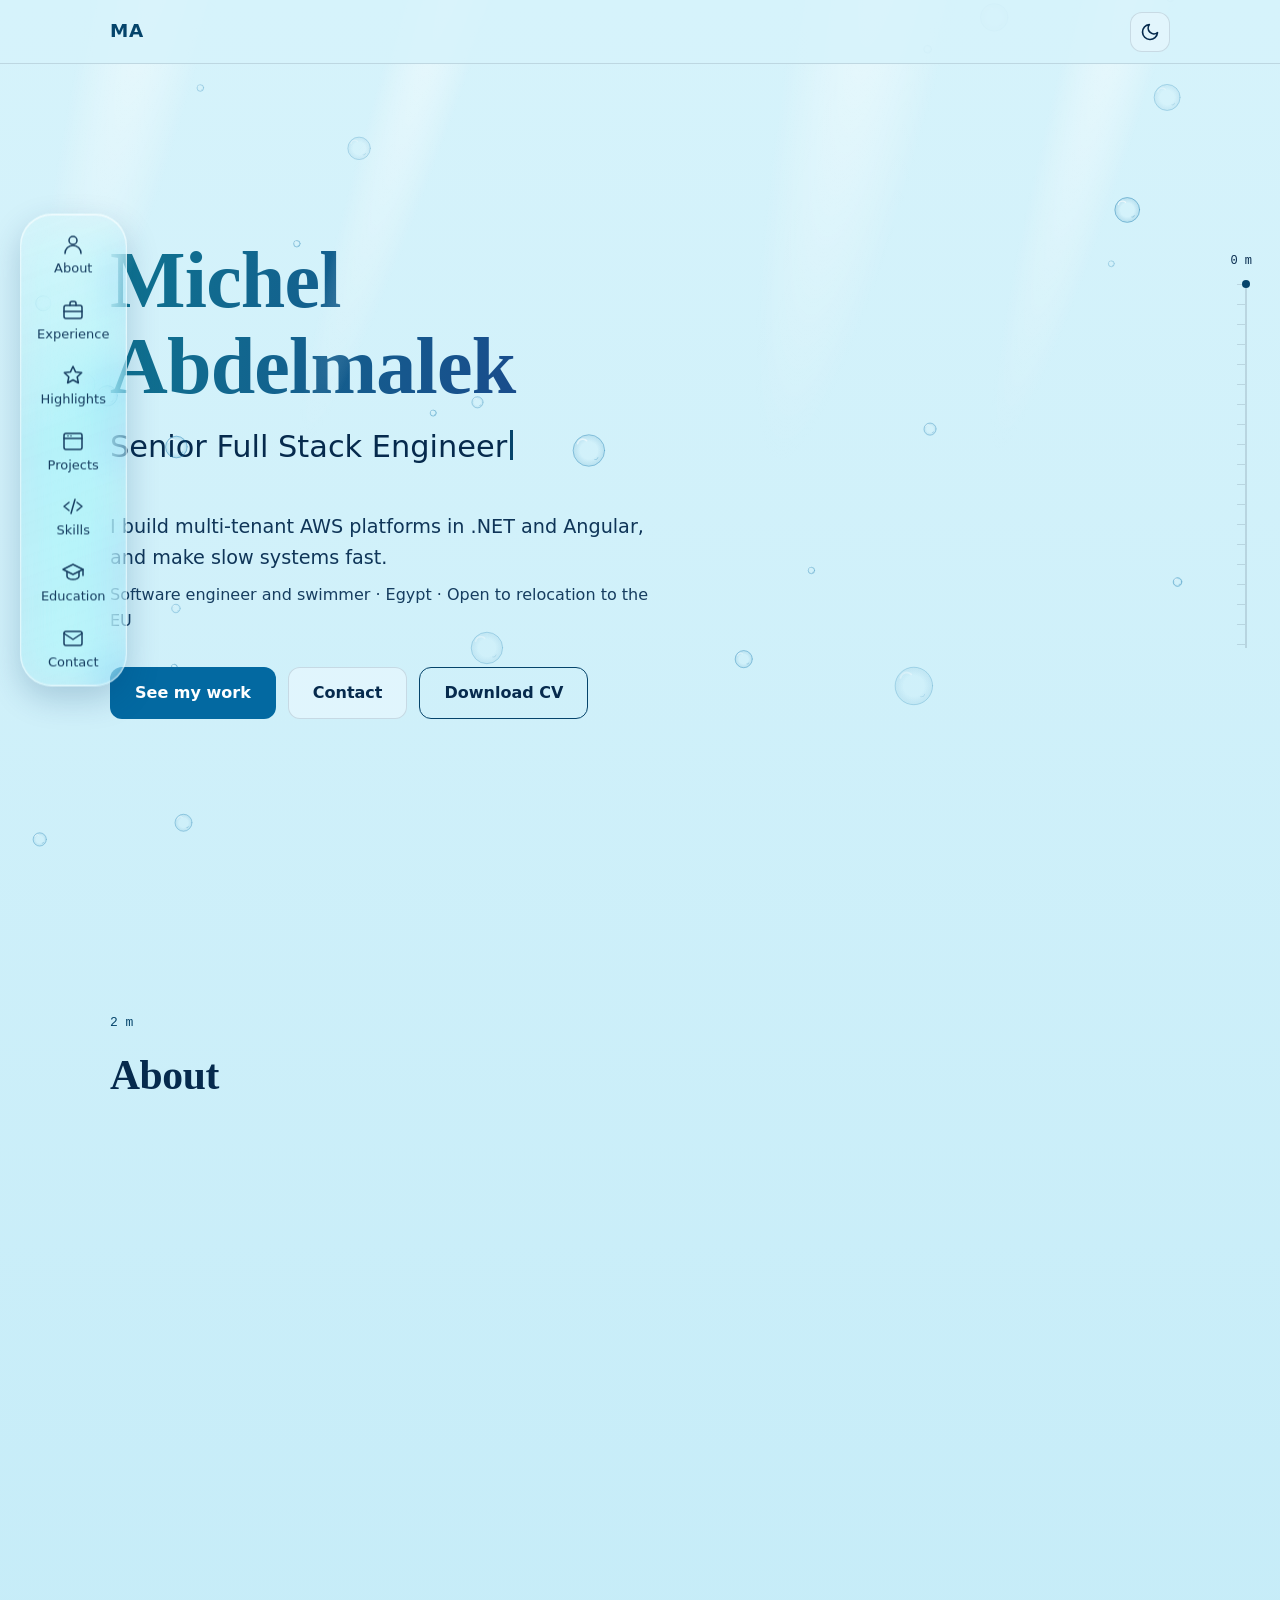
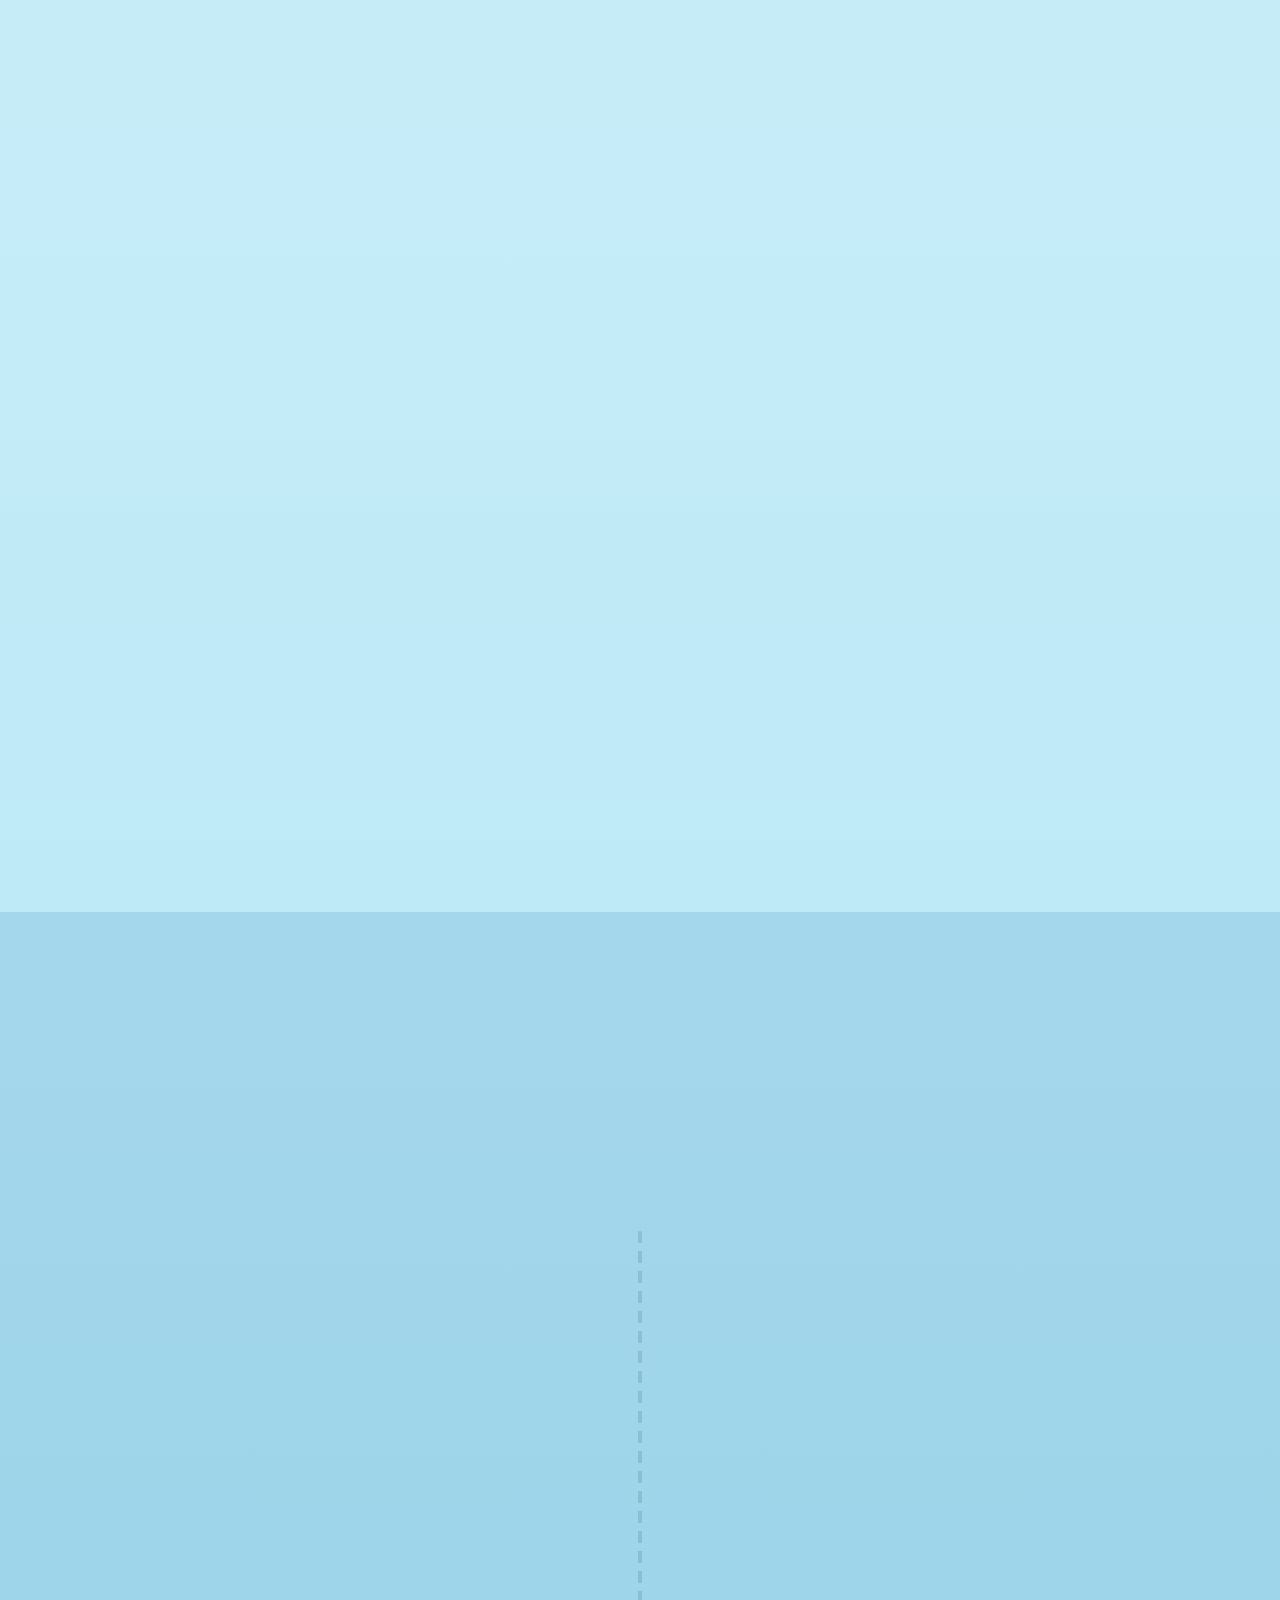
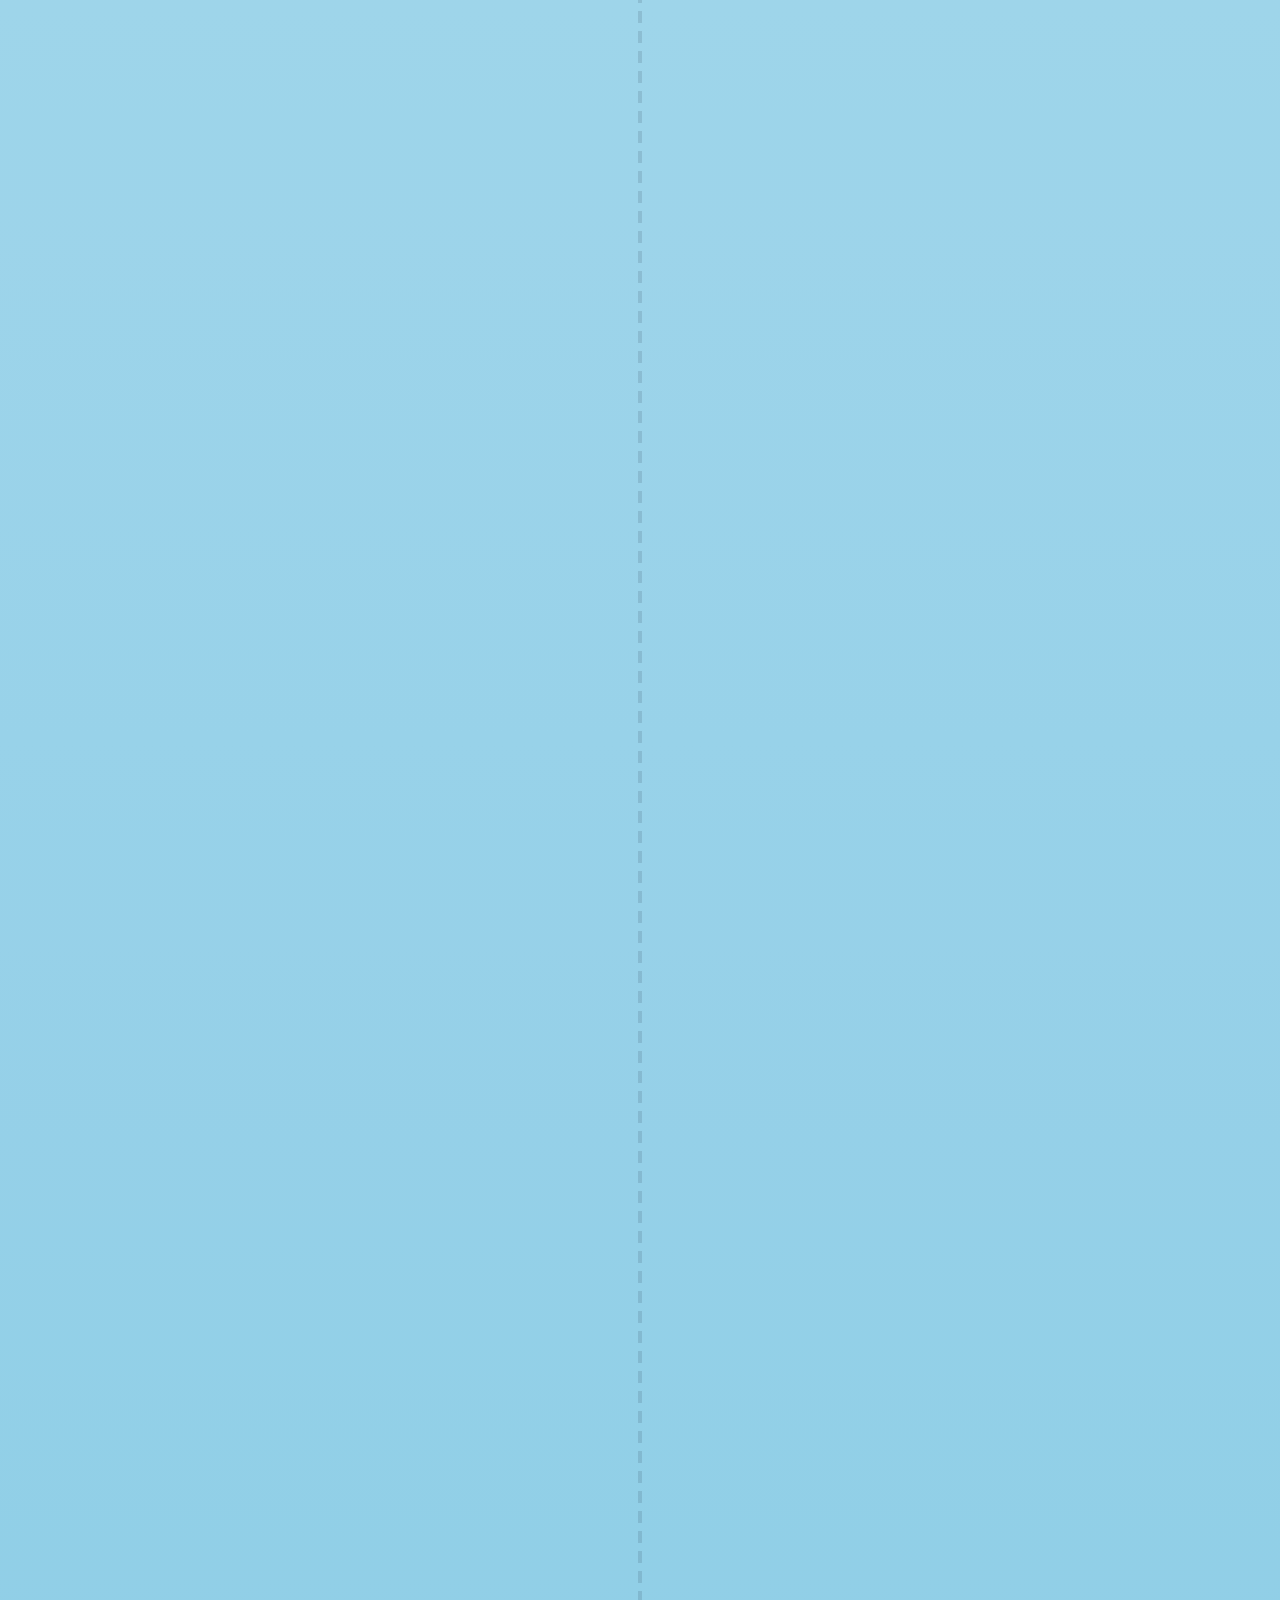
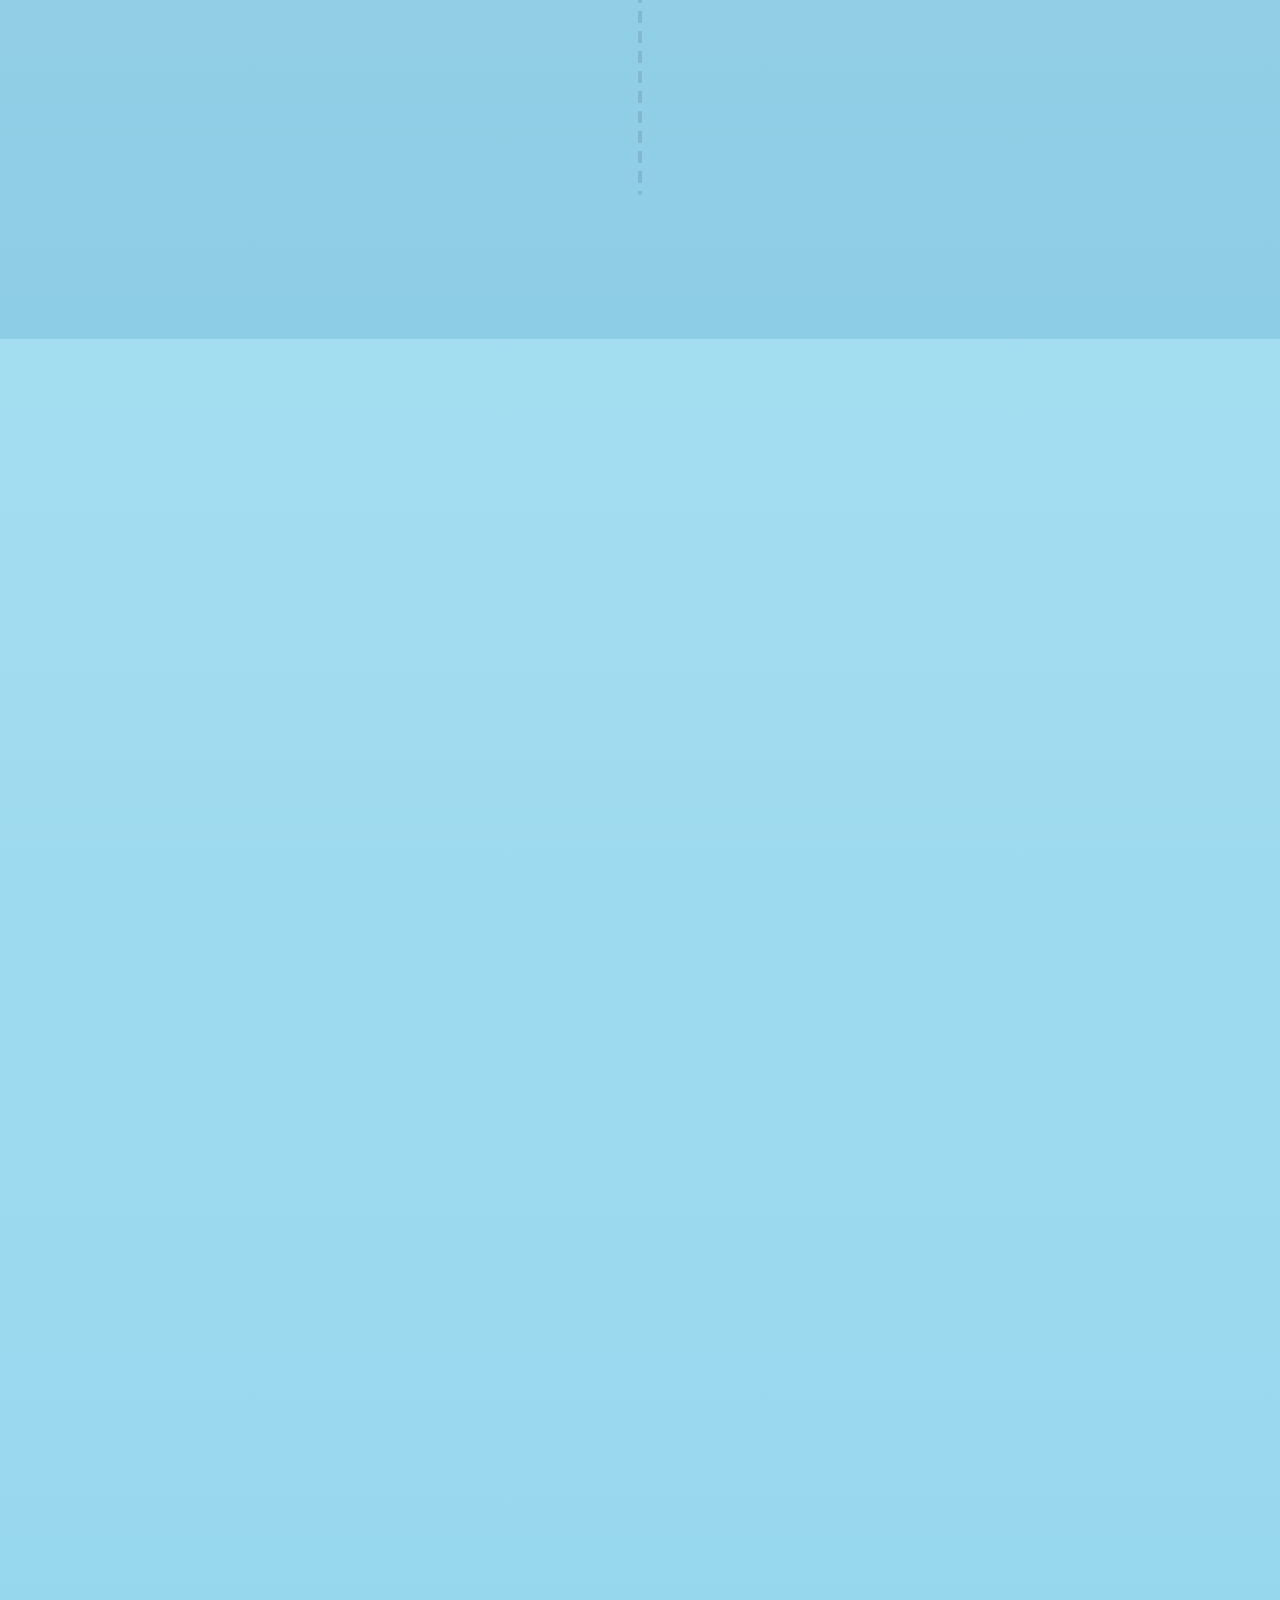
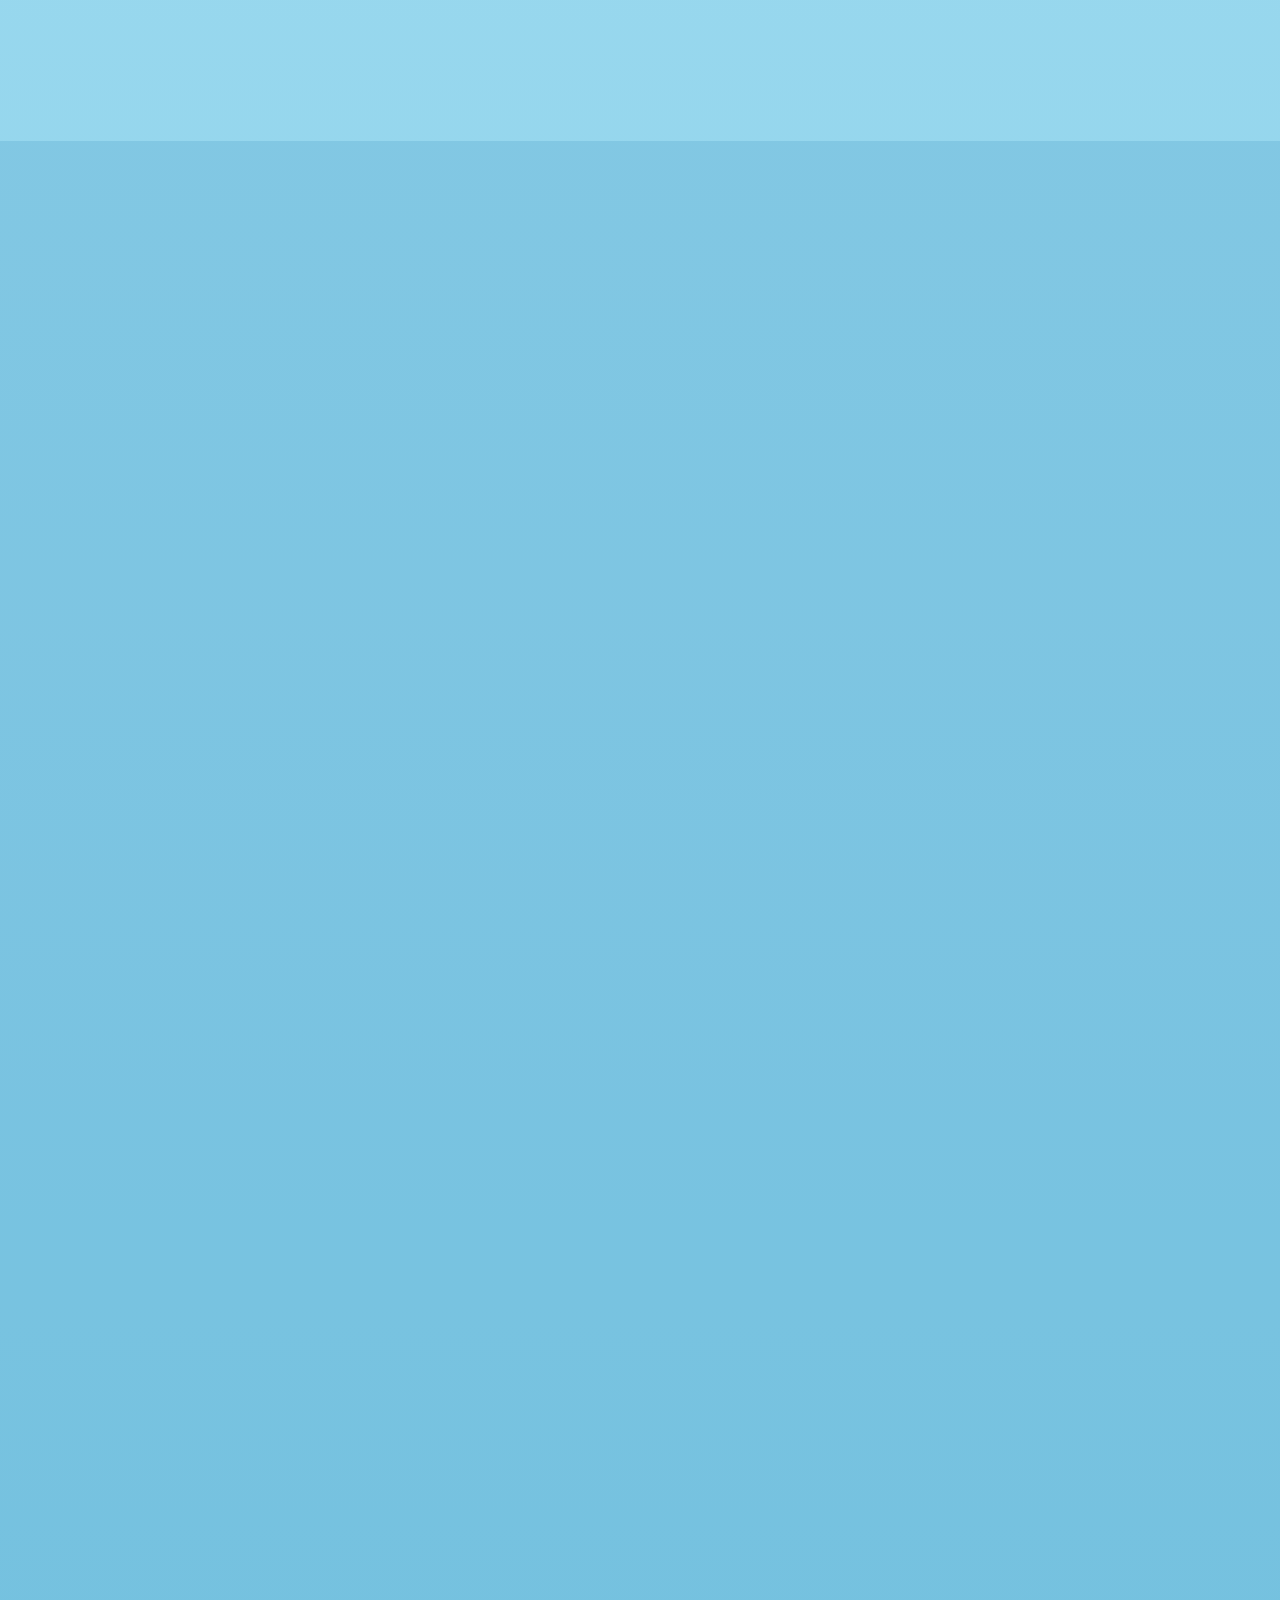
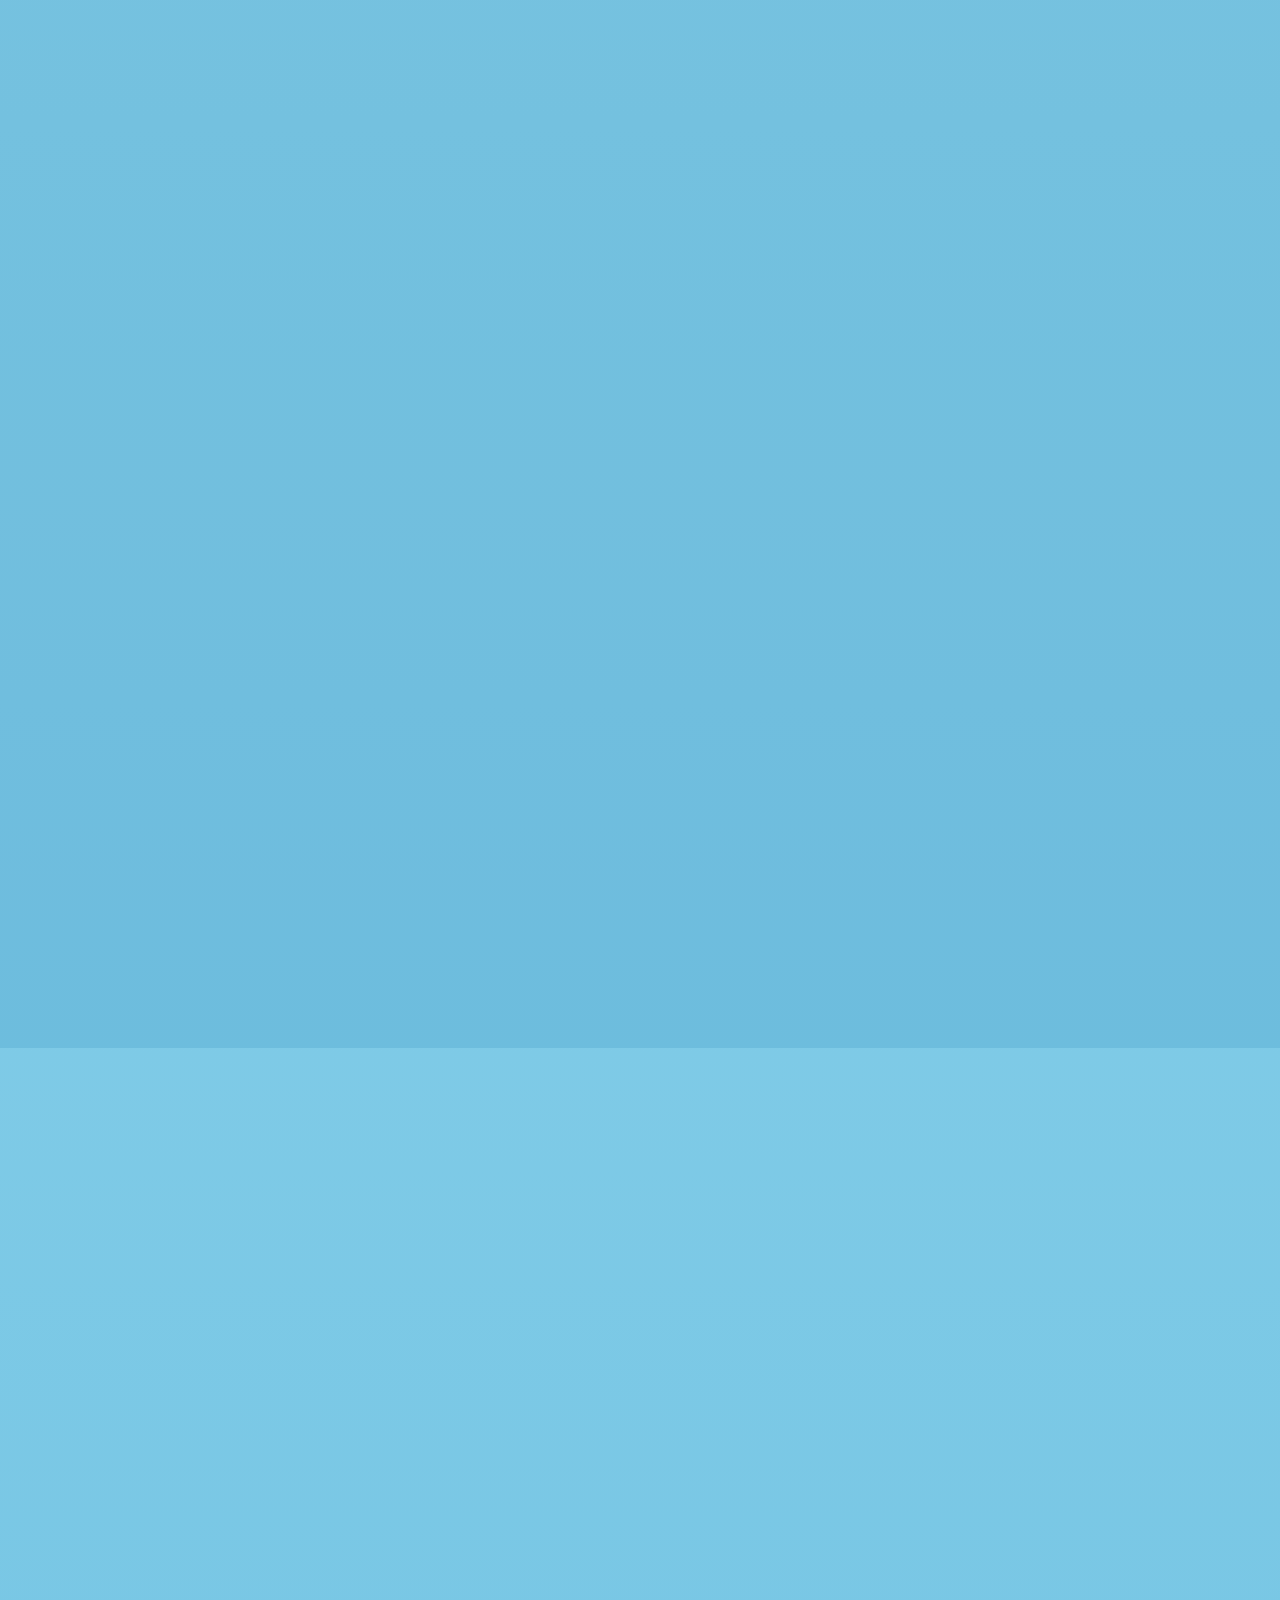
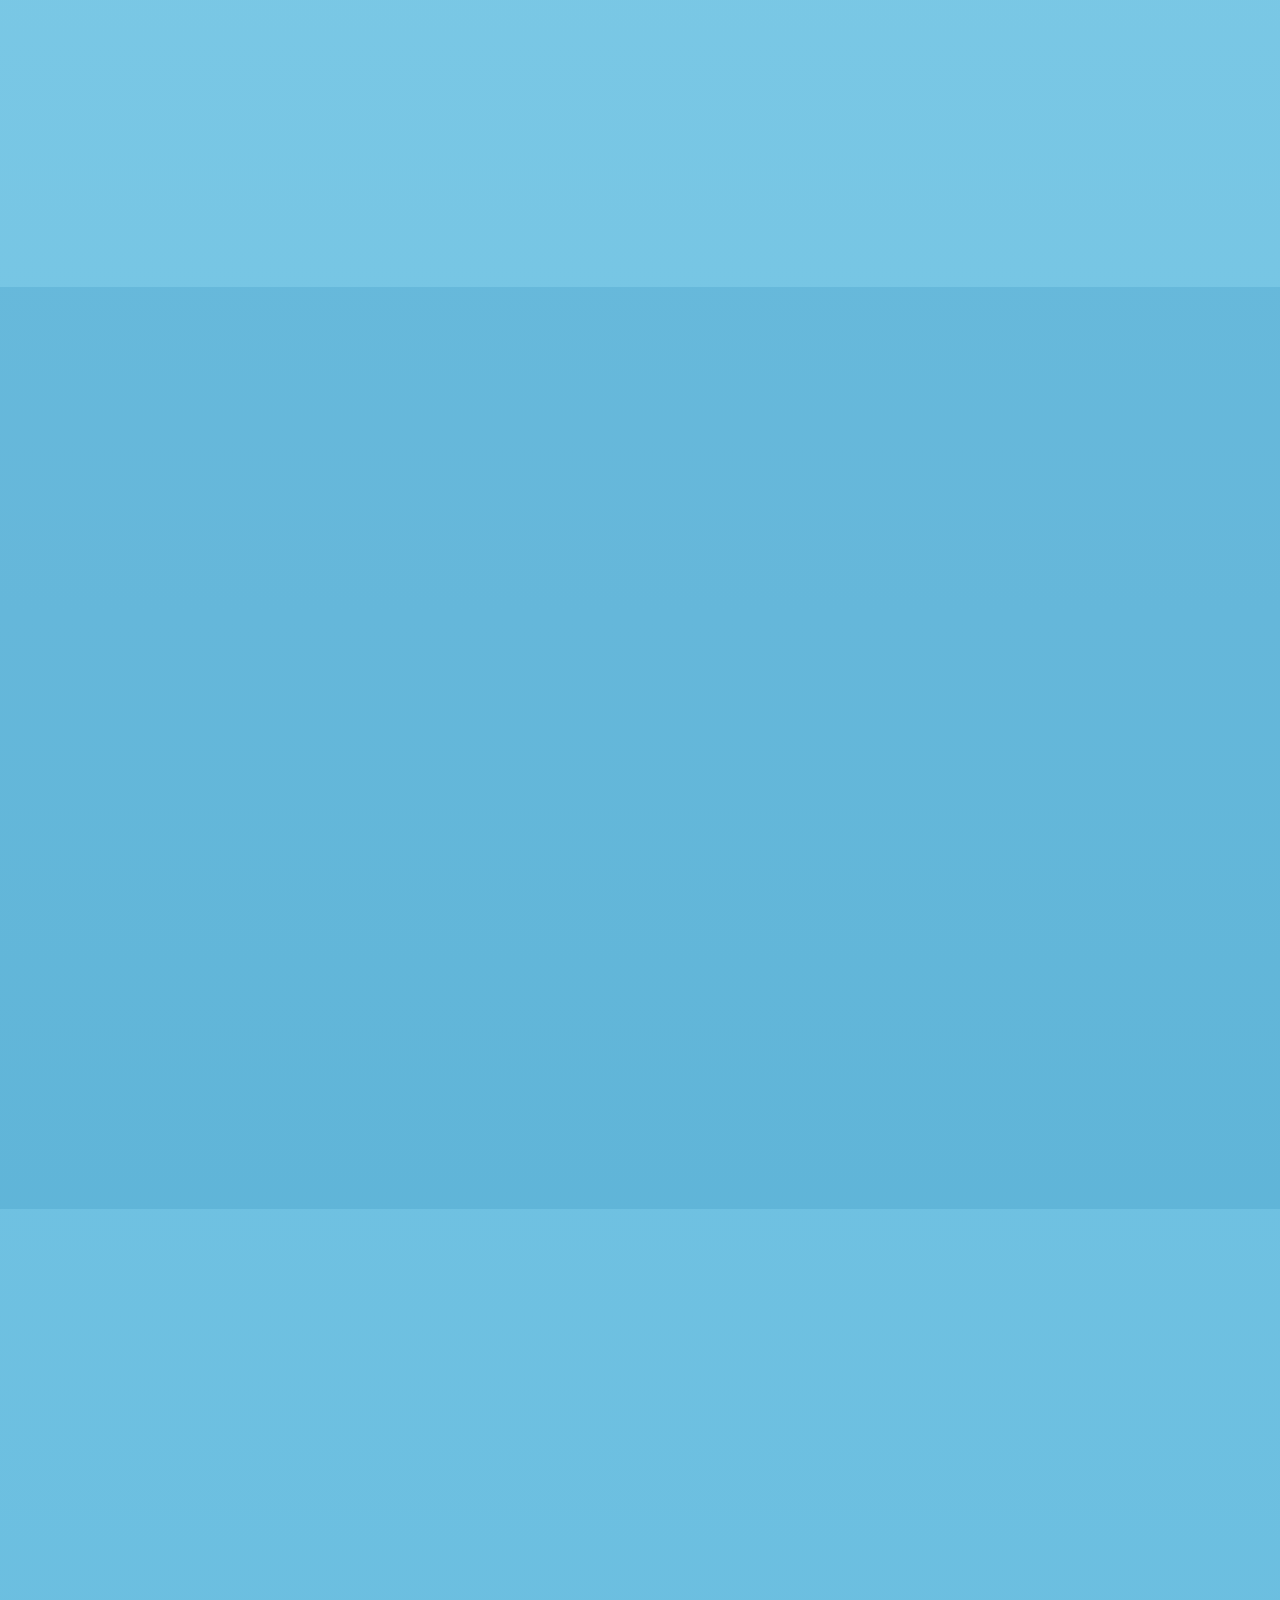
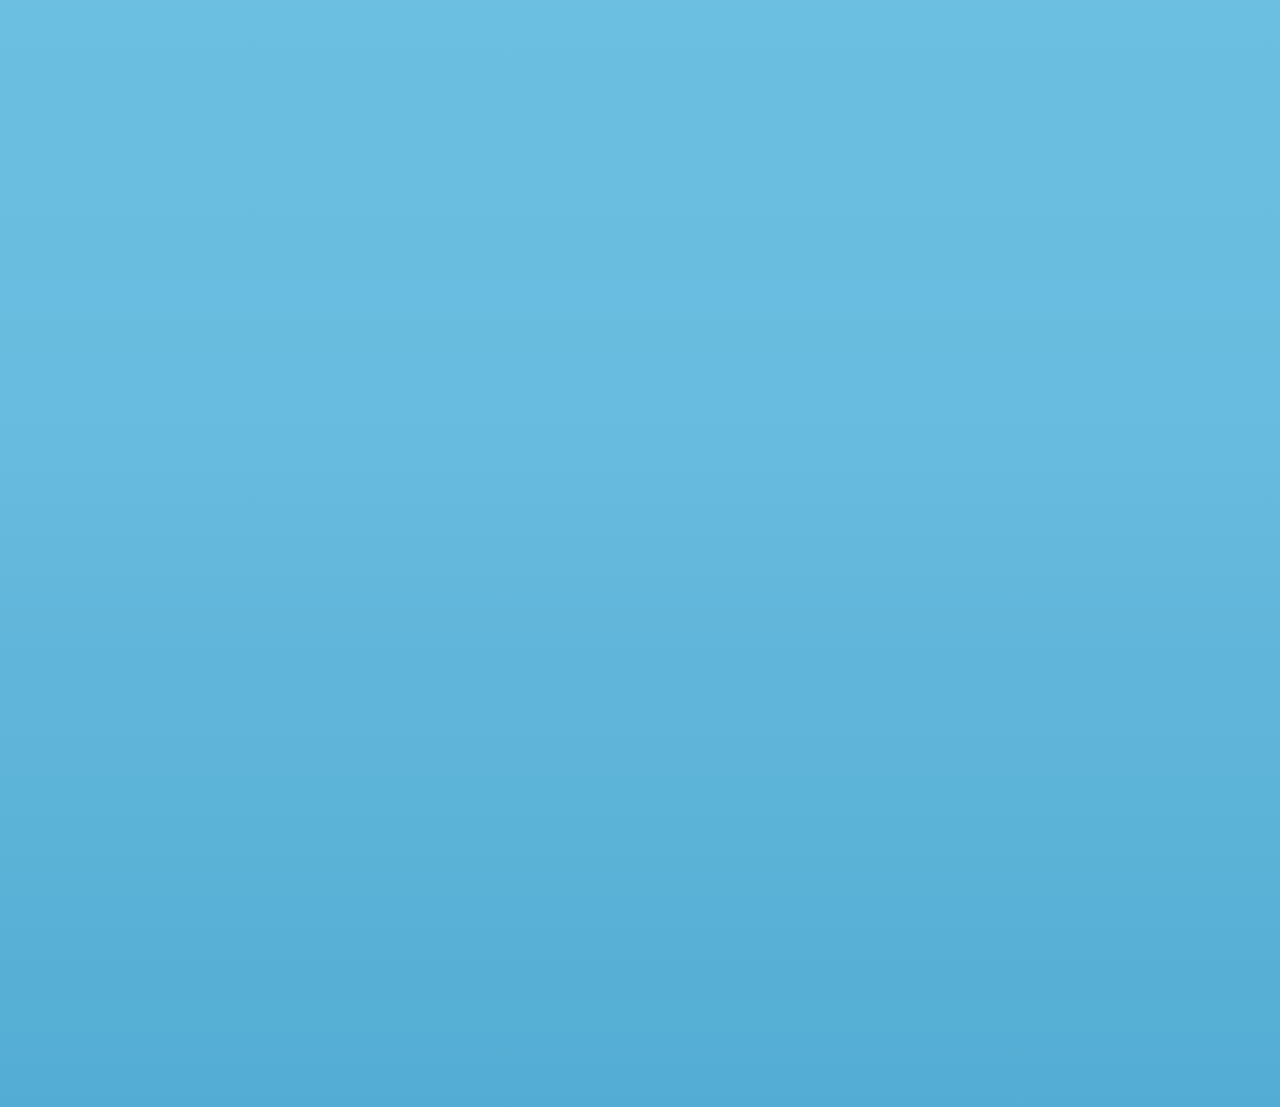
==== index.html @ 6186e7ab "Make experience points one-line headlines that expand for detail - Each bullet is now a bold label a" ====
<!DOCTYPE html>
<html lang="en">
<head>
  <meta charset="utf-8">
  <meta name="viewport" content="width=device-width, initial-scale=1">
  <meta http-equiv="Content-Security-Policy" content="default-src 'self'; script-src 'self'; style-src 'self'; img-src 'self' data:; font-src 'self'; object-src 'none'; base-uri 'self'; form-action 'none'">
  <title>Michel Abdelmalek | Senior Full Stack Engineer</title>
  <meta name="description" content="Senior Full Stack Engineer with 5+ years in .NET C# and Angular. Owns real-time record locking and tenant caching on a multi-tenant AWS platform serving 100 live tenants.">
  <meta name="author" content="Michel Abdelmalek">
  <meta name="theme-color" content="#061620">
  <link rel="canonical" href="https://michelabdelmalek.github.io/">

  <meta property="og:type" content="website">
  <meta property="og:site_name" content="Michel Abdelmalek">
  <meta property="og:title" content="Michel Abdelmalek | Senior Full Stack Engineer">
  <meta property="og:description" content="Full Stack .NET &amp; Angular. Multi-tenant, event-driven platforms on AWS. 100 live tenants, real-time record locking, 10x faster APIs.">
  <meta property="og:url" content="https://michelabdelmalek.github.io/">
  <meta property="og:image" content="https://michelabdelmalek.github.io/assets/img/og-image.png">
  <meta property="og:image:width" content="1200">
  <meta property="og:image:height" content="630">
  <meta property="og:image:alt" content="Michel Abdelmalek, Senior Full Stack Engineer">
  <meta name="twitter:card" content="summary_large_image">
  <meta name="twitter:title" content="Michel Abdelmalek | Senior Full Stack Engineer">
  <meta name="twitter:description" content="Full Stack .NET &amp; Angular. Distributed systems on AWS.">
  <meta name="twitter:image" content="https://michelabdelmalek.github.io/assets/img/og-image.png">

  <link rel="icon" type="image/svg+xml" href="assets/img/favicon.svg">
  <link rel="stylesheet" href="assets/css/styles.css">
  <script src="assets/js/main.js"></script>
</head>
<body>
  <a class="skip-link" href="#main">Skip to main content</a>

  <header class="navbar">
    <nav class="nav-inner" aria-label="Primary">
      <a class="nav-logo gradient-text" href="#hero" aria-label="Michel Abdelmalek, back to top">MA</a>
      <ul class="nav-menu" id="nav-menu">
        <li><a class="nav-link" href="#about"><svg aria-hidden="true" viewBox="0 0 24 24" fill="none" stroke="currentColor" stroke-width="1.5" stroke-linecap="round" stroke-linejoin="round"><circle cx="12" cy="8" r="4"/><path d="M4 21a8 8 0 0 1 16 0"/></svg><span>About</span></a></li>
        <li><a class="nav-link" href="#experience"><svg aria-hidden="true" viewBox="0 0 24 24" fill="none" stroke="currentColor" stroke-width="1.5" stroke-linecap="round" stroke-linejoin="round"><rect x="3" y="7" width="18" height="13" rx="2"/><path d="M9 7V5a2 2 0 0 1 2-2h2a2 2 0 0 1 2 2v2M3 13h18"/></svg><span>Experience</span></a></li>
        <li><a class="nav-link" href="#highlights"><svg aria-hidden="true" viewBox="0 0 24 24" fill="none" stroke="currentColor" stroke-width="1.5" stroke-linecap="round" stroke-linejoin="round"><path d="m12 3 2.6 5.6 6.1.7-4.5 4.2 1.2 6L12 16.5 6.6 19.5l1.2-6L3.3 9.3l6.1-.7z"/></svg><span>Highlights</span></a></li>
        <li><a class="nav-link" href="#projects"><svg aria-hidden="true" viewBox="0 0 24 24" fill="none" stroke="currentColor" stroke-width="1.5" stroke-linecap="round" stroke-linejoin="round"><rect x="3" y="4" width="18" height="16" rx="2"/><path d="M3 9h18M7 6.5h.01M10 6.5h.01"/></svg><span>Projects</span></a></li>
        <li><a class="nav-link" href="#skills"><svg aria-hidden="true" viewBox="0 0 24 24" fill="none" stroke="currentColor" stroke-width="1.5" stroke-linecap="round" stroke-linejoin="round"><path d="m8 8-5 4 5 4M16 8l5 4-5 4M14 5l-4 14"/></svg><span>Skills</span></a></li>
        <li><a class="nav-link" href="#education"><svg aria-hidden="true" viewBox="0 0 24 24" fill="none" stroke="currentColor" stroke-width="1.5" stroke-linecap="round" stroke-linejoin="round"><path d="m2 9 10-5 10 5-10 5z"/><path d="M6 11.5V16c0 1.5 2.7 3 6 3s6-1.5 6-3v-4.5M22 9v6"/></svg><span>Education</span></a></li>
        <li><a class="nav-link" href="#contact"><svg aria-hidden="true" viewBox="0 0 24 24" fill="none" stroke="currentColor" stroke-width="1.5" stroke-linecap="round" stroke-linejoin="round"><rect x="3" y="5" width="18" height="14" rx="2"/><path d="m3 7 9 6 9-6"/></svg><span>Contact</span></a></li>
      </ul>
      <button class="icon-btn theme-toggle" id="theme-toggle" type="button" aria-label="Toggle light or dark theme">
        <svg class="icon-sun" aria-hidden="true" viewBox="0 0 24 24" fill="none" stroke="currentColor" stroke-width="2" stroke-linecap="round"><circle cx="12" cy="12" r="4"/><path d="M12 2v2M12 20v2M4.9 4.9l1.4 1.4M17.7 17.7l1.4 1.4M2 12h2M20 12h2M4.9 19.1l1.4-1.4M17.7 6.3l1.4-1.4"/></svg>
        <svg class="icon-moon" aria-hidden="true" viewBox="0 0 24 24" fill="none" stroke="currentColor" stroke-width="2" stroke-linecap="round" stroke-linejoin="round"><path d="M21 12.8A9 9 0 1 1 11.2 3a7 7 0 0 0 9.8 9.8z"/></svg>
      </button>
    </nav>
  </header>

  <main id="main">
    <section id="hero" class="hero" aria-label="Introduction">
      <canvas id="hero-3d" aria-hidden="true"></canvas>
      <div class="container hero-content">
        <div class="hero-text">
        <h1 class="hero-name gradient-text">Michel Abdelmalek</h1>
          <p class="hero-tagline"><span id="typing-text">Senior Full Stack Engineer</span><span class="typing-cursor" aria-hidden="true"></span></p>
          <p class="hero-lead">I build multi-tenant AWS platforms in .NET and Angular, and make slow systems fast.</p>
          <p class="hero-meta">Software engineer and swimmer · Egypt · Open to relocation to the EU</p>
          <div class="hero-ctas">
            <a class="btn btn-primary" href="#highlights">See my work</a>
            <a class="btn btn-secondary" href="#contact">Contact</a>
            <a class="btn btn-outline cv-download" id="cv-download" href="assets/Michel_Abdelmalek_CV_public.pdf" download="Michel_Abdelmalek_CV.pdf" hidden>Download CV</a>
          </div>
        </div>
        
      </div>
    </section>

    <section id="about" class="section" aria-labelledby="about-h">
      <div class="container">
        <span class="section-kicker reveal" aria-hidden="true">2 m</span>
        <h2 id="about-h" class="section-title reveal">About</h2>
        <div class="about-layout">
        <div class="about-text reveal">
          <p>I'm a full stack engineer with <strong>5+ years</strong> of experience, mostly on microservices and event-driven backends in AWS, with Angular on the front.</p>
          <p>For <strong>3+ years</strong> I've worked remotely for a US company. I helped build its multi-tenant AWS platform from the first commit, I own its <strong>real-time record locking</strong> and <strong>tenant caching</strong> end to end, our load testing caught a slow path before customers felt it (<strong>10x faster</strong>, 5 s to 500 ms), and I mentor other developers.</p>
          <p>I work in <strong>C# / .NET</strong> and <strong>Java / Spring Boot</strong>. I speak French at B2 (DELF).</p>
        </div>
          <dl class="about-facts glass reveal" aria-label="At a glance">
            <div><dt>Based in</dt><dd>Alexandria, Egypt</dd></div>
            <div><dt>Open to</dt><dd>Relocation to the EU</dd></div>
            <div><dt>Now</dt><dd>Transflo (Tampa, USA), fully remote from Egypt</dd></div>
            <div><dt>Main stack</dt><dd>.NET, Angular, AWS</dd></div>
            <div><dt>Also</dt><dd>Java, Spring Boot, Node.js</dd></div>
            <div><dt>Outside work</dt><dd>Swimming</dd></div>
          </dl>
        </div>
        <div class="arch-card glass reveal">
          <div class="arch-copy">
            <h3>How the Transflo platform fits together</h3>
            <p>A multi-tenant application with 3 microservices and 4 AWS Lambda functions, serving 100 live customer tenants. I was one of two senior engineers on a team of 6 and owned the real-time record locking and tenant caching end to end.</p>
            <ul class="arch-points">
              <li>The GraphQL gateway handles authorization</li>
              <li>SQS and SNS with dead-letter queues carry events between services</li>
              <li>Redis caching is scoped per tenant</li>
              <li>DataDog follows one TraceID end to end</li>
            </ul>
          </div>
          <figure class="arch">
          <svg class="arch-svg" viewBox="0 0 520 410" role="img" aria-labelledby="arch-title arch-desc">
            <title id="arch-title">Architecture of the multi-tenant platform</title>
            <desc id="arch-desc">A request goes from the Angular client to a GraphQL gateway, then to three .NET microservices on AWS ECS. The services use a tenant-scoped Redis cache and publish events to SQS and SNS, which trigger four Lambda functions. DataDog traces every hop.</desc>

            <path class="arch-line" d="M170 47H350"/>
            <path class="arch-line" d="M425 74V132"/>
            <path class="arch-line" d="M200 176H160"/>
            <path class="arch-line" d="M275 222V272"/>
            <path class="arch-line" d="M350 299H372"/>
            <path class="arch-line arch-line-back" d="M222 132C222 100 95 108 95 76"/>

            <g class="arch-node"><rect x="20" y="20" width="150" height="54" rx="12"/><text class="arch-t" x="95" y="43" text-anchor="middle">Angular client</text><text class="arch-s" x="95" y="60" text-anchor="middle">PrimeNG, Tailwind</text></g>
            <g class="arch-node"><rect x="350" y="20" width="150" height="54" rx="12"/><text class="arch-t" x="425" y="43" text-anchor="middle">GraphQL gateway</text><text class="arch-s" x="425" y="60" text-anchor="middle">authorization</text></g>

            <g class="arch-node arch-group"><rect x="200" y="132" width="300" height="90" rx="14"/><text class="arch-s" x="216" y="152">3 .NET microservices on AWS ECS</text></g>
            <g class="arch-node arch-mini"><rect x="212" y="164" width="86" height="42" rx="8"/><text class="arch-s" x="255" y="189" text-anchor="middle">REST</text></g>
            <g class="arch-node arch-mini"><rect x="307" y="164" width="86" height="42" rx="8"/><text class="arch-s" x="350" y="189" text-anchor="middle">DDD</text></g>
            <g class="arch-node arch-mini"><rect x="402" y="164" width="86" height="42" rx="8"/><text class="arch-s" x="445" y="189" text-anchor="middle">EF Core</text></g>

            <g class="arch-node"><rect x="20" y="132" width="140" height="90" rx="12"/><text class="arch-t" x="90" y="170" text-anchor="middle">Redis</text><text class="arch-s" x="90" y="188" text-anchor="middle">tenant-scoped cache</text></g>
            <g class="arch-node"><rect x="200" y="272" width="150" height="54" rx="12"/><text class="arch-t" x="275" y="295" text-anchor="middle">SQS / SNS</text><text class="arch-s" x="275" y="312" text-anchor="middle">events, DLQs</text></g>
            <g class="arch-node"><rect x="372" y="272" width="128" height="54" rx="12"/><text class="arch-t" x="436" y="295" text-anchor="middle">Lambda</text><text class="arch-s" x="436" y="312" text-anchor="middle">4 functions</text></g>

            <rect class="arch-trace" x="20" y="352" width="480" height="40" rx="12"/>
            <text class="arch-s" x="260" y="377" text-anchor="middle">DataDog: one TraceID across every hop</text>
            <text class="arch-s arch-sse" x="108" y="106">SSE record locks</text>
          </svg>
          <figcaption class="arch-cap">Request flow through the platform</figcaption>
        </figure>
        </div>
        <div class="impact-grid" aria-label="Impact highlights">
          <div class="impact-card glass reveal">
            <span class="impact-number gradient-text" data-target="100" data-suffix="">100</span>
            <span class="impact-label">Live tenants</span>
            <span class="impact-note">3 microservices, 4 Lambda functions</span>
          </div>
          <div class="impact-card glass reveal">
            <span class="impact-number gradient-text" data-target="10" data-suffix="x">10x</span>
            <span class="impact-label">Faster APIs</span>
            <span class="impact-note">Next-item navigation, 5 s to 500 ms</span>
          </div>
          <div class="impact-card glass reveal">
            <span class="impact-number gradient-text" data-target="5" data-suffix="+">5+</span>
            <span class="impact-label">Years of experience</span>
            <span class="impact-note">3+ remote for a US company</span>
          </div>
          <div class="impact-card glass reveal">
            <span class="impact-number gradient-text" data-target="17" data-suffix="x">17x</span>
            <span class="impact-label">Faster queries</span>
            <span class="impact-note">PostScanMail, 7 s to 0.4 s</span>
          </div>
        </div>
      </div>
    </section>

    <section id="experience" class="section section-alt" aria-labelledby="exp-h">
      <canvas class="wave-edge wave-top" aria-hidden="true"></canvas>
      <div class="container">
        <span class="section-kicker reveal" aria-hidden="true">4 m</span>
        <h2 id="exp-h" class="section-title reveal">Experience</h2>
        <p class="exp-note reveal">The Transflo code is private. I can walk you through the architecture and the measurements behind each number in an interview.</p>
        <div class="timeline">
          <div class="timeline-progress" aria-hidden="true"></div>

          <article class="timeline-item current" tabindex="0" aria-describedby="exp-transflo">
            <span class="timeline-marker" aria-hidden="true"></span>
            <div class="timeline-content glass">
              <div class="timeline-header">
                <div>
                  <h3 class="timeline-role">Senior Software Engineer (Full Stack)</h3>
                  <span class="timeline-company gradient-text">Transflo</span><span class="timeline-badge"><span class="live-dot" aria-hidden="true"></span>Current</span>
                </div>
                <div class="timeline-meta"><span>May 2023 – Present</span><span>Tampa, Florida, USA · Remote</span></div>
              </div>
              <p class="timeline-summary">Core engineer on a multi-tenant AWS platform built from scratch for 100 live tenants; sole owner of its real-time record locking and tenant caching.</p>
              <ul class="timeline-stats" aria-label="Key results"><li>100 live tenants</li><li>10x faster APIs: 5 s to 500 ms</li></ul>
              <ul class="timeline-bullets timeline-key"><li class="point"><details><summary><strong>Real-time locking (sole owner):</strong> Lock takeover over SSE, no stale locks</summary><p>Designed per-tab record locking with lock takeover over SSE. Every save is validated against the current lock holder, so users take over a stale lock instead of waiting, and the displaced tab is warned in real time and its saves are rejected.</p></details></li><li class="point"><details><summary><strong>Load testing:</strong> Caught a 5 s path before customers did</summary><p>A custom load-testing tool that seeds production-scale data surfaced a slow &quot;next unlocked item&quot; path in DataDog before customers felt it. Replacing page-by-page in-memory scanning with one keyset query that filters and checks lock status in the database took it from ~5 s to ~500 ms.</p></details></li><li class="point"><details><summary><strong>Tenant caching (sole owner):</strong> Per-tenant Redis for the hottest reads</summary><p>Designed tenant-scoped Redis cache-aside for tenant settings, which are read on nearly every request. Keys are namespaced by tenant ID so data can never leak across tenants, and are invalidated on every write to keep settings fresh.</p></details></li><li class="point"><details><summary><strong>Reliability &amp; delivery:</strong> DLQs, tracing and gated CI/CD</summary><p>SQS/SNS and Lambda with dead-letter queues, retries and circuit breakers on third-party calls, and one TraceID across every hop in DataDog. Services run on ECS with auto-scaling and Secrets Manager, shipped through Azure DevOps YAML pipelines gated on xUnit and Jasmine tests.</p></details></li><li class="point"><details><summary><strong>Mentoring:</strong> Onboarding, standards and workshops</summary><p>Onboarded new developers with architecture walkthroughs and reviews of their first PRs, defined the team's coding and inter-service standards, and ran workshops on design patterns and database strategies.</p></details></li></ul>
              <ul class="skill-chips timeline-stack" aria-label="Technologies"><li class="chip">.NET C#</li><li class="chip">DDD</li><li class="chip">EF Core</li><li class="chip">Angular</li><li class="chip">GraphQL</li><li class="chip">AWS ECS</li><li class="chip">Lambda</li><li class="chip">SQS/SNS</li><li class="chip">Redis</li><li class="chip">MongoDB</li><li class="chip">DataDog</li><li class="chip">Azure DevOps</li></ul>
            </div>
          </article>

          <article class="timeline-item" tabindex="0" aria-describedby="exp-softxpert">
            <span class="timeline-marker" aria-hidden="true"></span>
            <div class="timeline-content glass">
              <div class="timeline-header">
                <div>
                  <h3 class="timeline-role">Software Engineer (Full Stack)</h3>
                  <span class="timeline-company gradient-text">Softxpert</span>
                </div>
                <div class="timeline-meta"><span>June 2021 – April 2023</span><span>Alexandria, Egypt</span></div>
              </div>
              <p class="timeline-summary">Full stack on Laravel, Express.js, Angular and React: payment-gateway design and MySQL performance.</p>
              <ul class="timeline-stats" aria-label="Key results"><li>17x faster queries: 7 s to 0.4 s</li></ul>
              <ul class="timeline-bullets timeline-key"><li class="point"><details><summary><strong>Payments:</strong> Two gateways behind one interface</summary><p>Put the Recurly and USAePay payment gateways behind a common interface (Factory pattern), so providers can be added or switched without touching billing logic, and built the related Angular screens.</p></details></li><li class="point"><details><summary><strong>PostScanMail performance:</strong> MySQL queries from 7 s to 0.4 s</summary><p>Cut slow MySQL queries from ~7 s to ~0.4 s by adding indexes and rewriting queries to remove unnecessary joins, as part of a scalability refactor.</p></details></li><li class="point"><details><summary><strong>Full stack:</strong> Laravel and Express.js, Angular and React</summary><p>Built features across Laravel and Express.js backends and Angular and React frontends, and maintained live applications, fixing production bugs quickly to keep downtime low.</p></details></li></ul>
              <ul class="skill-chips timeline-stack" aria-label="Technologies"><li class="chip">Laravel</li><li class="chip">Express.js</li><li class="chip">Angular</li><li class="chip">React</li><li class="chip">MySQL</li><li class="chip">Recurly</li><li class="chip">USAePay</li><li class="chip">Ubuntu</li></ul>
            </div>
          </article>

          <article class="timeline-item" tabindex="0" aria-describedby="exp-swiftx">
            <span class="timeline-marker" aria-hidden="true"></span>
            <div class="timeline-content glass">
              <div class="timeline-header">
                <div>
                  <h3 class="timeline-role">Full Stack Software Engineer (Freelance, evenings/weekends)</h3>
                  <span class="timeline-company gradient-text">SwiftX</span>
                </div>
                <div class="timeline-meta"><span>December 2021 – April 2025</span><span>Remote</span></div>
              </div>
              <p class="timeline-summary">Delivered web apps for 3 clients with Node.js, Rails, .NET, React and Next.js.</p>
              <ul class="timeline-stats" aria-label="Key results"><li>3 clients</li></ul>
              <ul class="timeline-bullets timeline-key"><li class="point"><details><summary><strong>Delivery:</strong> Web apps for 3 clients</summary><p>Delivered web apps for 3 clients, with backends in Node.js, Ruby on Rails and .NET C# and frontends in React and Next.js.</p></details></li><li class="point"><details><summary><strong>Avance Digital:</strong> Next.js agency site on Vercel</summary><p>A Next.js site with Mailgun and AWS S3, deployed on Vercel (see <a class="text-link" href="#projects">Projects</a>).</p></details></li><li class="point"><details><summary><strong>Process &amp; deployment:</strong> Agile delivery on Vercel and Heroku</summary><p>Ran projects with Agile, Scrum and Jira, and deployed on Vercel and Heroku, with Docker and CircleCI where clients needed them.</p></details></li></ul>
              <ul class="skill-chips timeline-stack" aria-label="Technologies"><li class="chip">Node.js</li><li class="chip">Ruby on Rails</li><li class="chip">.NET C#</li><li class="chip">React</li><li class="chip">Next.js</li><li class="chip">Vercel</li><li class="chip">Heroku</li></ul>
            </div>
          </article>

          <article class="timeline-item">
            <span class="timeline-marker" aria-hidden="true"></span>
            <div class="timeline-content glass">
              <div class="timeline-header">
                <div>
                  <h3 class="timeline-role">Software Engineer</h3>
                  <span class="timeline-company gradient-text">Ship &amp; Crew</span>
                </div>
                <div class="timeline-meta"><span>January – May 2021</span><span>Alexandria, Egypt</span></div>
              </div>
              <ul class="timeline-bullets">
                <li>Salesforce customization and Python automation.</li>
              </ul>
              <ul class="skill-chips timeline-stack" aria-label="Technologies"><li class="chip">Salesforce</li><li class="chip">Python</li></ul>
            </div>
          </article>

        </div>
      </div>
      <canvas class="wave-edge wave-bottom" aria-hidden="true"></canvas>
    </section>

    <section id="highlights" class="section" aria-labelledby="hl-h">
      <div class="container">
        <span class="section-kicker reveal" aria-hidden="true">6 m</span>
        <h2 id="hl-h" class="section-title reveal">Selected work</h2>
        <div class="highlights-grid">

          <article class="flip-card reveal" aria-label="SSE record locking with lock takeover">
            <div class="flip-inner">
              <div class="flip-face flip-front glass">
                <div class="highlight-icon" aria-hidden="true"><svg viewBox="0 0 24 24" fill="none" stroke="currentColor" stroke-width="2" stroke-linecap="round" stroke-linejoin="round"><rect x="4" y="11" width="16" height="10" rx="2"/><path d="M8 11V7a4 4 0 0 1 8 0v4"/></svg></div>
                <h3>SSE record locking with lock takeover</h3>
                <dl><dt>Problem</dt><dd>Records locked by idle or abandoned sessions left other users waiting, and locks that never expire cause stuck work.</dd><dt>Solution</dt><dd>Per-tab record locking where every save is validated against the current lock holder's SSE connection. Users can take over a stale lock; the displaced tab gets a real-time warning.</dd></dl>
                <p class="flip-result"><span class="flip-result-k">Result</span>Conflicting edits prevented, no records left stuck</p>
              </div>
            </div>
          </article>

          <article class="flip-card reveal" aria-label="10x keyset-query speedup">
            <div class="flip-inner">
              <div class="flip-face flip-front glass">
                <div class="highlight-icon" aria-hidden="true"><svg viewBox="0 0 24 24" fill="none" stroke="currentColor" stroke-width="2" stroke-linecap="round" stroke-linejoin="round"><path d="M13 2 3 14h9l-1 8 10-12h-9z"/></svg></div>
                <h3>10x keyset-query speedup</h3>
                <dl><dt>Problem</dt><dd>"Next unlocked item" navigation took about 5 s because it scanned pages in memory.</dd><dt>Solution</dt><dd>Replaced page-by-page in-memory scanning with a single keyset query that applies filters and lock status in the database, found using a custom load-testing tool and DataDog.</dd></dl>
                <p class="flip-result"><span class="flip-result-k">Result</span>~5 s to ~500 ms: 10x faster</p>
              </div>
            </div>
          </article>

          <article class="flip-card reveal" aria-label="Tenant-isolated Redis caching">
            <div class="flip-inner">
              <div class="flip-face flip-front glass">
                <div class="highlight-icon" aria-hidden="true"><svg viewBox="0 0 24 24" fill="none" stroke="currentColor" stroke-width="2" stroke-linecap="round" stroke-linejoin="round"><path d="M12 22s8-4 8-10V5l-8-3-8 3v7c0 6 8 10 8 10z"/></svg></div>
                <h3>Tenant-isolated Redis caching</h3>
                <dl><dt>Problem</dt><dd>Tenant settings were read on nearly every request, and a shared cache risks leaking data across tenants.</dd><dt>Solution</dt><dd>Cache-aside Redis caching with keys namespaced by tenant ID, invalidated on every save.</dd></dl>
                <p class="flip-result"><span class="flip-result-k">Result</span>Hot settings from cache, no cross-tenant leaks</p>
              </div>
            </div>
          </article>

          <article class="flip-card reveal" aria-label="17x MySQL speedup">
            <div class="flip-inner">
              <div class="flip-face flip-front glass">
                <div class="highlight-icon" aria-hidden="true"><svg viewBox="0 0 24 24" fill="none" stroke="currentColor" stroke-width="2" stroke-linecap="round" stroke-linejoin="round"><ellipse cx="12" cy="5" rx="9" ry="3"/><path d="M3 5v14c0 1.7 4 3 9 3s9-1.3 9-3V5"/><path d="M3 12c0 1.7 4 3 9 3s9-1.3 9-3"/></svg></div>
                <h3>17x MySQL speedup</h3>
                <dl><dt>Problem</dt><dd>Slow MySQL queries in PostScanMail took about 7 s.</dd><dt>Solution</dt><dd>Added indexes and rewrote queries to remove unnecessary joins, alongside a scalability refactor of the codebase.</dd></dl>
                <p class="flip-result"><span class="flip-result-k">Result</span>~7 s to ~0.4 s: about 17x faster</p>
              </div>
            </div>
          </article>

        </div>
      </div>
    </section>

    <section id="projects" class="section section-alt" aria-labelledby="proj-h">
      <canvas class="wave-edge wave-top" aria-hidden="true"></canvas>
      <div class="container">
        <span class="section-kicker reveal" aria-hidden="true">8 m</span>
        <h2 id="proj-h" class="section-title reveal">Projects</h2>
        <div class="projects-list">
          <article class="project-row glass reveal">
            <div class="project-preview p1" aria-hidden="true">
              <div class="pv-bar"><i></i><i></i><i></i><span><img class="pv-fav dark" src="assets/img/projects/avance-digital.svg" alt="" width="195" height="42">avancedigitalsolutions.com</span></div>
              <img class="pv-shot" src="assets/img/projects/avance-preview.webp" alt="" width="2000" height="1162" loading="lazy">
              <span class="pv-shine"></span>
            </div>
            <div class="project-info">
              <span class="project-num" aria-hidden="true">01</span>
              <span class="project-kicker">Freelance · SwiftX</span>
              <h3 class="project-title"><a class="project-link-stretch" href="https://www.avancedigitalsolutions.com/" target="_blank" rel="noopener noreferrer">Avance Digital<span class="sr-only"> (opens in a new tab)</span></a></h3>
              <p class="project-desc">Website for a content and video-production agency serving tennis clubs, tournaments and brands. Built as a freelance engineer at SwiftX with Next.js, Mailgun and AWS S3, deployed on Vercel.</p>
              <ul class="skill-chips project-stack"><li class="chip">Next.js</li><li class="chip">React</li><li class="chip">Mailgun</li><li class="chip">AWS S3</li><li class="chip">Vercel</li></ul>
              <span class="project-cta" aria-hidden="true">View project <span class="arrow">&#8599;</span></span>
            </div>
          </article>
          <article class="project-row glass reveal">
            <div class="project-preview p2" aria-hidden="true">
              <div class="pv-bar"><i></i><i></i><i></i><span><img class="pv-fav " src="assets/img/projects/psm.jpg" alt="" width="380" height="75">postscanmail.com</span></div>
              <img class="pv-shot" src="assets/img/projects/psm-preview.webp" alt="" width="2000" height="1162" loading="lazy">
              <span class="pv-shine"></span>
            </div>
            <div class="project-info">
              <span class="project-num" aria-hidden="true">02</span>
              <span class="project-kicker">Softxpert</span>
              <h3 class="project-title"><a class="project-link-stretch" href="https://www.postscanmail.com/" target="_blank" rel="noopener noreferrer">PostScanMail (PSM)<span class="sr-only"> (opens in a new tab)</span></a></h3>
              <p class="project-desc">Digital mailroom service to receive, scan, forward and manage mail online with real U.S. street addresses. At Softxpert I cut slow MySQL query times from ~7 s to ~0.4 s (~17x faster) and integrated the Recurly and USAePay payment gateways.</p>
              <ul class="skill-chips project-stack"><li class="chip">MySQL</li><li class="chip">Angular</li><li class="chip">Payments</li><li class="chip">Performance</li></ul>
              <span class="project-cta" aria-hidden="true">View project <span class="arrow">&#8599;</span></span>
            </div>
          </article>
          <article class="project-row glass reveal">
            <div class="project-preview p3" aria-hidden="true">
              <div class="pv-bar"><i></i><i></i><i></i><span><img class="pv-fav " src="assets/img/projects/certifix.svg" alt="" width="1027" height="305">certifixlivescan.com</span></div>
              <img class="pv-shot" src="assets/img/projects/certifix-preview.webp" alt="" width="2000" height="1164" loading="lazy">
              <span class="pv-shine"></span>
            </div>
            <div class="project-info">
              <span class="project-num" aria-hidden="true">03</span>
              <span class="project-kicker">Softxpert</span>
              <h3 class="project-title"><a class="project-link-stretch" href="https://www.certifixlivescan.com/" target="_blank" rel="noopener noreferrer">Certifix Live Scan<span class="sr-only"> (opens in a new tab)</span></a></h3>
              <p class="project-desc">Nationwide fingerprinting service site for Live Scan submissions, FBI background checks and FD-258 fingerprint cards, with a find-a-location search. Built during my time at Softxpert.</p>
              <ul class="skill-chips project-stack"><li class="chip">Full Stack</li></ul>
              <span class="project-cta" aria-hidden="true">View project <span class="arrow">&#8599;</span></span>
            </div>
          </article>
        </div>
        <p class="projects-note reveal">My current work at Transflo is private, so it is not on GitHub. The repos below are early personal projects. I am happy to walk through the Transflo architecture and the measurements in an interview.</p>
        <h3 class="subsection-title reveal">Early personal projects</h3>
        <div class="repo-grid">
          <article class="repo-card glass reveal">
            <span class="project-kicker">Full stack</span>
            <h4 class="repo-title">Notes app</h4>
            <p class="repo-desc">An ASP.NET Core REST API with MySQL, EF migrations and Swagger docs, where notes can be grouped by created or updated date within a range. The Angular 16 frontend uses Tailwind and chart.js, with Karma and Jasmine tests.</p>
            <ul class="skill-chips project-stack"><li class="chip">ASP.NET Core</li><li class="chip">MySQL</li><li class="chip">EF Core</li><li class="chip">Angular</li><li class="chip">Tailwind</li><li class="chip">chart.js</li></ul>
            <p class="repo-links"><a class="text-link" href="https://github.com/MichelAbdelmalek/notes-api" target="_blank" rel="noopener noreferrer">API code<span class="sr-only"> (opens in a new tab)</span></a> · <a class="text-link" href="https://github.com/MichelAbdelmalek/notes-frontend" target="_blank" rel="noopener noreferrer">Frontend code<span class="sr-only"> (opens in a new tab)</span></a> · <a class="text-link" href="https://notes-frontend-green.vercel.app/" target="_blank" rel="noopener noreferrer">Live demo<span class="sr-only"> (opens in a new tab)</span></a></p>
          </article>
          <article class="repo-card glass reveal">
            <span class="project-kicker">Full stack</span>
            <h4 class="repo-title">Driver management system</h4>
            <p class="repo-desc">A .NET 7 API with CRUD for drivers, documented with Swagger, plus an Angular and Tailwind frontend that talks to it through a dev proxy.</p>
            <ul class="skill-chips project-stack"><li class="chip">.NET 7</li><li class="chip">Swagger</li><li class="chip">Angular</li><li class="chip">Tailwind</li></ul>
            <p class="repo-links"><a class="text-link" href="https://github.com/MichelAbdelmalek/DriverManagementSystemAPI" target="_blank" rel="noopener noreferrer">API code<span class="sr-only"> (opens in a new tab)</span></a> · <a class="text-link" href="https://github.com/MichelAbdelmalek/driver-management-system-frontend" target="_blank" rel="noopener noreferrer">Frontend code<span class="sr-only"> (opens in a new tab)</span></a></p>
          </article>
          <article class="repo-card glass reveal">
            <span class="project-kicker">Machine learning</span>
            <h4 class="repo-title">MNIST digit recognizer</h4>
            <p class="repo-desc">Draw a digit and a convolutional network predicts it. A Django app serves a JSON prediction endpoint in Docker, and a separate notebook trains the model to 98.6% test accuracy.</p>
            <ul class="skill-chips project-stack"><li class="chip">Python</li><li class="chip">Django</li><li class="chip">TensorFlow</li><li class="chip">Keras</li><li class="chip">Docker</li></ul>
            <p class="repo-links"><a class="text-link" href="https://github.com/MichelAbdelmalek/mnist-api" target="_blank" rel="noopener noreferrer">App code<span class="sr-only"> (opens in a new tab)</span></a> · <a class="text-link" href="https://github.com/MichelAbdelmalek/mnist-model" target="_blank" rel="noopener noreferrer">Model notebook<span class="sr-only"> (opens in a new tab)</span></a></p>
          </article>
        </div>
        <p class="repo-more reveal">Also in Java: <a class="text-link" href="https://github.com/MichelAbdelmalek/sales-invoice-generator" target="_blank" rel="noopener noreferrer">sales invoice generator<span class="sr-only"> (opens in a new tab)</span></a> and <a class="text-link" href="https://github.com/MichelAbdelmalek/leetcode-solutions" target="_blank" rel="noopener noreferrer">LeetCode solutions<span class="sr-only"> (opens in a new tab)</span></a>. <a class="text-link" href="https://github.com/MichelAbdelmalek?tab=repositories" target="_blank" rel="noopener noreferrer">See all repositories<span class="sr-only"> (opens in a new tab)</span></a></p>
      </div>
      <canvas class="wave-edge wave-bottom" aria-hidden="true"></canvas>
    </section>

    <section id="skills" class="section" aria-labelledby="skills-h">
      <div class="container">
        <span class="section-kicker reveal" aria-hidden="true">10 m</span>
        <h2 id="skills-h" class="section-title reveal">Skills</h2>
        <div class="skills-groups skills-tiers">
          <div class="skill-group skill-tier reveal">
            <h3 class="skill-group-title">Daily at Transflo</h3>
            <ul class="skill-chips"><li class="chip chip-core">C#</li><li class="chip chip-core">.NET / ASP.NET Core</li><li class="chip chip-core">EF Core</li><li class="chip chip-core">DDD</li><li class="chip chip-core">REST</li><li class="chip chip-core">GraphQL</li><li class="chip chip-core">SSE</li><li class="chip chip-core">Event-driven messaging</li><li class="chip chip-core">Angular</li><li class="chip chip-core">TypeScript</li><li class="chip chip-core">PrimeNG</li><li class="chip chip-core">Tailwind CSS</li><li class="chip chip-core">AWS ECS</li><li class="chip chip-core">AWS Lambda</li><li class="chip chip-core">SQS/SNS</li><li class="chip chip-core">Secrets Manager</li><li class="chip chip-core">Redis</li><li class="chip chip-core">MongoDB</li><li class="chip chip-core">Docker</li><li class="chip chip-core">DataDog</li><li class="chip chip-core">Azure DevOps CI/CD</li><li class="chip chip-core">xUnit</li><li class="chip chip-core">Jasmine + Karma</li></ul>
          </div>
          <div class="skill-group skill-tier reveal">
            <h3 class="skill-group-title">Used at SwiftX and Softxpert</h3>
            <ul class="skill-chips"><li class="chip chip-earlier">Ruby on Rails (SwiftX)</li><li class="chip chip-earlier">Node.js</li><li class="chip chip-earlier">Express.js</li><li class="chip chip-earlier">React</li><li class="chip chip-earlier">Next.js</li><li class="chip chip-earlier">Laravel (PHP)</li><li class="chip chip-earlier">MySQL</li><li class="chip chip-earlier">Vercel</li><li class="chip chip-earlier">Heroku</li><li class="chip chip-earlier">Linux (Ubuntu)</li></ul>
          </div>
          <div class="skill-group skill-tier reveal">
            <h3 class="skill-group-title">Also worked with</h3>
            <ul class="skill-chips"><li class="chip chip-muted">Java</li><li class="chip chip-muted">Spring Boot</li><li class="chip chip-muted">JUnit</li><li class="chip chip-muted">SQL Server</li><li class="chip chip-muted">PostgreSQL</li><li class="chip chip-muted">CircleCI</li></ul>
          </div>
        </div>
      </div>
    </section>

    <section id="education" class="section section-alt" aria-labelledby="edu-h">
      <canvas class="wave-edge wave-top" aria-hidden="true"></canvas>
      <div class="container">
        <span class="section-kicker reveal" aria-hidden="true">12 m</span>
        <h2 id="edu-h" class="section-title reveal">Education</h2>
        <article class="education-card glass reveal">
          <div class="education-header">
            <div>
              <h3 class="education-degree">B.Sc. Electronics and Communications Engineering</h3>
              <span class="education-university">Alexandria University · Faculty of Engineering</span>
            </div>
            <div class="education-meta"><span>September 2015 – August 2020</span><span>Alexandria, Egypt</span></div>
          </div>
          <p>Graduation project (mentored by Valeo): real-time object detection with TensorFlow, OpenCV and Jetson Nano.<span class="edu-links">Learn more: <a class="text-link" href="https://eng.alexu.edu.eg/index.php/en/9-english" target="_blank" rel="noopener noreferrer">Faculty of Engineering website<span class="sr-only"> (opens in a new tab)</span></a></span></p>
        </article>

        <article class="education-card glass reveal">
          <div class="education-header">
            <div>
              <h3 class="education-degree">Collège Saint Marc</h3>
              <span class="education-university">School · Graduated 2015</span>
            </div>
            <div class="education-meta"><span>2001 – 2015</span><span>Alexandria, Egypt</span></div>
          </div>
          <p>Joined in 2001 and graduated in 2015.<span class="edu-links">Learn more: <a class="text-link" href="https://www.saint-marc.ws/index.php" target="_blank" rel="noopener noreferrer">school website<span class="sr-only"> (opens in a new tab)</span></a> · <a class="text-link" href="https://en.wikipedia.org/wiki/Coll%C3%A8ge_Saint_Marc,_Alexandria" target="_blank" rel="noopener noreferrer">Wikipedia<span class="sr-only"> (opens in a new tab)</span></a></span></p>
        </article>

        <h3 class="subsection-title reveal">Languages</h3>
        <div class="languages-grid">
          <div class="language-badge glass reveal">
            <div class="language-top"><span class="language-name">Arabic</span><span class="language-level">Native</span></div>
          </div>
          <div class="language-badge glass reveal">
            <div class="language-top"><span class="language-name">English</span><span class="language-level">Fluent</span></div>
          </div>
          <div class="language-badge glass reveal">
            <div class="language-top"><span class="language-name">French</span><span class="language-level">DELF B2</span></div>
          </div>
        </div>
      </div>
      <canvas class="wave-edge wave-bottom" aria-hidden="true"></canvas>
    </section>

    <section id="swimming" class="section" aria-labelledby="swim-h">
      <div class="container">
        <span class="section-kicker reveal" aria-hidden="true">14 m</span>
        <h2 id="swim-h" class="section-title reveal">Swimming</h2>
        <div class="swim-layout">
          <div class="swim-copy reveal">
            <p>Outside of engineering, I'm a swimmer. I took a medal for <strong>third place</strong> in the <strong>200 m freestyle with fins</strong> in Alexandria.</p>
            <p>The lane lines, ripples and depth gauge on this page are a nod to the pool.</p>
            <ul class="swim-facts" aria-label="Medal details">
              <li class="glass"><span class="swim-big">3rd</span><span class="swim-label">place, medal</span></li>
              <li class="glass"><span class="swim-big">200 m</span><span class="swim-label">freestyle with fins</span></li>
              <li class="glass"><span class="swim-big">Alexandria</span><span class="swim-label">Egypt</span></li>
            </ul>
          </div>
          <div class="medal reveal">
            <div class="medal-stage" role="img" aria-label="Bronze medal for third place, slowly turning">
              <svg class="medal-rings" viewBox="0 0 320 380" aria-hidden="true"><defs><linearGradient id="bronze" x1="0" y1="0" x2="1" y2="1"><stop offset="0" stop-color="#f0b27a"/><stop offset="0.5" stop-color="#cd7f32"/><stop offset="1" stop-color="#8a4f1c"/></linearGradient><linearGradient id="bronze-in" x1="1" y1="0" x2="0" y2="1"><stop offset="0" stop-color="#e3a066"/><stop offset="1" stop-color="#a8651f"/></linearGradient></defs></svg>
              <div class="medal-swing">
                <svg class="medal-ribbon" viewBox="0 0 320 140" aria-hidden="true"><g class="ribbon-flag"><polygon points="104.0,10 121.3,10 151.3,130 134.0,130" fill="#ce1126"/><polygon points="121.3,10 138.7,10 168.7,130 151.3,130" fill="#ffffff"/><polygon points="138.7,10 156.0,10 186.0,130 168.7,130" fill="#111111"/><polygon points="164.0,10 181.3,10 151.3,130 134.0,130" fill="#111111"/><polygon points="181.3,10 198.7,10 168.7,130 151.3,130" fill="#ffffff"/><polygon points="198.7,10 216.0,10 186.0,130 168.7,130" fill="#ce1126"/></g><path d="M104 10h52l30 120h-52zM216 10h-52l-30 120h52z" fill="none" stroke="rgba(255,255,255,0.35)" stroke-width="1"/></svg>
                <div class="coin-tilt"><div class="coin">
                  <span class="coin-edge"><i></i><i></i><i></i><i></i><i></i><i></i><i></i><i></i><i></i><i></i><i></i><i></i><i></i><i></i><i></i></span>
                  <div class="coin-face coin-front"><svg viewBox="0 0 188 188" aria-hidden="true"><circle cx="94" cy="94" r="94" fill="url(#bronze)"/><circle cx="94" cy="94" r="78" fill="url(#bronze-in)" stroke="#fbd7b0" stroke-opacity="0.6" stroke-width="2"/><path d="M20 126c14-10 28-10 42 0s28 10 42 0 28-10 44 0" fill="none" stroke="#7a431a" stroke-opacity="0.55" stroke-width="3" stroke-linecap="round"/><text x="94" y="124" text-anchor="middle" class="medal-num">3</text><text x="94" y="54" text-anchor="middle" class="medal-sub">200 m</text></svg><span class="coin-sheen"></span></div>
                  <div class="coin-face coin-back"><svg viewBox="0 0 188 188" aria-hidden="true"><circle cx="94" cy="94" r="94" fill="url(#bronze)"/><circle cx="94" cy="94" r="78" fill="url(#bronze-in)" stroke="#fbd7b0" stroke-opacity="0.6" stroke-width="2"/><path d="M22 112c14-10 28-10 42 0s28 10 42 0 28-10 44 0M22 132c14-10 28-10 42 0s28 10 42 0 28-10 44 0" fill="none" stroke="#7a431a" stroke-opacity="0.55" stroke-width="3" stroke-linecap="round"/><text x="94" y="82" text-anchor="middle" class="medal-sub">Freestyle</text><text x="94" y="156" text-anchor="middle" class="medal-sub">with fins</text></svg><span class="coin-sheen"></span></div>
                </div></div>
              </div>
            </div>
          </div>
        </div>
      </div>
    </section>

    <section id="contact" class="section section-surface" aria-labelledby="contact-h">
      <div class="container">
        <span class="section-kicker reveal" aria-hidden="true">16 m</span>
        <h2 id="contact-h" class="section-title reveal">Come up for air</h2>
        <p class="contact-intro reveal">I'm open to new roles and to relocating to the EU. Email or LinkedIn is the quickest way to reach me.</p>
        <a class="btn btn-primary contact-cta reveal" href="mailto:michel.emad.wakim@gmail.com">Email me</a>
        <div class="contact-links">
          <a class="contact-link glass reveal" href="https://github.com/MichelAbdelmalek" target="_blank" rel="noopener noreferrer">
            <svg aria-hidden="true" viewBox="0 0 24 24" fill="currentColor"><path d="M12 .5a11.5 11.5 0 0 0-3.64 22.41c.58.1.79-.25.79-.56v-2c-3.2.7-3.88-1.37-3.88-1.37-.52-1.33-1.28-1.68-1.28-1.68-1.05-.71.08-.7.08-.7 1.15.08 1.76 1.19 1.76 1.19 1.03 1.76 2.7 1.25 3.36.96.1-.75.4-1.25.73-1.54-2.55-.29-5.24-1.28-5.24-5.69 0-1.26.45-2.28 1.19-3.09-.12-.29-.52-1.46.11-3.05 0 0 .97-.31 3.17 1.18a11 11 0 0 1 5.77 0c2.2-1.49 3.17-1.18 3.17-1.18.63 1.59.23 2.76.11 3.05.74.81 1.19 1.83 1.19 3.09 0 4.42-2.69 5.39-5.25 5.68.41.36.78 1.06.78 2.14v3.17c0 .31.21.67.8.56A11.5 11.5 0 0 0 12 .5z"/></svg>
            <span>GitHub<span class="sr-only"> (opens in a new tab)</span></span>
          </a>
          <a class="contact-link glass reveal" href="https://www.linkedin.com/in/michel-abdelmalek/" target="_blank" rel="noopener noreferrer">
            <svg aria-hidden="true" viewBox="0 0 24 24" fill="currentColor"><path d="M20.45 20.45h-3.56v-5.57c0-1.33-.03-3.04-1.85-3.04-1.86 0-2.14 1.45-2.14 2.94v5.67H9.34V9h3.41v1.56h.05c.48-.9 1.64-1.85 3.37-1.85 3.6 0 4.27 2.37 4.27 5.46v6.28zM5.34 7.43a2.06 2.06 0 1 1 0-4.13 2.06 2.06 0 0 1 0 4.13zM7.12 20.45H3.56V9h3.56v11.45z"/></svg>
            <span>LinkedIn<span class="sr-only"> (opens in a new tab)</span></span>
          </a>
        </div>
        <p class="surface-note reveal"><a class="surface-btn" href="#hero"><span class="surface-icon" aria-hidden="true"><svg viewBox="0 0 24 24" fill="none" stroke="currentColor" stroke-width="1.5" stroke-linecap="round" stroke-linejoin="round"><path d="M12 19V5M5 12l7-7 7 7"/></svg></span><span>Back to the surface</span></a></p>
      </div>
    </section>
  </main>

  <div class="depth" aria-hidden="true"><span class="depth-val" id="depth-val">0 m</span><span class="depth-track"><span class="depth-fill"></span></span></div>

  <div class="shafts" aria-hidden="true"><i></i><i></i><i></i><i></i></div>
  <canvas id="bubbles" aria-hidden="true"></canvas>
</body>
</html>
---- assets/css/styles.css ----
/* ===== Theme tokens ===== */
:root {
  --bg: #061620;
  --bg-alt: #082030;
  --water-deep: #04101a;
  --page-gradient: linear-gradient(to bottom, #07263a 0%, #061f31 24%, #051a2b 55%, #04121f 80%, #030f1c 100%);
  --alt-tint: rgba(150, 210, 240, 0.05);
  --ray: rgba(125, 211, 252, 0.15);
  --bg-nav: rgba(6, 22, 32, 0.78);
  --surface: rgba(255, 255, 255, 0.05);
  --surface-hover: rgba(255, 255, 255, 0.09);
  --border: rgba(255, 255, 255, 0.1);
  --text: #d5dcea;
  --text-muted: #9aa7bd;
  --text-strong: #f4f7fb;
  --accent-1: #38bdf8;
  --accent-2: #38bdf8;
  --accent-gradient: #38bdf8;
  --btn-text: #ffffff;
  --on-accent: #04202e;
  --glow: 0 6px 18px rgba(0, 0, 0, 0.35);
  --shadow-card: 0 8px 32px rgba(0, 0, 0, 0.35);
  --canvas-dot: 125, 211, 252;

  --container: 1100px;
  --nav-h: 64px;
  --font: system-ui, -apple-system, "Segoe UI", Roboto, "Helvetica Neue", Arial, "Noto Sans", sans-serif;
  --display: ui-serif, "New York", "Iowan Old Style", "Palatino Linotype", Palatino, Georgia, serif;
  --mono: ui-monospace, SFMono-Regular, Menlo, Consolas, "Liberation Mono", monospace;
  --t: 0.25s ease;
}

@media (prefers-color-scheme: light) {
  :root:not([data-theme="dark"]) {
    --bg: #f1fafc;
    --bg-alt: #e0f2f7;
    --water-deep: #d9ecf4;
    --page-gradient: linear-gradient(to bottom, #d6f3fb 0%, #b0e3f4 32%, #86cfe9 66%, #62b9dd 100%);
    --alt-tint: rgba(12, 105, 160, 0.14);
    --ray: rgba(255, 255, 255, 0.5);
    --bg-nav: rgba(214, 243, 251, 0.85);
    --surface: rgba(228, 246, 253, 0.86);
    --surface-hover: rgba(240, 250, 254, 0.97);
    --border: rgba(15, 23, 42, 0.12);
    --text: #0f3558;
    --text-muted: #163d60;
    --text-strong: #062a4d;
    --accent-1: #05446b;
    --accent-2: #05446b;
    --on-accent: #ffffff;
    --glow: 0 6px 18px rgba(30, 41, 80, 0.14);
    --shadow-card: 0 8px 28px rgba(30, 41, 80, 0.1);
    --canvas-dot: 8, 112, 168;
  }
}

:root[data-theme="light"] {
  --bg: #f1fafc;
  --bg-alt: #e0f2f7;
  --water-deep: #d9ecf4;
  --page-gradient: linear-gradient(to bottom, #d6f3fb 0%, #b0e3f4 32%, #86cfe9 66%, #62b9dd 100%);
  --alt-tint: rgba(12, 105, 160, 0.14);
  --ray: rgba(255, 255, 255, 0.5);
  --bg-nav: rgba(214, 243, 251, 0.85);
  --surface: rgba(228, 246, 253, 0.86);
  --surface-hover: rgba(240, 250, 254, 0.97);
  --border: rgba(15, 23, 42, 0.12);
  --text: #0f3558;
  --text-muted: #163d60;
  --text-strong: #062a4d;
  --accent-1: #05446b;
  --accent-2: #05446b;
  --on-accent: #ffffff;
  --glow: 0 6px 18px rgba(30, 41, 80, 0.14);
  --shadow-card: 0 8px 28px rgba(30, 41, 80, 0.1);
  --canvas-dot: 8, 112, 168;
}

/* ===== Base ===== */
*, *::before, *::after { box-sizing: border-box; margin: 0; padding: 0; }

html { -webkit-text-size-adjust: 100%; scroll-padding-top: var(--nav-h); }

@media (prefers-reduced-motion: no-preference) {
  html { scroll-behavior: smooth; }
}

body {
  font-family: var(--font);
  background-color: var(--bg);
  background-image: var(--page-gradient);
  color: var(--text);
  line-height: 1.65;
  overflow-x: hidden;
  transition: background var(--t), color var(--t);
}

img, svg, canvas { display: block; max-width: 100%; }
ul { list-style: none; }
a { color: inherit; text-decoration: none; }
strong { color: var(--text-strong); font-weight: 600; }

:focus-visible {
  outline: 3px solid var(--accent-1);
  outline-offset: 3px;
  border-radius: 4px;
}

::selection { background: rgba(56, 189, 248, 0.3); }

.skip-link {
  position: absolute;
  left: 1rem;
  top: -4rem;
  z-index: 200;
  padding: 0.75rem 1rem;
  background: var(--text-strong);
  color: var(--bg);
  border-radius: 8px;
  font-weight: 600;
  transition: top var(--t);
}
.skip-link:focus { top: 0.75rem; }

.sr-only {
  position: absolute;
  width: 1px;
  height: 1px;
  overflow: hidden;
  clip: rect(0 0 0 0);
  white-space: nowrap;
}

.container { width: 100%; max-width: var(--container); margin: 0 auto; padding: 0 1.25rem; }

.glass {
  background: var(--surface);
  border: 1px solid var(--border);
  border-radius: 18px;
  box-shadow: var(--shadow-card);
}

.gradient-text { color: var(--accent-1); }
.hero-name.gradient-text {
  --name-from: #a5f3fc;
  --name-to: #3b9cf5;
  background: linear-gradient(100deg, var(--name-from) 0%, var(--name-to) 100%);
  -webkit-background-clip: text;
  background-clip: text;
  -webkit-text-fill-color: transparent;
  color: transparent;
}
@media (prefers-color-scheme: light) {
  :root:not([data-theme="dark"]) .hero-name.gradient-text { --name-from: #0e7490; --name-to: #1e3a8a; }
}
:root[data-theme="light"] .hero-name.gradient-text { --name-from: #0e7490; --name-to: #1e3a8a; }

/* ===== Navbar ===== */
.navbar {
  position: sticky;
  top: 0;
  z-index: 100;
  height: var(--nav-h);
  background: var(--bg-nav);
  -webkit-backdrop-filter: blur(16px) saturate(170%);
  backdrop-filter: blur(16px) saturate(170%);
  border-bottom: 1px solid var(--border);
}
.nav-inner {
  height: 100%;
  max-width: var(--container);
  margin: 0 auto;
  padding: 0 1.25rem;
  display: flex;
  align-items: center;
  gap: 0.75rem;
}
.nav-logo {
  font-weight: 600;
  font-size: 1.15rem;
  letter-spacing: 0.04em;
  margin-right: auto;
}
.nav-menu {
  position: fixed;
  top: var(--nav-h);
  left: 0;
  right: 0;
  display: flex;
  flex-direction: column;
  padding: 0.75rem 1.25rem 1.25rem;
  background: var(--bg);
  border-bottom: 1px solid var(--border);
  transform: translateY(-120%);
  visibility: hidden;
  transition: transform var(--t), visibility var(--t);
}
.nav-menu.is-open { transform: translateY(0); visibility: visible; }
.nav-link {
  display: block;
  padding: 0.75rem 0.5rem;
  color: var(--text-muted);
  font-weight: 500;
  border-radius: 8px;
  transition: color var(--t);
}
.nav-link:hover, .nav-link.active { color: var(--text-strong); }
.nav-link.active { box-shadow: inset 0 -2px 0 var(--accent-2); }

.icon-btn {
  width: 40px;
  height: 40px;
  display: grid;
  place-items: center;
  background: var(--surface);
  color: var(--text-strong);
  border: 1px solid var(--border);
  border-radius: 12px;
  cursor: pointer;
  transition: box-shadow var(--t), background var(--t);
}
.icon-btn:hover { box-shadow: var(--glow); background: var(--surface-hover); }
.icon-btn svg { width: 20px; height: 20px; }

.theme-toggle .icon-sun { display: none; }
:root[data-theme="dark"] .theme-toggle .icon-sun,
:root:not([data-theme]) .theme-toggle .icon-sun { display: block; }
:root[data-theme="dark"] .theme-toggle .icon-moon,
:root:not([data-theme]) .theme-toggle .icon-moon { display: none; }
@media (prefers-color-scheme: light) {
  :root:not([data-theme]) .theme-toggle .icon-sun { display: none; }
  :root:not([data-theme]) .theme-toggle .icon-moon { display: block; }
}

.hamburger span {
  display: block;
  width: 18px;
  height: 2px;
  background: currentColor;
  border-radius: 2px;
  transition: transform var(--t), opacity var(--t);
}
.hamburger { display: flex; flex-direction: column; justify-content: center; align-items: center; gap: 4px; }
.hamburger.is-active span:nth-child(1) { transform: translateY(6px) rotate(45deg); }
.hamburger.is-active span:nth-child(2) { opacity: 0; }
.hamburger.is-active span:nth-child(3) { transform: translateY(-6px) rotate(-45deg); }

/* Mobile: bottom tab bar */
.nav-link svg { display: none; }
.hamburger { display: none; }
.navbar { -webkit-backdrop-filter: none; backdrop-filter: none; background: var(--bg-nav); }
body { padding-bottom: calc(88px + env(safe-area-inset-bottom)); }
.nav-menu {
  --dock-bg: rgba(40, 46, 62, 0.42);
  --dock-edge: rgba(255, 255, 255, 0.16);
  --dock-hi: rgba(255, 255, 255, 0.14);
  top: auto;
  left: 12px;
  right: 12px;
  bottom: calc(8px + env(safe-area-inset-bottom));
  z-index: 100;
  flex-direction: row;
  justify-content: space-between;
  padding: 6px;
  border: 1px solid var(--dock-edge);
  border-radius: 28px;
  background: var(--dock-bg);
  -webkit-backdrop-filter: blur(24px) saturate(180%);
  backdrop-filter: blur(24px) saturate(180%);
  box-shadow: 0 10px 30px rgba(0, 0, 0, 0.35), inset 0 1px 0 rgba(255, 255, 255, 0.12);
  transform: none;
  visibility: visible;
}

.nav-link {
  display: flex;
  flex-direction: column;
  align-items: center;
  gap: 4px;
  padding: 8px 0;
  font-size: 0.6875rem;
  font-weight: 500;
  line-height: 1.2;
}
.nav-link svg { display: block; width: 24px; height: 24px; }
.nav-link span { max-width: 100%; overflow: hidden; text-overflow: ellipsis; white-space: nowrap; }

.nav-link { border-radius: 22px; }
.nav-link.active { color: var(--text-strong); background: var(--dock-hi); box-shadow: none; }
.nav-link.active svg { color: var(--accent-1); }
@media (prefers-color-scheme: light) {
  :root:not([data-theme="dark"]) .nav-menu { --dock-bg: rgba(70, 160, 210, 0.14); --dock-edge: rgba(255, 255, 255, 0.5); --dock-hi: rgba(255, 255, 255, 0.34); background-image: linear-gradient(160deg, rgba(255, 255, 255, 0.38) 0%, rgba(255, 255, 255, 0.06) 45%, rgba(255, 255, 255, 0.16) 100%); -webkit-backdrop-filter: blur(22px) saturate(190%) brightness(1.04); backdrop-filter: blur(22px) saturate(190%) brightness(1.04); box-shadow: 0 12px 32px rgba(8, 60, 110, 0.22), inset 0 1px 0 rgba(255, 255, 255, 0.7), inset 0 -1px 0 rgba(255, 255, 255, 0.18), inset 0 0 0 1px rgba(255, 255, 255, 0.12); }
}
:root[data-theme="light"] .nav-menu { --dock-bg: rgba(70, 160, 210, 0.14); --dock-edge: rgba(255, 255, 255, 0.5); --dock-hi: rgba(255, 255, 255, 0.34); background-image: linear-gradient(160deg, rgba(255, 255, 255, 0.38) 0%, rgba(255, 255, 255, 0.06) 45%, rgba(255, 255, 255, 0.16) 100%); -webkit-backdrop-filter: blur(22px) saturate(190%) brightness(1.04); backdrop-filter: blur(22px) saturate(190%) brightness(1.04); box-shadow: 0 12px 32px rgba(8, 60, 110, 0.22), inset 0 1px 0 rgba(255, 255, 255, 0.7), inset 0 -1px 0 rgba(255, 255, 255, 0.18), inset 0 0 0 1px rgba(255, 255, 255, 0.12); }
@media (max-width: 899.98px) {
  .nav-menu li { flex: 1 1 0; min-width: 0; transition: flex-grow var(--t); }
  .nav-menu li:has(> .active) { flex-grow: 2; }
  .nav-link:not(.active) span { position: absolute; width: 1px; height: 1px; overflow: hidden; clip: rect(0 0 0 0); }
  .nav-link:not(.active) { padding: 12px 0 16px; }
}

/* ===== Hero ===== */
.hero {
  position: relative;
  min-height: calc(100vh - var(--nav-h));
  min-height: calc(100svh - var(--nav-h));
  display: flex;
  align-items: center;
  overflow: hidden;
  background: transparent;
}
.hero-content { position: relative; z-index: 1; padding-top: 3rem; padding-bottom: 4rem; }
.hero-name {
  font-size: clamp(2.4rem, 9vw, 5rem);
  line-height: 1.08;
  font-weight: 600;
  letter-spacing: -0.02em;
  margin: 0.5rem 0 0.75rem;
}
.hero-tagline {
  font-size: clamp(1.15rem, 3.6vw, 1.9rem);
  color: var(--text-strong);
  min-height: 2.4em;
  font-weight: 500;
}
.typing-cursor {
  display: inline-block;
  width: 3px;
  height: 1em;
  margin-left: 3px;
  vertical-align: -0.12em;
  background: var(--accent-2);
  animation: blink 1s steps(1) infinite;
}
@keyframes blink { 50% { opacity: 0; } }
.hero-lead { margin-top: 1rem; max-width: 34rem; color: var(--text); font-size: clamp(1rem, 2.4vw, 1.2rem); }
.hero-meta { margin-top: 0.5rem; color: var(--text-muted); max-width: 34rem; }
.hero-ctas { display: flex; flex-wrap: wrap; gap: 0.75rem; margin-top: 2rem; }

.btn {
  display: inline-flex;
  align-items: center;
  justify-content: center;
  padding: 0.75rem 1.5rem;
  border-radius: 12px;
  font-weight: 600;
  border: 1px solid transparent;
  cursor: pointer;
  transition: background var(--t);
}
.btn:hover { background-color: var(--surface-hover); }
.btn-primary:hover { background: #075985; }
.btn-primary { background: #0369a1; color: var(--btn-text); }
.btn-secondary { background: var(--surface); color: var(--text-strong); border-color: var(--border); }
.btn-outline { color: var(--text-strong); border-color: var(--accent-2); }
.cv-download[hidden] { display: none; }

/* ===== Sections ===== */
.section { padding: clamp(4rem, 9vw, 7rem) 0; }
.section-alt { position: relative; background: var(--alt-tint); }

.section-title {
  font-size: clamp(1.8rem, 5vw, 2.6rem);
  color: var(--text-strong);
  font-weight: 600;
  letter-spacing: -0.01em;
  margin-bottom: 2.5rem;
}
.subsection-title { color: var(--text-strong); font-size: 1.3rem; margin: 3rem 0 1.25rem; }

/* About */
.about-text p + p { margin-top: 1rem; }
.about-text { max-width: 46rem; font-size: 1.06rem; }
.about-layout { display: grid; gap: 2rem; }
.about-facts { padding: 1.5rem; display: grid; gap: 1rem; align-content: start; }
.about-facts dt { color: var(--text-muted); font-size: 0.85rem; }
.about-facts dd { color: var(--text-strong); font-weight: 500; }
@media (min-width: 900px) {
  .about-layout { grid-template-columns: minmax(0, 1fr) 320px; gap: 3rem; align-items: start; }
}

/* Impact */
.impact-grid {
  display: grid;
  grid-template-columns: repeat(2, 1fr);
  gap: 1rem;
  margin-top: 2.5rem;
}
.impact-card { padding: 1.5rem 1rem; text-align: center; transition: background var(--t), border-color var(--t); }
.impact-number { display: block; font-size: clamp(2rem, 7vw, 3rem); font-weight: 600; line-height: 1.1; }
.impact-label { display: block; margin-top: 0.5rem; color: var(--text-muted); font-size: 1rem; }

/* Timeline */
.timeline { position: relative; padding-left: 2.4rem; }
.timeline::before {
  content: "";
  position: absolute;
  left: 6px;
  top: 0;
  bottom: 0;
  width: 4px;
  background: repeating-linear-gradient(to bottom, var(--border) 0 12px, transparent 12px 20px);
  border-radius: 2px;
}
.timeline-progress {
  position: absolute;
  left: 6px;
  top: 0;
  width: 4px;
  height: var(--progress, 0px);
  background: repeating-linear-gradient(to bottom, var(--accent-1) 0 12px, transparent 12px 20px);
  border-radius: 2px;
  transition: height 0.12s linear;
}
.timeline-item { position: relative; margin-bottom: 2rem; }
.timeline-item::before {
  content: "";
  position: absolute;
  top: calc(1.6rem + 7px);
  left: -1.5rem;
  width: 1.5rem;
  height: 2px;
  background: linear-gradient(to right, var(--accent-1), transparent);
  transform-origin: left;
}
.timeline-marker {
  position: absolute;
  left: -2.4rem;
  top: 1.6rem;
  width: 16px;
  height: 16px;
  border-radius: 50%;
  background: var(--accent-gradient);
  box-shadow: 0 0 0 4px var(--bg-alt);
}
.timeline-marker::after {
  content: "";
  position: absolute;
  inset: -4px;
  border-radius: 50%;
  border: 2px solid var(--accent-2);
  opacity: 0;
}
.timeline-item.is-active .timeline-marker { transform: scale(1.35); }

.timeline-content { position: relative; padding: 1.5rem; overflow: visible; transition: box-shadow var(--t), border-color var(--t); }
.timeline-content:hover { box-shadow: var(--glow), var(--shadow-card); border-color: var(--accent-2); }
.timeline-header { display: flex; flex-direction: column; gap: 0.5rem; margin-bottom: 1rem; }
.timeline-role { color: var(--text-strong); font-size: 1.2rem; }
.timeline-company { font-weight: 600; font-size: 1.15rem; }
.timeline-badge {
  display: inline-flex;
  align-items: center;
  gap: 0.5rem;
  margin-left: 0.5rem;
  padding: 0.25rem 0.75rem;
  border-radius: 8px;
  font-size: 0.75rem;
  font-weight: 600;
  color: var(--text-strong);
  background: var(--surface);
  border: 1px solid var(--border);
  vertical-align: 2px;
}
.live-dot { width: 8px; height: 8px; border-radius: 50%; background: #4ade80; animation: blink 2s ease-in-out infinite; }
.timeline-meta { display: flex; flex-direction: column; color: var(--text-muted); font-size: 0.92rem; }
.timeline-meta span:first-child { color: var(--text-strong); font-weight: 600; }
.timeline-stats { display: flex; flex-wrap: wrap; gap: 0.5rem; margin-bottom: 1rem; }
.timeline-stats li {
  padding: 0.25rem 0.75rem;
  border-radius: 8px;
  font-weight: 600;
  font-size: 0.88rem;
  color: var(--text-strong);
  background: var(--surface);
  border: 1px solid var(--border);
}
.timeline-bullets { display: grid; gap: 0.75rem; }
.timeline-bullets li { position: relative; padding-left: 1rem; }
.timeline-bullets li::before {
  content: "";
  position: absolute;
  left: 0;
  top: 0.7em;
  width: 8px;
  height: 8px;
  border-radius: 50%;
  background: var(--accent-2);
}
.timeline-stack { margin-top: 1.25rem; padding-top: 1rem; border-top: 1px dashed var(--border); }
.timeline-stack .chip { font-size: 0.75rem; padding: 0.25rem 0.75rem; }

/* Timeline entrance animation */
.js .timeline-item { opacity: 0; translate: 0 36px; transition: opacity 0.7s ease, translate 0.7s cubic-bezier(0.2, 0.7, 0.2, 1); }
.js .timeline-item .timeline-marker { transform: scale(0); }
.js .timeline-item::before { transform: scaleX(0); transition: transform 0.6s ease 0.25s; }
.js .timeline-item .timeline-bullets li,
.js .timeline-item .timeline-stats li,
.js .timeline-item .timeline-stack .chip { opacity: 0; translate: 0 14px; transition: opacity 0.5s ease, translate 0.5s ease; transition-delay: calc(0.35s + var(--i, 0) * 70ms); }
.js .timeline-item.in-view { opacity: 1; translate: none; }
.js .timeline-item.in-view .timeline-marker { transform: scale(1);  }
.js .timeline-item.in-view::before { transform: scaleX(1); }
.js .timeline-item.in-view .timeline-bullets li,
.js .timeline-item.in-view .timeline-stats li,
.js .timeline-item.in-view .timeline-stack .chip { opacity: 1; translate: none; }
.js .timeline-item.is-active .timeline-marker { transform: scale(1.35); transition: transform 0.3s ease; }

@media (min-width: 900px) {
  .timeline { padding-left: 0; }
  .timeline::before, .timeline-progress { left: 50%; margin-left: -2px; }
  .timeline-item { width: calc(50% - 2.75rem); }
  .timeline-item::before { width: 2.75rem; }
  .timeline-item:nth-of-type(odd) { margin-right: auto; }
  .timeline-item:nth-of-type(even) { margin-left: auto; }
  .timeline-item:nth-of-type(odd)::before { left: 100%; background: linear-gradient(to left, var(--accent-1), transparent); transform-origin: right; }
  .timeline-item:nth-of-type(even)::before { left: -2.75rem; }
  .timeline-item:nth-of-type(odd) .timeline-marker { left: calc(100% + 2.75rem - 8px); }
  .timeline-item:nth-of-type(even) .timeline-marker { left: calc(-2.75rem - 8px); }
  .js .timeline-item:nth-of-type(odd) { translate: -60px 0; }
  .js .timeline-item:nth-of-type(even) { translate: 60px 0; }
  .js .timeline-item.in-view { translate: none; }
}

/* Highlights */
.highlights-grid { display: grid; gap: 1.25rem; grid-template-columns: 1fr; }
.highlight-card { padding: 1.5rem; transition: background var(--t), border-color var(--t); }
.highlight-icon {
  width: 48px;
  height: 48px;
  display: grid;
  place-items: center;
  border-radius: 12px;
  background: var(--accent-gradient);
  color: var(--on-accent);
  margin-bottom: 1rem;
}
.highlight-icon svg { width: 24px; height: 24px; }
.highlight-card h3 { color: var(--text-strong); font-size: 1.25rem; margin-bottom: 1rem; }
.highlight-card dt {
  font-family: var(--mono);
  font-size: 0.85rem;
  color: var(--accent-1);
  margin-top: 1rem;
}
:root[data-theme="light"] .highlight-card dt { color: var(--accent-2); }
.highlight-card dd { margin-top: 0.25rem; }

/* Skills */
.skills-groups { display: grid; gap: 1.75rem; }
.skill-group-title { color: var(--text-strong); font-size: 1.05rem; margin-bottom: 0.75rem; }
.skill-chips { display: flex; flex-wrap: wrap; gap: 0.5rem; }
.chip {
  padding: 0.5rem 1rem;
  border-radius: 8px;
  background: var(--surface);
  border: 1px solid var(--border);
  color: var(--text-strong);
  font-size: 0.92rem;
  transition: border-color var(--t);
}
.chip:hover { border-color: var(--accent-2); }

/* Education & languages */
.education-card { padding: 1.5rem; }
.education-header { display: flex; flex-direction: column; gap: 0.5rem; margin-bottom: 1rem; }
.education-degree { color: var(--text-strong); font-size: 1.2rem; }
.education-university { font-weight: 600; }
.education-meta { color: var(--text-muted); font-size: 0.92rem; display: flex; flex-direction: column; }
.languages-grid { display: grid; gap: 1rem; grid-template-columns: 1fr; }
.language-badge { padding: 1.25rem 1.5rem; }
.language-top { display: flex; justify-content: space-between; align-items: baseline; }
.language-name { color: var(--text-strong); font-weight: 600; }
.language-level { color: var(--text-muted); font-size: 0.92rem; }
.language-bar { height: 8px; border-radius: 8px; background: var(--border); overflow: hidden; }
.language-fill {
  height: 100%;
  width: 0;
  border-radius: 8px;
  background: var(--accent-gradient);
  transition: width 1.2s cubic-bezier(0.22, 1, 0.36, 1);
}
.language-fill.w-70 { width: 0; }
.languages-grid.is-visible .language-fill.w-100 { width: 100%; }
.languages-grid.is-visible .language-fill.w-90 { width: 90%; }
.languages-grid.is-visible .language-fill.w-70 { width: 70%; }

/* Contact */
.contact-intro { max-width: 40rem; margin-bottom: 2rem; font-size: 1.06rem; }
.contact-links { display: grid; gap: 1rem; grid-template-columns: 1fr; }
.contact-link {
  display: flex;
  align-items: center;
  gap: 0.75rem;
  padding: 1rem 1rem;
  color: var(--text-strong);
  font-weight: 600;
  transition: background var(--t), border-color var(--t);
}
.contact-link:hover { background: var(--surface-hover); border-color: var(--accent-2); }
.contact-link svg { width: 24px; height: 24px; flex: none; }

.footer { padding: 2rem 1.25rem; text-align: center; color: var(--text-muted); border-top: 1px solid var(--border); font-size: 0.92rem; }
.footer a { text-decoration: underline; text-underline-offset: 3px; }

/* ===== 404 ===== */
.notfound { min-height: 100vh; display: grid; place-items: center; text-align: center; padding: 2rem 1.25rem; }
.notfound h1 { font-size: clamp(4rem, 18vw, 8rem); font-weight: 600; line-height: 1; }
.notfound p { margin: 1rem 0 2rem; color: var(--text-muted); }

/* ===== Scroll reveal ===== */
.js .reveal {
  opacity: 0;
  translate: 0 26px;
  transition: opacity 0.7s ease, translate 0.7s ease;
}
.js .reveal.revealed { opacity: 1; translate: none; }

/* ===== Hero architecture flow ===== */
.arch { margin: 0; }
.arch-svg { width: 100%; height: auto; max-width: 560px; margin: 0 auto; }
.arch-node rect { fill: var(--surface); stroke: var(--border); stroke-width: 1; }
.arch-group rect { fill: none; stroke: var(--accent-1); stroke-opacity: 0.55; }
.arch-mini rect { fill: var(--surface); }
.arch-t { fill: var(--text-strong); font: 600 14px var(--font); }
.arch-s { fill: var(--text-muted); font: 500 12px var(--font); }
.arch-line { fill: none; stroke: var(--accent-1); stroke-width: 1.5; stroke-dasharray: 4 6; animation: arch-flow 1.4s linear infinite; }
.arch-line-back { stroke-opacity: 0.6; animation-direction: reverse; }
.arch-trace { fill: none; stroke: var(--border); stroke-dasharray: 3 5; }
.arch-sse { fill: var(--accent-1); }
.arch-cap { margin-top: 0.75rem; text-align: center; color: var(--text-muted); font-size: 0.875rem; }
@keyframes arch-flow { to { stroke-dashoffset: -20; } }
@media (prefers-reduced-motion: reduce) { .arch-line { animation: none; } }
.impact-grid, .highlights-grid, .languages-grid, .contact-links { perspective: 1100px; }
.tilt {
  transform: perspective(900px) rotateX(var(--rx, 0deg)) rotateY(var(--ry, 0deg));
  transform-style: preserve-3d;
  will-change: transform;
}
.js .tilt.reveal { transition: opacity 0.7s ease, translate 0.7s ease, transform 0.18s ease-out, box-shadow var(--t); }
.tilt.is-tilting { transition: transform 0.05s linear, box-shadow var(--t); }

/* ===== Larger screens ===== */
@media (min-width: 700px) {
  .impact-grid { grid-template-columns: repeat(4, 1fr); }
  .highlights-grid { grid-template-columns: repeat(2, 1fr); }
  .languages-grid { grid-template-columns: repeat(3, 1fr); }
  .contact-links { grid-template-columns: repeat(auto-fit, minmax(190px, 1fr)); }
  .timeline-header, .education-header { flex-direction: row; justify-content: space-between; align-items: flex-start; }
  .timeline-meta, .education-meta { text-align: right; }
}
@media (min-width: 900px) {
  .nav-menu {
    left: 50%;
    right: auto;
    width: max-content;
    max-width: calc(100vw - 24px);
    gap: 4px;
    padding: 8px;
    border-radius: 32px;
    transform: translateX(-50%);
  }
  .nav-menu li, .nav-menu li:has(> .active) { flex: none; }
  .nav-link, .nav-link:not(.active) { padding: 10px 18px 8px; font-size: 0.8125rem; gap: 4px; }
  .nav-link svg { width: 24px; height: 24px; }
  .nav-link:not(.active) span { position: static; width: auto; height: auto; overflow: visible; clip: auto; }
  .nav-link:hover:not(.active) { background: var(--dock-hi); color: var(--text-strong); }
  .skills-groups { grid-template-columns: repeat(2, 1fr); }
}

/* ===== Reduced motion ===== */
@media (prefers-reduced-motion: reduce) {
  *, *::before, *::after {
    animation: none !important;
    transition-duration: 0.01ms !important;
    scroll-behavior: auto !important;
  }
  .js .reveal { opacity: 1; transform: none; translate: none; }
  .js .timeline-item, .js .timeline-item::before, .js .timeline-content *, .js .timeline-popup li { opacity: 1 !important; translate: none !important; transform: none; }
  .timeline-marker::after, .live-dot { animation: none !important; }
  .typing-cursor { display: none; }
}

/* ===== Projects ===== */
.projects-grid { display: grid; gap: 1.25rem; grid-template-columns: 1fr; perspective: 1100px; }
@media (min-width: 700px) { .projects-grid { grid-template-columns: repeat(2, 1fr); } }
@media (min-width: 1000px) { .projects-grid { grid-template-columns: repeat(3, 1fr); } }
.project-card p { margin-bottom: 1rem; }
.project-stack { margin-bottom: 1.5rem; }
.text-link { text-decoration: underline; text-underline-offset: 3px; color: var(--text-strong); }

.contact-sub { display: block; white-space: nowrap; font-weight: 400; font-size: 0.85rem; color: var(--text-muted); }

/* ===== 3D flip cards ===== */
.flip-card { display: grid; perspective: 1400px; outline: none; cursor: pointer; border-radius: 18px; }
.flip-card:focus-visible { outline: 3px solid var(--accent-1); outline-offset: 4px; }
.flip-inner {
  display: grid;
  transform-style: preserve-3d;
  transition: transform 0.85s cubic-bezier(0.4, 0.2, 0.2, 1);
}
.flip-face {
  grid-area: 1 / 1;
  padding: 1.5rem;
  border-radius: 18px;
  -webkit-backface-visibility: hidden;
  backface-visibility: hidden;
  display: flex;
  flex-direction: column;
}
.flip-front { transition: box-shadow var(--t); }
.flip-card:hover .flip-front { box-shadow: var(--glow); }
.flip-back {
  transform: rotateY(180deg);
  background: #0c4a6e;
  color: #f4f7ff;
  border: 1px solid rgba(255, 255, 255, 0.18);
  box-shadow: var(--shadow-card), var(--glow);
  justify-content: center;
}
.flip-face h3 { font-size: 1.25rem; margin-bottom: 1rem; }
.flip-front h3 { color: var(--text-strong); }
.flip-back h3 { color: #fff; }
.flip-face dt {
  font-family: var(--mono);
  font-size: 0.85rem;
  margin-top: 1rem;
}
.flip-front dt { color: var(--accent-1); margin-top: 0; }
:root[data-theme="light"] .flip-front dt { color: var(--accent-2); }
.flip-back dt { color: #e0e7ff; }
.flip-face dd { margin-top: 0.25rem; }
.flip-hint {
  margin-top: auto;
  padding-top: 1.25rem;
  font-size: 0.85rem;
  color: var(--text-muted);
}
.flip-hint::before { content: "\21BB  "; }
.flip-card.is-flipped .flip-inner { transform: rotateY(180deg); }
@media (hover: hover) {
  .flip-card:hover .flip-inner { transform: rotateY(180deg); }
}

.highlights-grid { grid-auto-rows: 1fr; }
.projects-grid, .impact-grid { grid-auto-rows: 1fr; }

/* ===== Projects showcase ===== */
.projects-list { display: grid; grid-auto-rows: 1fr; gap: 1.75rem; }
.project-row {
  position: relative;
  display: grid;
  grid-template-columns: 1fr;
  gap: 1.5rem;
  padding: 1.25rem;
  overflow: hidden;
  transition: box-shadow var(--t), border-color var(--t), translate 0.7s ease, opacity 0.7s ease;
}
.project-row:hover { box-shadow: var(--glow), var(--shadow-card); border-color: var(--accent-2); }
.project-row:focus-within { outline: 3px solid var(--accent-1); outline-offset: 3px; }
.project-info { position: relative; display: flex; flex-direction: column; justify-content: flex-start; padding: 0.5rem 0.5rem 0.75rem; }
.project-num {
  position: absolute;
  top: -0.4rem;
  right: 0.5rem;
  font-size: clamp(3.5rem, 9vw, 6rem);
  font-weight: 600;
  line-height: 1;
  color: transparent;
  -webkit-text-stroke: 1.5px var(--border);
  transition: -webkit-text-stroke-color var(--t), transform 0.5s ease;
}
.project-row:hover .project-num { -webkit-text-stroke-color: var(--accent-2); }
.project-kicker { font-family: var(--mono); font-size: 0.75rem; color: var(--accent-1); margin-bottom: 0.5rem; }
:root[data-theme="light"] .project-kicker { color: var(--accent-2); }
.project-title { color: var(--text-strong); font-size: clamp(1.5rem, 3.4vw, 2rem); margin-bottom: 0.75rem; }
.project-link-stretch::after { content: ""; position: absolute; inset: 0; z-index: 2; }
.project-link-stretch:focus-visible { outline: none; }
.project-desc { max-width: 34rem; margin-bottom: 1rem; }
.project-stack { margin-bottom: 1.25rem; }
.project-cta { margin-top: auto; display: inline-flex; align-items: center; gap: 0.5rem; font-weight: 600; color: var(--text-strong); }
.project-cta .arrow { display: inline-block; transition: transform 0.35s ease; }
.project-row:hover .project-cta .arrow { transform: translate(5px, -5px); }

.project-preview {
  --h1: #3b82f6; --h2: #8b5cf6;
  position: relative;
  aspect-ratio: 16 / 10;
  border-radius: 14px;
  overflow: hidden;
  background: #0b1020;
  border: 1px solid rgba(255, 255, 255, 0.14);
  box-shadow: 0 18px 40px rgba(0, 0, 0, 0.35);
  transition: transform 0.7s cubic-bezier(0.2, 0.7, 0.2, 1);
  transform: perspective(1000px) rotateY(-6deg) rotateX(3deg);
}
.project-row:hover .project-preview { transform: perspective(1000px) rotateY(0) rotateX(0); }
.project-preview.p2 { --h1: #06b6d4; --h2: #3b82f6; }
.project-preview.p3 { --h1: #8b5cf6; --h2: #ec4899; }
.pv-bar { display: flex; align-items: center; gap: 6px; height: 12%; padding: 0 4%; background: rgba(255, 255, 255, 0.07); }
.pv-bar i { width: 8px; height: 8px; border-radius: 50%; background: rgba(255, 255, 255, 0.35); }
.pv-bar span { margin-left: 6%; padding: 2px 12px; border-radius: 99px; font-size: 0.62rem; color: rgba(255, 255, 255, 0.7); background: rgba(255, 255, 255, 0.1); white-space: nowrap; overflow: hidden; }
.pv-shine { position: absolute; inset: 0; background: linear-gradient(105deg, transparent 35%, rgba(255, 255, 255, 0.22) 50%, transparent 65%); transform: translateX(-120%); }
.project-row:hover .pv-shine { transform: translateX(120%); transition: transform 0.9s ease; }

@media (min-width: 900px) {
  .project-row { grid-template-columns: 1.1fr 1fr; align-items: center; gap: 2.5rem; padding: 1.5rem; }
  .project-info { justify-content: center; }
  .project-cta { margin-top: 0; }
  .project-row:nth-child(even) .project-preview { order: 2; transform: perspective(1000px) rotateY(6deg) rotateX(3deg); }
  .project-row:nth-child(even):hover .project-preview { transform: perspective(1000px) rotateY(0) rotateX(0); }
}
@media (prefers-reduced-motion: reduce) {
  .project-preview, .project-row:hover .project-preview { transform: none !important; }
  }


.project-preview { container-type: inline-size; }
.pv-shot { display: block; width: 100%; height: 88%; object-fit: cover; object-position: top; }

.pv-bar span { display: flex; align-items: center; gap: 6px; }
.pv-fav { flex: none; width: 13px; height: 13px; padding: 1px; border-radius: 3px; background: #fff; object-fit: cover; object-position: left center; }
.pv-fav.dark { background: #2b2b2d; }

/* Experience summary + popup */
.timeline-item { outline: none; }
.timeline-item:focus-visible .timeline-content { outline: 3px solid var(--accent-1); outline-offset: 3px; }
.timeline-summary { margin-bottom: 1rem; }
.timeline-hint { display: block; margin-top: 1rem; font-size: 0.82rem; color: var(--text-muted); }
.timeline-hint .t { display: none; }
@media (hover: none) { .timeline-hint .h { display: none; } .timeline-hint .t { display: inline; } }
.timeline-popup {
  position: absolute;
  top: 0;
  left: 0;
  right: 0;
  z-index: 30;
  max-height: min(88vh, 900px);
  overflow-y: auto;
  padding: 1.5rem;
  background: var(--bg);
  border: 1px solid var(--accent-2);
  border-radius: 18px;
  box-shadow: var(--glow), 0 24px 60px rgba(0, 0, 0, 0.45);
  opacity: 0;
  pointer-events: none;
  translate: 0 10px;
  transition: opacity 0.25s ease, translate 0.25s ease;
}
.timeline-popup-title { font-family: var(--mono); font-size: 0.75rem; color: var(--accent-1); margin-bottom: 1rem; }
:root[data-theme="light"] .timeline-popup-title { color: var(--accent-2); }
.timeline-item.is-open .timeline-popup,
.timeline-item:focus-visible .timeline-popup { opacity: 1; pointer-events: auto; translate: none; }
@media (hover: hover) {
  .timeline-item:hover .timeline-popup { opacity: 1; pointer-events: auto; translate: none; }
}
@media (min-width: 900px) {
  .timeline-popup { left: auto; right: auto; width: 100%; }
  .timeline-item:nth-of-type(odd) .timeline-popup { left: calc(100% + 5.5rem); }
  .timeline-item:nth-of-type(even) .timeline-popup { right: calc(100% + 5.5rem); }
  .timeline-item::after { content: ""; position: absolute; top: 0; height: 100%; width: 5.5rem; pointer-events: none; }
  .timeline-item:nth-of-type(odd)::after { left: 100%; }
  .timeline-item:nth-of-type(even)::after { right: 100%; }
  .timeline-item:hover::after { pointer-events: auto; }
  .timeline-item:nth-of-type(odd) .timeline-popup { translate: -14px 8px; }
  .timeline-item:nth-of-type(even) .timeline-popup { translate: 14px 8px; }
}
.education-card + .education-card { margin-top: 1.25rem; }
.edu-links { display: block; margin-top: 0.5rem; }


/* ===== Display type and depth gauge ===== */
.hero-name, .section-title, .impact-number, .project-title, .education-degree { font-family: var(--display); }
.hero-name { font-weight: 600; letter-spacing: -0.01em; }
.section-title { font-weight: 600; margin-bottom: 2.5rem; }
.section-kicker { display: block; margin-bottom: 0.5rem; font-family: var(--mono); font-size: 0.8125rem; color: var(--accent-1); }
.section-kicker + .section-title { margin-top: 0; }

.depth { display: none; }
@media (min-width: 1200px) {
  .depth {
    position: fixed;
    right: 28px;
    top: 50%;
    z-index: 90;
    display: flex;
    flex-direction: column;
    align-items: center;
    gap: 0.75rem;
    height: 44vh;
    transform: translateY(-50%);
    pointer-events: none;
    font-family: var(--mono);
    font-size: 0.75rem;
    color: var(--text-muted);
  }
  .depth-track {
    position: relative;
    flex: 1;
    width: 12px;
    background: repeating-linear-gradient(to bottom, var(--border) 0 1px, transparent 1px 20px) right / 8px 100% no-repeat;
    border-right: 2px solid var(--border);
  }
  .depth-fill { position: absolute; left: 0; right: -2px; top: 0; height: calc(var(--d, 0) * 100%); border-right: 2px solid var(--accent-1); }
  .depth-fill::after { content: ""; position: absolute; right: -5px; bottom: -4px; width: 8px; height: 8px; border-radius: 50%; background: var(--accent-1); }
  .depth-val { color: var(--text-strong); min-width: 3ch; text-align: center; }
}

/* ===== Hero 3D water surface ===== */
#hero-3d {
  position: absolute;
  z-index: 0;
  left: 0;
  right: 0;
  bottom: 8%;
  width: 100%;
  height: 46%;
  opacity: 0.55;
  pointer-events: none;
  -webkit-mask-image: linear-gradient(to right, transparent, #000 30%, #000 80%, transparent), linear-gradient(to bottom, #000 70%, transparent);
  mask-image: linear-gradient(to right, transparent, #000 30%, #000 80%, transparent), linear-gradient(to bottom, #000 70%, transparent);
  -webkit-mask-composite: source-in;
  mask-composite: intersect;
}
@media (min-width: 900px) {
  #hero-3d { inset: 0; width: 100%; height: 100%; opacity: 0.95; -webkit-mask-image: none; mask-image: none; }
  .hero-text { max-width: 38rem; }
}

/* ===== Experience: architecture card ===== */
.arch-card { display: grid; gap: 1.5rem; padding: 1.5rem; margin-top: 2.5rem; align-items: center; }
.arch-copy h3 { color: var(--text-strong); font-family: var(--display); font-size: 1.4rem; margin-bottom: 0.75rem; }
.arch-points { margin-top: 1rem; display: grid; gap: 0.5rem; }
.arch-points li { position: relative; padding-left: 1.25rem; color: var(--text); }
.arch-points li::before { content: ""; position: absolute; left: 0; top: 0.7em; width: 8px; height: 8px; border-radius: 50%; background: var(--accent-1); }
@media (min-width: 900px) {
  .arch-card { grid-template-columns: minmax(0, 0.8fr) minmax(0, 1fr); gap: 2.5rem; padding: 2rem; }
}

/* ===== Artistic touches ===== */

/* ===== Swimming section ===== */
.swim-layout { display: grid; gap: 2.5rem; align-items: center; }
.swim-copy { max-width: 36rem; font-size: 1.06rem; }
.swim-copy p + p { margin-top: 1rem; }
.swim-facts { display: grid; gap: 0.75rem; margin-top: 1.75rem; grid-template-columns: repeat(auto-fit, minmax(150px, 1fr)); }
.swim-facts li { padding: 1rem; }
.swim-big { display: block; color: var(--text-strong); font-family: var(--display); font-size: 1.5rem; font-weight: 600; line-height: 1.2; }
.swim-label { display: block; margin-top: 0.25rem; color: var(--text-muted); font-size: 0.875rem; }
.medal { display: grid; place-items: center; }
.medal-stage { position: relative; width: min(100%, 320px); aspect-ratio: 320 / 380; perspective: 1000px; }
.medal-rings { position: absolute; inset: 0; width: 100%; height: 100%; overflow: visible; }
.medal-rings ellipse { fill: none; stroke: var(--accent-1); stroke-width: 1.5; opacity: 0.35; }
.medal-rings ellipse:nth-of-type(2) { opacity: 0.2; }
.medal-swing { position: absolute; inset: 0; transform-origin: 50% 3%; transform-style: preserve-3d; animation: medal-sway 7s ease-in-out infinite alternate; }
.medal-ribbon { position: absolute; left: 0; top: 0; width: 100%; height: auto; }
.coin-tilt { position: absolute; left: 20.6%; top: 37.4%; width: 58.75%; aspect-ratio: 1; transform-style: preserve-3d; transform: rotateX(var(--rx, 0deg)) rotateY(var(--ry, 0deg)); transition: transform 0.25s ease-out; }
.coin { position: absolute; inset: 0; transform-style: preserve-3d; animation: coin-spin 16s linear infinite; }
.coin-face { position: absolute; inset: 0; border-radius: 50%; overflow: hidden; -webkit-backface-visibility: hidden; backface-visibility: hidden; }
.coin-face svg { display: block; width: 100%; height: 100%; }
.coin-front { transform: translateZ(8px); }
.coin-back { transform: rotateY(180deg) translateZ(8px); }
.coin-edge { position: absolute; inset: 0; transform-style: preserve-3d; }
.coin-edge i { position: absolute; inset: 0; border-radius: 50%; background: conic-gradient(from 0deg, #8a4f1c, #e3a066, #7a431a, #f0b27a, #8a4f1c, #5a3010, #cd7f32, #8a4f1c); box-shadow: inset 0 0 0 2px rgba(90, 48, 16, 0.55); }
.coin-edge i:nth-child(1) { transform: translateZ(-7px); }
.coin-edge i:nth-child(2) { transform: translateZ(-6px); }
.coin-edge i:nth-child(3) { transform: translateZ(-5px); }
.coin-edge i:nth-child(4) { transform: translateZ(-4px); }
.coin-edge i:nth-child(5) { transform: translateZ(-3px); }
.coin-edge i:nth-child(6) { transform: translateZ(-2px); }
.coin-edge i:nth-child(7) { transform: translateZ(-1px); }
.coin-edge i:nth-child(8) { transform: translateZ(0px); }
.coin-edge i:nth-child(9) { transform: translateZ(1px); }
.coin-edge i:nth-child(10) { transform: translateZ(2px); }
.coin-edge i:nth-child(11) { transform: translateZ(3px); }
.coin-edge i:nth-child(12) { transform: translateZ(4px); }
.coin-edge i:nth-child(13) { transform: translateZ(5px); }
.coin-edge i:nth-child(14) { transform: translateZ(6px); }
.coin-edge i:nth-child(15) { transform: translateZ(7px); }
.coin-sheen { position: absolute; inset: 0; border-radius: 50%; pointer-events: none; background: linear-gradient(110deg, transparent 38%, rgba(255, 255, 255, 0.55) 50%, transparent 62%); background-size: 260% 100%; background-position: 160% 0; mix-blend-mode: soft-light; animation: coin-sheen 8s ease-in-out infinite; }
.medal-num { font: 700 72px var(--display); fill: #5a3010; }
.medal-sub { font: 600 15px var(--font); fill: #5a3010; letter-spacing: 0.04em; }
@keyframes coin-spin { from { transform: rotateY(0deg); } to { transform: rotateY(360deg); } }
@keyframes medal-sway { from { transform: rotateZ(-3.5deg) rotateX(4deg); } to { transform: rotateZ(3.5deg) rotateX(-4deg); } }
@keyframes coin-sheen { 0%, 20% { background-position: 160% 0; } 60%, 100% { background-position: -60% 0; } }
@media (prefers-reduced-motion: reduce) { .medal-swing, .coin, .coin-sheen { animation: none; } .coin { transform: rotateY(-24deg); } .coin-sheen { background-position: 40% 0; } }
@media (min-width: 900px) { .swim-layout { grid-template-columns: minmax(0, 1fr) minmax(0, 0.8fr); gap: 4rem; } }

/* ===== Flip-card results on the front ===== */
.flip-result { margin-top: 1rem; padding-top: 0.75rem; border-top: 1px solid var(--border); color: var(--text-strong); font-weight: 500; }
.flip-result-k { display: block; margin-bottom: 0.25rem; color: var(--accent-1); font-family: var(--mono); font-size: 0.85rem; font-weight: 400; }

/* ===== Closing moment: back at the surface ===== */
.section-surface { position: relative; background: linear-gradient(to bottom, transparent, rgba(56, 189, 248, 0.16) 70%, rgba(56, 189, 248, 0.26)); padding-bottom: clamp(6rem, 12vw, 9rem); }
:root[data-theme="light"] .section-surface { background: linear-gradient(to bottom, transparent, rgba(3, 105, 161, 0.1) 70%, rgba(3, 105, 161, 0.16)); }
@media (prefers-color-scheme: light) { :root:not([data-theme="dark"]) .section-surface { background: linear-gradient(to bottom, transparent, rgba(3, 105, 161, 0.1) 70%, rgba(3, 105, 161, 0.16)); } }
.section-surface .contact-intro { max-width: 36rem; font-family: var(--display); font-size: clamp(1.25rem, 2.6vw, 1.6rem); line-height: 1.4; color: var(--text-strong); }
.contact-cta { padding: 1rem 2.25rem; font-size: 1.1rem; margin-bottom: 2rem; }
.section-surface .contact-links { grid-template-columns: repeat(2, 1fr); max-width: 40rem; }
@media (min-width: 700px) { .section-surface .contact-links { grid-template-columns: repeat(4, 1fr); } }
.section-surface .contact-link { padding: 0.75rem 1rem; font-weight: 500; }
.surface-note { margin-top: 3rem; font-family: var(--mono); font-size: 0.8125rem; color: var(--text-muted); }

/* ===== GitHub projects ===== */
.repo-grid { display: grid; grid-auto-rows: 1fr; gap: 1.25rem; grid-template-columns: 1fr; }
@media (min-width: 900px) { .repo-grid { grid-template-columns: repeat(3, 1fr); } }
.repo-card { display: flex; flex-direction: column; padding: 1.5rem; }
.repo-title { color: var(--text-strong); font-family: var(--display); font-size: 1.35rem; font-weight: 600; margin-bottom: 0.75rem; }
.repo-desc { margin-bottom: 1rem; }
.repo-card .project-stack { margin-bottom: 1.25rem; }
.repo-links { margin-top: auto; display: flex; flex-wrap: wrap; gap: 0.25rem 0.75rem; }
.repo-more { margin-top: 1.5rem; color: var(--text-muted); }

/* ===== Skills tiers and notes ===== */
.skills-tiers { grid-template-columns: 1fr; gap: 2.5rem; }
@media (min-width: 900px) { .skills-tiers { grid-template-columns: 1fr; } }
.chip-core { border-color: var(--accent-1); }
.chip-muted { color: var(--text); border-color: var(--border); background: transparent; }
.projects-note { margin-top: 2.5rem; color: var(--text-muted); }

.impact-number, .depth-val, .swim-big { font-variant-numeric: tabular-nums; }

/* ===== Large screens: vertical dock on the left ===== */
@media (min-width: 1200px) and (min-height: 640px) {
  body { padding-bottom: 0; }
  .nav-menu {
    left: 20px;
    right: auto;
    top: 50%;
    bottom: auto;
    width: max-content;
    max-width: none;
    flex-direction: column;
    gap: 4px;
    padding: 8px;
    border-radius: 32px;
    transform: translateY(-50%);
  }
  .nav-link, .nav-link:not(.active) { min-width: 84px; padding: 10px 8px 8px; }
}

/* ===== Back to the surface button ===== */
.surface-note { margin-top: 3rem; }
.surface-btn {
  display: inline-flex;
  align-items: center;
  gap: 0.75rem;
  padding: 0.5rem 1.25rem 0.5rem 0.5rem;
  border: 1px solid var(--border);
  border-radius: 28px;
  background: var(--surface);
  color: var(--text-strong);
  font-family: var(--mono);
  font-size: 0.875rem;
  transition: background var(--t), border-color var(--t);
}
.surface-btn:hover { background: var(--surface-hover); border-color: var(--accent-1); }
.surface-icon {
  display: grid;
  place-items: center;
  width: 32px;
  height: 32px;
  border-radius: 50%;
  background: var(--accent-1);
  color: var(--on-accent);
}
.surface-icon svg { width: 16px; height: 16px; transition: transform var(--t); }
.surface-btn:hover .surface-icon svg { transform: translateY(-2px); }

/* ===== Water-surface edges (drawn in main.js) ===== */
.wave-edge { position: absolute; left: 0; width: 100%; height: 96px; pointer-events: none; display: block; }
.wave-top { top: -96px; }
.wave-bottom { bottom: -96px; transform: scaleY(-1); }

/* ===== Breathing bubbles ===== */
#bubbles { position: fixed; inset: 0; width: 100%; height: 100%; z-index: 2; pointer-events: none; }
@media (prefers-reduced-motion: reduce) { #bubbles { display: none; } }

/* ===== Underwater light rays in the hero ===== */
.rays { position: absolute; z-index: 0; inset: 0 0 35% 0; overflow: hidden; pointer-events: none; }
.rays i {
  position: absolute;
  top: -20%;
  width: 16%;
  height: 130%;
  background: linear-gradient(to bottom, var(--ray), transparent 85%);
  filter: blur(18px);
  transform-origin: top center;
  animation: ray-sway 14s ease-in-out infinite alternate;
  will-change: transform;
}
.rays i:nth-child(1) { left: 48%; transform: rotate(16deg); }
.rays i:nth-child(2) { left: 66%; width: 11%; animation-duration: 18s; animation-delay: -6s; transform: rotate(20deg); }
.rays i:nth-child(3) { left: 82%; width: 20%; animation-duration: 22s; animation-delay: -11s; transform: rotate(13deg); }
@keyframes ray-sway { from { transform: rotate(13deg); opacity: 0.7; } to { transform: rotate(21deg); opacity: 1; } }
@media (prefers-reduced-motion: reduce) { .rays i { animation: none; } }

/* ===== Water-glass surfaces ===== */
.glass { background-image: linear-gradient(to bottom, rgba(255, 255, 255, 0.07), rgba(255, 255, 255, 0.015)); box-shadow: var(--shadow-card), inset 0 1px 0 rgba(255, 255, 255, 0.08); }
:root[data-theme="light"] .glass { background-image: linear-gradient(to bottom, rgba(240, 251, 255, 0.55), rgba(205, 237, 250, 0.1)); box-shadow: var(--shadow-card), inset 0 1px 0 rgba(255, 255, 255, 0.85); }
@media (prefers-color-scheme: light) { :root:not([data-theme="dark"]) .glass { background-image: linear-gradient(to bottom, rgba(240, 251, 255, 0.55), rgba(205, 237, 250, 0.1)); box-shadow: var(--shadow-card), inset 0 1px 0 rgba(255, 255, 255, 0.85); } }

/* Light mode: active dock tab as a lifted glass pill */
:root[data-theme="light"] .nav-link.active { box-shadow: inset 0 1px 0 rgba(255, 255, 255, 0.7), 0 2px 8px rgba(8, 60, 110, 0.12); }
@media (prefers-color-scheme: light) { :root:not([data-theme="dark"]) .nav-link.active { box-shadow: inset 0 1px 0 rgba(255, 255, 255, 0.7), 0 2px 8px rgba(8, 60, 110, 0.12); } }

/* ===== Evidence notes ===== */
.impact-note { display: block; margin-top: 0.5rem; color: var(--text-muted); font-size: 0.8125rem; line-height: 1.4; }
.exp-note { max-width: 40rem; margin: -1.5rem 0 2.5rem; color: var(--text-muted); }

.chip-earlier { border-color: var(--border); }

/* ===== Cards floating on water ===== */
.float { position: relative; }
.float-on { will-change: transform; animation: float-swell var(--fd, 9s) ease-in-out var(--fl, 0s) infinite; }
.float-on:hover, .float-on:focus-within { animation-play-state: paused; }
@keyframes float-swell {
  0%, 100% { transform: perspective(900px) translate3d(0, 0, 0) rotateX(0deg) rotateZ(0deg); }
  28% { transform: perspective(900px) translate3d(0, calc(var(--fy, 5px) * -1), 0) rotateX(calc(var(--fr, 1deg) * 0.8)) rotateZ(calc(var(--fr, 1deg) * -0.6)); }
  53% { transform: perspective(900px) translate3d(0, calc(var(--fy, 5px) * 0.3), 0) rotateX(calc(var(--fr, 1deg) * -0.5)) rotateZ(calc(var(--fr, 1deg) * 0.8)); }
  79% { transform: perspective(900px) translate3d(0, calc(var(--fy, 5px) * -0.55), 0) rotateX(calc(var(--fr, 1deg) * 0.3)) rotateZ(calc(var(--fr, 1deg) * -0.9)); }
}
.float-shadow {
  position: absolute;
  left: 10%;
  right: 10%;
  bottom: -16px;
  height: 20px;
  border-radius: 50%;
  background: radial-gradient(ellipse at center, rgba(var(--canvas-dot), 0.4), rgba(var(--canvas-dot), 0.12) 45%, transparent 72%);
  opacity: 0;
  pointer-events: none;
  z-index: -1;
}
.float-on .float-shadow { opacity: 1; animation: shadow-breathe var(--fd, 9s) ease-in-out var(--fl, 0s) infinite; }
@keyframes shadow-breathe { 0%, 100% { transform: scaleX(1); opacity: 0.9; } 28% { transform: scaleX(0.82); opacity: 0.55; } 53% { transform: scaleX(1.05); opacity: 1; } 79% { transform: scaleX(0.9); opacity: 0.7; } }
.float-shadow::before {
  content: "";
  position: absolute;
  inset: 4px 0 0;
  border: 1px solid rgba(var(--canvas-dot), 0.7);
  border-radius: 50%;
  opacity: 0;
}
.float-shadow.is-rippling::before { animation: ripple-ring 1.3s ease-out 1; }
@keyframes ripple-ring { 0% { transform: scale(0.7); opacity: 0.7; } 100% { transform: scale(1.35, 1.9); opacity: 0; } }
@media (prefers-reduced-motion: reduce) { .float-on, .float-on .float-shadow, .float-shadow.is-rippling::before { animation: none; } }

.no-float .float-shadow { display: none; }

/* ===== Sculpted cards ===== */
.glass, .flip-face { border-radius: 22px; }
.glass {
  background-image:
    radial-gradient(120% 90% at 8% 0%, rgba(255, 255, 255, 0.13), transparent 55%),
    linear-gradient(to bottom, rgba(255, 255, 255, 0.05), rgba(255, 255, 255, 0.01));
  border-color: rgba(160, 220, 245, 0.16);
  box-shadow:
    0 14px 34px rgba(0, 8, 20, 0.45),
    0 2px 6px rgba(0, 8, 20, 0.3),
    inset 0 1px 0 rgba(255, 255, 255, 0.22),
    inset 1px 0 0 rgba(255, 255, 255, 0.07),
    inset 0 -3px 8px rgba(0, 10, 25, 0.28);
}
:root[data-theme="light"] .glass {
  background-image:
    radial-gradient(120% 90% at 8% 0%, rgba(255, 255, 255, 0.75), transparent 55%),
    linear-gradient(to bottom, rgba(240, 251, 255, 0.5), rgba(205, 237, 250, 0.12));
  border-color: rgba(255, 255, 255, 0.7);
  box-shadow:
    0 14px 30px rgba(8, 70, 120, 0.2),
    0 2px 6px rgba(8, 70, 120, 0.12),
    inset 0 1px 0 #fff,
    inset 1px 0 0 rgba(255, 255, 255, 0.6),
    inset 0 -3px 8px rgba(30, 120, 180, 0.12);
}
@media (prefers-color-scheme: light) {
  :root:not([data-theme="dark"]) .glass {
    background-image:
      radial-gradient(120% 90% at 8% 0%, rgba(255, 255, 255, 0.75), transparent 55%),
      linear-gradient(to bottom, rgba(240, 251, 255, 0.5), rgba(205, 237, 250, 0.12));
    border-color: rgba(255, 255, 255, 0.7);
    box-shadow:
      0 14px 30px rgba(8, 70, 120, 0.2),
      0 2px 6px rgba(8, 70, 120, 0.12),
      inset 0 1px 0 #fff,
      inset 1px 0 0 rgba(255, 255, 255, 0.6),
      inset 0 -3px 8px rgba(30, 120, 180, 0.12);
  }
}

/* ===== Staggered layout (cards keep equal sizes) ===== */
@media (min-width: 900px) {
  .highlights-grid { padding-bottom: 32px; }
  .highlights-grid .flip-card:nth-child(even) { position: relative; top: 32px; }
  .impact-grid { padding-bottom: 20px; }
  .impact-grid .impact-card:nth-child(even) { position: relative; top: 20px; }
  .repo-grid { padding-bottom: 28px; }
  .repo-grid .repo-card:nth-child(2) { position: relative; top: 28px; }
}

/* ===== Light shafts that fade with depth ===== */
.shafts { position: fixed; inset: 0 0 30% 0; z-index: 1; overflow: hidden; pointer-events: none; opacity: calc(0.95 - var(--d, 0) * 0.9); }
.shafts i {
  position: absolute;
  top: -25%;
  width: 14%;
  height: 140%;
  background: radial-gradient(ellipse 50% 100% at 50% 0%, rgba(150, 220, 250, 0.2), rgba(150, 220, 250, 0.05) 55%, transparent 72%);
  transform-origin: top center;
}
:root[data-theme="light"] .shafts i { background: radial-gradient(ellipse 50% 100% at 50% 0%, rgba(255, 255, 255, 0.6), rgba(255, 255, 255, 0.15) 55%, transparent 72%); }
@media (prefers-color-scheme: light) { :root:not([data-theme="dark"]) .shafts i { background: radial-gradient(ellipse 50% 100% at 50% 0%, rgba(255, 255, 255, 0.6), rgba(255, 255, 255, 0.15) 55%, transparent 72%); } }
.shafts i:nth-child(1) { left: 8%; transform: rotate(14deg); }
.shafts i:nth-child(2) { left: 34%; width: 10%; transform: rotate(18deg); }
.shafts i:nth-child(3) { left: 62%; width: 18%; transform: rotate(12deg); }
.shafts i:nth-child(4) { left: 86%; width: 11%; transform: rotate(16deg); }
@media (max-width: 899.98px) { .shafts i:nth-child(n+3) { display: none; } }

@media (min-width: 700px) {
  .contact-links { padding-bottom: 12px; }
  .contact-links .contact-link:nth-child(even) { position: relative; top: 12px; }
  .swim-facts { padding-bottom: 16px; }
  .swim-facts li:nth-child(2) { position: relative; top: 16px; }
}

/* ===== Always-visible results and bullets ===== */
.flip-card { cursor: default; }
.flip-card:hover .flip-inner, .flip-card.is-flipped .flip-inner { transform: none; }
.flip-front dd { margin-top: 0.25rem; }
.flip-front dt + dd + dt { margin-top: 0.75rem; }
.timeline-key { margin: 0 0 1rem; }
/* one-line points that expand for detail */
.timeline-key { gap: 0.5rem; }
.point summary { cursor: pointer; list-style: none; border-radius: 6px; padding: 0.1rem 0; }
.point summary::-webkit-details-marker { display: none; }
.point summary::after {
  content: ""; display: inline-block; width: 0.42em; height: 0.42em; margin-left: 0.55em; vertical-align: 0.18em;
  border-right: 2px solid var(--accent-1); border-bottom: 2px solid var(--accent-1);
  transform: rotate(45deg); transition: transform 0.2s ease;
}
.point details[open] summary::after { transform: rotate(-135deg); vertical-align: -0.02em; }
.point summary:hover { color: var(--text-strong); }
.point summary:focus-visible { outline: 2px solid var(--accent-1); outline-offset: 3px; }
.point details p { margin: 0.35rem 0 0.25rem; color: var(--text-muted); font-size: 0.95em; line-height: 1.6; }
@media (prefers-reduced-motion: reduce) { .point summary::after { transition: none; } }
/* reveal earlier and faster so sections are never blank */
.js .reveal { transition: opacity 0.4s ease, translate 0.4s ease; }
.js .timeline-item { transition: opacity 0.45s ease, translate 0.45s cubic-bezier(0.2, 0.7, 0.2, 1); }
.js .timeline-item .timeline-bullets li, .js .timeline-item .timeline-stats li, .js .timeline-item .timeline-stack .chip { opacity: 1; translate: none; transition: none; }
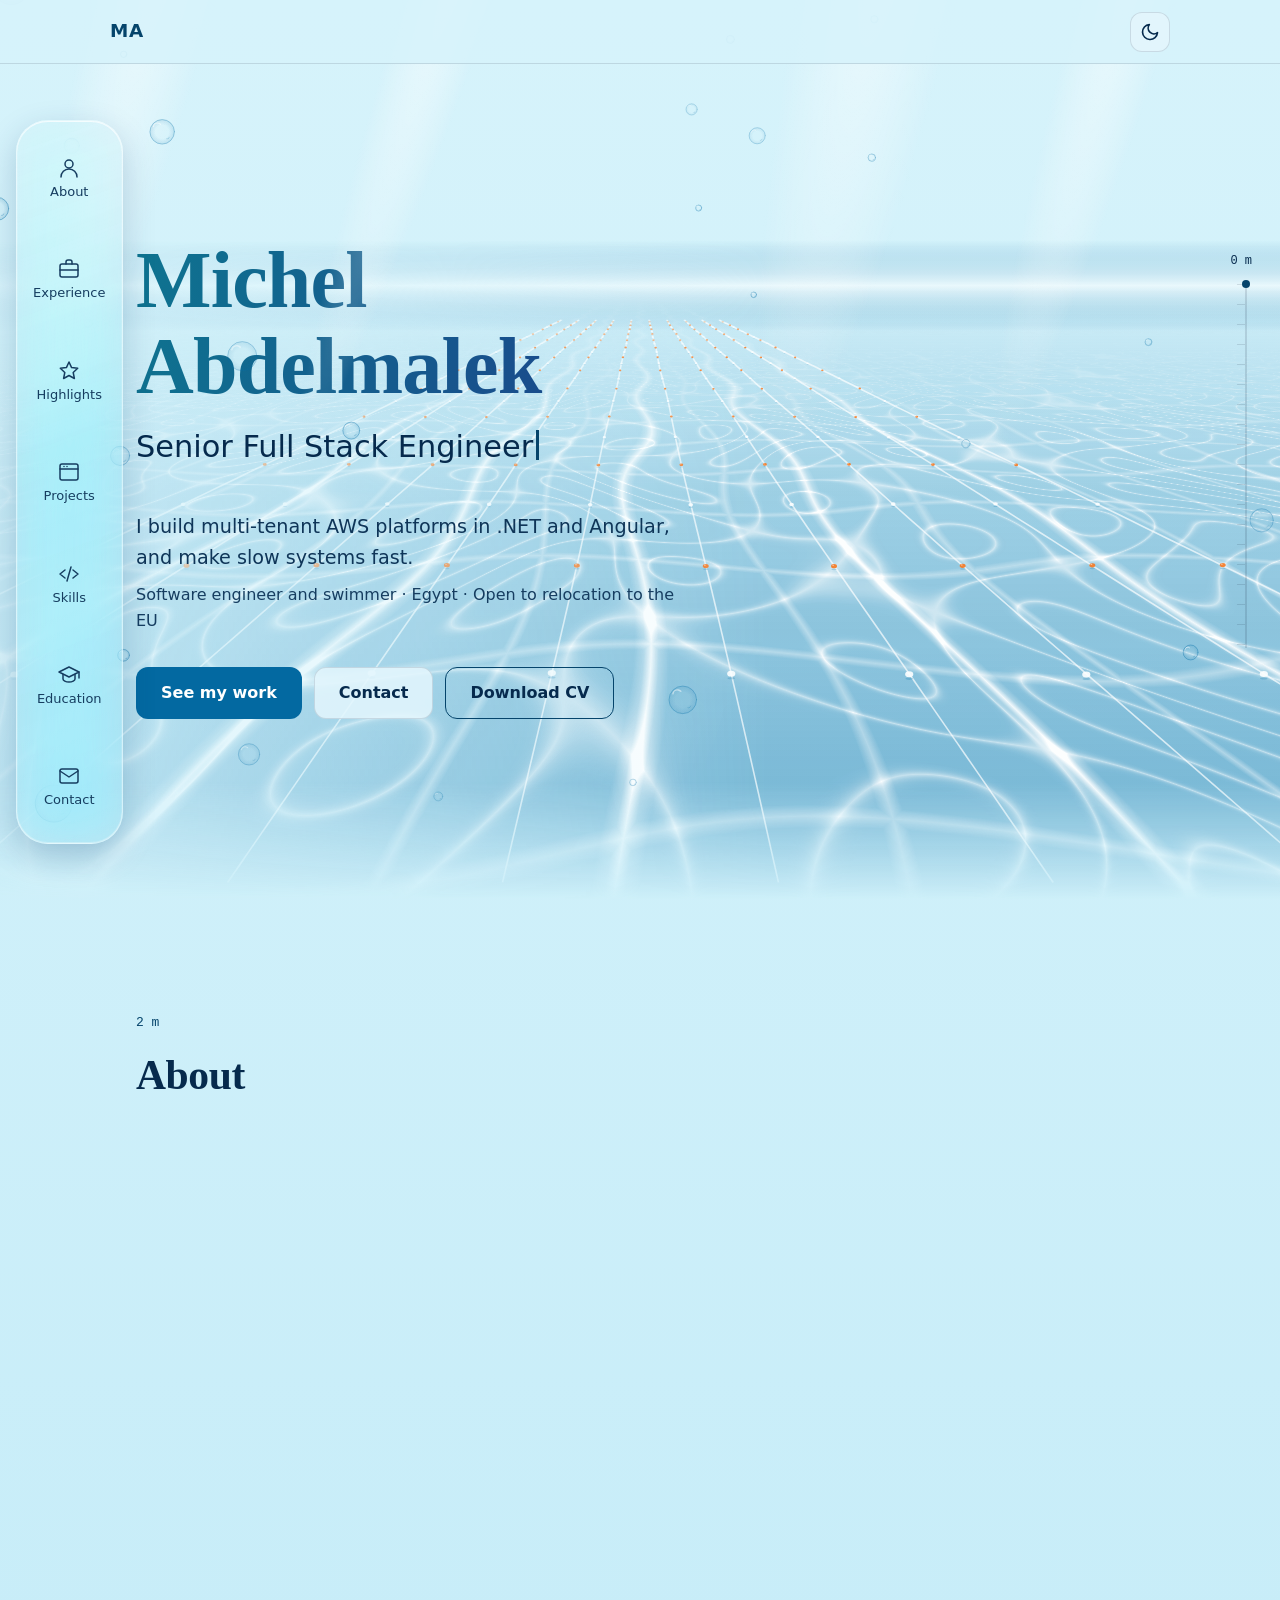
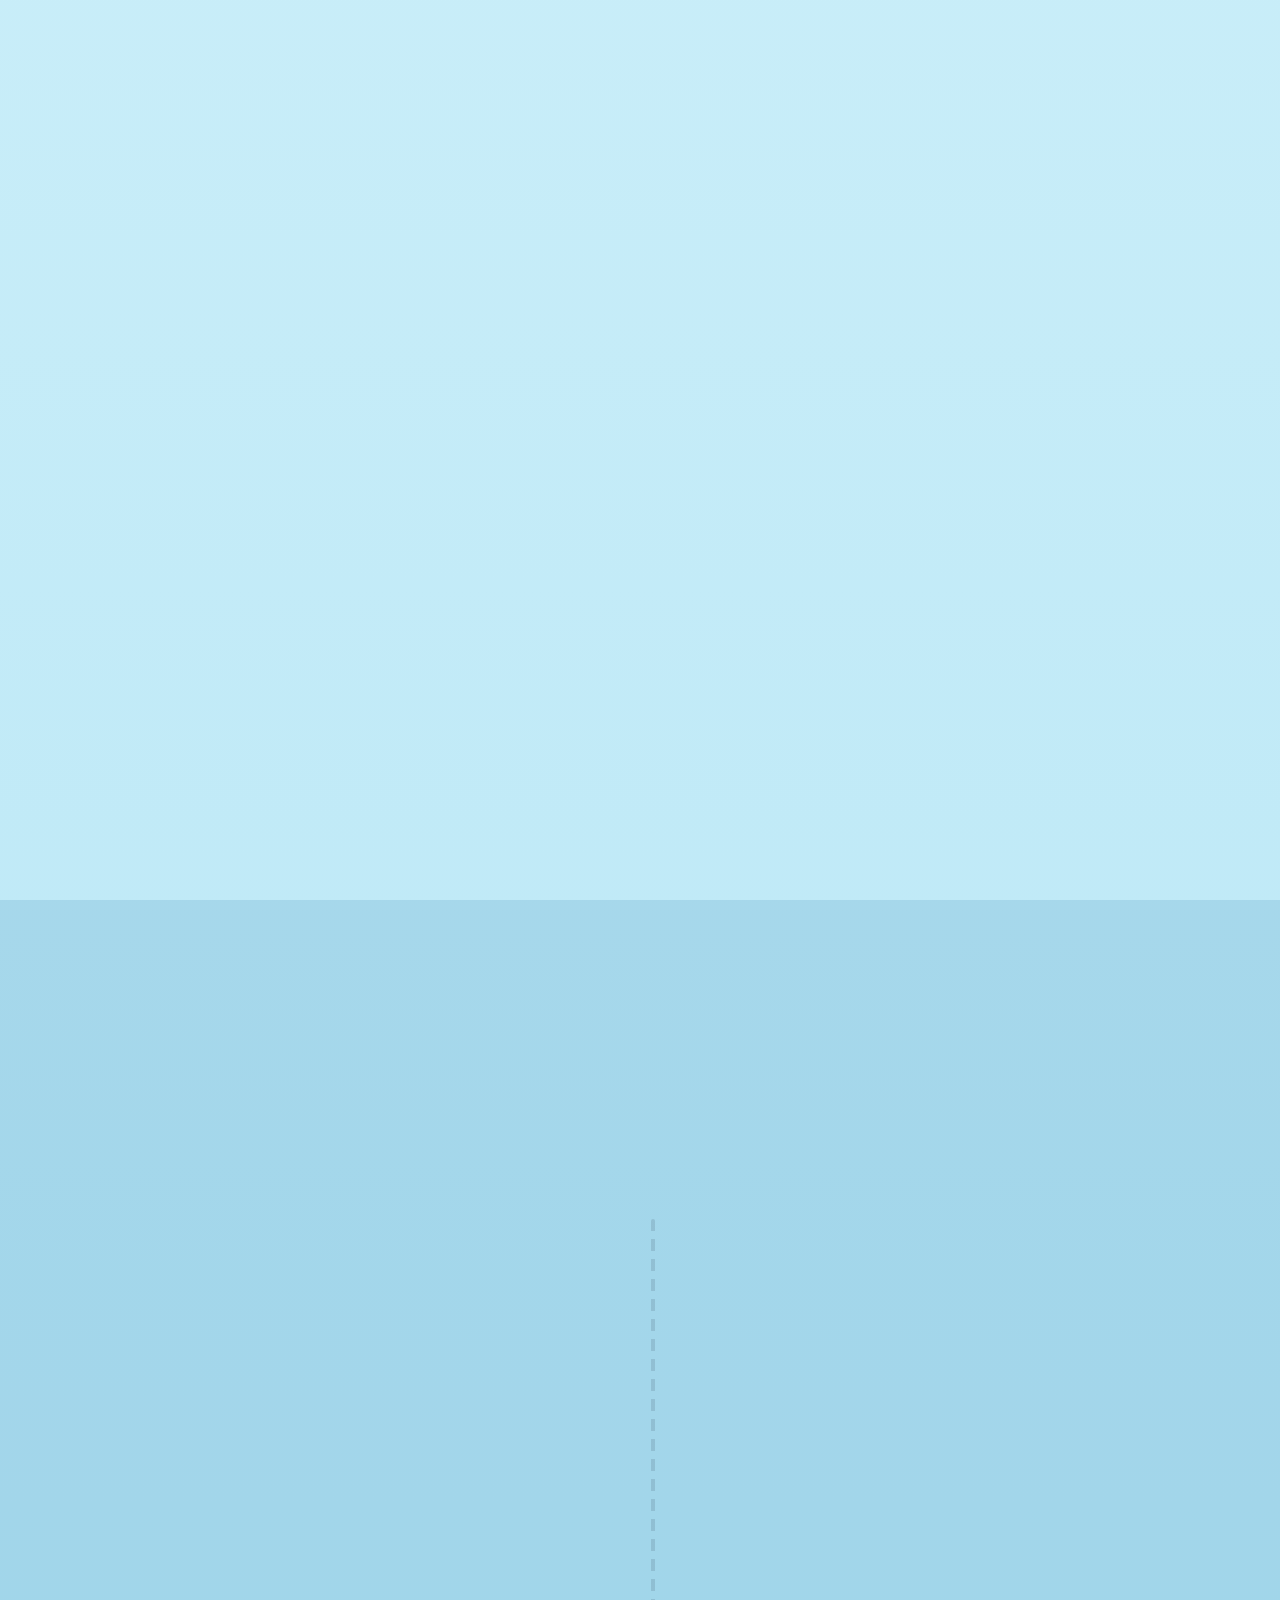
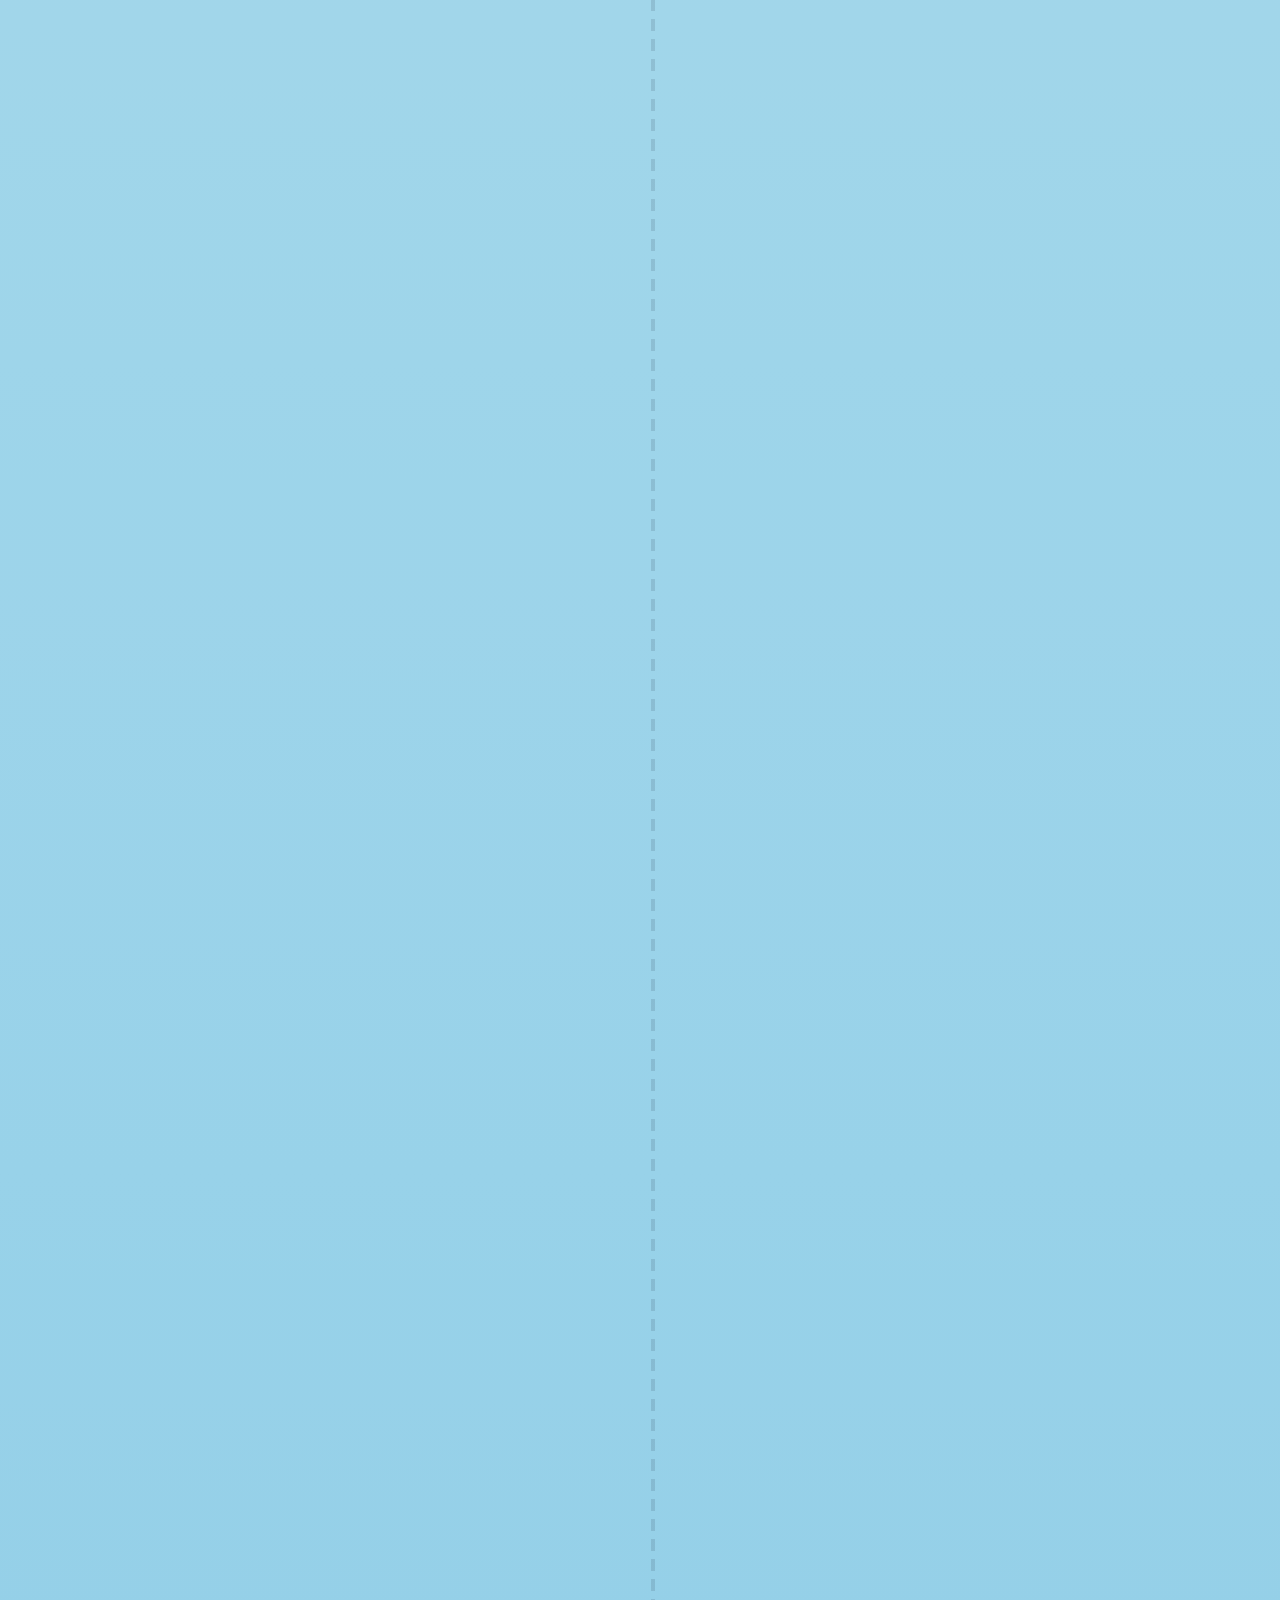
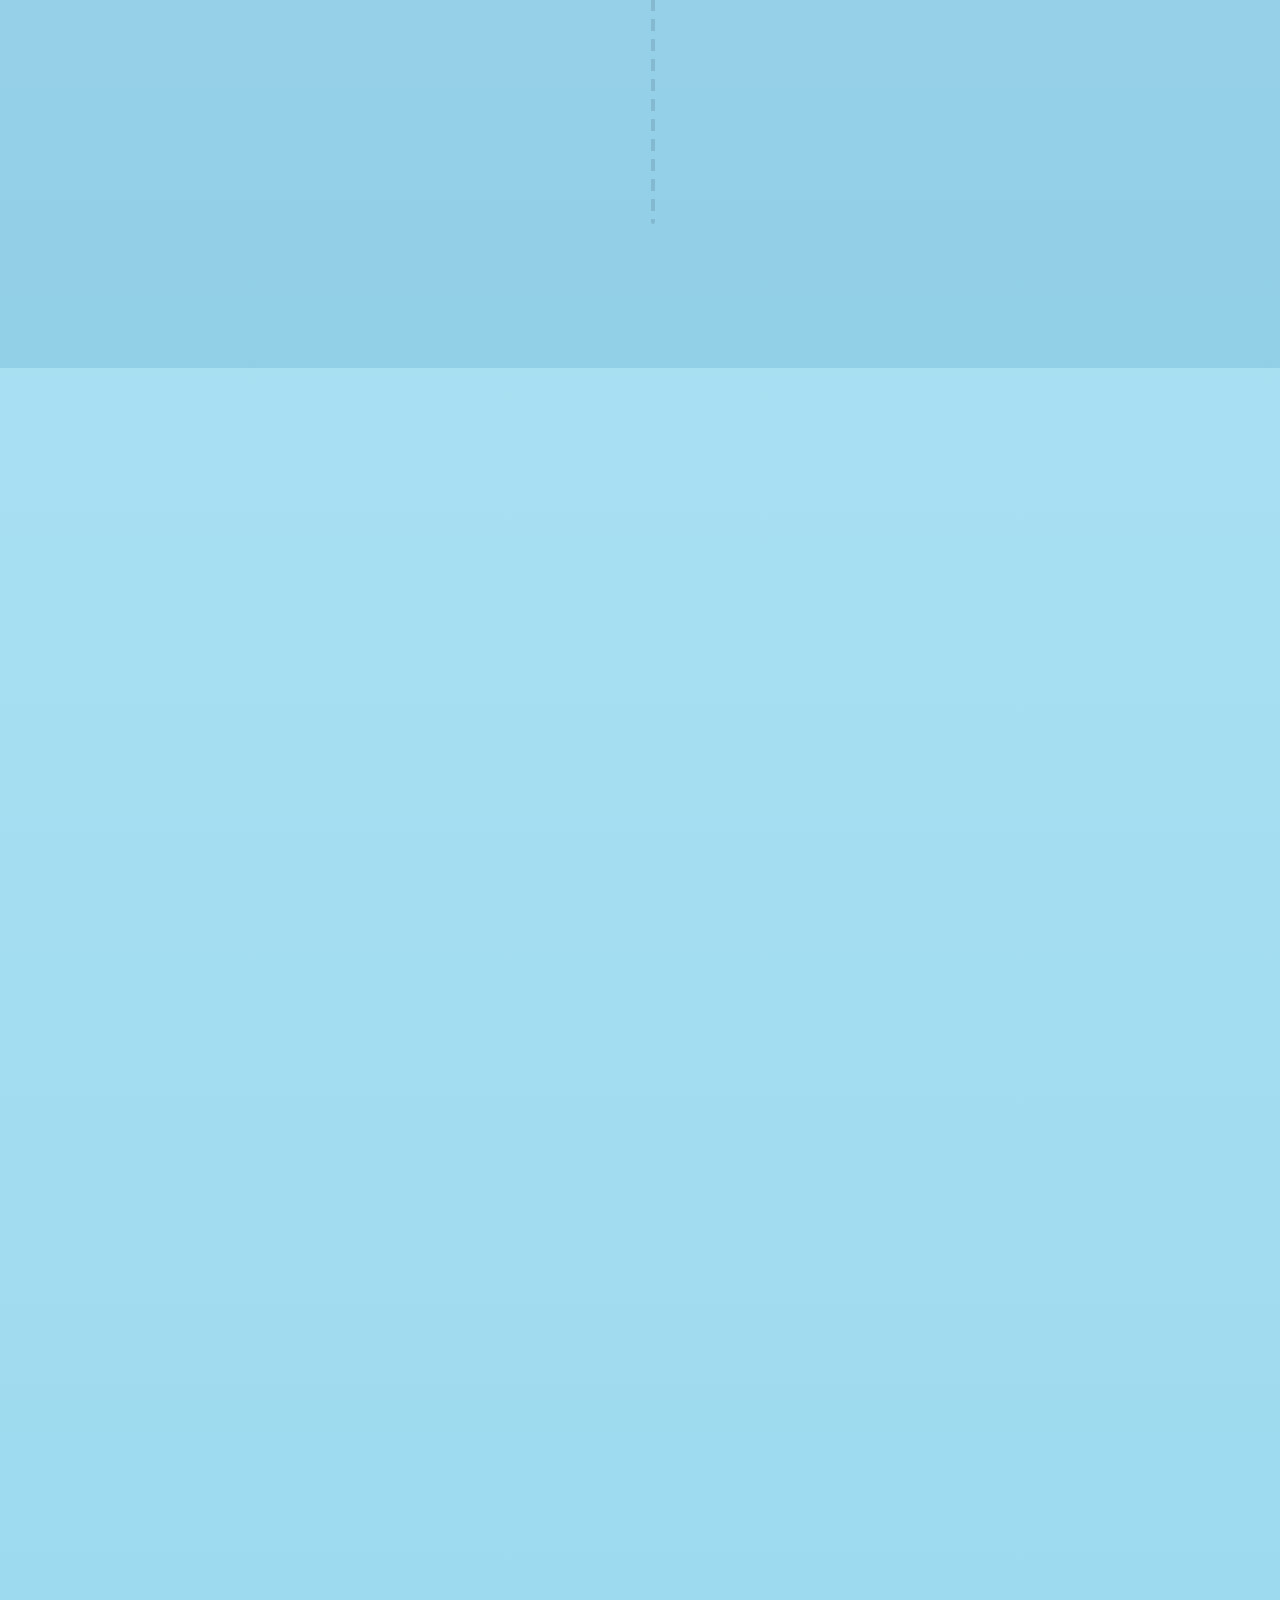
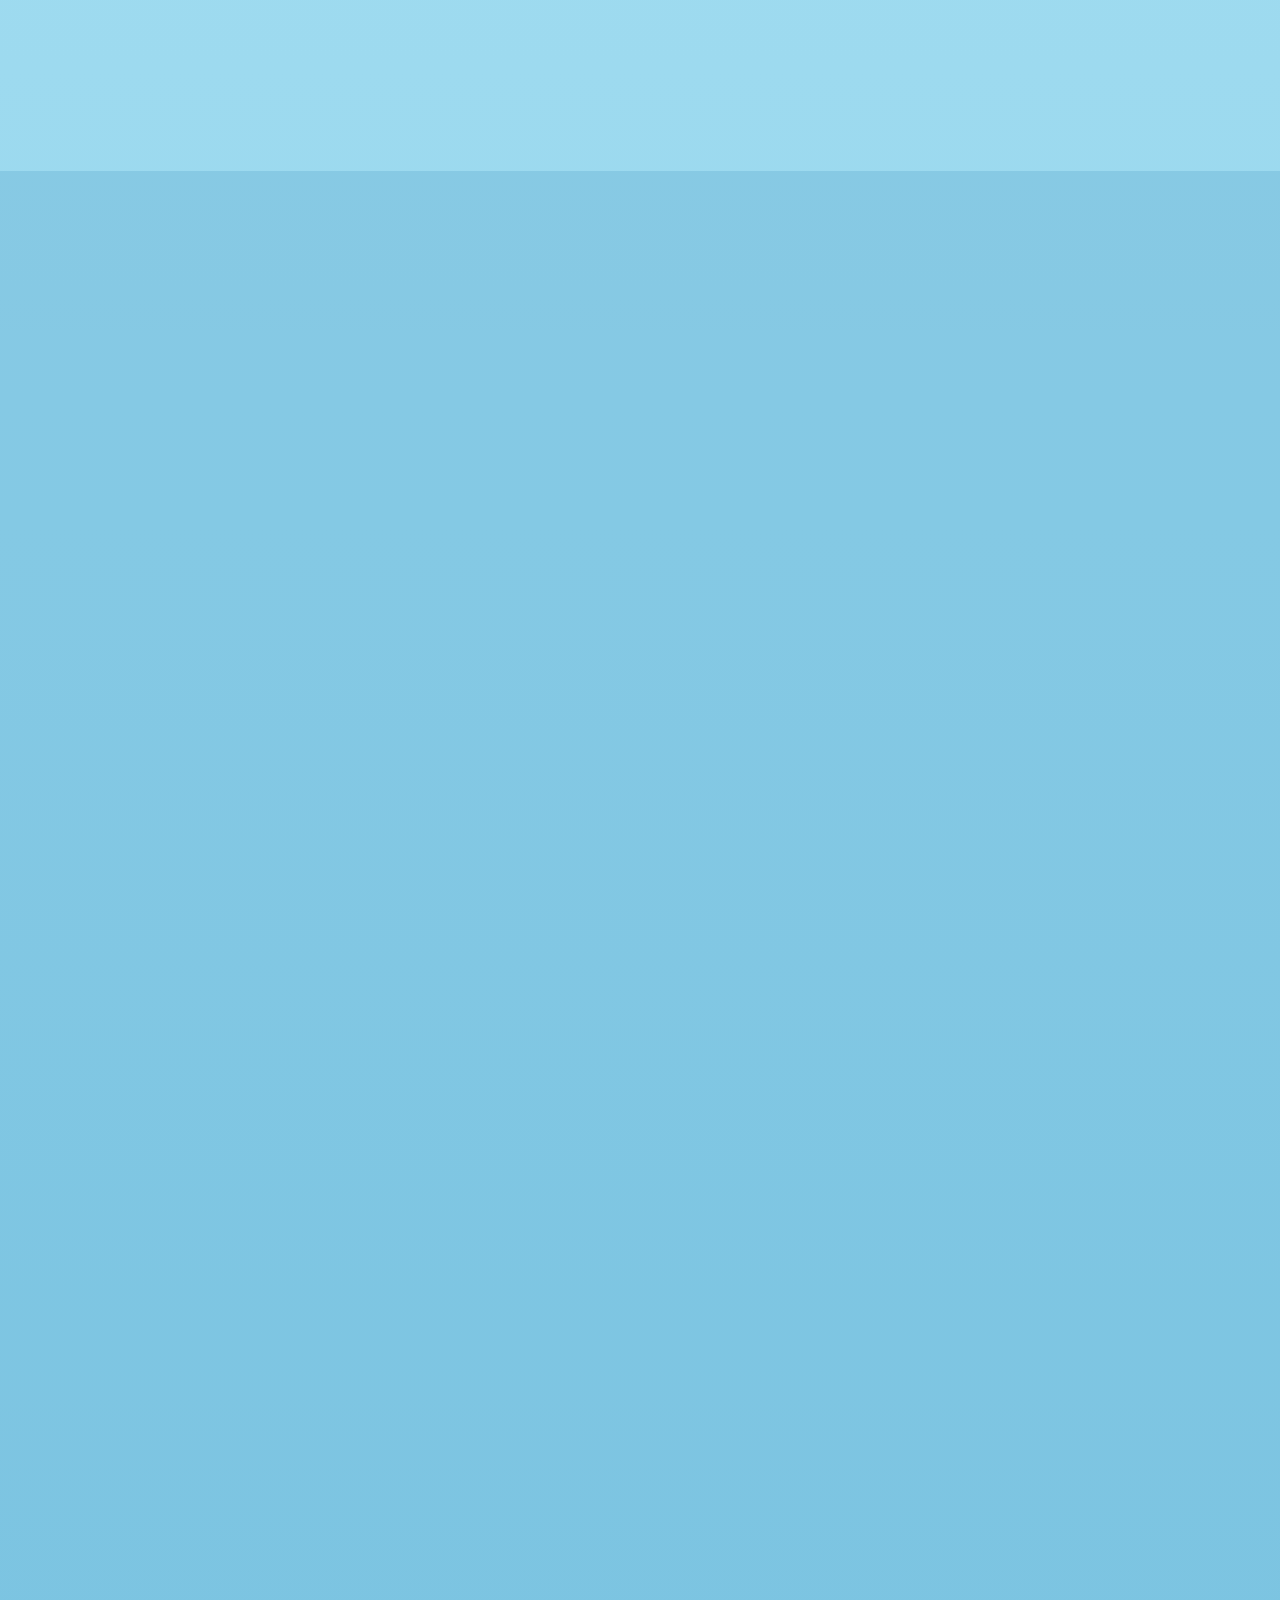
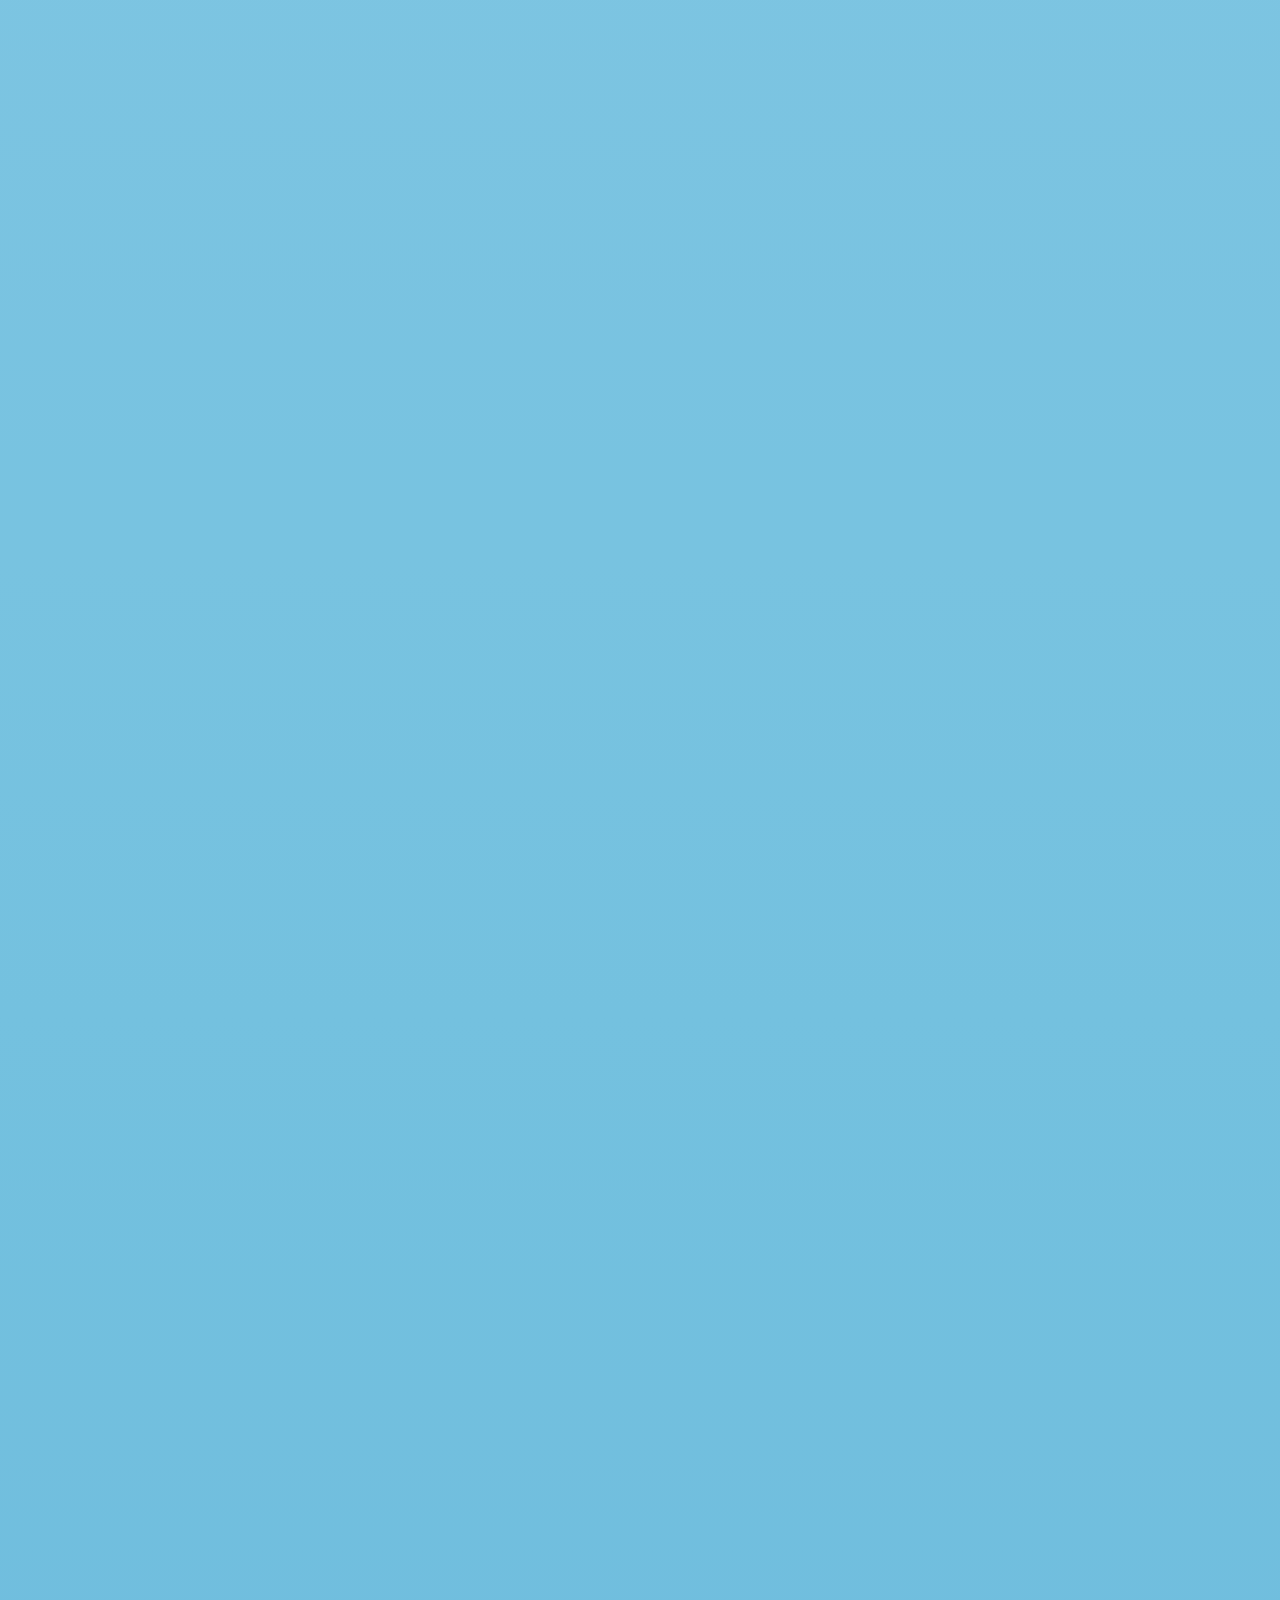
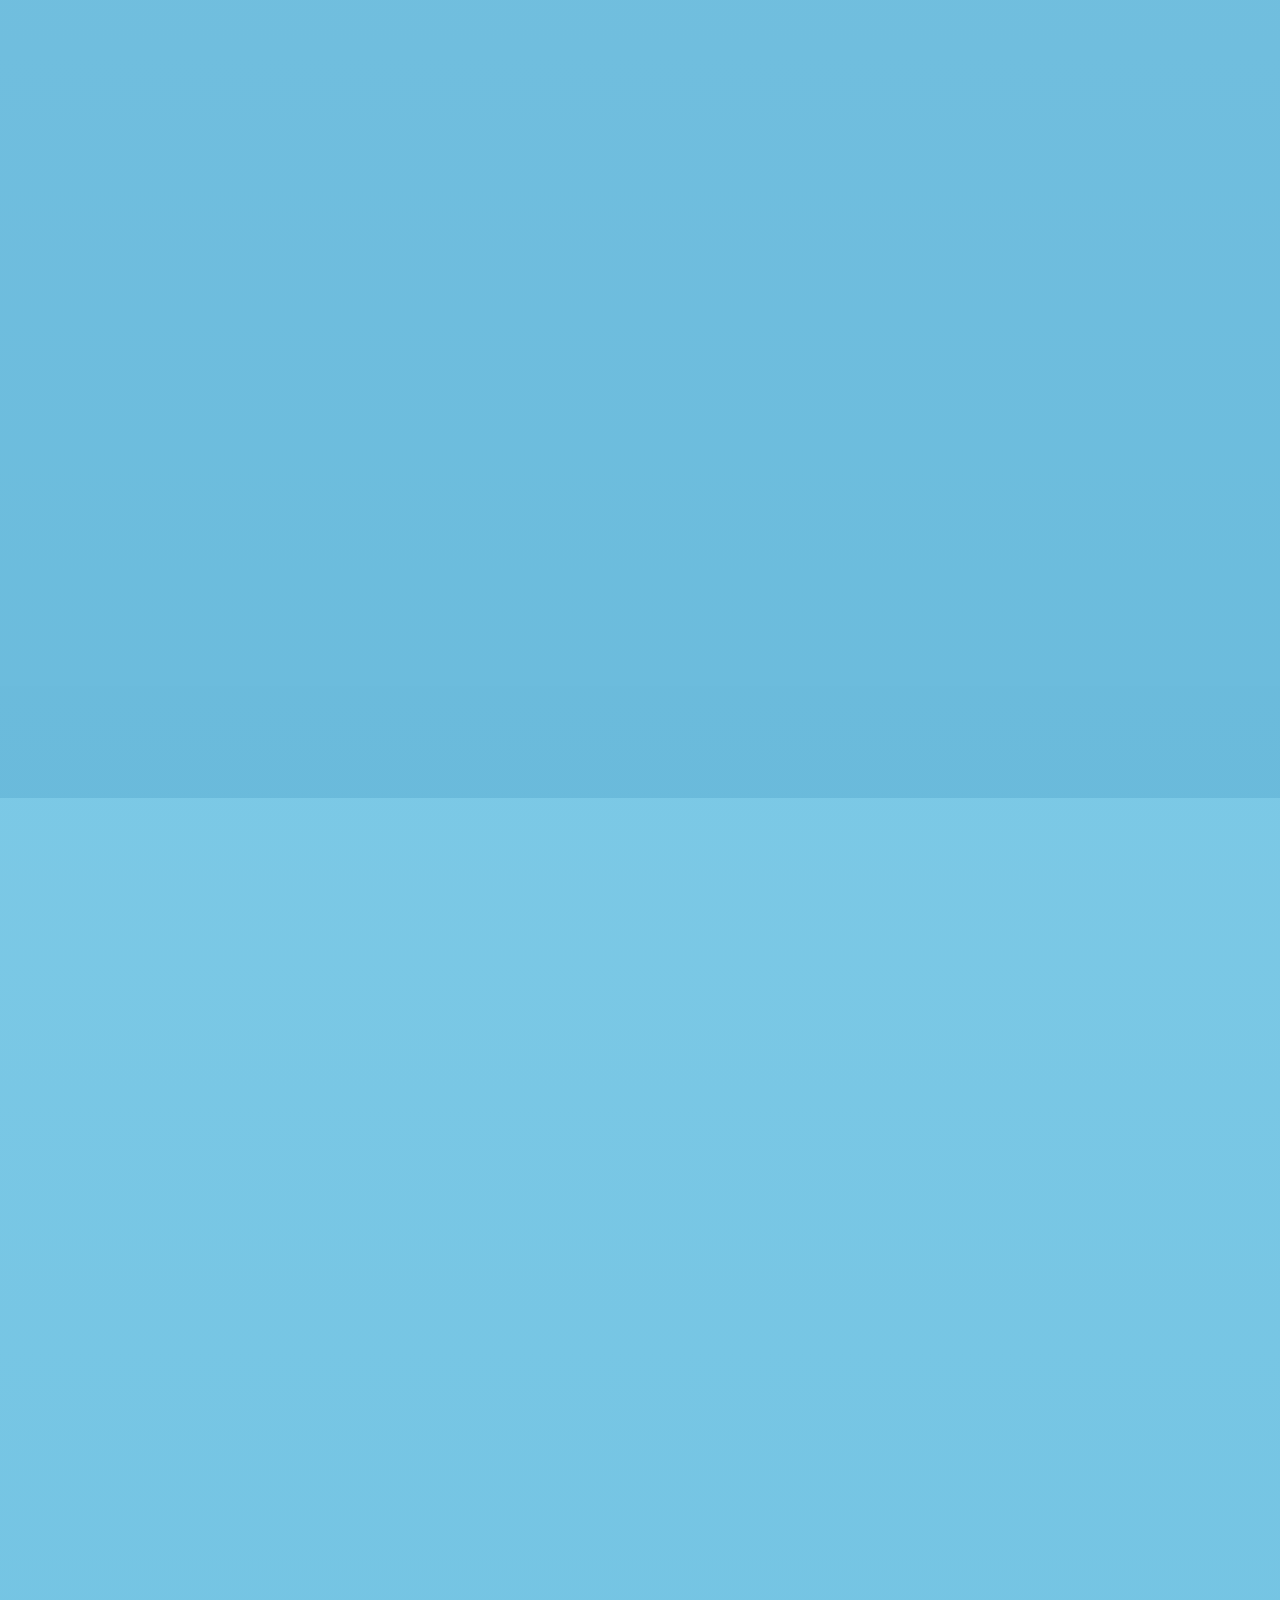
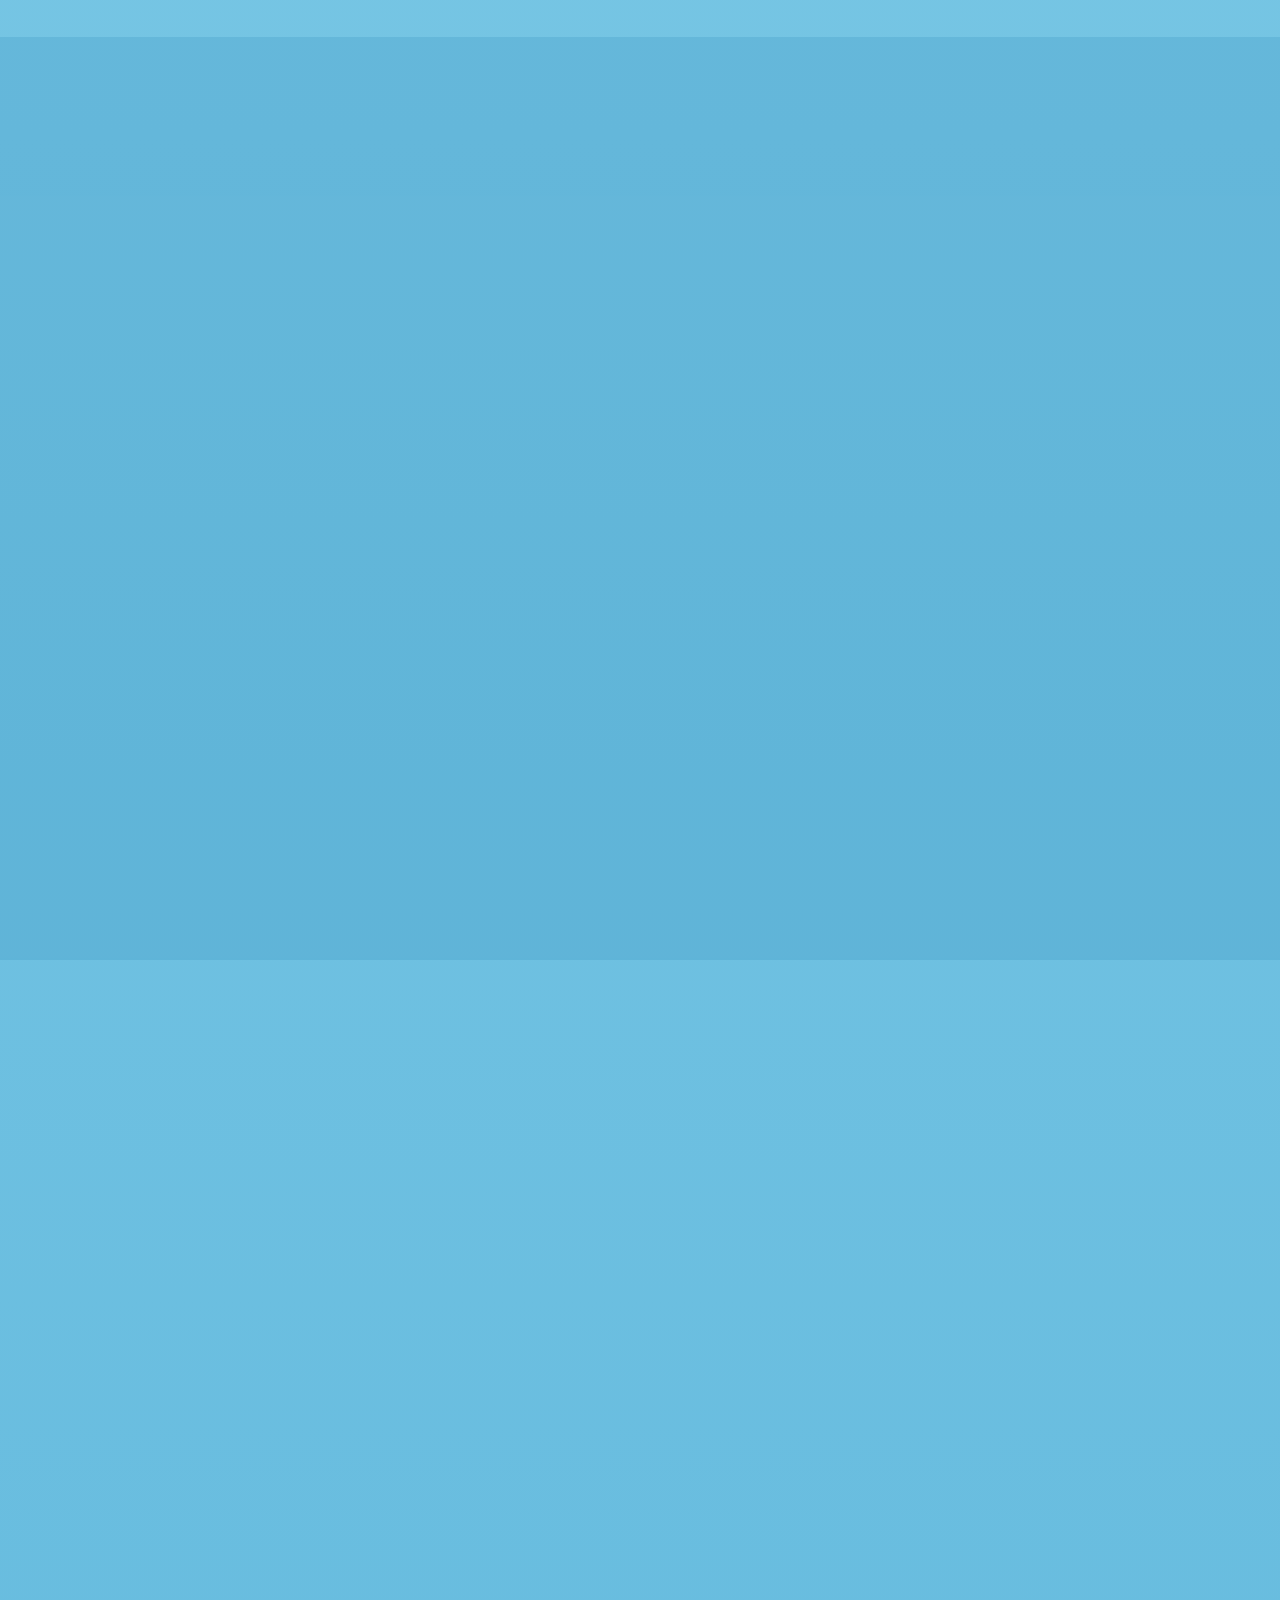
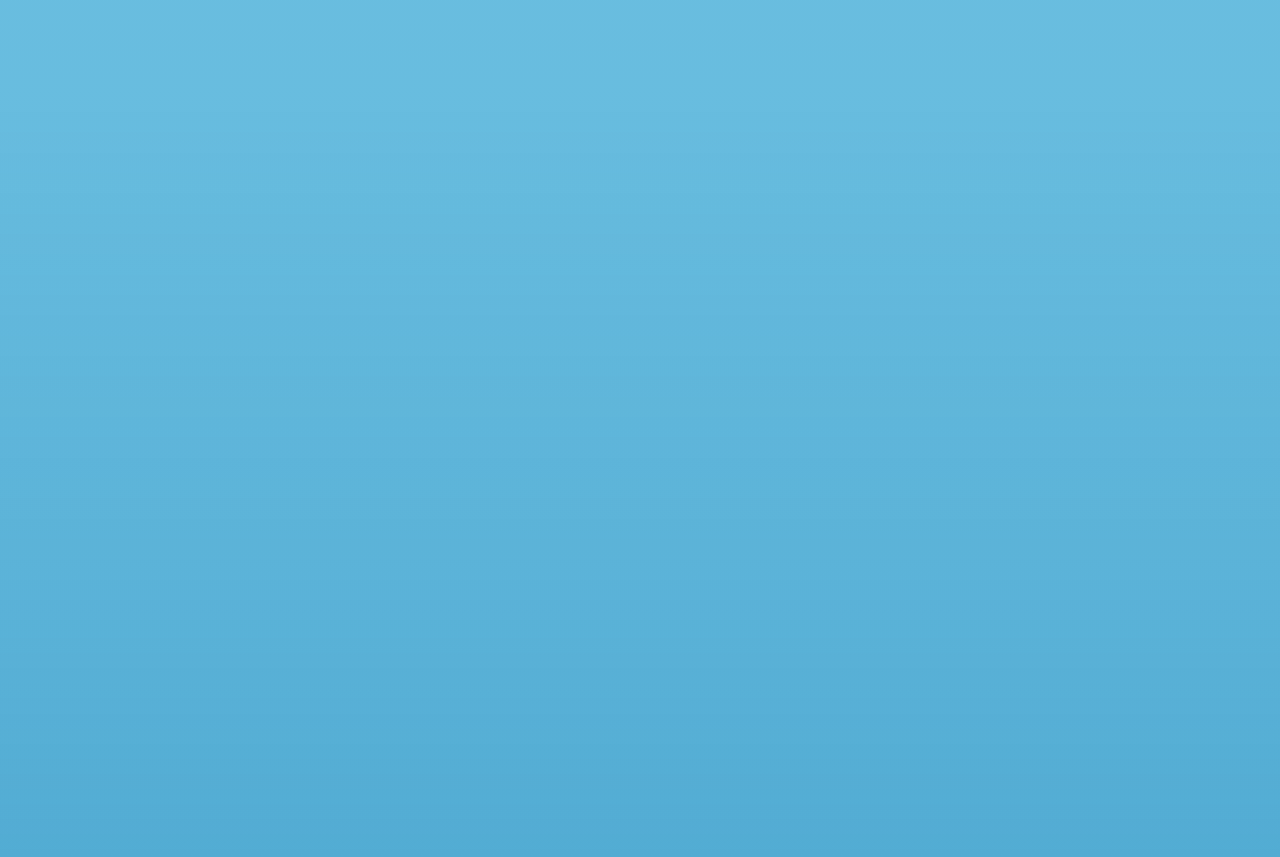
==== commit a8c9d333: "Feature the SSE record-locking demo in Projects and on the CV - New first project card with an anima" ====
--- a/index.html
+++ b/index.html
@@ -298,13 +298,35 @@
         <h2 id="proj-h" class="section-title reveal">Projects</h2>
         <div class="projects-list">
           <article class="project-row glass reveal">
+            <div class="project-preview p0" aria-hidden="true">
+              <div class="pv-bar"><i></i><i></i><i></i><span><img class="pv-fav" src="assets/img/projects/sse-lock.svg" alt="" width="24" height="24">michelabdelmalek.github.io/sse-record-locking-demo</span></div>
+              <picture>
+                <source media="(prefers-reduced-motion: reduce)" srcset="assets/img/projects/sse-lock-demo-still.webp">
+                <img class="pv-shot" src="assets/img/projects/sse-lock-demo.gif" alt="" width="960" height="540" loading="lazy">
+              </picture>
+              <span class="pv-shine"></span>
+            </div>
+            <div class="project-info">
+              <span class="project-num" aria-hidden="true">01</span>
+              <span class="project-kicker">Open source · Live demo</span>
+              <h3 class="project-title"><a class="project-link-stretch" href="https://michelabdelmalek.github.io/sse-record-locking-demo/" target="_blank" rel="noopener noreferrer">SSE record locking<span class="sr-only"> (opens in a new tab)</span></a></h3>
+              <p class="project-desc">A public rebuild, from scratch, of the record-locking pattern I own at Transflo. Each browser tab holds its lock over Server-Sent Events, another editor can take it over, and the displaced tab is warned at once and blocked from saving. Lock rules run in Postgres, so they hold across API instances; integration-tested with Testcontainers and shipped with Docker and GitHub Actions.</p>
+              <ul class="skill-chips project-stack"><li class="chip">.NET 10</li><li class="chip">EF Core</li><li class="chip">PostgreSQL</li><li class="chip">SSE</li><li class="chip">Angular</li><li class="chip">PrimeNG</li><li class="chip">Docker</li><li class="chip">GitHub Actions</li></ul>
+              <div class="project-actions">
+                <span class="project-cta" aria-hidden="true">Live demo <span class="arrow">&#8599;</span></span>
+                <a class="project-code-link" href="https://github.com/MichelAbdelmalek/sse-record-locking-demo" target="_blank" rel="noopener noreferrer">Code on GitHub<span class="sr-only"> (opens in a new tab)</span> <span aria-hidden="true">&#8599;</span></a>
+              </div>
+              <p class="project-note">Free hosting: the first load can take about a minute while the API wakes up.</p>
+            </div>
+          </article>
+          <article class="project-row glass reveal">
             <div class="project-preview p1" aria-hidden="true">
               <div class="pv-bar"><i></i><i></i><i></i><span><img class="pv-fav dark" src="assets/img/projects/avance-digital.svg" alt="" width="195" height="42">avancedigitalsolutions.com</span></div>
               <img class="pv-shot" src="assets/img/projects/avance-preview.webp" alt="" width="2000" height="1162" loading="lazy">
               <span class="pv-shine"></span>
             </div>
             <div class="project-info">
-              <span class="project-num" aria-hidden="true">01</span>
+              <span class="project-num" aria-hidden="true">02</span>
               <span class="project-kicker">Freelance · SwiftX</span>
               <h3 class="project-title"><a class="project-link-stretch" href="https://www.avancedigitalsolutions.com/" target="_blank" rel="noopener noreferrer">Avance Digital<span class="sr-only"> (opens in a new tab)</span></a></h3>
               <p class="project-desc">Website for a content and video-production agency serving tennis clubs, tournaments and brands. Built as a freelance engineer at SwiftX with Next.js, Mailgun and AWS S3, deployed on Vercel.</p>
@@ -319,7 +341,7 @@
               <span class="pv-shine"></span>
             </div>
             <div class="project-info">
-              <span class="project-num" aria-hidden="true">02</span>
+              <span class="project-num" aria-hidden="true">03</span>
               <span class="project-kicker">Softxpert</span>
               <h3 class="project-title"><a class="project-link-stretch" href="https://www.postscanmail.com/" target="_blank" rel="noopener noreferrer">PostScanMail (PSM)<span class="sr-only"> (opens in a new tab)</span></a></h3>
               <p class="project-desc">Digital mailroom service to receive, scan, forward and manage mail online with real U.S. street addresses. At Softxpert I cut slow MySQL query times from ~7 s to ~0.4 s (~17x faster) and integrated the Recurly and USAePay payment gateways.</p>
@@ -334,7 +356,7 @@
               <span class="pv-shine"></span>
             </div>
             <div class="project-info">
-              <span class="project-num" aria-hidden="true">03</span>
+              <span class="project-num" aria-hidden="true">04</span>
               <span class="project-kicker">Softxpert</span>
               <h3 class="project-title"><a class="project-link-stretch" href="https://www.certifixlivescan.com/" target="_blank" rel="noopener noreferrer">Certifix Live Scan<span class="sr-only"> (opens in a new tab)</span></a></h3>
               <p class="project-desc">Nationwide fingerprinting service site for Live Scan submissions, FBI background checks and FD-258 fingerprint cards, with a find-a-location search. Built during my time at Softxpert.</p>
@@ -343,7 +365,7 @@
             </div>
           </article>
         </div>
-        <p class="projects-note reveal">My current work at Transflo is private, so it is not on GitHub. The repos below are early personal projects. I am happy to walk through the Transflo architecture and the measurements in an interview.</p>
+        <p class="projects-note reveal">My Transflo code is private, so the first project above is a public rebuild of its record-locking pattern. The repos below are early personal projects. I am happy to walk through the Transflo architecture and the measurements in an interview.</p>
         <h3 class="subsection-title reveal">Early personal projects</h3>
         <div class="repo-grid">
           <article class="repo-card glass reveal">
--- a/assets/css/styles.css
+++ b/assets/css/styles.css
@@ -294,7 +294,7 @@
 :root[data-theme="light"] .nav-menu { --dock-bg: rgba(70, 160, 210, 0.14); --dock-edge: rgba(255, 255, 255, 0.5); --dock-hi: rgba(255, 255, 255, 0.34); background-image: linear-gradient(160deg, rgba(255, 255, 255, 0.38) 0%, rgba(255, 255, 255, 0.06) 45%, rgba(255, 255, 255, 0.16) 100%); -webkit-backdrop-filter: blur(22px) saturate(190%) brightness(1.04); backdrop-filter: blur(22px) saturate(190%) brightness(1.04); box-shadow: 0 12px 32px rgba(8, 60, 110, 0.22), inset 0 1px 0 rgba(255, 255, 255, 0.7), inset 0 -1px 0 rgba(255, 255, 255, 0.18), inset 0 0 0 1px rgba(255, 255, 255, 0.12); }
 @media (max-width: 899.98px) {
   .nav-menu li { flex: 1 1 0; min-width: 0; transition: flex-grow var(--t); }
-  .nav-menu li:has(> .active) { flex-grow: 2; }
+  .nav-menu li:has(> .active) { flex: 2 1 0; }
   .nav-link:not(.active) span { position: absolute; width: 1px; height: 1px; overflow: hidden; clip: rect(0 0 0 0); }
   .nav-link:not(.active) { padding: 12px 0 16px; }
 }
@@ -1020,22 +1020,42 @@
 .impact-number, .depth-val, .swim-big { font-variant-numeric: tabular-nums; }
 
 /* ===== Large screens: vertical dock on the left ===== */
-@media (min-width: 1200px) and (min-height: 640px) {
+/* Side dock whenever the screen is wider than it is tall.
+   It runs the full height between the top nav and the bottom of the
+   viewport, with the sections spread evenly along it. */
+@media (orientation: landscape) {
   body { padding-bottom: 0; }
   .nav-menu {
-    left: 20px;
+    top: calc(var(--nav-h) + 56px);
+    bottom: 56px;
+    left: 16px;
     right: auto;
-    top: 50%;
-    bottom: auto;
     width: max-content;
     max-width: none;
     flex-direction: column;
+    justify-content: space-evenly;
     gap: 4px;
     padding: 8px;
     border-radius: 32px;
-    transform: translateY(-50%);
+    transform: none;
   }
-  .nav-link, .nav-link:not(.active) { min-width: 84px; padding: 10px 8px 8px; }
+  /* Like the bottom bar on its side: equal slots, the selected one twice as
+     tall, and its highlight fills the slot. */
+  .nav-menu li { flex: 1 1 0; min-height: 0; display: flex; transition: flex-grow var(--t); }
+  .nav-menu li:has(> .active) { flex: 2 1 0; }
+  .nav-link, .nav-link:not(.active) { flex: 1; justify-content: center; min-width: 84px; padding: 8px; }
+  .nav-link:not(.active) span { position: static; width: auto; height: auto; overflow: visible; clip: auto; }
+  /* Keep page content clear of the dock (16px edge + 116px dock + 20px gap);
+     on wide screens the centered margin already covers it. */
+  main .container { padding-left: max(1.25rem, calc(136px - (100vw - var(--container)) / 2)); }
+}
+/* Short landscape screens (phones turned sideways): icons only so all fit */
+@media (orientation: landscape) and (max-height: 560px) {
+  .nav-menu { top: calc(var(--nav-h) + 16px); bottom: 16px; }
+  .nav-link:not(.active) span { position: absolute; width: 1px; height: 1px; overflow: hidden; clip: rect(0 0 0 0); }
+  .nav-link, .nav-link:not(.active) { min-width: 64px; padding: 6px 8px; }
+  .nav-link svg { width: 20px; height: 20px; }
+  main .container { padding-left: max(1.25rem, calc(116px - (100vw - var(--container)) / 2)); }
 }
 
 /* ===== Back to the surface button ===== */
@@ -1247,3 +1267,13 @@
 .js .reveal { transition: opacity 0.4s ease, translate 0.4s ease; }
 .js .timeline-item { transition: opacity 0.45s ease, translate 0.45s cubic-bezier(0.2, 0.7, 0.2, 1); }
 .js .timeline-item .timeline-bullets li, .js .timeline-item .timeline-stats li, .js .timeline-item .timeline-stack .chip { opacity: 1; translate: none; transition: none; }
+
+/* ===== Project with two links (live demo + code) ===== */
+.project-actions { margin-top: auto; display: flex; flex-wrap: wrap; align-items: center; gap: 0.5rem 1.25rem; }
+.project-actions .project-cta { margin-top: 0; }
+/* Sits above the card-wide link so it stays separately clickable. */
+.project-code-link { position: relative; z-index: 3; font-weight: 600; color: var(--accent-1); text-decoration: none; }
+.project-code-link:hover { text-decoration: underline; text-underline-offset: 3px; }
+.project-code-link:focus-visible { outline: 2px solid var(--accent-1); outline-offset: 3px; border-radius: 4px; }
+.project-note { margin-top: 0.75rem; color: var(--text-muted); font-size: 0.8125rem; }
+.project-preview picture { display: contents; }
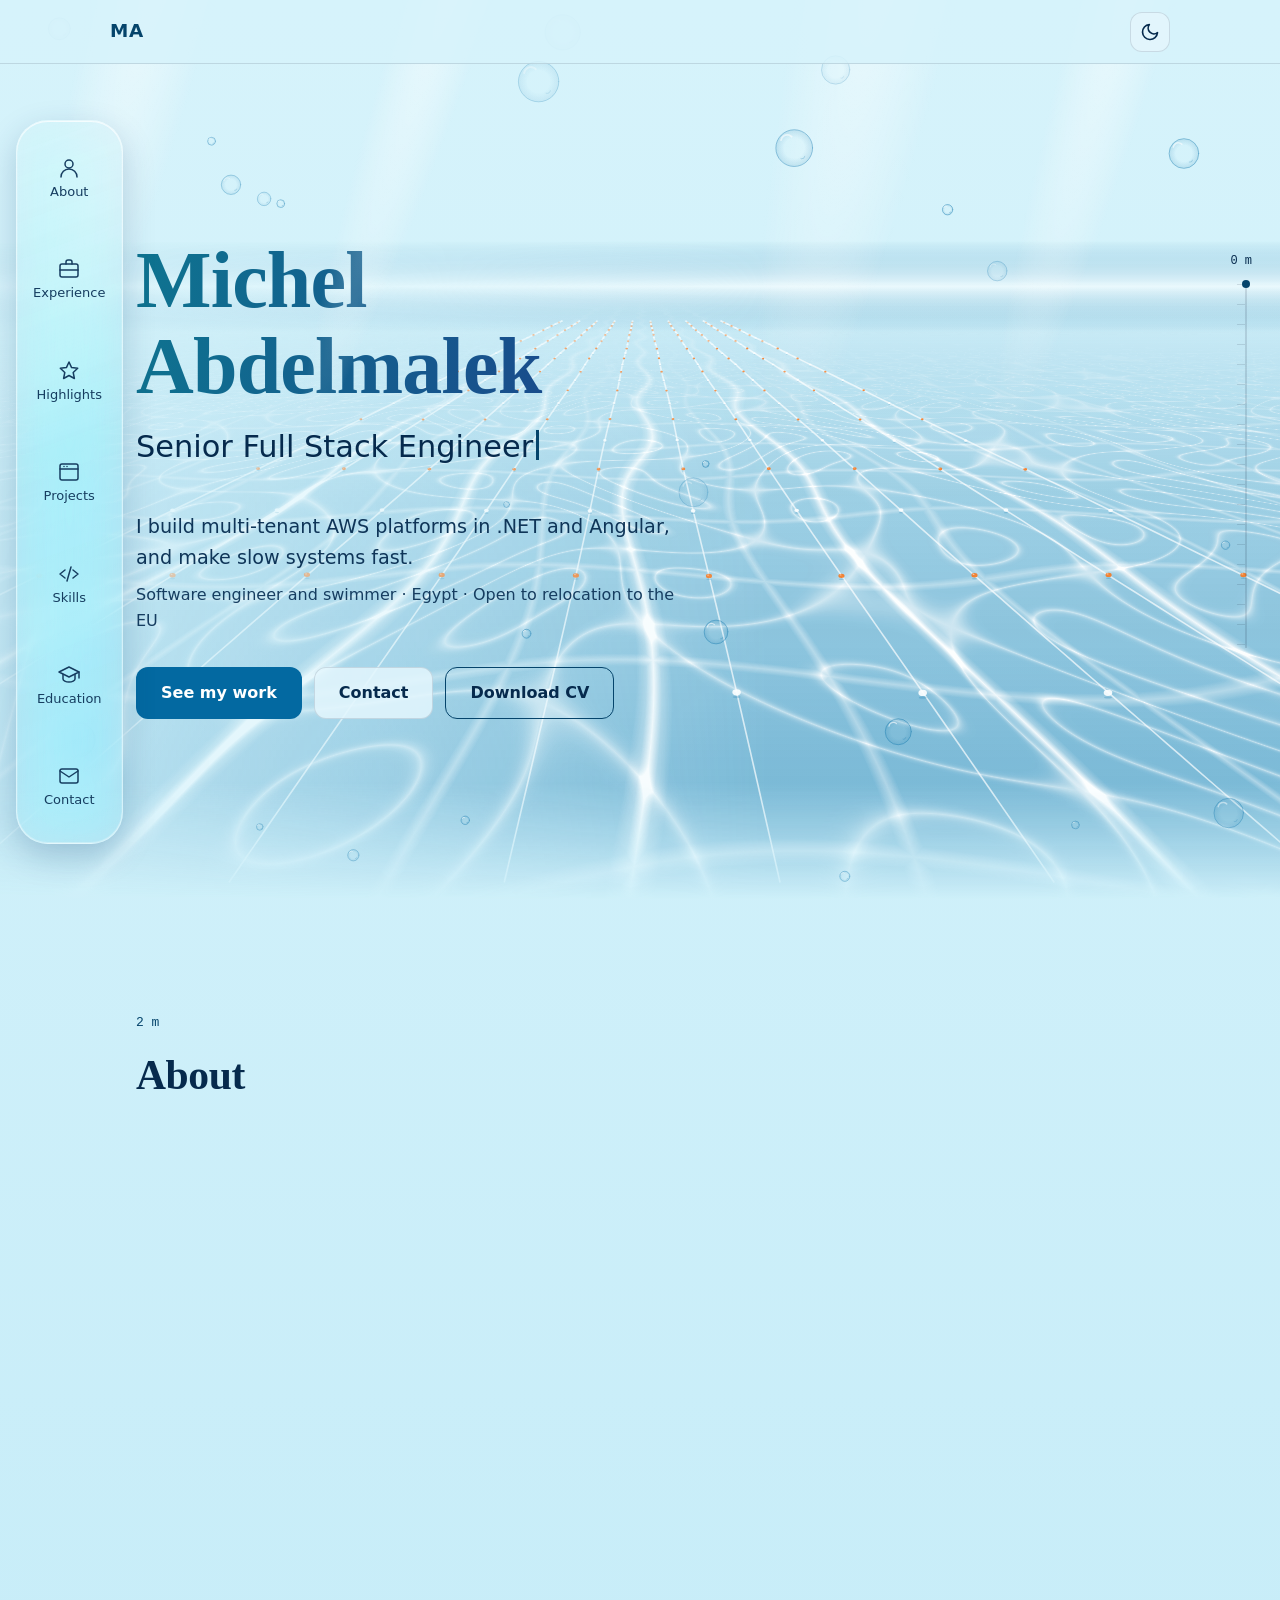
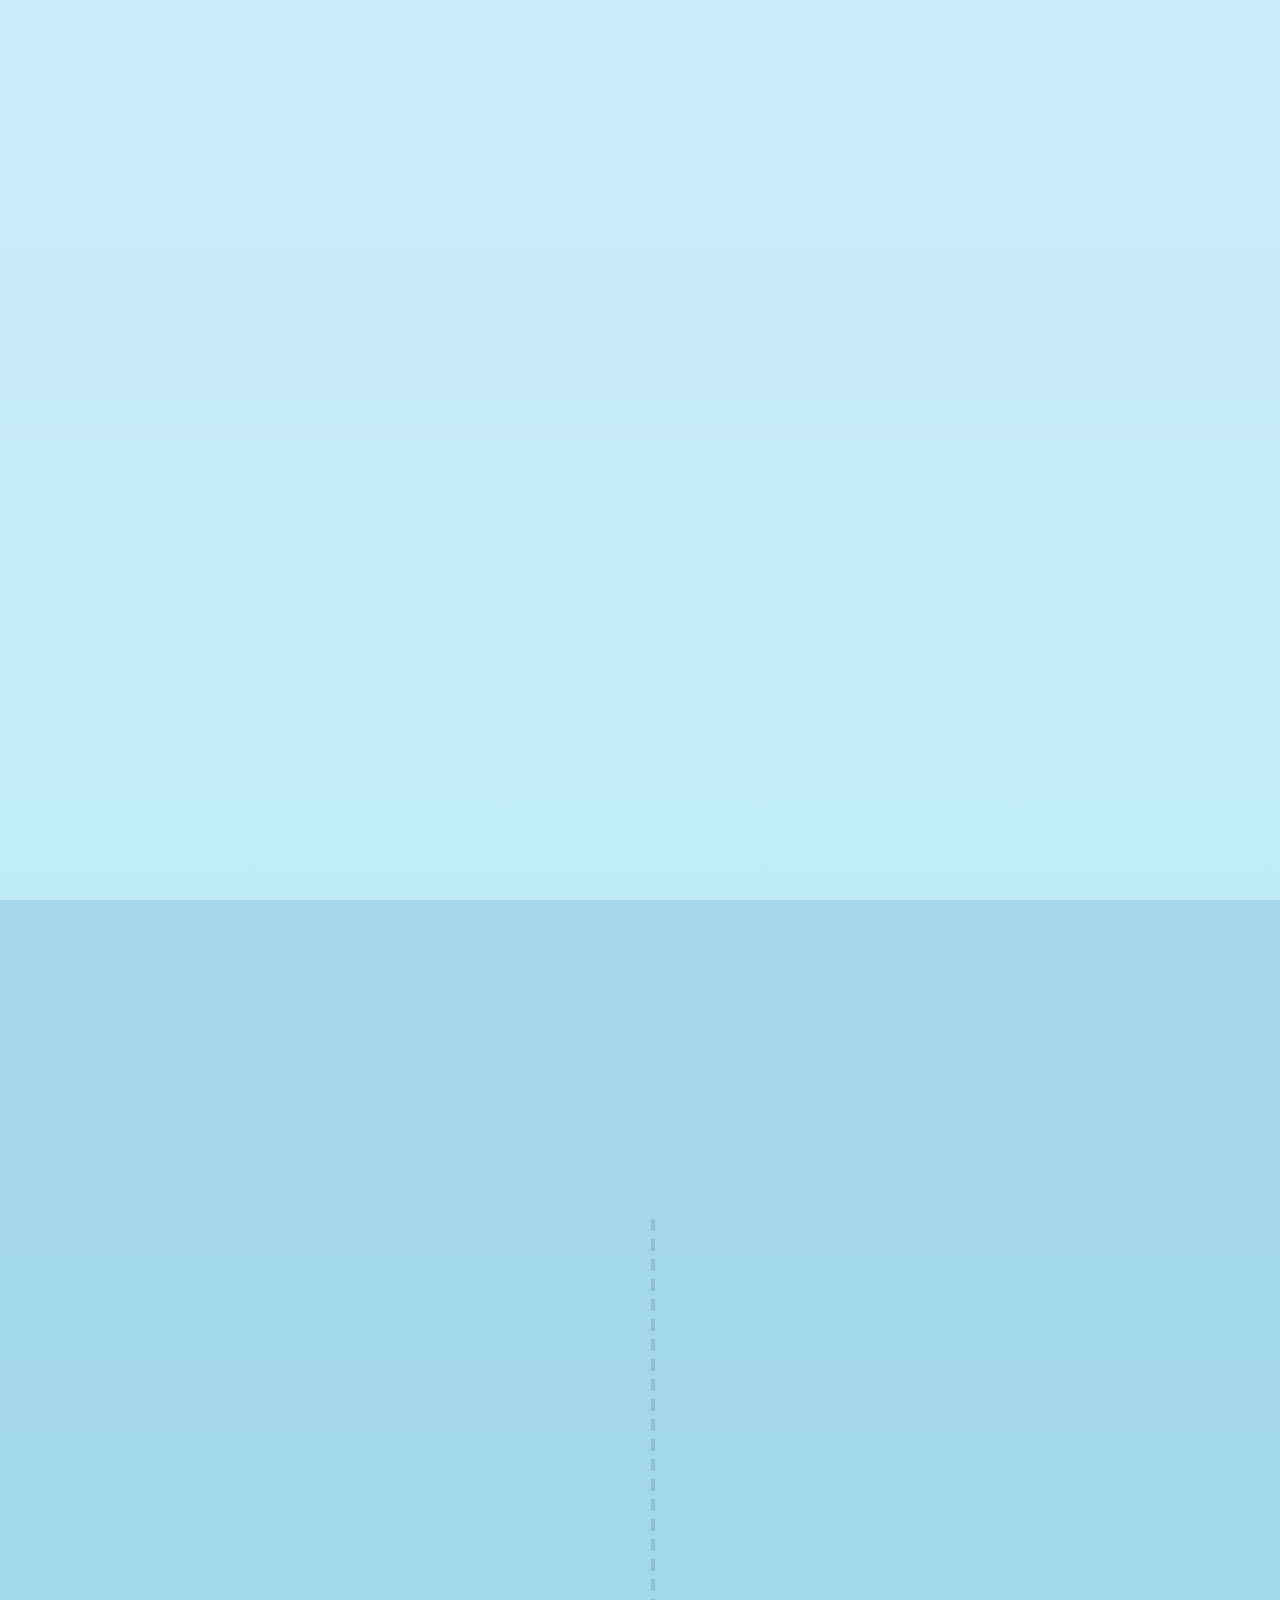
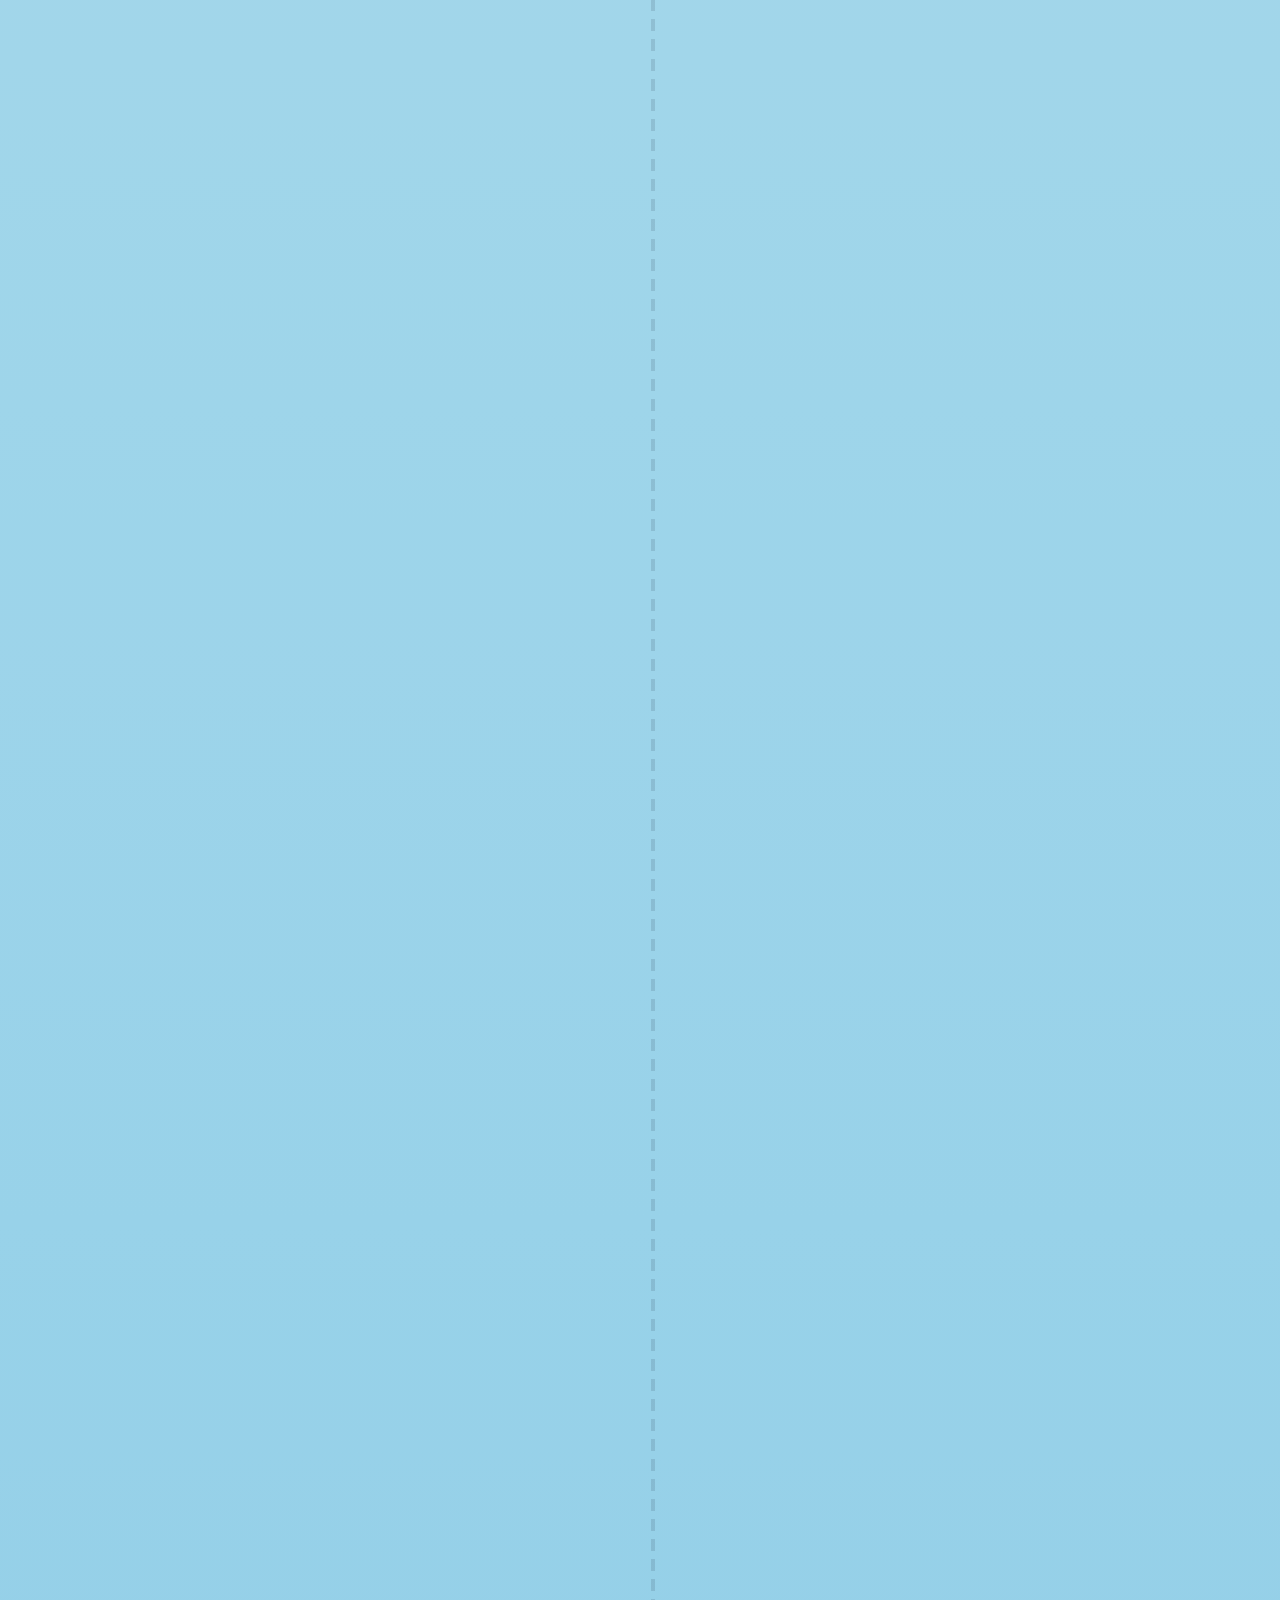
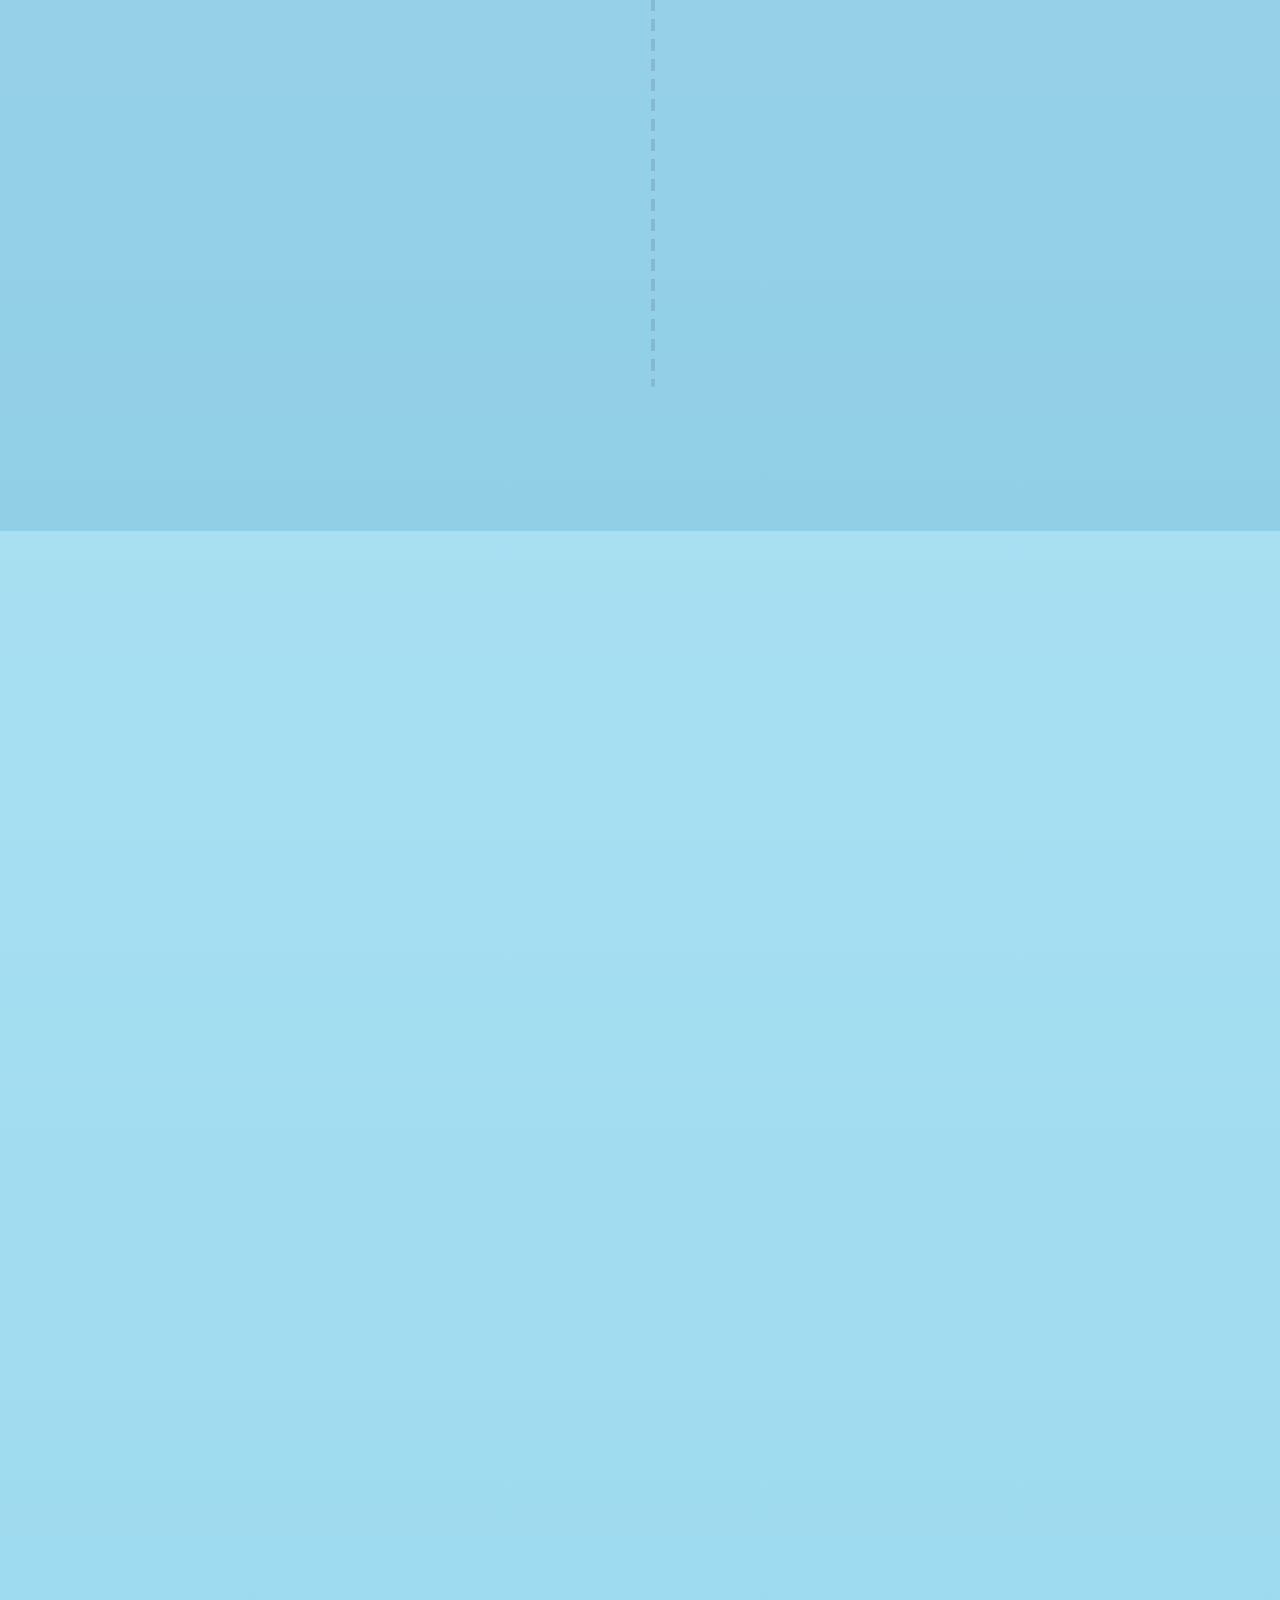
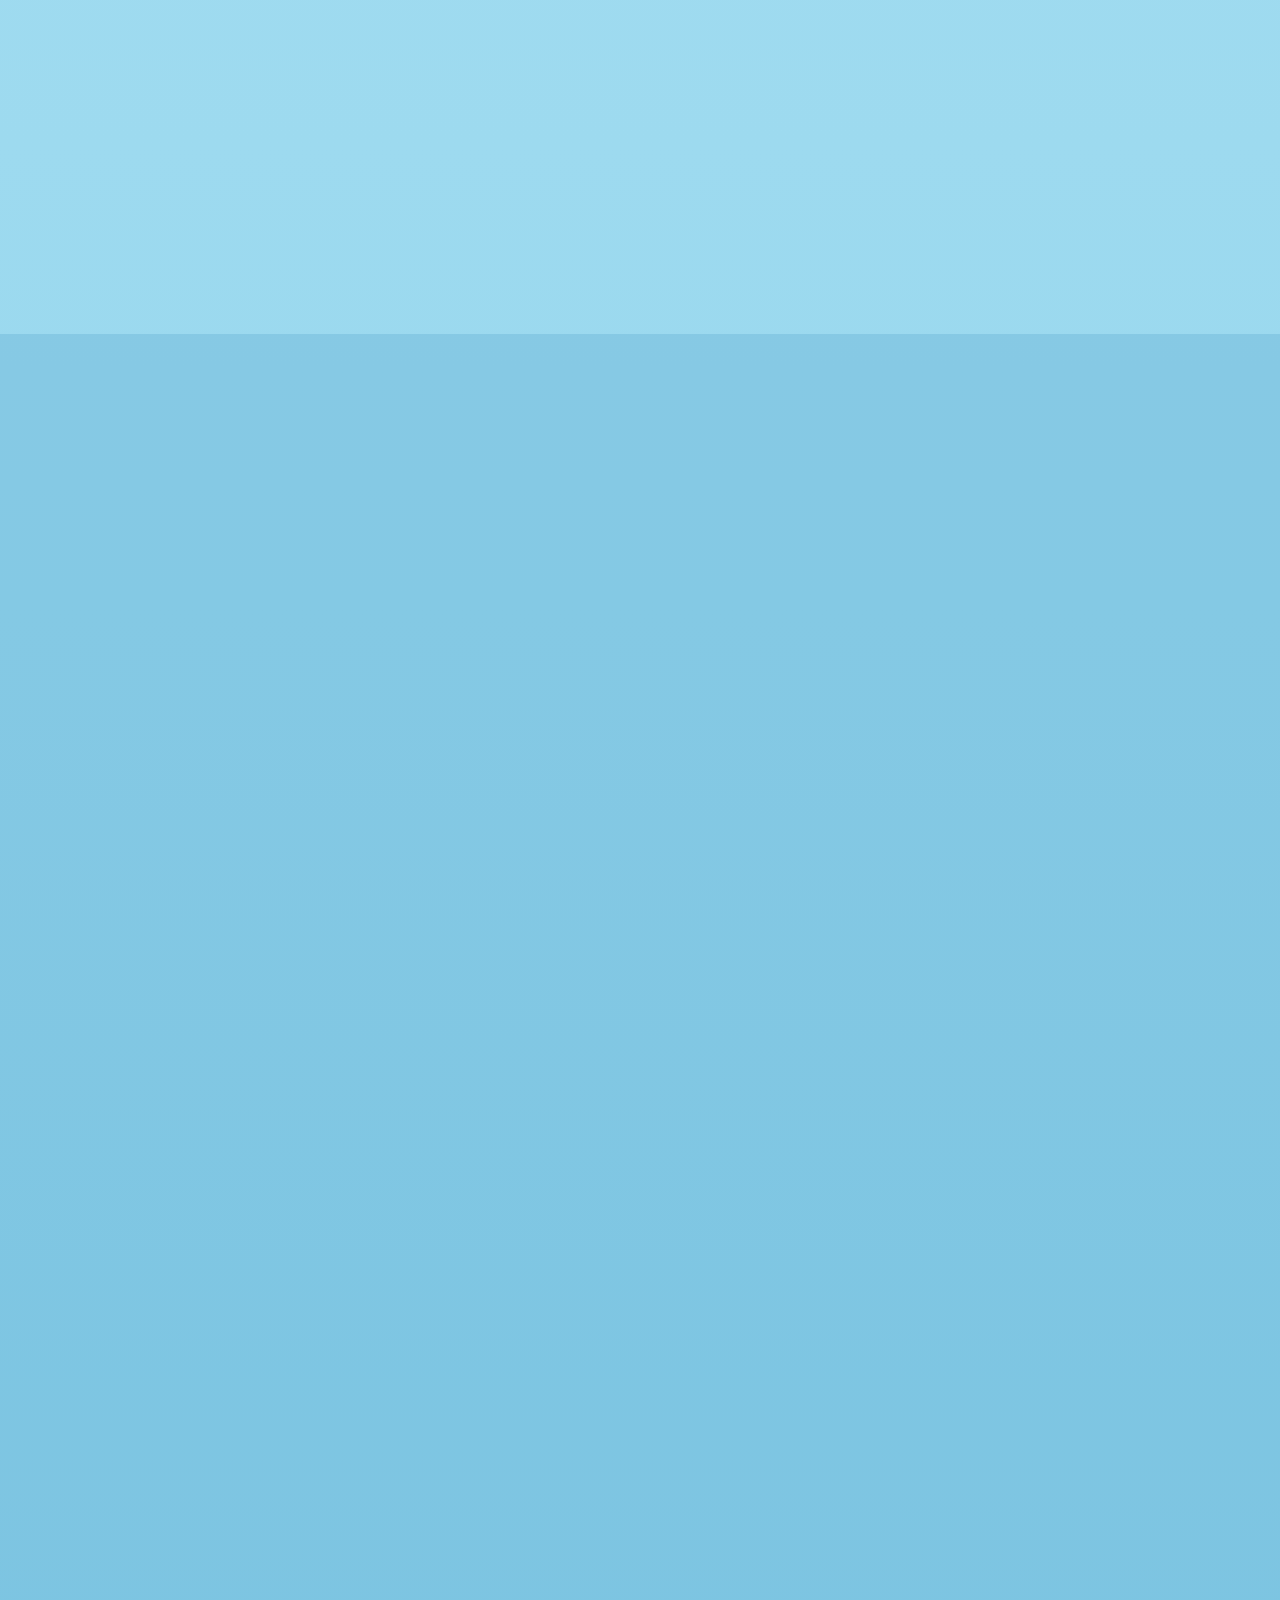
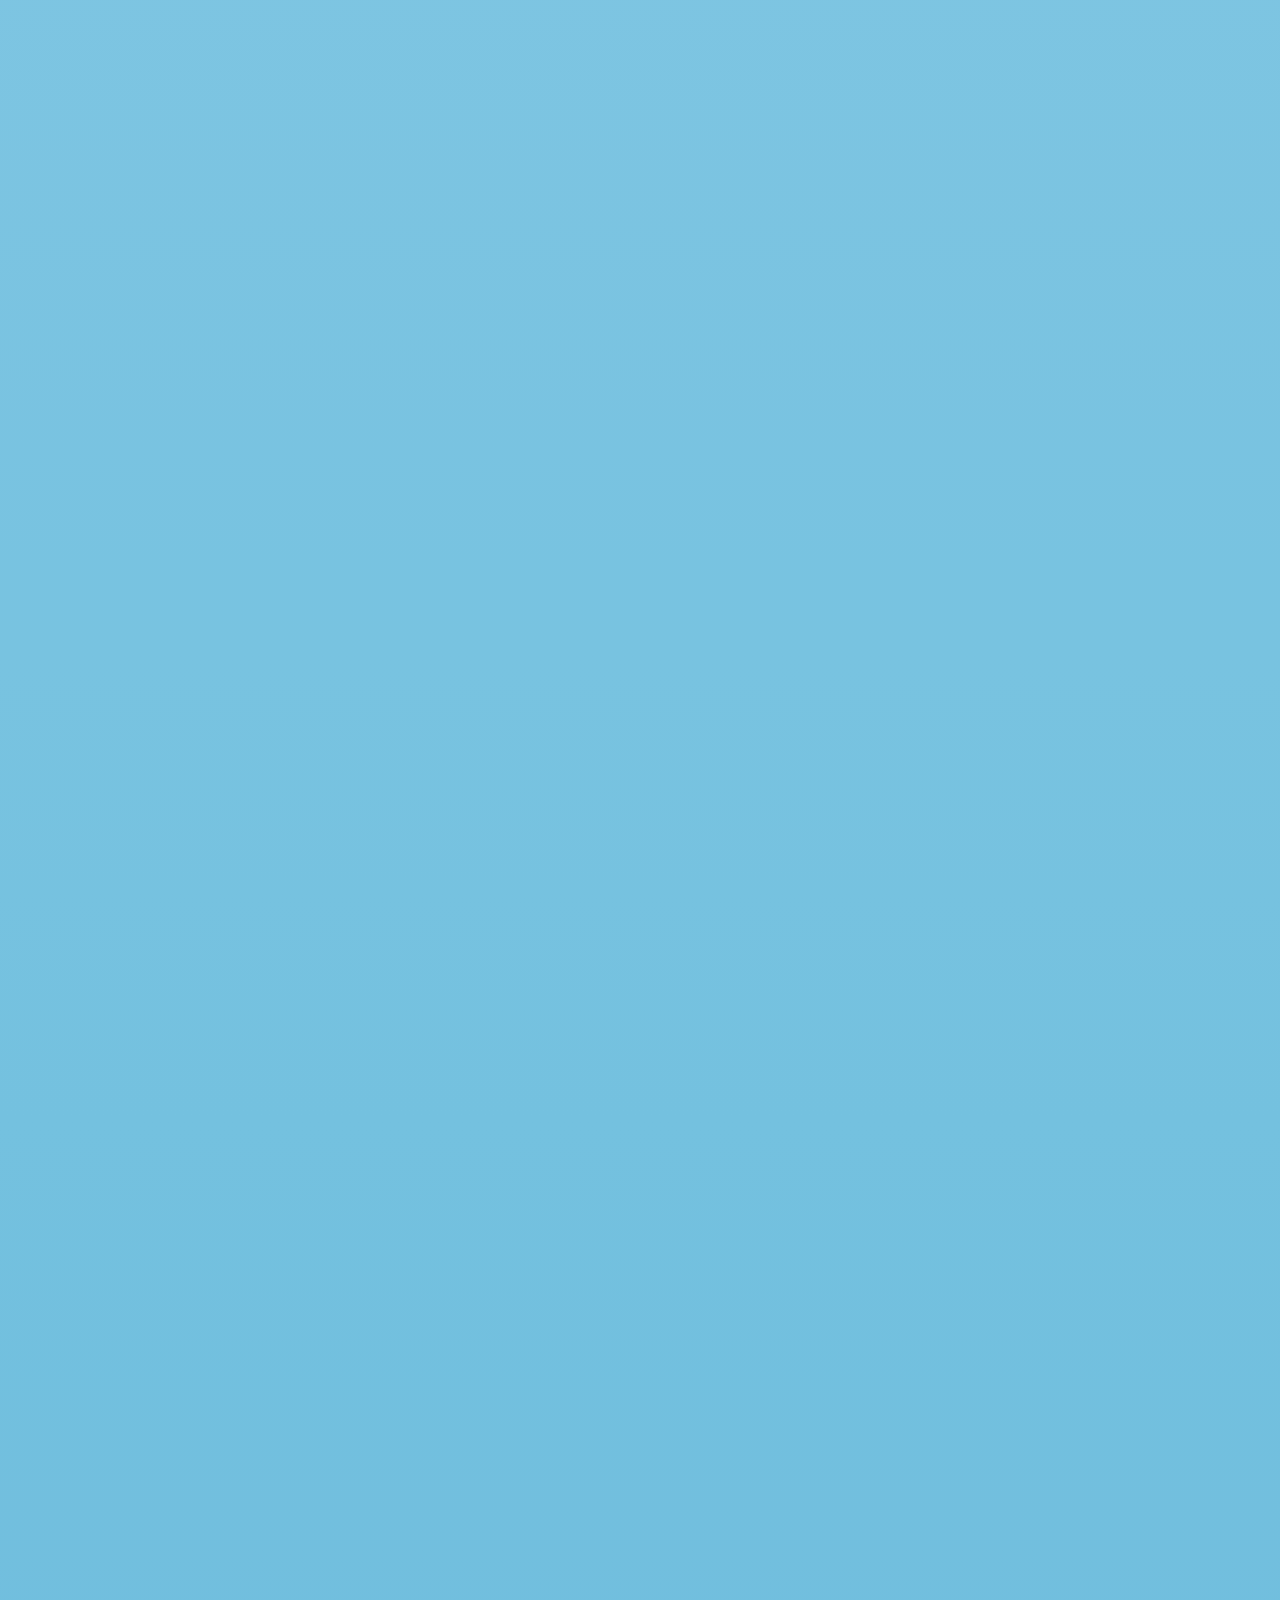
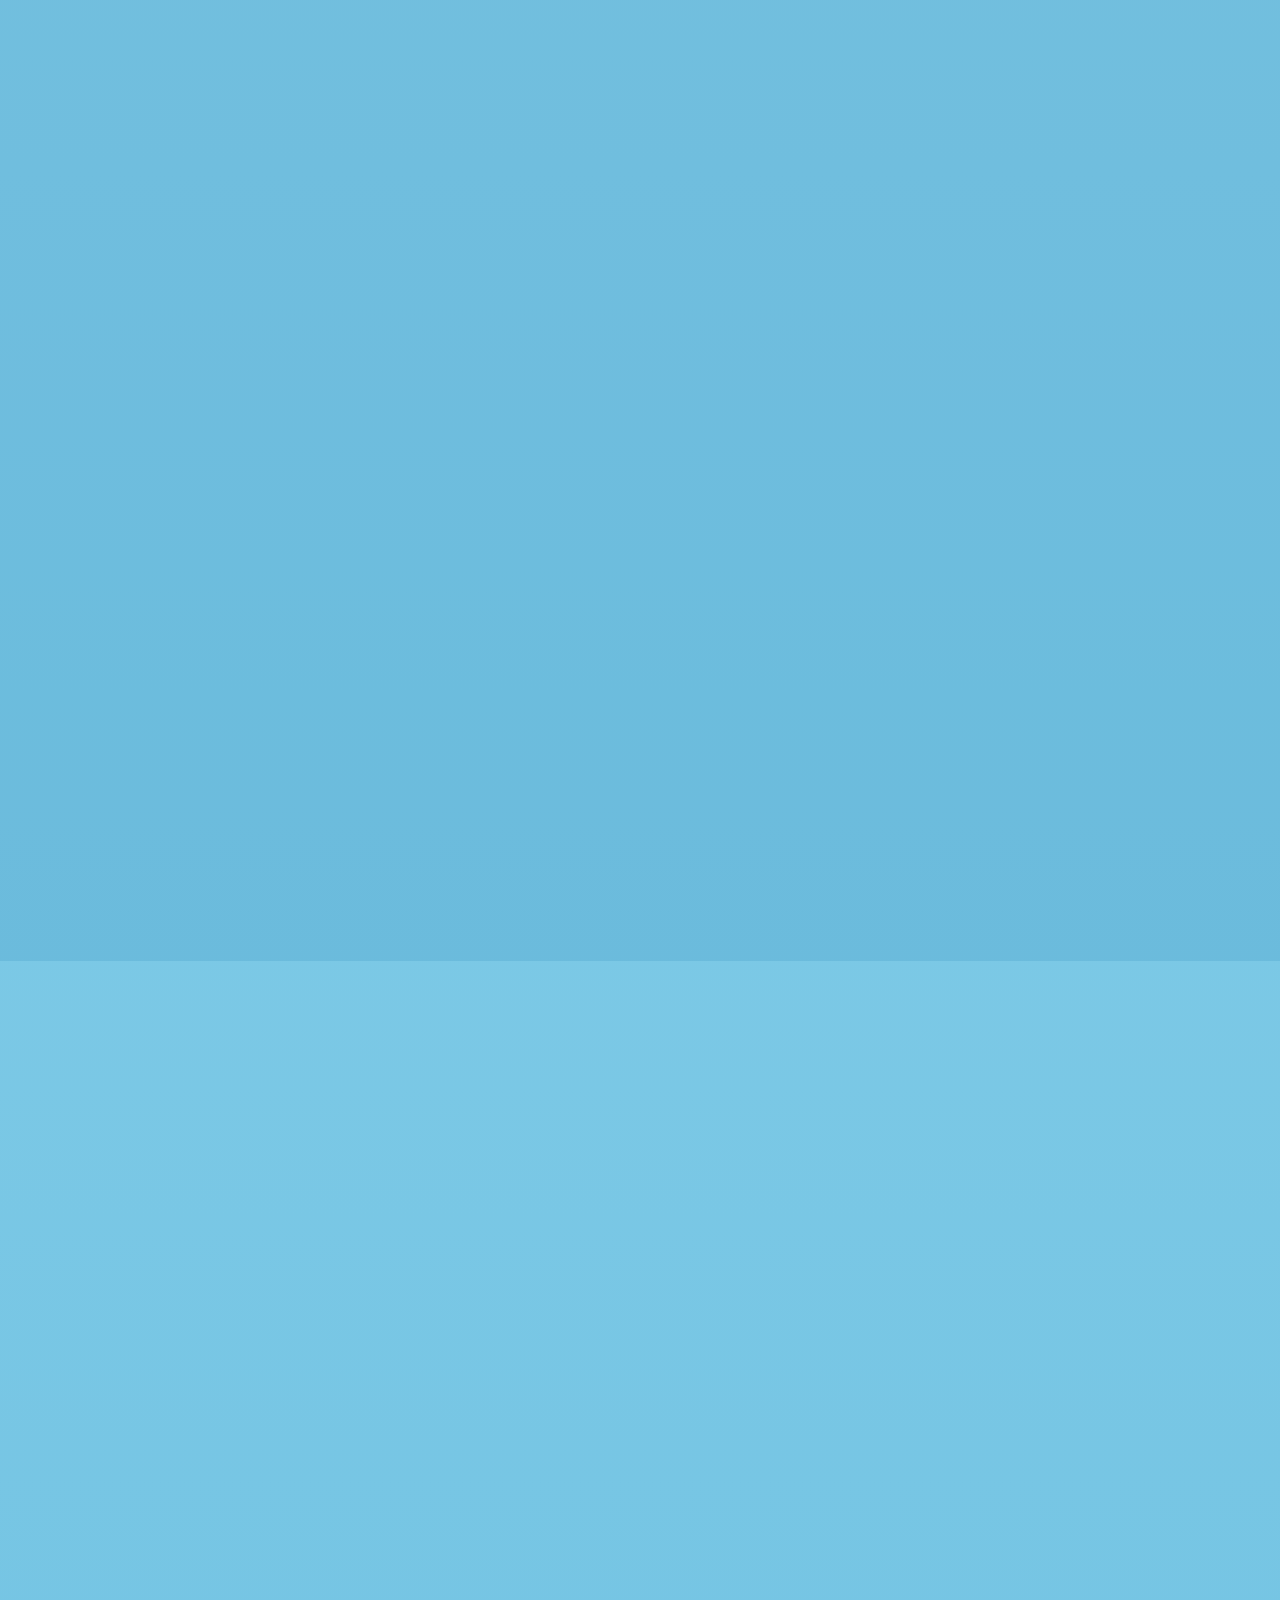
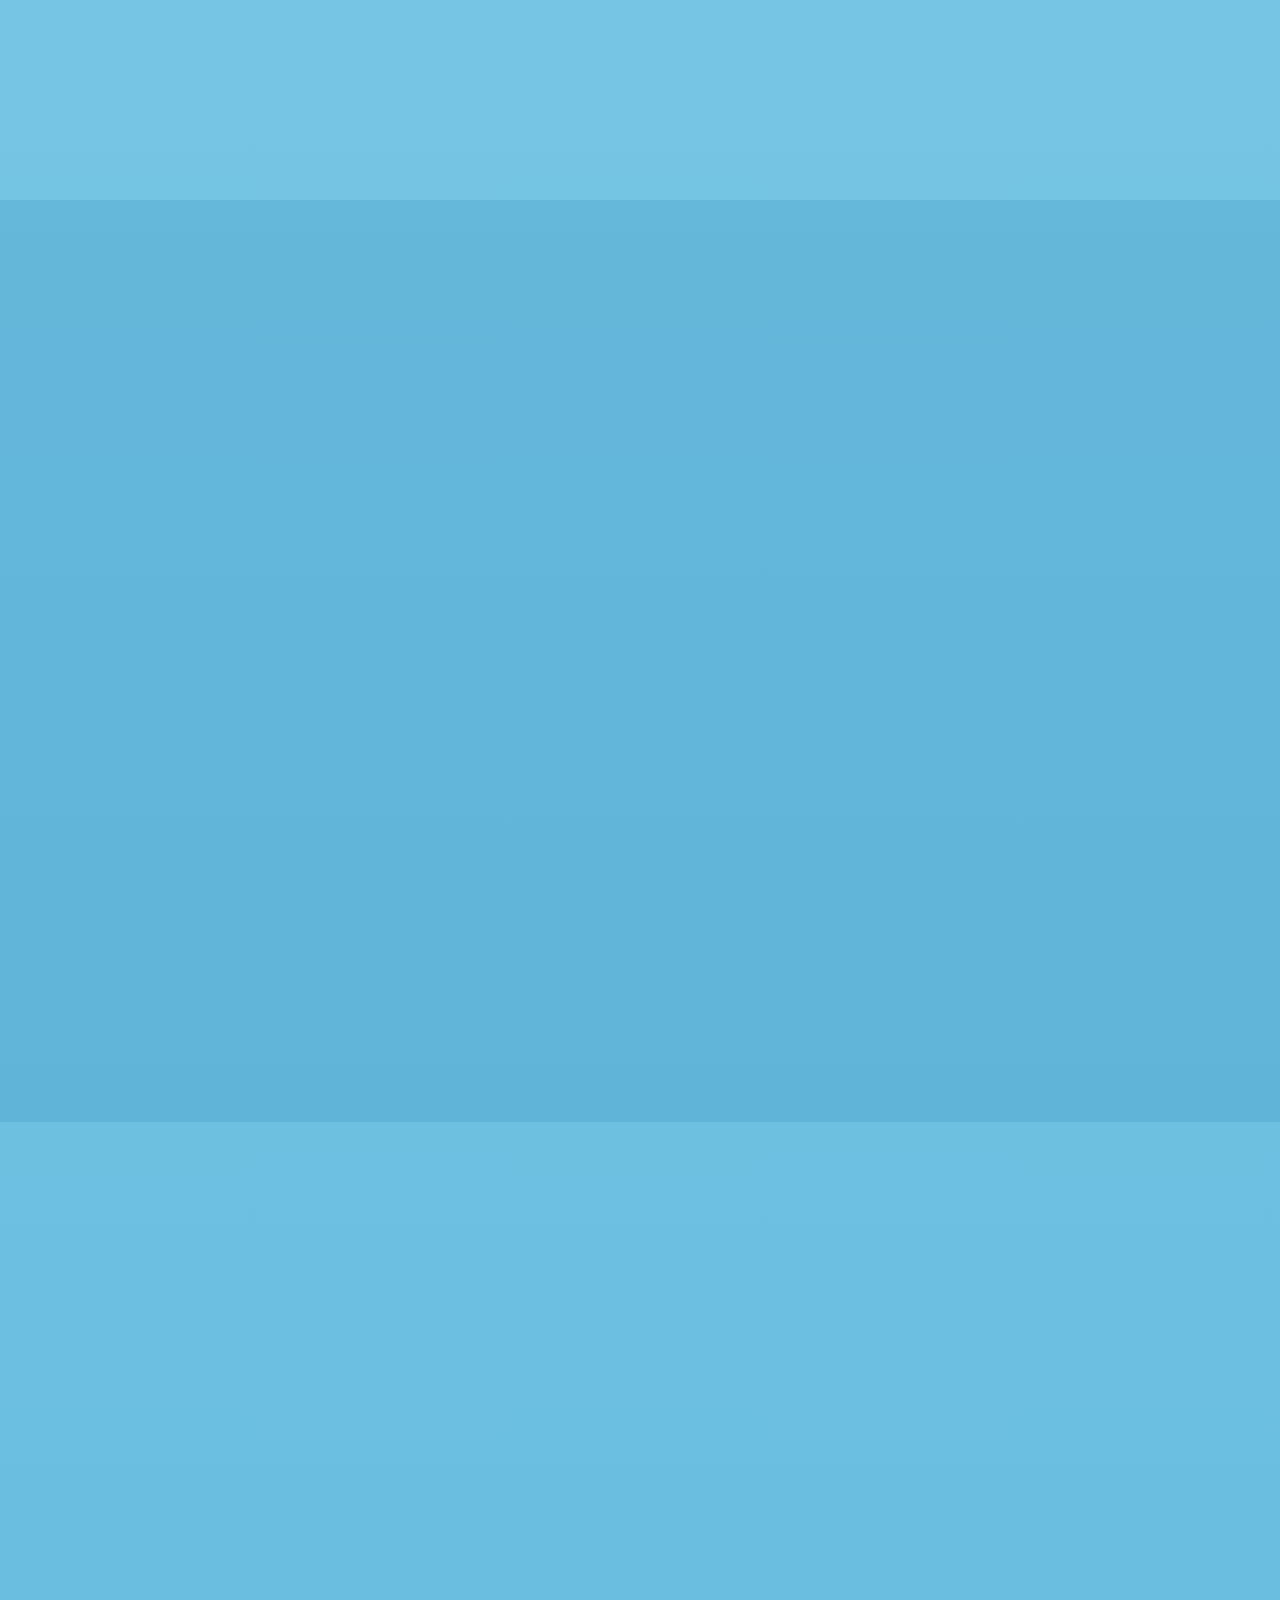
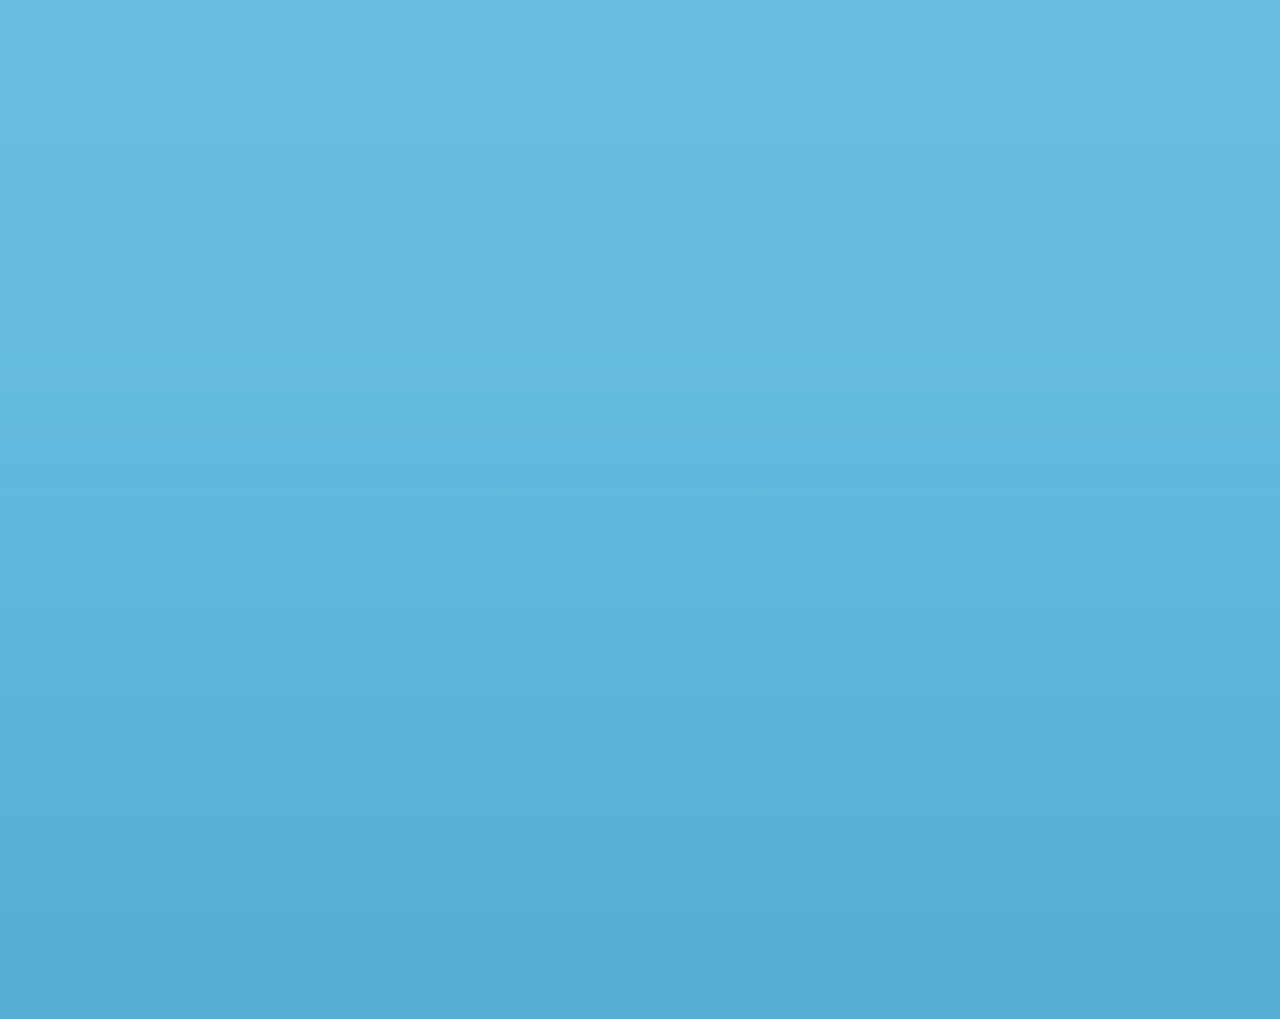
==== commit 99d1e32e: "Add business type under each company and project" ====
--- a/index.html
+++ b/index.html
@@ -171,6 +171,7 @@
                 <div>
                   <h3 class="timeline-role">Senior Software Engineer (Full Stack)</h3>
                   <span class="timeline-company gradient-text">Transflo</span><span class="timeline-badge"><span class="live-dot" aria-hidden="true"></span>Current</span>
+                <span class="timeline-biz">SaaS for trucking logistics across the USA and Canada</span>
                 </div>
                 <div class="timeline-meta"><span>May 2023 – Present</span><span>Tampa, Florida, USA · Remote</span></div>
               </div>
@@ -188,6 +189,7 @@
                 <div>
                   <h3 class="timeline-role">Software Engineer (Full Stack)</h3>
                   <span class="timeline-company gradient-text">Softxpert</span>
+                <span class="timeline-biz">Software house shipping web apps for clients</span>
                 </div>
                 <div class="timeline-meta"><span>June 2021 – April 2023</span><span>Alexandria, Egypt</span></div>
               </div>
@@ -205,6 +207,7 @@
                 <div>
                   <h3 class="timeline-role">Full Stack Software Engineer (Freelance, evenings/weekends)</h3>
                   <span class="timeline-company gradient-text">SwiftX</span>
+                <span class="timeline-biz">Software house, freelance client projects</span>
                 </div>
                 <div class="timeline-meta"><span>December 2021 – April 2025</span><span>Remote</span></div>
               </div>
@@ -222,6 +225,7 @@
                 <div>
                   <h3 class="timeline-role">Software Engineer</h3>
                   <span class="timeline-company gradient-text">Ship &amp; Crew</span>
+                <span class="timeline-biz">Trucking logistics in Egypt</span>
                 </div>
                 <div class="timeline-meta"><span>January – May 2021</span><span>Alexandria, Egypt</span></div>
               </div>
@@ -329,6 +333,7 @@
               <span class="project-num" aria-hidden="true">02</span>
               <span class="project-kicker">Freelance · SwiftX</span>
               <h3 class="project-title"><a class="project-link-stretch" href="https://www.avancedigitalsolutions.com/" target="_blank" rel="noopener noreferrer">Avance Digital<span class="sr-only"> (opens in a new tab)</span></a></h3>
+              <span class="project-biz">Marketing and video agency for tennis clubs and brands</span>
               <p class="project-desc">Website for a content and video-production agency serving tennis clubs, tournaments and brands. Built as a freelance engineer at SwiftX with Next.js, Mailgun and AWS S3, deployed on Vercel.</p>
               <ul class="skill-chips project-stack"><li class="chip">Next.js</li><li class="chip">React</li><li class="chip">Mailgun</li><li class="chip">AWS S3</li><li class="chip">Vercel</li></ul>
               <span class="project-cta" aria-hidden="true">View project <span class="arrow">&#8599;</span></span>
@@ -344,6 +349,7 @@
               <span class="project-num" aria-hidden="true">03</span>
               <span class="project-kicker">Softxpert</span>
               <h3 class="project-title"><a class="project-link-stretch" href="https://www.postscanmail.com/" target="_blank" rel="noopener noreferrer">PostScanMail (PSM)<span class="sr-only"> (opens in a new tab)</span></a></h3>
+              <span class="project-biz">Redirects your mail, then acts on it for you</span>
               <p class="project-desc">Digital mailroom service to receive, scan, forward and manage mail online with real U.S. street addresses. At Softxpert I cut slow MySQL query times from ~7 s to ~0.4 s (~17x faster) and integrated the Recurly and USAePay payment gateways.</p>
               <ul class="skill-chips project-stack"><li class="chip">MySQL</li><li class="chip">Angular</li><li class="chip">Payments</li><li class="chip">Performance</li></ul>
               <span class="project-cta" aria-hidden="true">View project <span class="arrow">&#8599;</span></span>
@@ -359,6 +365,7 @@
               <span class="project-num" aria-hidden="true">04</span>
               <span class="project-kicker">Softxpert</span>
               <h3 class="project-title"><a class="project-link-stretch" href="https://www.certifixlivescan.com/" target="_blank" rel="noopener noreferrer">Certifix Live Scan<span class="sr-only"> (opens in a new tab)</span></a></h3>
+              <span class="project-biz">Fingerprinting with a find-a-location search</span>
               <p class="project-desc">Nationwide fingerprinting service site for Live Scan submissions, FBI background checks and FD-258 fingerprint cards, with a find-a-location search. Built during my time at Softxpert.</p>
               <ul class="skill-chips project-stack"><li class="chip">Full Stack</li></ul>
               <span class="project-cta" aria-hidden="true">View project <span class="arrow">&#8599;</span></span>
--- a/assets/css/styles.css
+++ b/assets/css/styles.css
@@ -1277,3 +1277,7 @@
 .project-code-link:focus-visible { outline: 2px solid var(--accent-1); outline-offset: 3px; border-radius: 4px; }
 .project-note { margin-top: 0.75rem; color: var(--text-muted); font-size: 0.8125rem; }
 .project-preview picture { display: contents; }
+
+/* ===== Business type labels ===== */
+.timeline-biz { display: block; margin-top: 0.25rem; color: var(--accent-1); font-family: var(--mono); font-size: 0.8125rem; letter-spacing: 0.01em; }
+.project-biz { display: block; margin: -0.25rem 0 0.75rem; color: var(--accent-1); font-family: var(--mono); font-size: 0.8125rem; letter-spacing: 0.01em; }
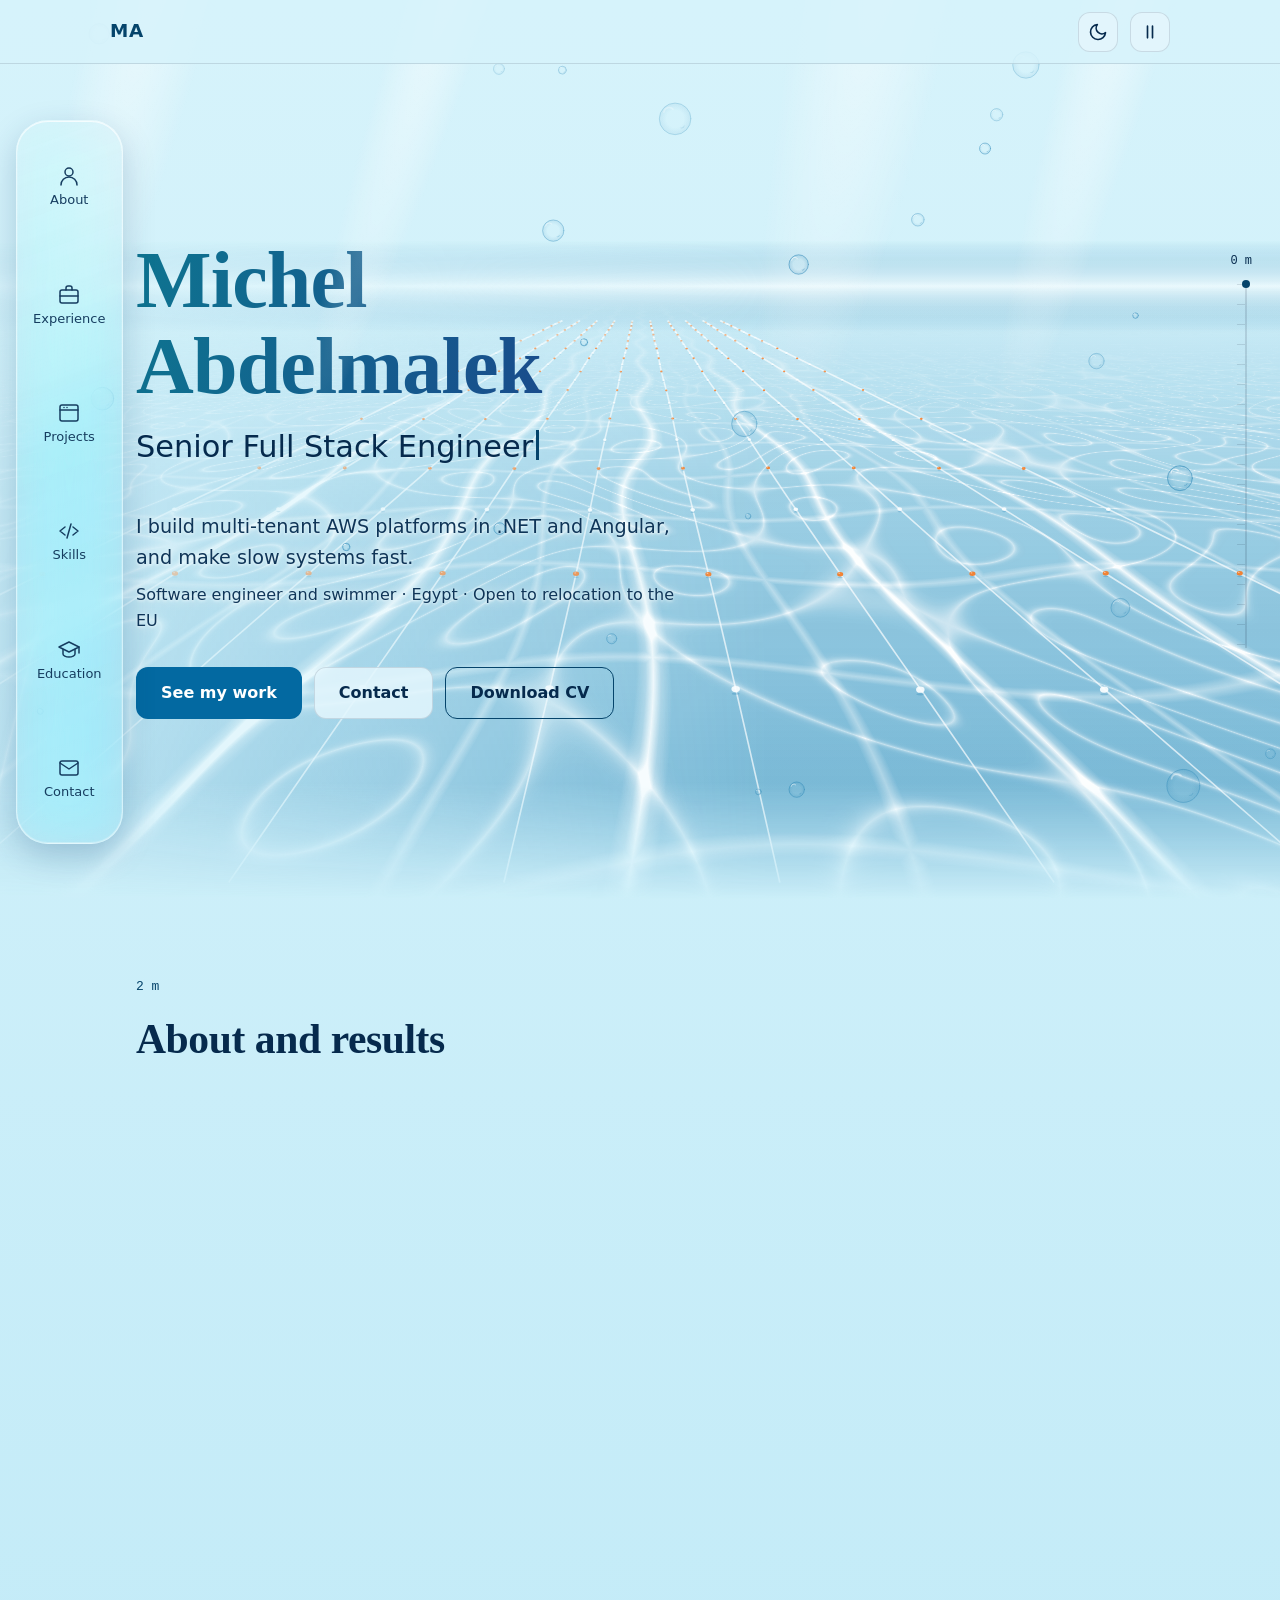
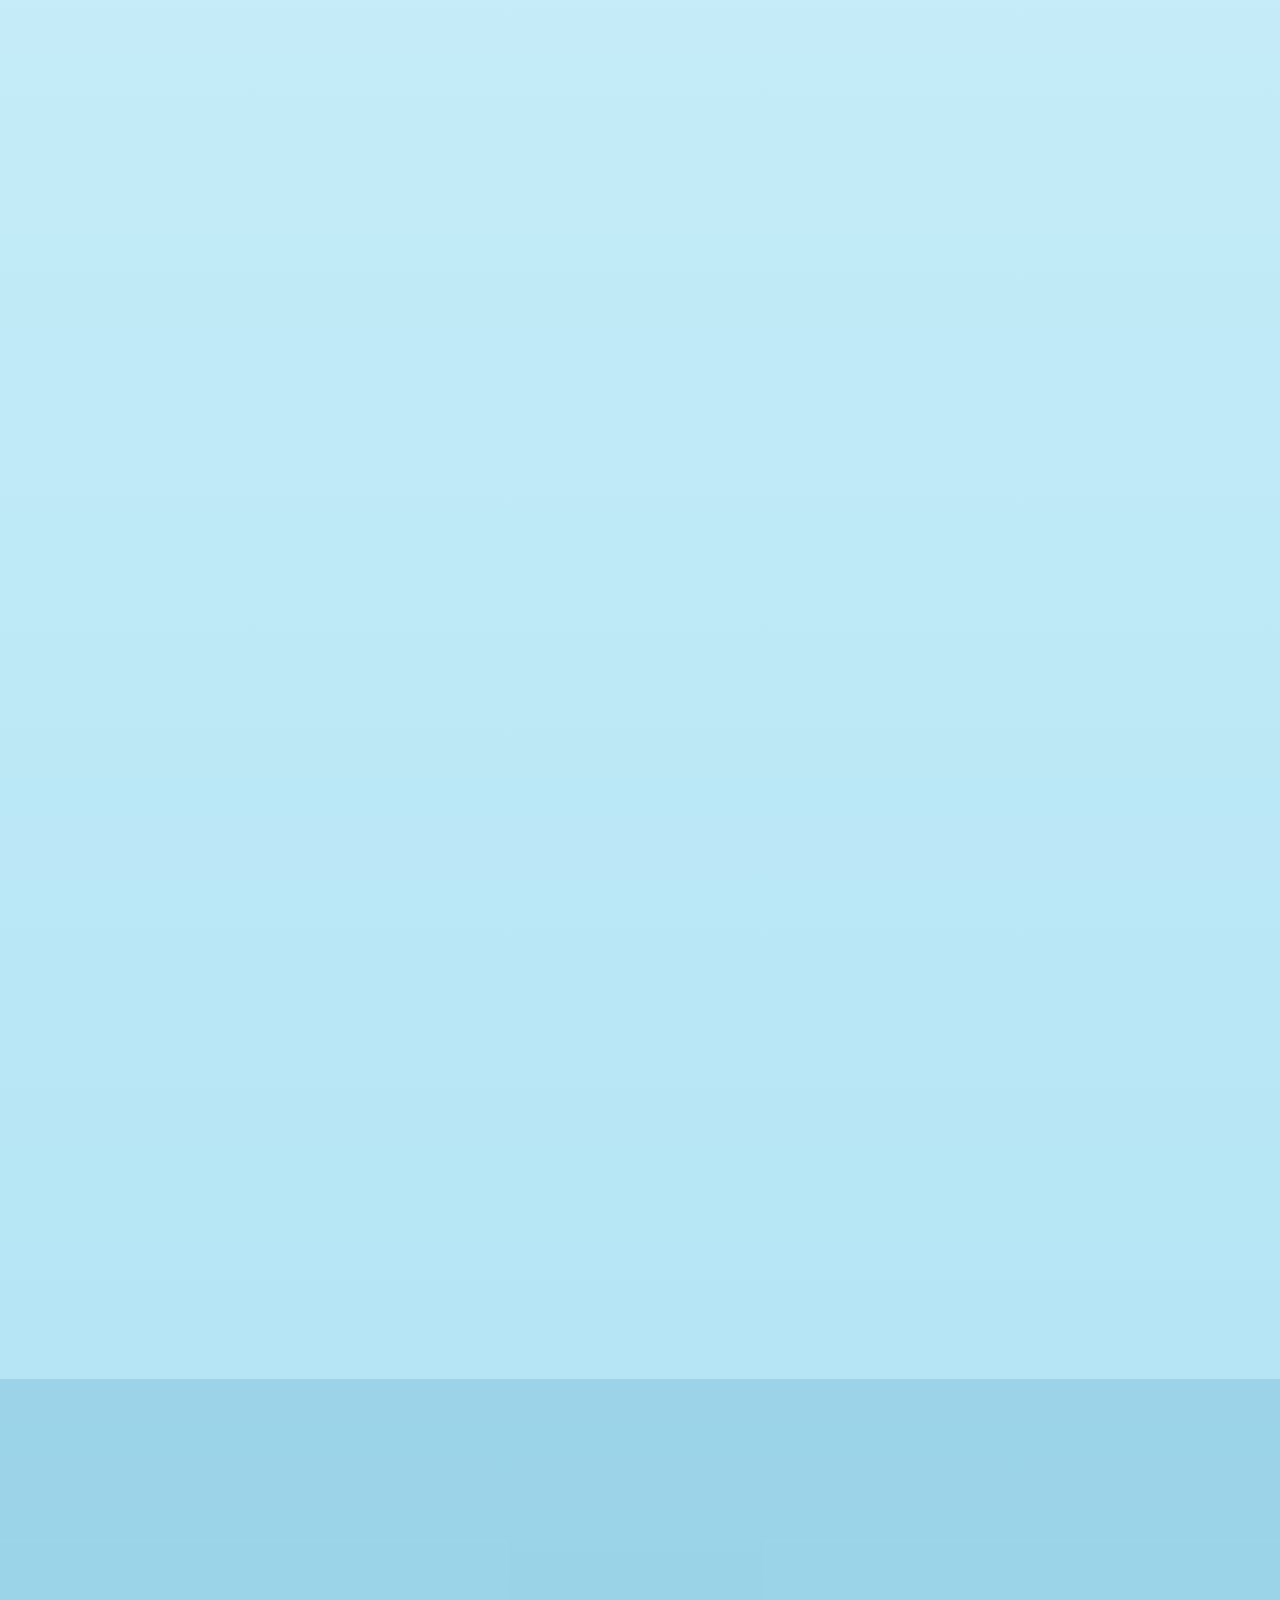
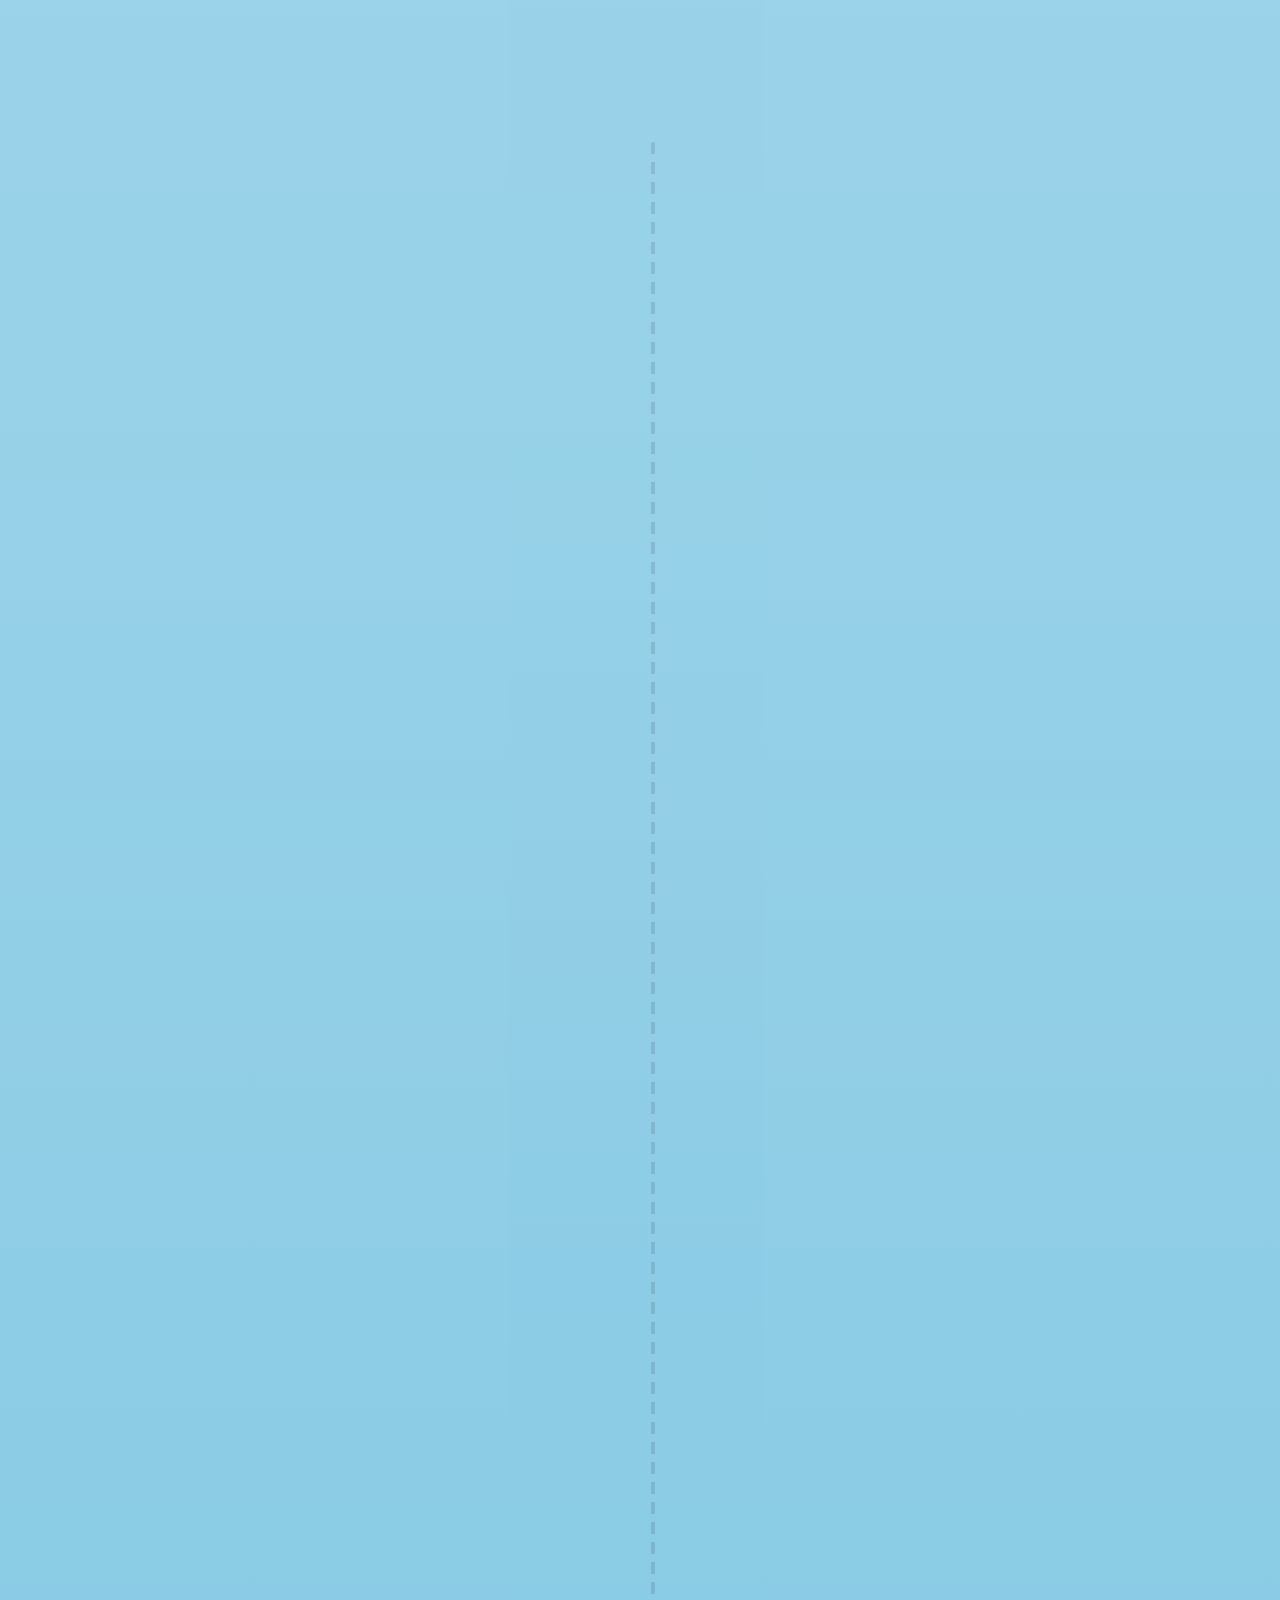
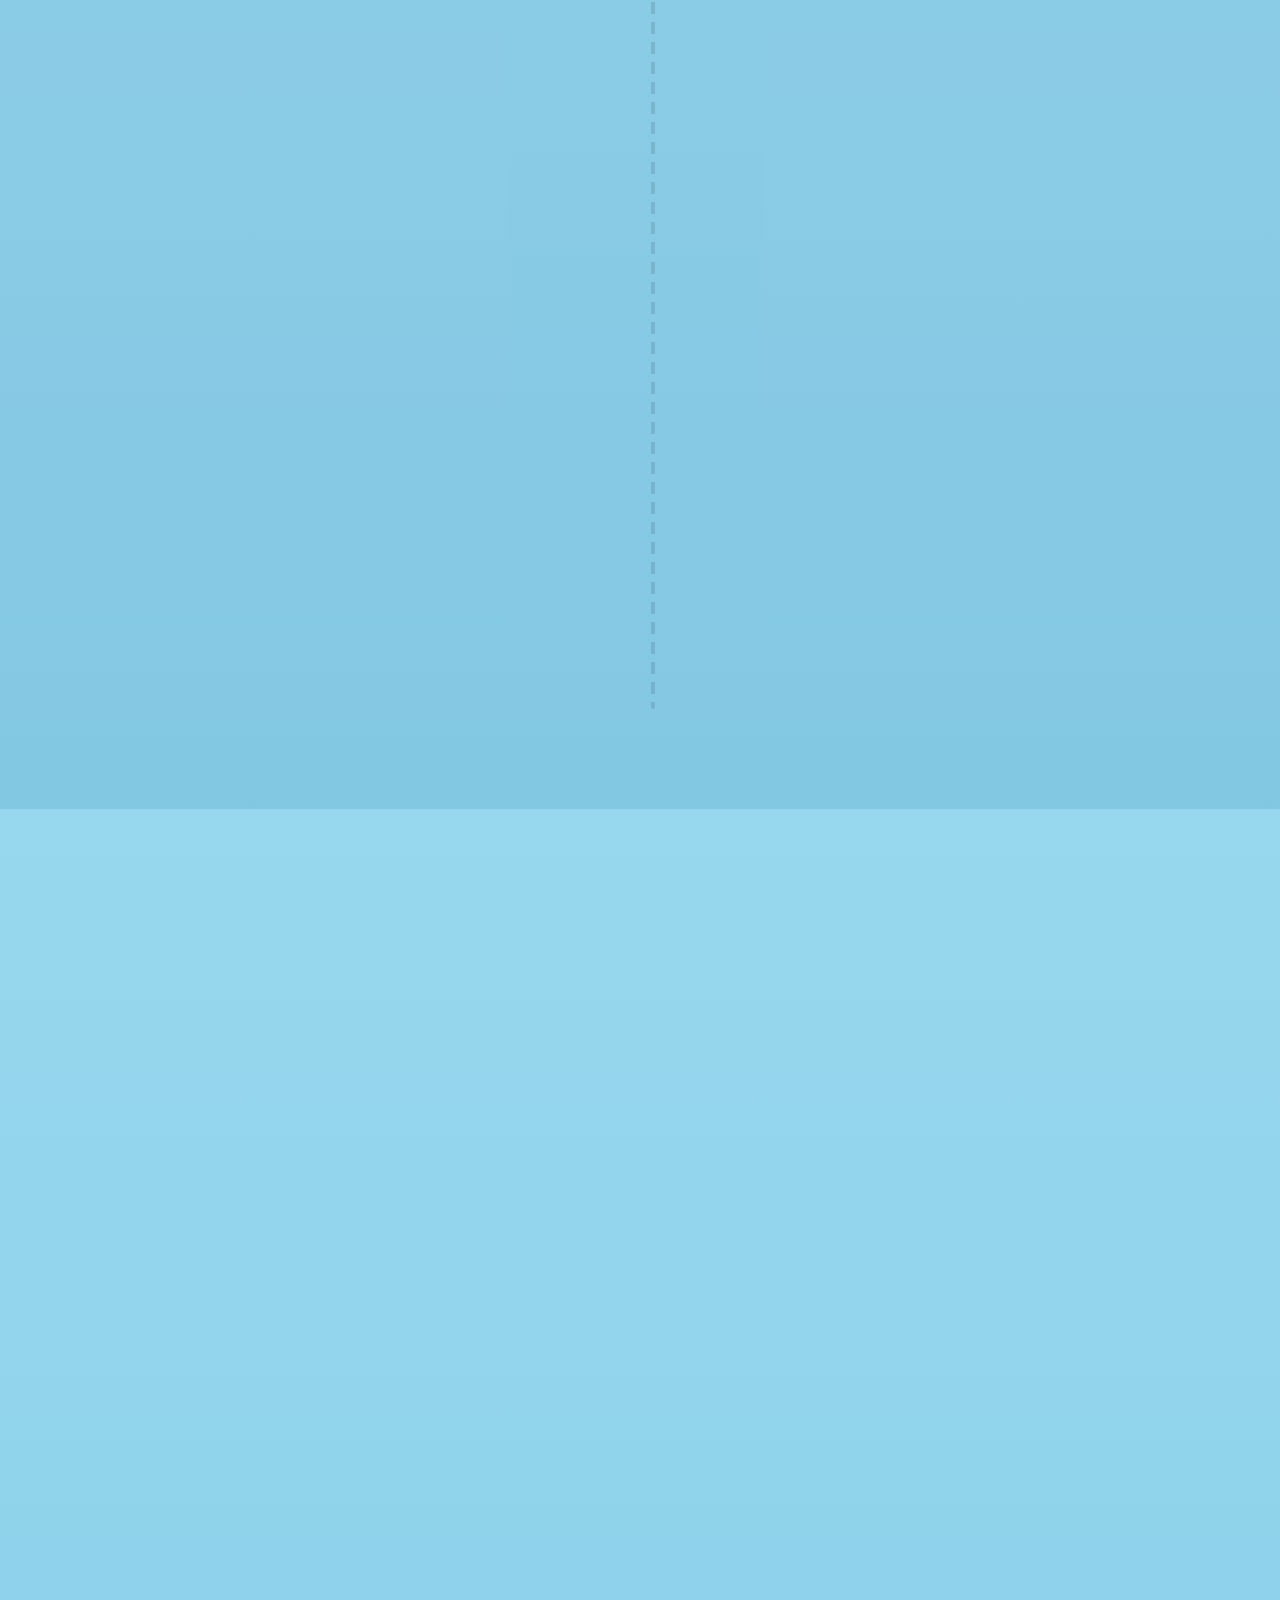
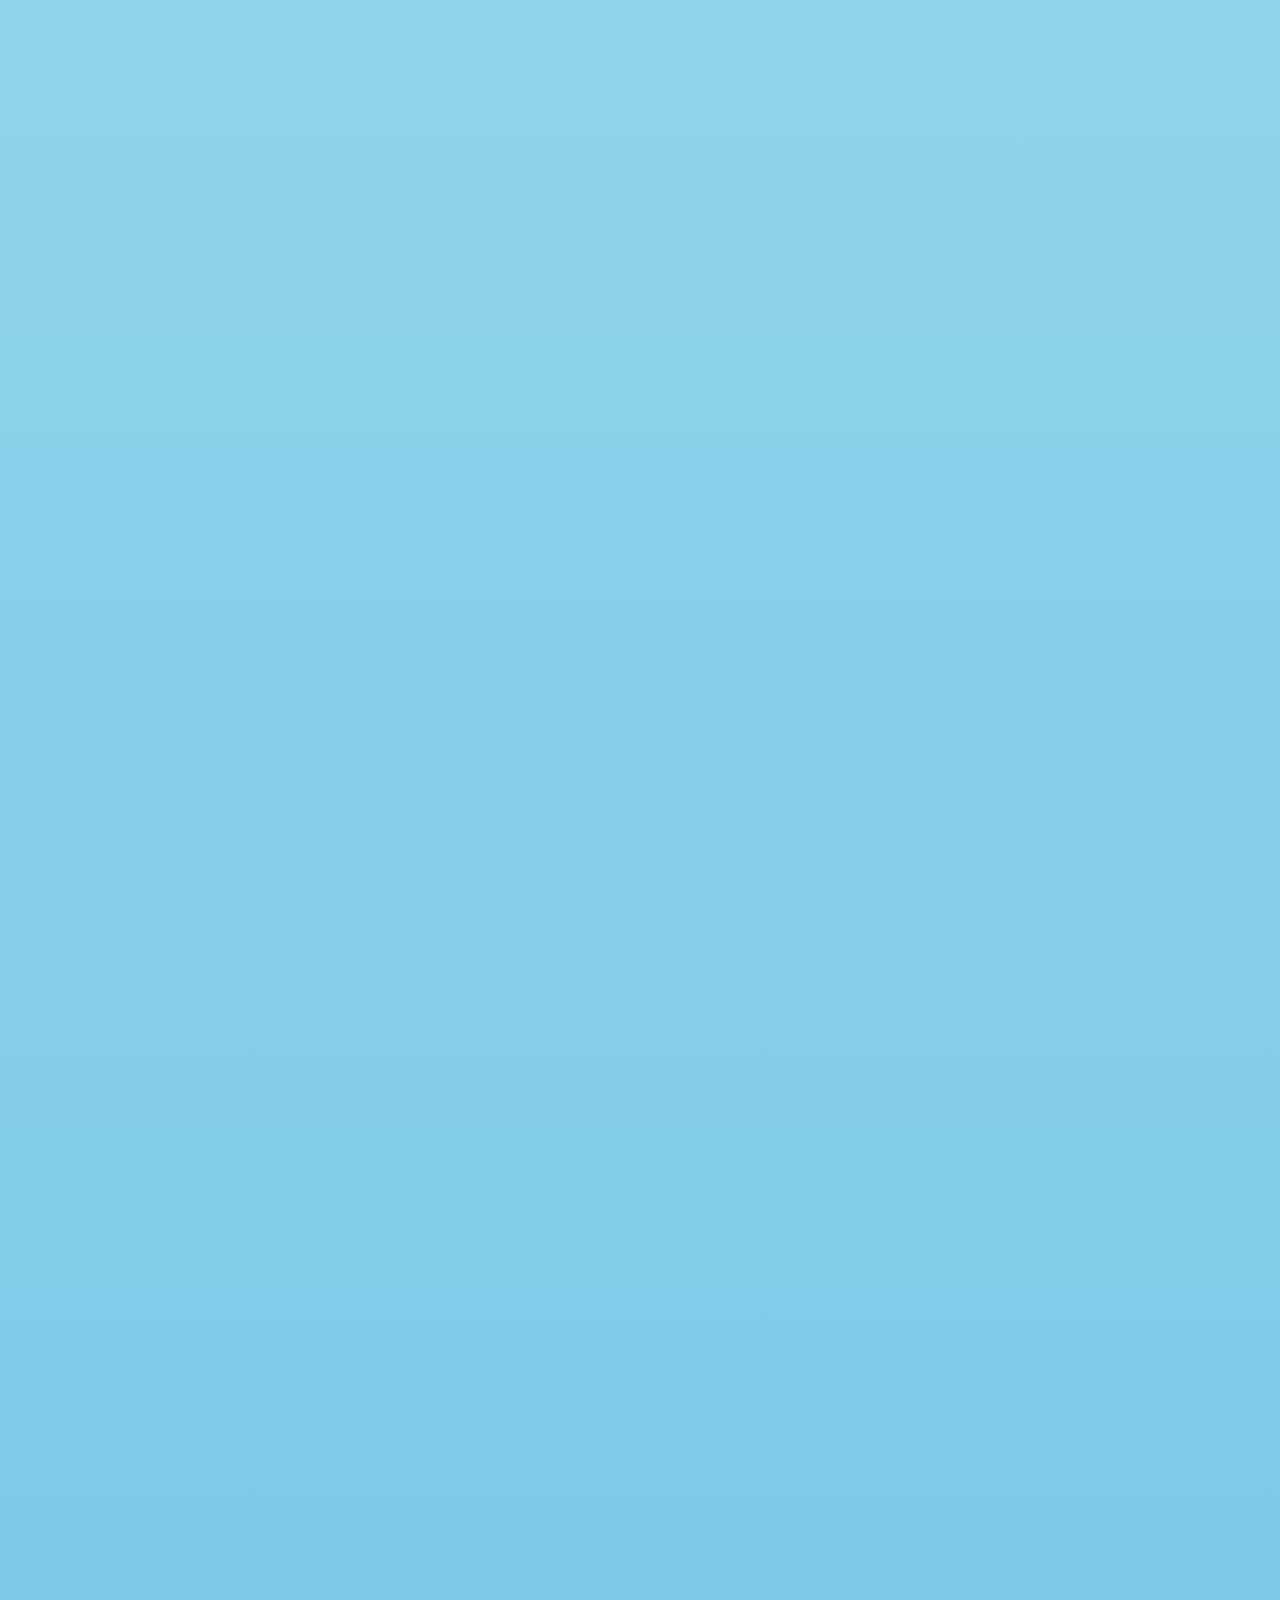
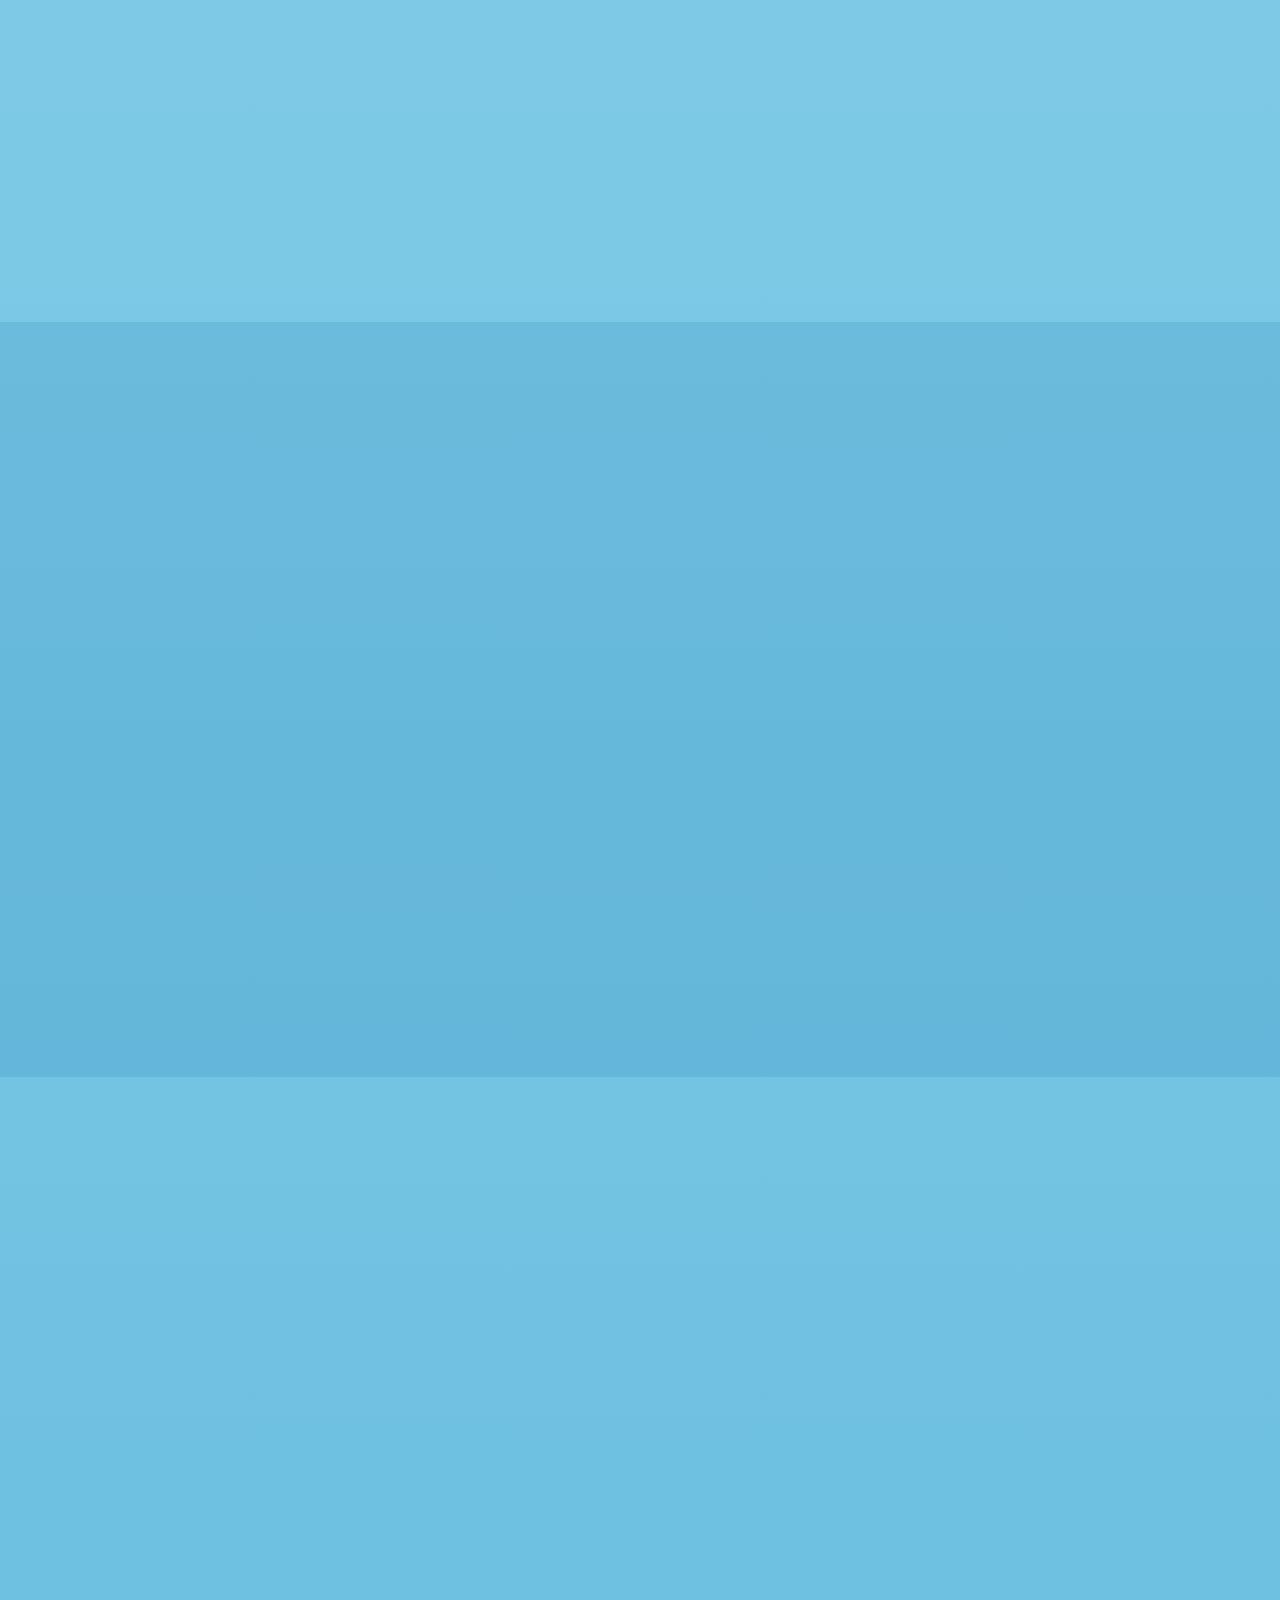
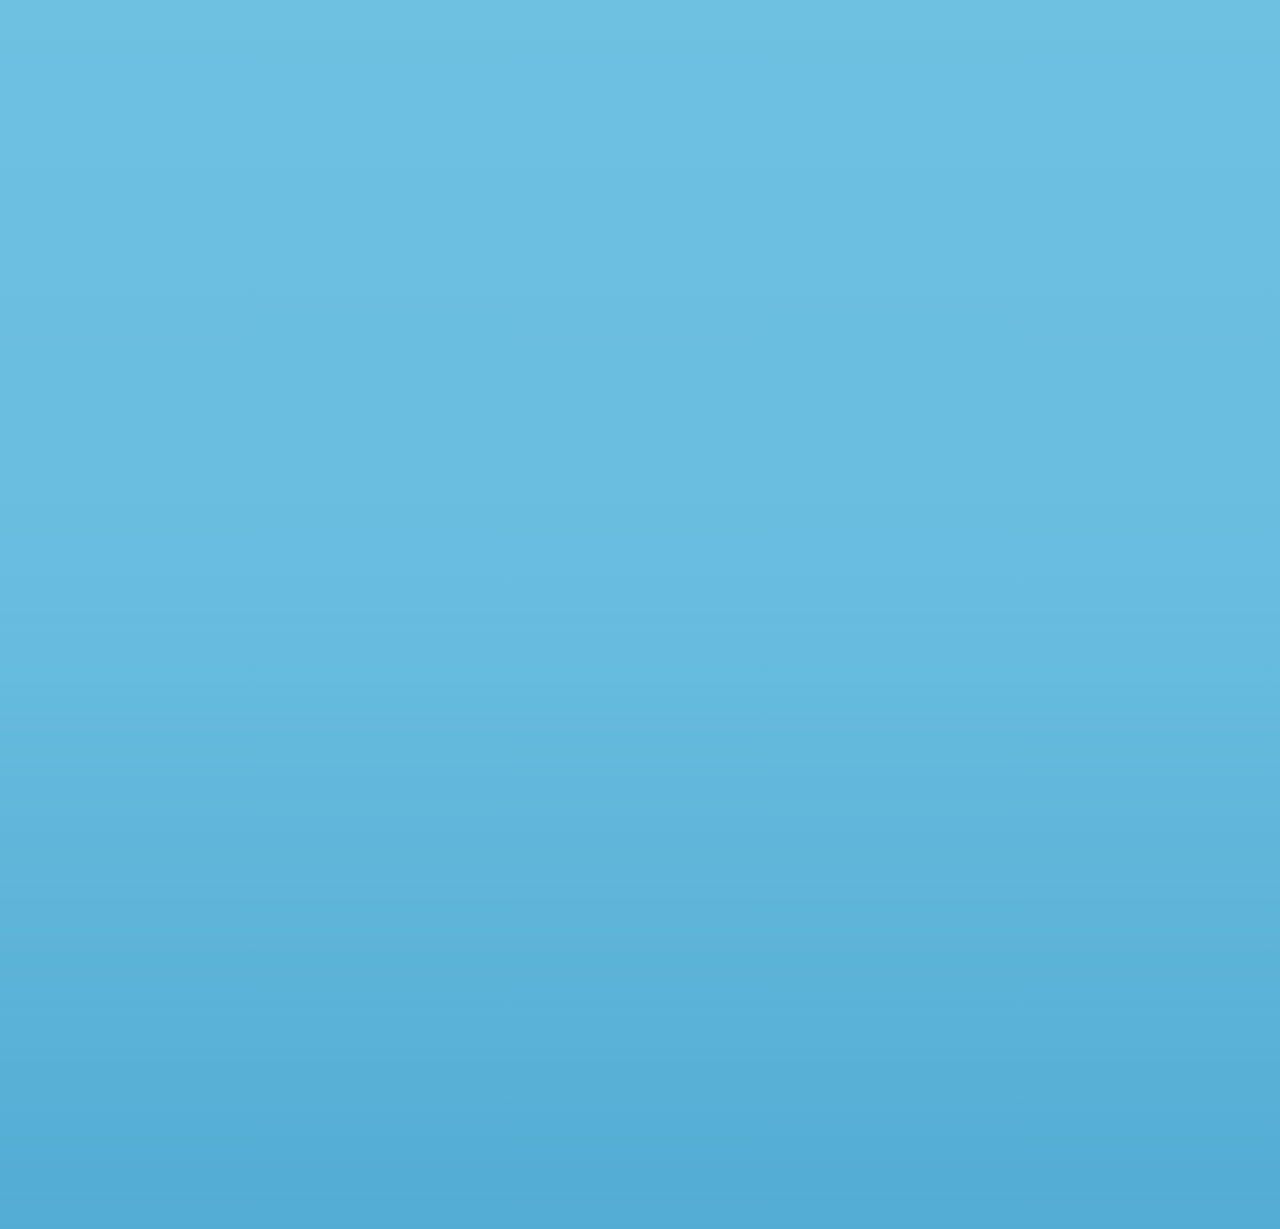
==== commit baefbe0d: "Merge About and results, outside work card, trim length, calm mode, project jump links, waterline sh" ====
--- a/index.html
+++ b/index.html
@@ -37,7 +37,6 @@
       <ul class="nav-menu" id="nav-menu">
         <li><a class="nav-link" href="#about"><svg aria-hidden="true" viewBox="0 0 24 24" fill="none" stroke="currentColor" stroke-width="1.5" stroke-linecap="round" stroke-linejoin="round"><circle cx="12" cy="8" r="4"/><path d="M4 21a8 8 0 0 1 16 0"/></svg><span>About</span></a></li>
         <li><a class="nav-link" href="#experience"><svg aria-hidden="true" viewBox="0 0 24 24" fill="none" stroke="currentColor" stroke-width="1.5" stroke-linecap="round" stroke-linejoin="round"><rect x="3" y="7" width="18" height="13" rx="2"/><path d="M9 7V5a2 2 0 0 1 2-2h2a2 2 0 0 1 2 2v2M3 13h18"/></svg><span>Experience</span></a></li>
-        <li><a class="nav-link" href="#highlights"><svg aria-hidden="true" viewBox="0 0 24 24" fill="none" stroke="currentColor" stroke-width="1.5" stroke-linecap="round" stroke-linejoin="round"><path d="m12 3 2.6 5.6 6.1.7-4.5 4.2 1.2 6L12 16.5 6.6 19.5l1.2-6L3.3 9.3l6.1-.7z"/></svg><span>Highlights</span></a></li>
         <li><a class="nav-link" href="#projects"><svg aria-hidden="true" viewBox="0 0 24 24" fill="none" stroke="currentColor" stroke-width="1.5" stroke-linecap="round" stroke-linejoin="round"><rect x="3" y="4" width="18" height="16" rx="2"/><path d="M3 9h18M7 6.5h.01M10 6.5h.01"/></svg><span>Projects</span></a></li>
         <li><a class="nav-link" href="#skills"><svg aria-hidden="true" viewBox="0 0 24 24" fill="none" stroke="currentColor" stroke-width="1.5" stroke-linecap="round" stroke-linejoin="round"><path d="m8 8-5 4 5 4M16 8l5 4-5 4M14 5l-4 14"/></svg><span>Skills</span></a></li>
         <li><a class="nav-link" href="#education"><svg aria-hidden="true" viewBox="0 0 24 24" fill="none" stroke="currentColor" stroke-width="1.5" stroke-linecap="round" stroke-linejoin="round"><path d="m2 9 10-5 10 5-10 5z"/><path d="M6 11.5V16c0 1.5 2.7 3 6 3s6-1.5 6-3v-4.5M22 9v6"/></svg><span>Education</span></a></li>
@@ -47,8 +46,13 @@
         <svg class="icon-sun" aria-hidden="true" viewBox="0 0 24 24" fill="none" stroke="currentColor" stroke-width="2" stroke-linecap="round"><circle cx="12" cy="12" r="4"/><path d="M12 2v2M12 20v2M4.9 4.9l1.4 1.4M17.7 17.7l1.4 1.4M2 12h2M20 12h2M4.9 19.1l1.4-1.4M17.7 6.3l1.4-1.4"/></svg>
         <svg class="icon-moon" aria-hidden="true" viewBox="0 0 24 24" fill="none" stroke="currentColor" stroke-width="2" stroke-linecap="round" stroke-linejoin="round"><path d="M21 12.8A9 9 0 1 1 11.2 3a7 7 0 0 0 9.8 9.8z"/></svg>
       </button>
+      <button class="icon-btn calm-toggle" id="calm-toggle" type="button" aria-pressed="false" aria-label="Pause animations (calm mode)" title="Pause animations (calm mode)">
+        <svg class="icon-pause" aria-hidden="true" viewBox="0 0 24 24" fill="none" stroke="currentColor" stroke-width="2" stroke-linecap="round"><path d="M9 5v14M15 5v14"/></svg>
+        <svg class="icon-play" aria-hidden="true" viewBox="0 0 24 24" fill="currentColor"><path d="M8 5.5v13a1 1 0 0 0 1.5.86l10.5-6.5a1 1 0 0 0 0-1.72L9.5 4.64A1 1 0 0 0 8 5.5z"/></svg>
+      </button>
     </nav>
   </header>
+  <p class="calm-note" id="calm-note" role="status" hidden>Animations are paused. Press <span aria-hidden="true">&#9654;</span> at the top to play them again.</p>
 
   <main id="main">
     <section id="hero" class="hero" aria-label="Introduction">
@@ -60,7 +64,7 @@
           <p class="hero-lead">I build multi-tenant AWS platforms in .NET and Angular, and make slow systems fast.</p>
           <p class="hero-meta">Software engineer and swimmer · Egypt · Open to relocation to the EU</p>
           <div class="hero-ctas">
-            <a class="btn btn-primary" href="#highlights">See my work</a>
+            <a class="btn btn-primary" href="#results">See my work</a>
             <a class="btn btn-secondary" href="#contact">Contact</a>
             <a class="btn btn-outline cv-download" id="cv-download" href="assets/Michel_Abdelmalek_CV_public.pdf" download="Michel_Abdelmalek_CV.pdf" hidden>Download CV</a>
           </div>
@@ -72,11 +76,11 @@
     <section id="about" class="section" aria-labelledby="about-h">
       <div class="container">
         <span class="section-kicker reveal" aria-hidden="true">2 m</span>
-        <h2 id="about-h" class="section-title reveal">About</h2>
+        <h2 id="about-h" class="section-title reveal">About and results</h2>
         <div class="about-layout">
         <div class="about-text reveal">
           <p>I'm a full stack engineer with <strong>5+ years</strong> of experience, mostly on microservices and event-driven backends in AWS, with Angular on the front.</p>
-          <p>For <strong>3+ years</strong> I've worked remotely for a US company. I helped build its multi-tenant AWS platform from the first commit, I own its <strong>real-time record locking</strong> and <strong>tenant caching</strong> end to end, our load testing caught a slow path before customers felt it (<strong>10x faster</strong>, 5 s to 500 ms), and I mentor other developers.</p>
+          <p>For <strong>3+ years</strong> I've worked remotely for a US company. I helped build its multi-tenant AWS platform from the first commit, I own its <strong>real-time record locking</strong> and <strong>tenant caching</strong> end to end, our load testing caught a slow path before customers felt it, and I mentor other developers.</p>
           <p>I work in <strong>C# / .NET</strong> and <strong>Java / Spring Boot</strong>. I speak French at B2 (DELF).</p>
         </div>
           <dl class="about-facts glass reveal" aria-label="At a glance">
@@ -88,7 +92,87 @@
             <div><dt>Outside work</dt><dd>Swimming</dd></div>
           </dl>
         </div>
-        <div class="arch-card glass reveal">
+        <div class="impact-grid" aria-label="Impact highlights">
+          <div class="impact-card glass reveal">
+            <span class="impact-number gradient-text" data-target="100" data-suffix="">100</span>
+            <span class="impact-label">Live tenants</span>
+            <span class="impact-note">3 microservices, 4 Lambda functions</span>
+          </div>
+          <div class="impact-card glass reveal">
+            <span class="impact-number gradient-text" data-target="10" data-suffix="x">10x</span>
+            <span class="impact-label">Faster APIs</span>
+            <span class="impact-note">Next-item navigation, 5 s to 500 ms</span>
+          </div>
+          <div class="impact-card glass reveal">
+            <span class="impact-number gradient-text" data-target="5" data-suffix="+">5+</span>
+            <span class="impact-label">Years of experience</span>
+            <span class="impact-note">3+ remote for a US company</span>
+          </div>
+          <div class="impact-card glass reveal">
+            <span class="impact-number gradient-text" data-target="17" data-suffix="x">17x</span>
+            <span class="impact-label">Faster queries</span>
+            <span class="impact-note">PostScanMail, 7 s to 0.4 s</span>
+          </div>
+        </div>
+        <h3 id="results" class="subsection-title reveal">Selected work</h3>
+        <div class="highlights-grid">
+
+          <article class="flip-card reveal" aria-label="SSE record locking with lock takeover">
+            <div class="flip-inner">
+              <div class="flip-face flip-front glass">
+                <div class="highlight-icon" aria-hidden="true"><svg viewBox="0 0 24 24" fill="none" stroke="currentColor" stroke-width="2" stroke-linecap="round" stroke-linejoin="round"><rect x="4" y="11" width="16" height="10" rx="2"/><path d="M8 11V7a4 4 0 0 1 8 0v4"/></svg></div>
+                <h3>SSE record locking with lock takeover</h3>
+                <dl><dt>Problem</dt><dd>Records locked by idle or abandoned sessions left other users waiting, and locks that never expire cause stuck work.</dd><dt>Solution</dt><dd>Per-tab record locking where every save is validated against the current lock holder's SSE connection. Users can take over a stale lock; the displaced tab gets a real-time warning.</dd></dl>
+                <p class="flip-result"><span class="flip-result-k">Result</span>Conflicting edits prevented, no records left stuck</p>
+              </div>
+            </div>
+          </article>
+
+          <article class="flip-card reveal" aria-label="10x keyset-query speedup">
+            <div class="flip-inner">
+              <div class="flip-face flip-front glass">
+                <div class="highlight-icon" aria-hidden="true"><svg viewBox="0 0 24 24" fill="none" stroke="currentColor" stroke-width="2" stroke-linecap="round" stroke-linejoin="round"><path d="M13 2 3 14h9l-1 8 10-12h-9z"/></svg></div>
+                <h3>10x keyset-query speedup</h3>
+                <dl><dt>Problem</dt><dd>"Next unlocked item" navigation took about 5 s because it scanned pages in memory.</dd><dt>Solution</dt><dd>Replaced page-by-page in-memory scanning with a single keyset query that applies filters and lock status in the database, found using a custom load-testing tool and DataDog.</dd></dl>
+                <p class="flip-result"><span class="flip-result-k">Result</span>~5 s to ~500 ms: 10x faster</p>
+              </div>
+            </div>
+          </article>
+
+          <article class="flip-card reveal" aria-label="Tenant-isolated Redis caching">
+            <div class="flip-inner">
+              <div class="flip-face flip-front glass">
+                <div class="highlight-icon" aria-hidden="true"><svg viewBox="0 0 24 24" fill="none" stroke="currentColor" stroke-width="2" stroke-linecap="round" stroke-linejoin="round"><path d="M12 22s8-4 8-10V5l-8-3-8 3v7c0 6 8 10 8 10z"/></svg></div>
+                <h3>Tenant-isolated Redis caching</h3>
+                <dl><dt>Problem</dt><dd>Tenant settings were read on nearly every request, and a shared cache risks leaking data across tenants.</dd><dt>Solution</dt><dd>Cache-aside Redis caching with keys namespaced by tenant ID, invalidated on every save.</dd></dl>
+                <p class="flip-result"><span class="flip-result-k">Result</span>Hot settings from cache, no cross-tenant leaks</p>
+              </div>
+            </div>
+          </article>
+
+          <article class="flip-card reveal" aria-label="17x MySQL speedup">
+            <div class="flip-inner">
+              <div class="flip-face flip-front glass">
+                <div class="highlight-icon" aria-hidden="true"><svg viewBox="0 0 24 24" fill="none" stroke="currentColor" stroke-width="2" stroke-linecap="round" stroke-linejoin="round"><ellipse cx="12" cy="5" rx="9" ry="3"/><path d="M3 5v14c0 1.7 4 3 9 3s9-1.3 9-3V5"/><path d="M3 12c0 1.7 4 3 9 3s9-1.3 9-3"/></svg></div>
+                <h3>17x MySQL speedup</h3>
+                <dl><dt>Problem</dt><dd>Slow MySQL queries in PostScanMail took about 7 s.</dd><dt>Solution</dt><dd>Added indexes and rewrote queries to remove unnecessary joins, alongside a scalability refactor of the codebase.</dd></dl>
+                <p class="flip-result"><span class="flip-result-k">Result</span>~7 s to ~0.4 s: about 17x faster</p>
+              </div>
+            </div>
+          </article>
+
+        </div>
+      </div>
+    </section>
+
+    <section id="experience" class="section section-alt" aria-labelledby="exp-h">
+      <canvas class="wave-edge wave-top" aria-hidden="true"></canvas>
+      <div class="container">
+        <span class="section-kicker reveal" aria-hidden="true">4 m</span>
+        <h2 id="exp-h" class="section-title reveal">Experience</h2>
+        <p class="exp-note reveal">The Transflo code is private. I can walk you through the architecture and the measurements behind each number in an interview.</p>
+        <details class="arch-fold reveal"><summary>How the Transflo platform fits together <span class="fold-hint">(diagram)</span></summary>
+        <div class="arch-card glass">
           <div class="arch-copy">
             <h3>How the Transflo platform fits together</h3>
             <p>A multi-tenant application with 3 microservices and 4 AWS Lambda functions, serving 100 live customer tenants. I was one of two senior engineers on a team of 6 and owned the real-time record locking and tenant caching end to end.</p>
@@ -130,37 +214,7 @@
           <figcaption class="arch-cap">Request flow through the platform</figcaption>
         </figure>
         </div>
-        <div class="impact-grid" aria-label="Impact highlights">
-          <div class="impact-card glass reveal">
-            <span class="impact-number gradient-text" data-target="100" data-suffix="">100</span>
-            <span class="impact-label">Live tenants</span>
-            <span class="impact-note">3 microservices, 4 Lambda functions</span>
-          </div>
-          <div class="impact-card glass reveal">
-            <span class="impact-number gradient-text" data-target="10" data-suffix="x">10x</span>
-            <span class="impact-label">Faster APIs</span>
-            <span class="impact-note">Next-item navigation, 5 s to 500 ms</span>
-          </div>
-          <div class="impact-card glass reveal">
-            <span class="impact-number gradient-text" data-target="5" data-suffix="+">5+</span>
-            <span class="impact-label">Years of experience</span>
-            <span class="impact-note">3+ remote for a US company</span>
-          </div>
-          <div class="impact-card glass reveal">
-            <span class="impact-number gradient-text" data-target="17" data-suffix="x">17x</span>
-            <span class="impact-label">Faster queries</span>
-            <span class="impact-note">PostScanMail, 7 s to 0.4 s</span>
-          </div>
-        </div>
-      </div>
-    </section>
-
-    <section id="experience" class="section section-alt" aria-labelledby="exp-h">
-      <canvas class="wave-edge wave-top" aria-hidden="true"></canvas>
-      <div class="container">
-        <span class="section-kicker reveal" aria-hidden="true">4 m</span>
-        <h2 id="exp-h" class="section-title reveal">Experience</h2>
-        <p class="exp-note reveal">The Transflo code is private. I can walk you through the architecture and the measurements behind each number in an interview.</p>
+        </details>
         <div class="timeline">
           <div class="timeline-progress" aria-hidden="true"></div>
 
@@ -176,8 +230,8 @@
                 <div class="timeline-meta"><span>May 2023 – Present</span><span>Tampa, Florida, USA · Remote</span></div>
               </div>
               <p class="timeline-summary">Core engineer on a multi-tenant AWS platform built from scratch for 100 live tenants; sole owner of its real-time record locking and tenant caching.</p>
-              <ul class="timeline-stats" aria-label="Key results"><li>100 live tenants</li><li>10x faster APIs: 5 s to 500 ms</li></ul>
-              <ul class="timeline-bullets timeline-key"><li class="point"><details><summary><strong>Real-time locking (sole owner):</strong> Lock takeover over SSE, no stale locks</summary><p>Designed per-tab record locking with lock takeover over SSE. Every save is validated against the current lock holder, so users take over a stale lock instead of waiting, and the displaced tab is warned in real time and its saves are rejected.</p></details></li><li class="point"><details><summary><strong>Load testing:</strong> Caught a 5 s path before customers did</summary><p>A custom load-testing tool that seeds production-scale data surfaced a slow &quot;next unlocked item&quot; path in DataDog before customers felt it. Replacing page-by-page in-memory scanning with one keyset query that filters and checks lock status in the database took it from ~5 s to ~500 ms.</p></details></li><li class="point"><details><summary><strong>Tenant caching (sole owner):</strong> Per-tenant Redis for the hottest reads</summary><p>Designed tenant-scoped Redis cache-aside for tenant settings, which are read on nearly every request. Keys are namespaced by tenant ID so data can never leak across tenants, and are invalidated on every write to keep settings fresh.</p></details></li><li class="point"><details><summary><strong>Reliability &amp; delivery:</strong> DLQs, tracing and gated CI/CD</summary><p>SQS/SNS and Lambda with dead-letter queues, retries and circuit breakers on third-party calls, and one TraceID across every hop in DataDog. Services run on ECS with auto-scaling and Secrets Manager, shipped through Azure DevOps YAML pipelines gated on xUnit and Jasmine tests.</p></details></li><li class="point"><details><summary><strong>Mentoring:</strong> Onboarding, standards and workshops</summary><p>Onboarded new developers with architecture walkthroughs and reviews of their first PRs, defined the team's coding and inter-service standards, and ran workshops on design patterns and database strategies.</p></details></li></ul>
+              <ul class="timeline-bullets timeline-key"><li class="point"><details><summary><strong>Real-time locking (sole owner):</strong> Lock takeover over SSE, no stale locks</summary><p>Designed per-tab record locking with lock takeover over SSE. Every save is validated against the current lock holder, so users take over a stale lock instead of waiting, and the displaced tab is warned in real time and its saves are rejected.</p></details></li><li class="point"><details><summary><strong>Load testing:</strong> Caught a 5 s path before customers did</summary><p>A custom load-testing tool that seeds production-scale data surfaced a slow &quot;next unlocked item&quot; path in DataDog before customers felt it. Replacing page-by-page in-memory scanning with one keyset query that filters and checks lock status in the database took it from ~5 s to ~500 ms.</p></details></li><li class="point"><details><summary><strong>Tenant caching (sole owner):</strong> Per-tenant Redis for the hottest reads</summary><p>Designed tenant-scoped Redis cache-aside for tenant settings, which are read on nearly every request. Keys are namespaced by tenant ID so data can never leak across tenants, and are invalidated on every write to keep settings fresh.</p></details></li></ul>
+              <details class="more-highlights"><summary>More highlights</summary><ul class="timeline-bullets timeline-key"><li class="point"><details><summary><strong>Reliability &amp; delivery:</strong> DLQs, tracing and gated CI/CD</summary><p>SQS/SNS and Lambda with dead-letter queues, retries and circuit breakers on third-party calls, and one TraceID across every hop in DataDog. Services run on ECS with auto-scaling and Secrets Manager, shipped through Azure DevOps YAML pipelines gated on xUnit and Jasmine tests.</p></details></li><li class="point"><details><summary><strong>Mentoring:</strong> Onboarding, standards and workshops</summary><p>Onboarded new developers with architecture walkthroughs and reviews of their first PRs, defined the team's coding and inter-service standards, and ran workshops on design patterns and database strategies.</p></details></li></ul></details>
               <ul class="skill-chips timeline-stack" aria-label="Technologies"><li class="chip">.NET C#</li><li class="chip">DDD</li><li class="chip">EF Core</li><li class="chip">Angular</li><li class="chip">GraphQL</li><li class="chip">AWS ECS</li><li class="chip">Lambda</li><li class="chip">SQS/SNS</li><li class="chip">Redis</li><li class="chip">MongoDB</li><li class="chip">DataDog</li><li class="chip">Azure DevOps</li></ul>
             </div>
           </article>
@@ -194,8 +248,7 @@
                 <div class="timeline-meta"><span>June 2021 – April 2023</span><span>Alexandria, Egypt</span></div>
               </div>
               <p class="timeline-summary">Full stack on Laravel, Express.js, Angular and React: payment-gateway design and MySQL performance.</p>
-              <ul class="timeline-stats" aria-label="Key results"><li>17x faster queries: 7 s to 0.4 s</li></ul>
-              <ul class="timeline-bullets timeline-key"><li class="point"><details><summary><strong>Payments:</strong> Two gateways behind one interface</summary><p>Put the Recurly and USAePay payment gateways behind a common interface (Factory pattern), so providers can be added or switched without touching billing logic, and built the related Angular screens.</p></details></li><li class="point"><details><summary><strong>PostScanMail performance:</strong> MySQL queries from 7 s to 0.4 s</summary><p>Cut slow MySQL queries from ~7 s to ~0.4 s by adding indexes and rewriting queries to remove unnecessary joins, as part of a scalability refactor.</p></details></li><li class="point"><details><summary><strong>Full stack:</strong> Laravel and Express.js, Angular and React</summary><p>Built features across Laravel and Express.js backends and Angular and React frontends, and maintained live applications, fixing production bugs quickly to keep downtime low.</p></details></li></ul>
+              <ul class="timeline-bullets timeline-key"><li class="point"><details><summary><strong>Payments:</strong> Two gateways behind one interface</summary><p>Put the Recurly and USAePay payment gateways behind a common interface (Factory pattern), so providers can be added or switched without touching billing logic, and built the related Angular screens.</p></details></li><li class="point point-go"><a class="point-link" href="#project-psm"><strong>PostScanMail performance:</strong> MySQL queries from 7 s to 0.4 s<span class="point-arrow" aria-hidden="true"> &#8599;</span><span class="sr-only"> (jumps to the project in Projects)</span></a></li><li class="point"><details><summary><strong>Full stack:</strong> Laravel and Express.js, Angular and React</summary><p>Built features across Laravel and Express.js backends and Angular and React frontends, and maintained live applications, fixing production bugs quickly to keep downtime low.</p></details></li><li class="point point-go"><a class="point-link" href="#project-certifix"><strong>Certifix Live Scan:</strong> Fingerprinting service site<span class="point-arrow" aria-hidden="true"> &#8599;</span><span class="sr-only"> (jumps to the project in Projects)</span></a></li></ul>
               <ul class="skill-chips timeline-stack" aria-label="Technologies"><li class="chip">Laravel</li><li class="chip">Express.js</li><li class="chip">Angular</li><li class="chip">React</li><li class="chip">MySQL</li><li class="chip">Recurly</li><li class="chip">USAePay</li><li class="chip">Ubuntu</li></ul>
             </div>
           </article>
@@ -213,7 +266,7 @@
               </div>
               <p class="timeline-summary">Delivered web apps for 3 clients with Node.js, Rails, .NET, React and Next.js.</p>
               <ul class="timeline-stats" aria-label="Key results"><li>3 clients</li></ul>
-              <ul class="timeline-bullets timeline-key"><li class="point"><details><summary><strong>Delivery:</strong> Web apps for 3 clients</summary><p>Delivered web apps for 3 clients, with backends in Node.js, Ruby on Rails and .NET C# and frontends in React and Next.js.</p></details></li><li class="point"><details><summary><strong>Avance Digital:</strong> Next.js agency site on Vercel</summary><p>A Next.js site with Mailgun and AWS S3, deployed on Vercel (see <a class="text-link" href="#projects">Projects</a>).</p></details></li><li class="point"><details><summary><strong>Process &amp; deployment:</strong> Agile delivery on Vercel and Heroku</summary><p>Ran projects with Agile, Scrum and Jira, and deployed on Vercel and Heroku, with Docker and CircleCI where clients needed them.</p></details></li></ul>
+              <ul class="timeline-bullets timeline-key"><li class="point"><details><summary><strong>Delivery:</strong> Web apps for 3 clients</summary><p>Delivered web apps for 3 clients, with backends in Node.js, Ruby on Rails and .NET C# and frontends in React and Next.js.</p></details></li><li class="point point-go"><a class="point-link" href="#project-avance"><strong>Avance Digital:</strong> Next.js agency site on Vercel<span class="point-arrow" aria-hidden="true"> &#8599;</span><span class="sr-only"> (jumps to the project in Projects)</span></a></li><li class="point"><details><summary><strong>Process &amp; deployment:</strong> Agile delivery on Vercel and Heroku</summary><p>Ran projects with Agile, Scrum and Jira, and deployed on Vercel and Heroku, with Docker and CircleCI where clients needed them.</p></details></li></ul>
               <ul class="skill-chips timeline-stack" aria-label="Technologies"><li class="chip">Node.js</li><li class="chip">Ruby on Rails</li><li class="chip">.NET C#</li><li class="chip">React</li><li class="chip">Next.js</li><li class="chip">Vercel</li><li class="chip">Heroku</li></ul>
             </div>
           </article>
@@ -241,64 +294,10 @@
       <canvas class="wave-edge wave-bottom" aria-hidden="true"></canvas>
     </section>
 
-    <section id="highlights" class="section" aria-labelledby="hl-h">
+
+    <section id="projects" class="section" aria-labelledby="proj-h">
       <div class="container">
         <span class="section-kicker reveal" aria-hidden="true">6 m</span>
-        <h2 id="hl-h" class="section-title reveal">Selected work</h2>
-        <div class="highlights-grid">
-
-          <article class="flip-card reveal" aria-label="SSE record locking with lock takeover">
-            <div class="flip-inner">
-              <div class="flip-face flip-front glass">
-                <div class="highlight-icon" aria-hidden="true"><svg viewBox="0 0 24 24" fill="none" stroke="currentColor" stroke-width="2" stroke-linecap="round" stroke-linejoin="round"><rect x="4" y="11" width="16" height="10" rx="2"/><path d="M8 11V7a4 4 0 0 1 8 0v4"/></svg></div>
-                <h3>SSE record locking with lock takeover</h3>
-                <dl><dt>Problem</dt><dd>Records locked by idle or abandoned sessions left other users waiting, and locks that never expire cause stuck work.</dd><dt>Solution</dt><dd>Per-tab record locking where every save is validated against the current lock holder's SSE connection. Users can take over a stale lock; the displaced tab gets a real-time warning.</dd></dl>
-                <p class="flip-result"><span class="flip-result-k">Result</span>Conflicting edits prevented, no records left stuck</p>
-              </div>
-            </div>
-          </article>
-
-          <article class="flip-card reveal" aria-label="10x keyset-query speedup">
-            <div class="flip-inner">
-              <div class="flip-face flip-front glass">
-                <div class="highlight-icon" aria-hidden="true"><svg viewBox="0 0 24 24" fill="none" stroke="currentColor" stroke-width="2" stroke-linecap="round" stroke-linejoin="round"><path d="M13 2 3 14h9l-1 8 10-12h-9z"/></svg></div>
-                <h3>10x keyset-query speedup</h3>
-                <dl><dt>Problem</dt><dd>"Next unlocked item" navigation took about 5 s because it scanned pages in memory.</dd><dt>Solution</dt><dd>Replaced page-by-page in-memory scanning with a single keyset query that applies filters and lock status in the database, found using a custom load-testing tool and DataDog.</dd></dl>
-                <p class="flip-result"><span class="flip-result-k">Result</span>~5 s to ~500 ms: 10x faster</p>
-              </div>
-            </div>
-          </article>
-
-          <article class="flip-card reveal" aria-label="Tenant-isolated Redis caching">
-            <div class="flip-inner">
-              <div class="flip-face flip-front glass">
-                <div class="highlight-icon" aria-hidden="true"><svg viewBox="0 0 24 24" fill="none" stroke="currentColor" stroke-width="2" stroke-linecap="round" stroke-linejoin="round"><path d="M12 22s8-4 8-10V5l-8-3-8 3v7c0 6 8 10 8 10z"/></svg></div>
-                <h3>Tenant-isolated Redis caching</h3>
-                <dl><dt>Problem</dt><dd>Tenant settings were read on nearly every request, and a shared cache risks leaking data across tenants.</dd><dt>Solution</dt><dd>Cache-aside Redis caching with keys namespaced by tenant ID, invalidated on every save.</dd></dl>
-                <p class="flip-result"><span class="flip-result-k">Result</span>Hot settings from cache, no cross-tenant leaks</p>
-              </div>
-            </div>
-          </article>
-
-          <article class="flip-card reveal" aria-label="17x MySQL speedup">
-            <div class="flip-inner">
-              <div class="flip-face flip-front glass">
-                <div class="highlight-icon" aria-hidden="true"><svg viewBox="0 0 24 24" fill="none" stroke="currentColor" stroke-width="2" stroke-linecap="round" stroke-linejoin="round"><ellipse cx="12" cy="5" rx="9" ry="3"/><path d="M3 5v14c0 1.7 4 3 9 3s9-1.3 9-3V5"/><path d="M3 12c0 1.7 4 3 9 3s9-1.3 9-3"/></svg></div>
-                <h3>17x MySQL speedup</h3>
-                <dl><dt>Problem</dt><dd>Slow MySQL queries in PostScanMail took about 7 s.</dd><dt>Solution</dt><dd>Added indexes and rewrote queries to remove unnecessary joins, alongside a scalability refactor of the codebase.</dd></dl>
-                <p class="flip-result"><span class="flip-result-k">Result</span>~7 s to ~0.4 s: about 17x faster</p>
-              </div>
-            </div>
-          </article>
-
-        </div>
-      </div>
-    </section>
-
-    <section id="projects" class="section section-alt" aria-labelledby="proj-h">
-      <canvas class="wave-edge wave-top" aria-hidden="true"></canvas>
-      <div class="container">
-        <span class="section-kicker reveal" aria-hidden="true">8 m</span>
         <h2 id="proj-h" class="section-title reveal">Projects</h2>
         <div class="projects-list">
           <article class="project-row glass reveal">
@@ -323,7 +322,7 @@
               <p class="project-note">Free hosting: the first load can take about a minute while the API wakes up.</p>
             </div>
           </article>
-          <article class="project-row glass reveal">
+          <article id="project-avance" class="project-row glass reveal">
             <div class="project-preview p1" aria-hidden="true">
               <div class="pv-bar"><i></i><i></i><i></i><span><img class="pv-fav dark" src="assets/img/projects/avance-digital.svg" alt="" width="195" height="42">avancedigitalsolutions.com</span></div>
               <img class="pv-shot" src="assets/img/projects/avance-preview.webp" alt="" width="2000" height="1162" loading="lazy">
@@ -339,7 +338,7 @@
               <span class="project-cta" aria-hidden="true">View project <span class="arrow">&#8599;</span></span>
             </div>
           </article>
-          <article class="project-row glass reveal">
+          <article id="project-psm" class="project-row glass reveal">
             <div class="project-preview p2" aria-hidden="true">
               <div class="pv-bar"><i></i><i></i><i></i><span><img class="pv-fav " src="assets/img/projects/psm.jpg" alt="" width="380" height="75">postscanmail.com</span></div>
               <img class="pv-shot" src="assets/img/projects/psm-preview.webp" alt="" width="2000" height="1162" loading="lazy">
@@ -350,61 +349,48 @@
               <span class="project-kicker">Softxpert</span>
               <h3 class="project-title"><a class="project-link-stretch" href="https://www.postscanmail.com/" target="_blank" rel="noopener noreferrer">PostScanMail (PSM)<span class="sr-only"> (opens in a new tab)</span></a></h3>
               <span class="project-biz">Redirects your mail, then acts on it for you</span>
-              <p class="project-desc">Digital mailroom service to receive, scan, forward and manage mail online with real U.S. street addresses. At Softxpert I cut slow MySQL query times from ~7 s to ~0.4 s (~17x faster) and integrated the Recurly and USAePay payment gateways.</p>
+              <p class="project-desc">Digital mailroom service to receive, scan, forward and manage mail online with real U.S. street addresses. Built at Softxpert, including the query tuning and the payment-gateway integration.</p>
               <ul class="skill-chips project-stack"><li class="chip">MySQL</li><li class="chip">Angular</li><li class="chip">Payments</li><li class="chip">Performance</li></ul>
               <span class="project-cta" aria-hidden="true">View project <span class="arrow">&#8599;</span></span>
             </div>
           </article>
-          <article class="project-row glass reveal">
-            <div class="project-preview p3" aria-hidden="true">
-              <div class="pv-bar"><i></i><i></i><i></i><span><img class="pv-fav " src="assets/img/projects/certifix.svg" alt="" width="1027" height="305">certifixlivescan.com</span></div>
-              <img class="pv-shot" src="assets/img/projects/certifix-preview.webp" alt="" width="2000" height="1164" loading="lazy">
-              <span class="pv-shine"></span>
-            </div>
-            <div class="project-info">
-              <span class="project-num" aria-hidden="true">04</span>
-              <span class="project-kicker">Softxpert</span>
-              <h3 class="project-title"><a class="project-link-stretch" href="https://www.certifixlivescan.com/" target="_blank" rel="noopener noreferrer">Certifix Live Scan<span class="sr-only"> (opens in a new tab)</span></a></h3>
-              <span class="project-biz">Fingerprinting with a find-a-location search</span>
-              <p class="project-desc">Nationwide fingerprinting service site for Live Scan submissions, FBI background checks and FD-258 fingerprint cards, with a find-a-location search. Built during my time at Softxpert.</p>
-              <ul class="skill-chips project-stack"><li class="chip">Full Stack</li></ul>
-              <span class="project-cta" aria-hidden="true">View project <span class="arrow">&#8599;</span></span>
-            </div>
-          </article>
-        </div>
-        <p class="projects-note reveal">My Transflo code is private, so the first project above is a public rebuild of its record-locking pattern. The repos below are early personal projects. I am happy to walk through the Transflo architecture and the measurements in an interview.</p>
-        <h3 class="subsection-title reveal">Early personal projects</h3>
-        <div class="repo-grid">
-          <article class="repo-card glass reveal">
-            <span class="project-kicker">Full stack</span>
+        </div>
+        <p class="projects-note reveal">My Transflo code is private, so the first project above is a public rebuild of its record-locking pattern. The smaller projects below are client sites and early personal repos. I am happy to walk through the Transflo architecture and the measurements in an interview.</p>
+        <h3 class="subsection-title reveal">More projects</h3>
+        <div class="mini-grid">
+          <article id="project-certifix" class="mini-card glass reveal">
+            <span class="project-kicker">Client site · Softxpert</span>
+            <h4 class="repo-title">Certifix Live Scan</h4>
+            <p class="mini-desc">Fingerprinting service site: Live Scan submissions and a find-a-location search.</p>
+            <p class="repo-links"><a class="text-link" href="https://www.certifixlivescan.com/" target="_blank" rel="noopener noreferrer">certifixlivescan.com<span class="sr-only"> (opens in a new tab)</span></a></p>
+          </article>
+          <article class="mini-card glass reveal">
+            <span class="project-kicker">Early project · Full stack</span>
             <h4 class="repo-title">Notes app</h4>
-            <p class="repo-desc">An ASP.NET Core REST API with MySQL, EF migrations and Swagger docs, where notes can be grouped by created or updated date within a range. The Angular 16 frontend uses Tailwind and chart.js, with Karma and Jasmine tests.</p>
-            <ul class="skill-chips project-stack"><li class="chip">ASP.NET Core</li><li class="chip">MySQL</li><li class="chip">EF Core</li><li class="chip">Angular</li><li class="chip">Tailwind</li><li class="chip">chart.js</li></ul>
+            <p class="mini-desc">ASP.NET Core API with MySQL, and an Angular frontend.</p>
             <p class="repo-links"><a class="text-link" href="https://github.com/MichelAbdelmalek/notes-api" target="_blank" rel="noopener noreferrer">API code<span class="sr-only"> (opens in a new tab)</span></a> · <a class="text-link" href="https://github.com/MichelAbdelmalek/notes-frontend" target="_blank" rel="noopener noreferrer">Frontend code<span class="sr-only"> (opens in a new tab)</span></a> · <a class="text-link" href="https://notes-frontend-green.vercel.app/" target="_blank" rel="noopener noreferrer">Live demo<span class="sr-only"> (opens in a new tab)</span></a></p>
           </article>
-          <article class="repo-card glass reveal">
-            <span class="project-kicker">Full stack</span>
-            <h4 class="repo-title">Driver management system</h4>
-            <p class="repo-desc">A .NET 7 API with CRUD for drivers, documented with Swagger, plus an Angular and Tailwind frontend that talks to it through a dev proxy.</p>
-            <ul class="skill-chips project-stack"><li class="chip">.NET 7</li><li class="chip">Swagger</li><li class="chip">Angular</li><li class="chip">Tailwind</li></ul>
+          <article class="mini-card glass reveal">
+            <span class="project-kicker">Early project · Full stack</span>
+            <h4 class="repo-title">Driver management</h4>
+            <p class="mini-desc">.NET 7 API with Swagger, and an Angular frontend.</p>
             <p class="repo-links"><a class="text-link" href="https://github.com/MichelAbdelmalek/DriverManagementSystemAPI" target="_blank" rel="noopener noreferrer">API code<span class="sr-only"> (opens in a new tab)</span></a> · <a class="text-link" href="https://github.com/MichelAbdelmalek/driver-management-system-frontend" target="_blank" rel="noopener noreferrer">Frontend code<span class="sr-only"> (opens in a new tab)</span></a></p>
           </article>
-          <article class="repo-card glass reveal">
-            <span class="project-kicker">Machine learning</span>
+          <article class="mini-card glass reveal">
+            <span class="project-kicker">Early project · Machine learning</span>
             <h4 class="repo-title">MNIST digit recognizer</h4>
-            <p class="repo-desc">Draw a digit and a convolutional network predicts it. A Django app serves a JSON prediction endpoint in Docker, and a separate notebook trains the model to 98.6% test accuracy.</p>
-            <ul class="skill-chips project-stack"><li class="chip">Python</li><li class="chip">Django</li><li class="chip">TensorFlow</li><li class="chip">Keras</li><li class="chip">Docker</li></ul>
+            <p class="mini-desc">A Django app in Docker that recognizes hand-drawn digits with a CNN.</p>
             <p class="repo-links"><a class="text-link" href="https://github.com/MichelAbdelmalek/mnist-api" target="_blank" rel="noopener noreferrer">App code<span class="sr-only"> (opens in a new tab)</span></a> · <a class="text-link" href="https://github.com/MichelAbdelmalek/mnist-model" target="_blank" rel="noopener noreferrer">Model notebook<span class="sr-only"> (opens in a new tab)</span></a></p>
           </article>
         </div>
         <p class="repo-more reveal">Also in Java: <a class="text-link" href="https://github.com/MichelAbdelmalek/sales-invoice-generator" target="_blank" rel="noopener noreferrer">sales invoice generator<span class="sr-only"> (opens in a new tab)</span></a> and <a class="text-link" href="https://github.com/MichelAbdelmalek/leetcode-solutions" target="_blank" rel="noopener noreferrer">LeetCode solutions<span class="sr-only"> (opens in a new tab)</span></a>. <a class="text-link" href="https://github.com/MichelAbdelmalek?tab=repositories" target="_blank" rel="noopener noreferrer">See all repositories<span class="sr-only"> (opens in a new tab)</span></a></p>
       </div>
-      <canvas class="wave-edge wave-bottom" aria-hidden="true"></canvas>
-    </section>
-
-    <section id="skills" class="section" aria-labelledby="skills-h">
+    </section>
+
+    <section id="skills" class="section section-alt" aria-labelledby="skills-h">
+      <canvas class="wave-edge wave-top" aria-hidden="true"></canvas>
       <div class="container">
-        <span class="section-kicker reveal" aria-hidden="true">10 m</span>
+        <span class="section-kicker reveal" aria-hidden="true">8 m</span>
         <h2 id="skills-h" class="section-title reveal">Skills</h2>
         <div class="skills-groups skills-tiers">
           <div class="skill-group skill-tier reveal">
@@ -421,12 +407,12 @@
           </div>
         </div>
       </div>
-    </section>
-
-    <section id="education" class="section section-alt" aria-labelledby="edu-h">
-      <canvas class="wave-edge wave-top" aria-hidden="true"></canvas>
+      <canvas class="wave-edge wave-bottom" aria-hidden="true"></canvas>
+    </section>
+
+    <section id="education" class="section" aria-labelledby="edu-h">
       <div class="container">
-        <span class="section-kicker reveal" aria-hidden="true">12 m</span>
+        <span class="section-kicker reveal" aria-hidden="true">10 m</span>
         <h2 id="edu-h" class="section-title reveal">Education</h2>
         <article class="education-card glass reveal">
           <div class="education-header">
@@ -462,25 +448,9 @@
             <div class="language-top"><span class="language-name">French</span><span class="language-level">DELF B2</span></div>
           </div>
         </div>
-      </div>
-      <canvas class="wave-edge wave-bottom" aria-hidden="true"></canvas>
-    </section>
-
-    <section id="swimming" class="section" aria-labelledby="swim-h">
-      <div class="container">
-        <span class="section-kicker reveal" aria-hidden="true">14 m</span>
-        <h2 id="swim-h" class="section-title reveal">Swimming</h2>
-        <div class="swim-layout">
-          <div class="swim-copy reveal">
-            <p>Outside of engineering, I'm a swimmer. I took a medal for <strong>third place</strong> in the <strong>200 m freestyle with fins</strong> in Alexandria.</p>
-            <p>The lane lines, ripples and depth gauge on this page are a nod to the pool.</p>
-            <ul class="swim-facts" aria-label="Medal details">
-              <li class="glass"><span class="swim-big">3rd</span><span class="swim-label">place, medal</span></li>
-              <li class="glass"><span class="swim-big">200 m</span><span class="swim-label">freestyle with fins</span></li>
-              <li class="glass"><span class="swim-big">Alexandria</span><span class="swim-label">Egypt</span></li>
-            </ul>
-          </div>
-          <div class="medal reveal">
+        <h3 class="subsection-title reveal">Outside work</h3>
+        <article class="outside-card glass reveal">
+          <div class="medal">
             <div class="medal-stage" role="img" aria-label="Bronze medal for third place, slowly turning">
               <svg class="medal-rings" viewBox="0 0 320 380" aria-hidden="true"><defs><linearGradient id="bronze" x1="0" y1="0" x2="1" y2="1"><stop offset="0" stop-color="#f0b27a"/><stop offset="0.5" stop-color="#cd7f32"/><stop offset="1" stop-color="#8a4f1c"/></linearGradient><linearGradient id="bronze-in" x1="1" y1="0" x2="0" y2="1"><stop offset="0" stop-color="#e3a066"/><stop offset="1" stop-color="#a8651f"/></linearGradient></defs></svg>
               <div class="medal-swing">
@@ -493,13 +463,18 @@
               </div>
             </div>
           </div>
-        </div>
-      </div>
-    </section>
+          <div class="outside-copy">
+            <p>I'm a swimmer. I took a medal for <strong>third place</strong> in the <strong>200 m freestyle with fins</strong> in Alexandria.</p>
+            <p class="outside-facts">3rd place · 200 m freestyle with fins · Alexandria, Egypt</p>
+          </div>
+        </article>
+      </div>
+    </section>
+
 
     <section id="contact" class="section section-surface" aria-labelledby="contact-h">
       <div class="container">
-        <span class="section-kicker reveal" aria-hidden="true">16 m</span>
+        <span class="section-kicker reveal" aria-hidden="true">12 m</span>
         <h2 id="contact-h" class="section-title reveal">Come up for air</h2>
         <p class="contact-intro reveal">I'm open to new roles and to relocating to the EU. Email or LinkedIn is the quickest way to reach me.</p>
         <a class="btn btn-primary contact-cta reveal" href="mailto:michel.emad.wakim@gmail.com">Email me</a>
--- a/assets/css/styles.css
+++ b/assets/css/styles.css
@@ -1151,7 +1151,9 @@
   pointer-events: none;
   z-index: -1;
 }
-.float-on .float-shadow { opacity: 1; animation: shadow-breathe var(--fd, 9s) ease-in-out var(--fl, 0s) infinite; }
+.has-shadow { position: relative; isolation: isolate; }
+.has-shadow > .float-shadow { opacity: 1; }
+.float-on > .float-shadow { animation: shadow-breathe var(--fd, 9s) ease-in-out var(--fl, 0s) infinite; }
 @keyframes shadow-breathe { 0%, 100% { transform: scaleX(1); opacity: 0.9; } 28% { transform: scaleX(0.82); opacity: 0.55; } 53% { transform: scaleX(1.05); opacity: 1; } 79% { transform: scaleX(0.9); opacity: 0.7; } }
 .float-shadow::before {
   content: "";
@@ -1165,7 +1167,6 @@
 @keyframes ripple-ring { 0% { transform: scale(0.7); opacity: 0.7; } 100% { transform: scale(1.35, 1.9); opacity: 0; } }
 @media (prefers-reduced-motion: reduce) { .float-on, .float-on .float-shadow, .float-shadow.is-rippling::before { animation: none; } }
 
-.no-float .float-shadow { display: none; }
 
 /* ===== Sculpted cards ===== */
 .glass, .flip-face { border-radius: 22px; }
@@ -1281,3 +1282,86 @@
 /* ===== Business type labels ===== */
 .timeline-biz { display: block; margin-top: 0.25rem; color: var(--accent-1); font-family: var(--mono); font-size: 0.8125rem; letter-spacing: 0.01em; }
 .project-biz { display: block; margin: -0.25rem 0 0.75rem; color: var(--accent-1); font-family: var(--mono); font-size: 0.8125rem; letter-spacing: 0.01em; }
+
+/* ===== Outside work card (inside Education) ===== */
+.outside-card { display: grid; grid-template-columns: 1fr; gap: 1rem; align-items: center; padding: 1.5rem; }
+.outside-card .medal { justify-self: center; }
+.outside-card .medal-stage { width: 150px; }
+.outside-copy p + p { margin-top: 0.75rem; }
+.outside-facts { color: var(--text-muted); font-family: var(--mono); font-size: 0.8125rem; }
+.subsection-title + .outside-card { margin-top: 0; }
+@media (min-width: 700px) { .outside-card { grid-template-columns: 170px 1fr; gap: 2rem; padding: 1.5rem 2rem; } }
+#results { scroll-margin-top: 1rem; }
+#experience .arch-card { margin-top: 0; margin-bottom: 3rem; }
+
+/* ===== Trim and polish ===== */
+.calm *, .calm *::before, .calm *::after { animation: none !important; }
+.calm #bubbles, .calm .shafts { display: none; }
+.calm-toggle[aria-pressed="true"] { border-color: var(--accent-1); color: var(--accent-1); }
+.nav-inner .calm-toggle { margin-left: 0; }
+.hero-meta, .hero-lead { color: var(--text); text-shadow: 0 0 14px var(--bg), 0 1px 3px var(--bg); }
+.hero-meta { font-weight: 500; }
+.timeline-biz, .project-biz, .impact-note, .outside-facts { font-size: 0.875rem; }
+.more-highlights { margin: 0 0 1rem; }
+.more-highlights > summary, .arch-fold > summary { cursor: pointer; list-style: none; color: var(--accent-1); font-size: 0.9375rem; padding: 0.25rem 0; }
+.more-highlights > summary::-webkit-details-marker, .arch-fold > summary::-webkit-details-marker { display: none; }
+.more-highlights > summary::before, .arch-fold > summary::before { content: "+ "; font-family: var(--mono); }
+.more-highlights[open] > summary::before, .arch-fold[open] > summary::before { content: "\2212  "; }
+.more-highlights > summary:focus-visible, .arch-fold > summary:focus-visible { outline: 2px solid var(--accent-1); outline-offset: 3px; border-radius: 6px; }
+.more-highlights > .timeline-bullets { margin-top: 0.5rem; }
+.arch-fold { margin: 0 0 2.5rem; }
+.arch-fold > summary { display: inline-block; padding: 0.75rem 1.25rem; border: 1px solid var(--border); border-radius: 12px; background: var(--surface); color: var(--text-strong); font-weight: 500; }
+.arch-fold[open] > summary { margin-bottom: 1.25rem; }
+.fold-hint { color: var(--text-muted); font-weight: 400; }
+#experience .arch-fold .arch-card { margin: 0; }
+.mini-grid { display: grid; gap: 1rem; grid-template-columns: 1fr; grid-auto-rows: 1fr; }
+@media (min-width: 700px) { .mini-grid { grid-template-columns: repeat(2, 1fr); } }
+@media (min-width: 1100px) { .mini-grid { grid-template-columns: repeat(4, 1fr); } }
+.mini-card { display: flex; flex-direction: column; padding: 1.25rem; }
+.mini-card .repo-title { font-size: 1.2rem; margin-bottom: 0.5rem; }
+.mini-desc { margin-bottom: 0.75rem; font-size: 0.9375rem; }
+.mini-card .repo-links { font-size: 0.875rem; }
+/* tighter vertical rhythm */
+.section { padding: clamp(3rem, 6vw, 4.75rem) 0; }
+.section-title, .section-title.reveal { margin-bottom: 1.75rem; }
+.projects-list { gap: 1.25rem; }
+@media (min-width: 900px) { .project-row { gap: 2rem; padding: 1.25rem; } .project-preview { aspect-ratio: 16 / 9; } }
+.timeline-item { margin-bottom: 1.5rem; }
+.impact-grid { margin-top: 1.75rem; }
+.highlights-grid { gap: 1rem; }
+.subsection-title { margin: 2rem 0 1rem; }
+.surface-note { margin-top: 2rem; }
+
+.project-row { overflow: visible; }
+
+/* ===== A bullet that jumps to its project ===== */
+.point-link { color: inherit; text-decoration: none; display: inline; }
+.point-link:hover, .point-link:focus-visible { color: var(--text-strong); }
+.point-link:hover strong, .point-link:focus-visible strong { text-decoration: underline; text-underline-offset: 3px; }
+.point-link:focus-visible { outline: 2px solid var(--accent-1); outline-offset: 3px; border-radius: 6px; }
+.point-arrow { color: var(--accent-1); }
+#project-avance { scroll-margin-top: 6rem; }
+.project-row:target { border-color: var(--accent-1); box-shadow: 0 0 0 2px var(--accent-1), var(--shadow-card); }
+#project-psm, #project-certifix { scroll-margin-top: 6rem; }
+.mini-card:target { border-color: var(--accent-1); box-shadow: 0 0 0 2px var(--accent-1), var(--shadow-card); }
+
+/* ===== Calm mode: pause and play icons, plus a visible note ===== */
+.calm-toggle .icon-play { display: none; }
+.calm-toggle[aria-pressed="true"] .icon-pause { display: none; }
+.calm-toggle[aria-pressed="true"] .icon-play { display: block; }
+.calm-note {
+  position: fixed;
+  top: calc(var(--nav-h) + 10px);
+  right: 1.25rem;
+  z-index: 95;
+  max-width: min(320px, calc(100vw - 2.5rem));
+  padding: 0.5rem 0.875rem;
+  border: 1px solid var(--accent-1);
+  border-radius: 12px;
+  background: var(--bg);
+  color: var(--text-strong);
+  font-size: 0.875rem;
+  line-height: 1.4;
+  box-shadow: 0 10px 24px rgba(0, 8, 20, 0.3);
+}
+.calm-note[hidden] { display: none; }
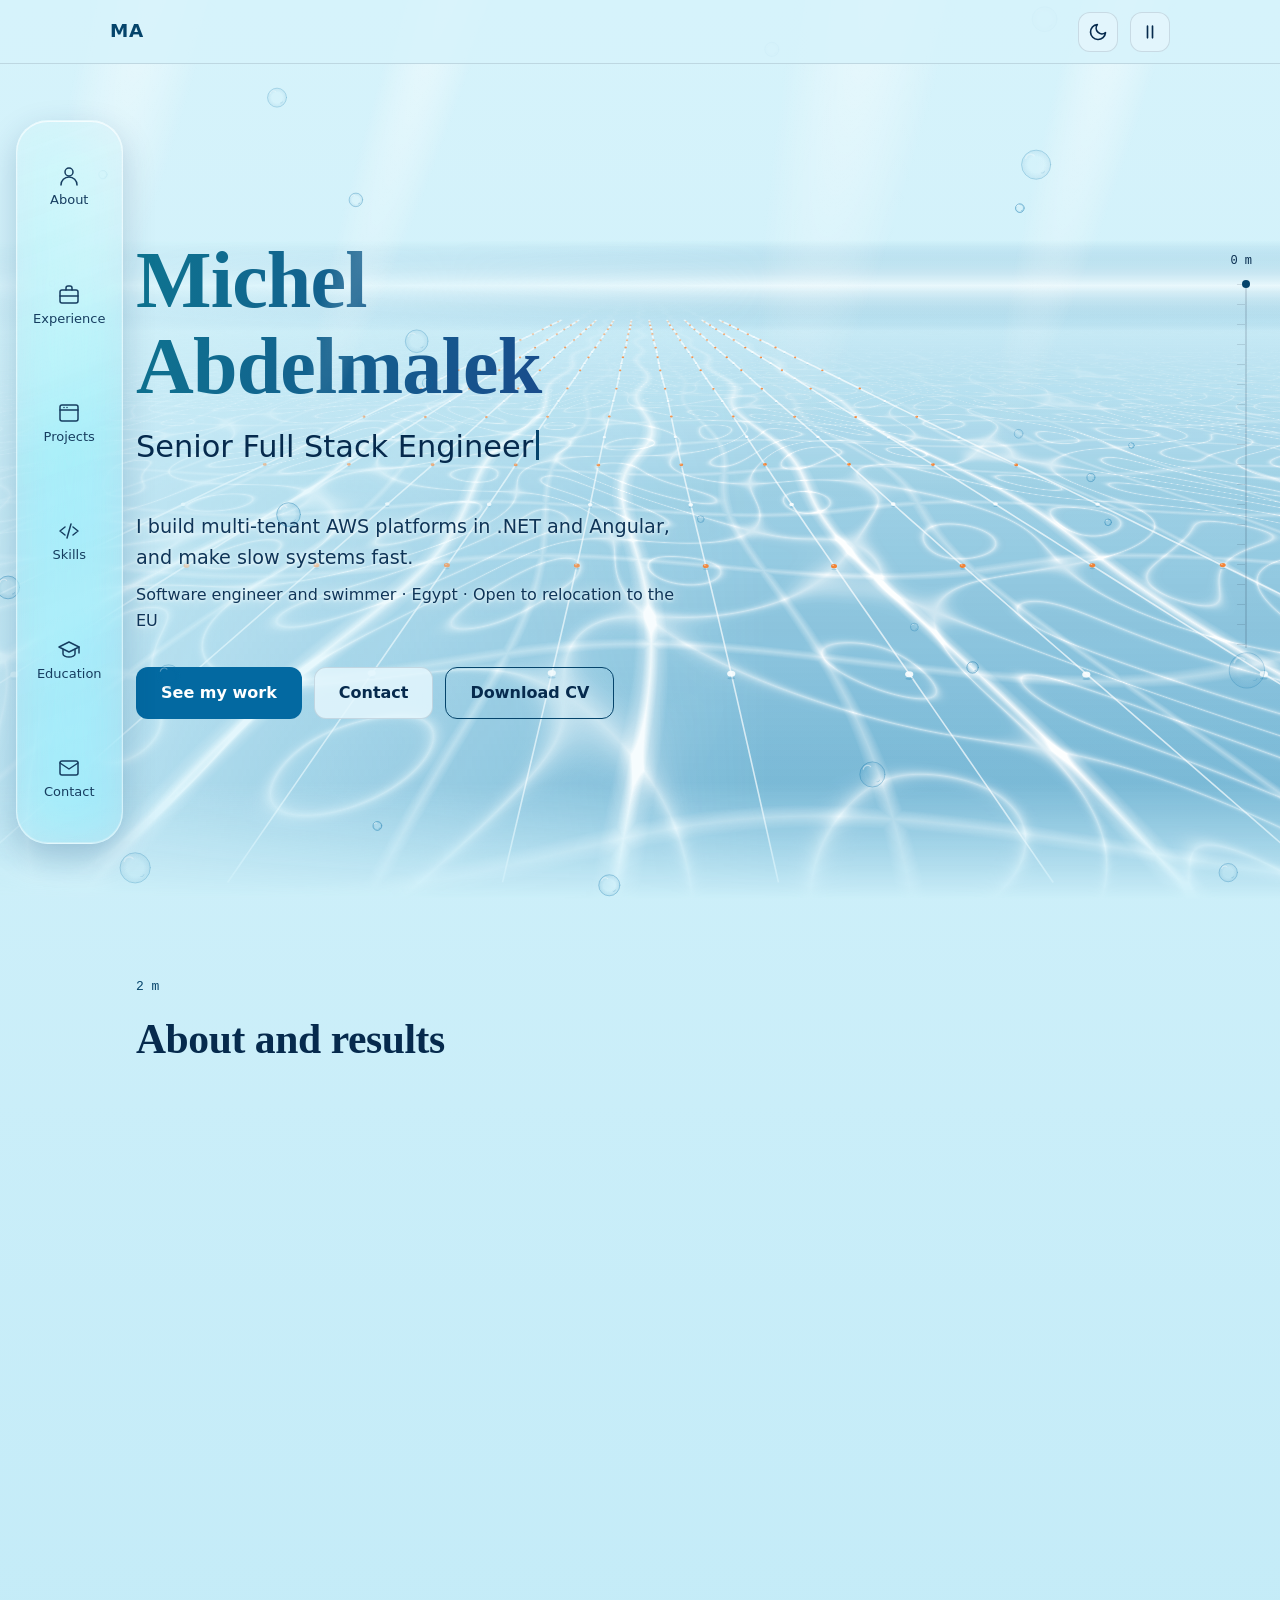
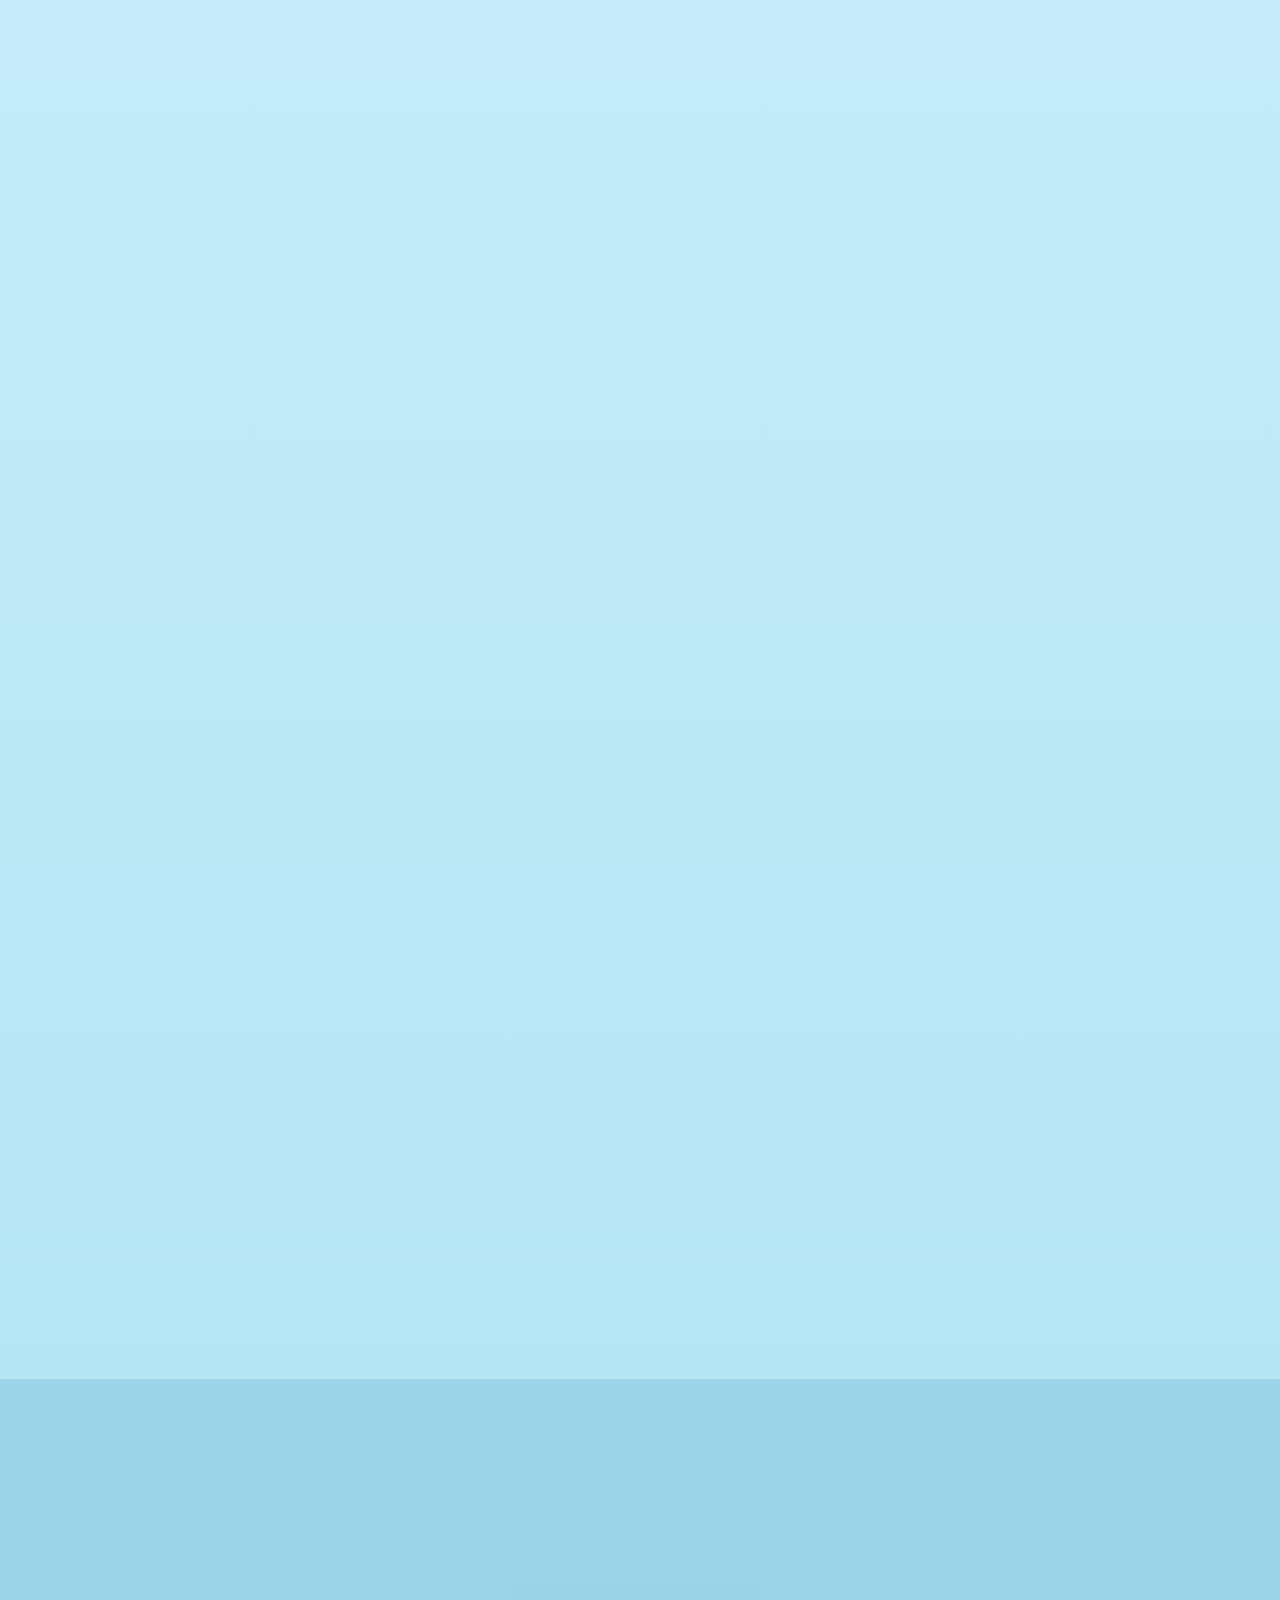
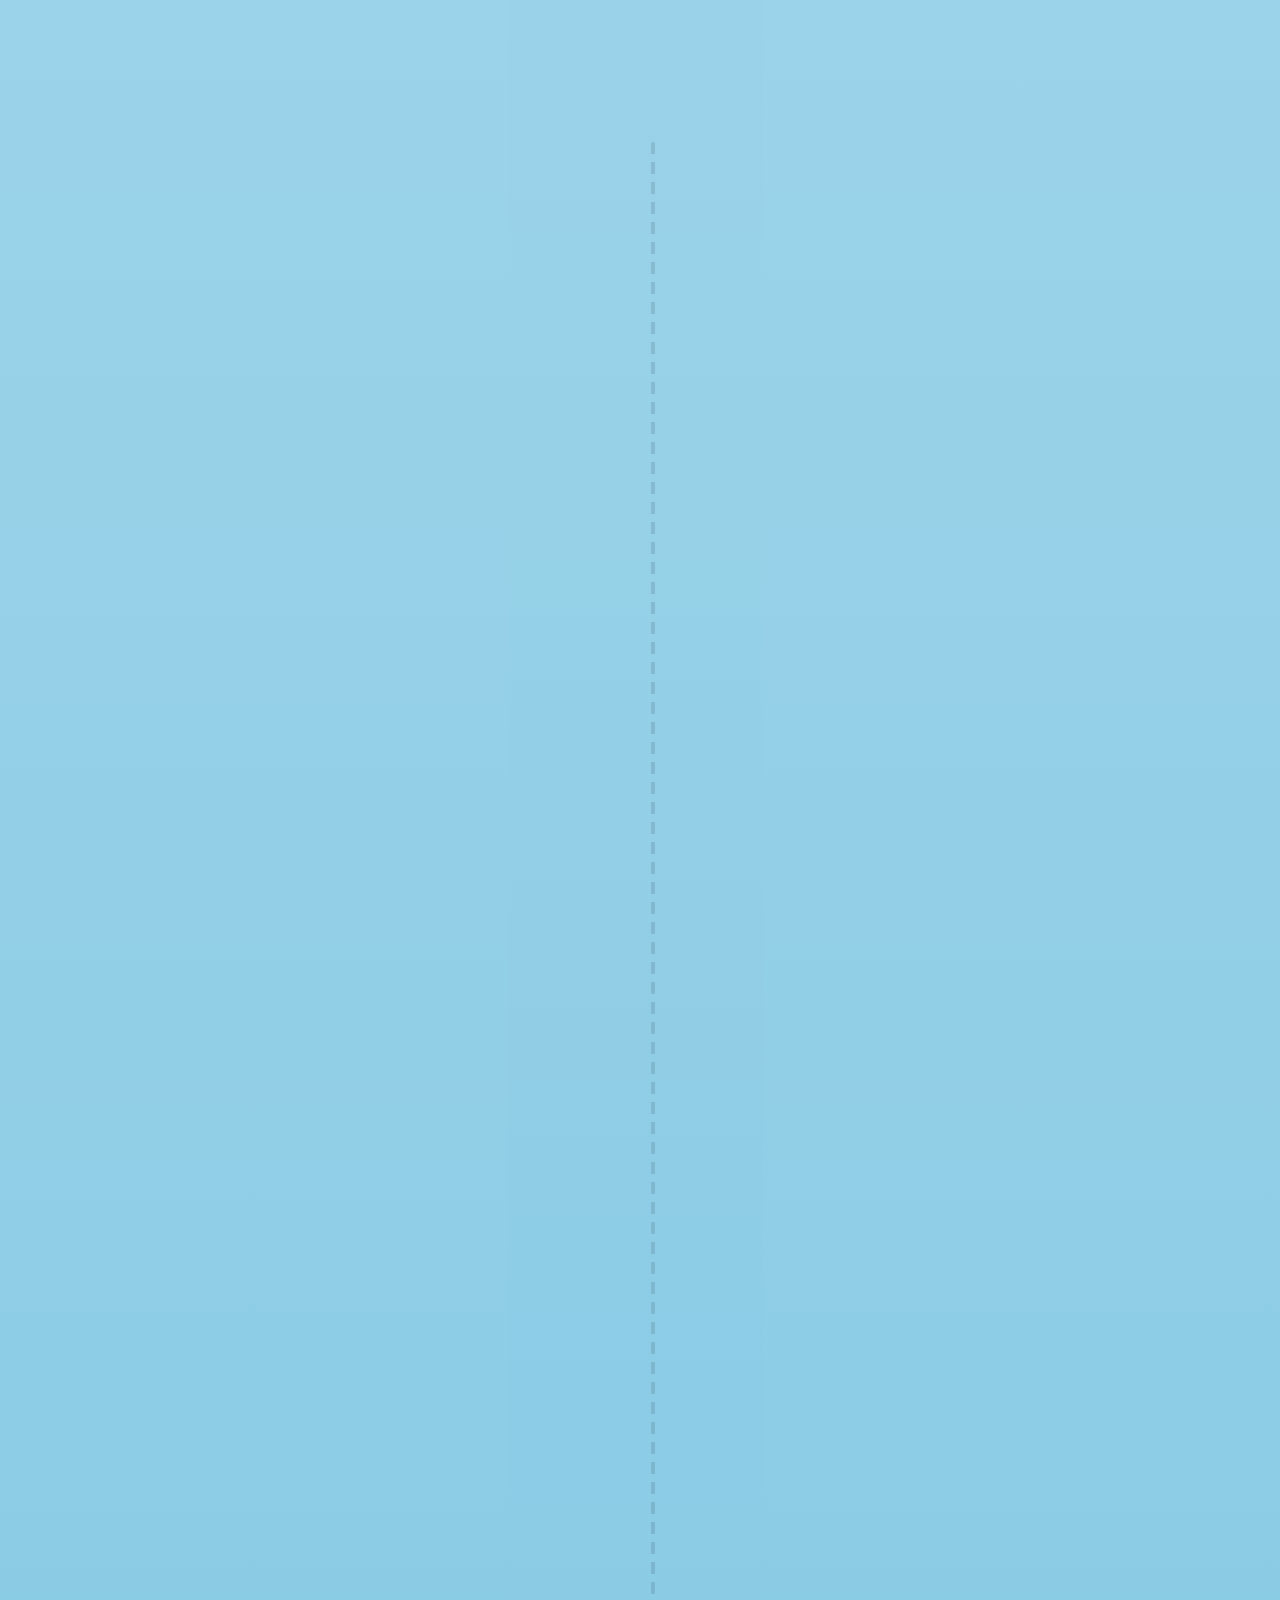
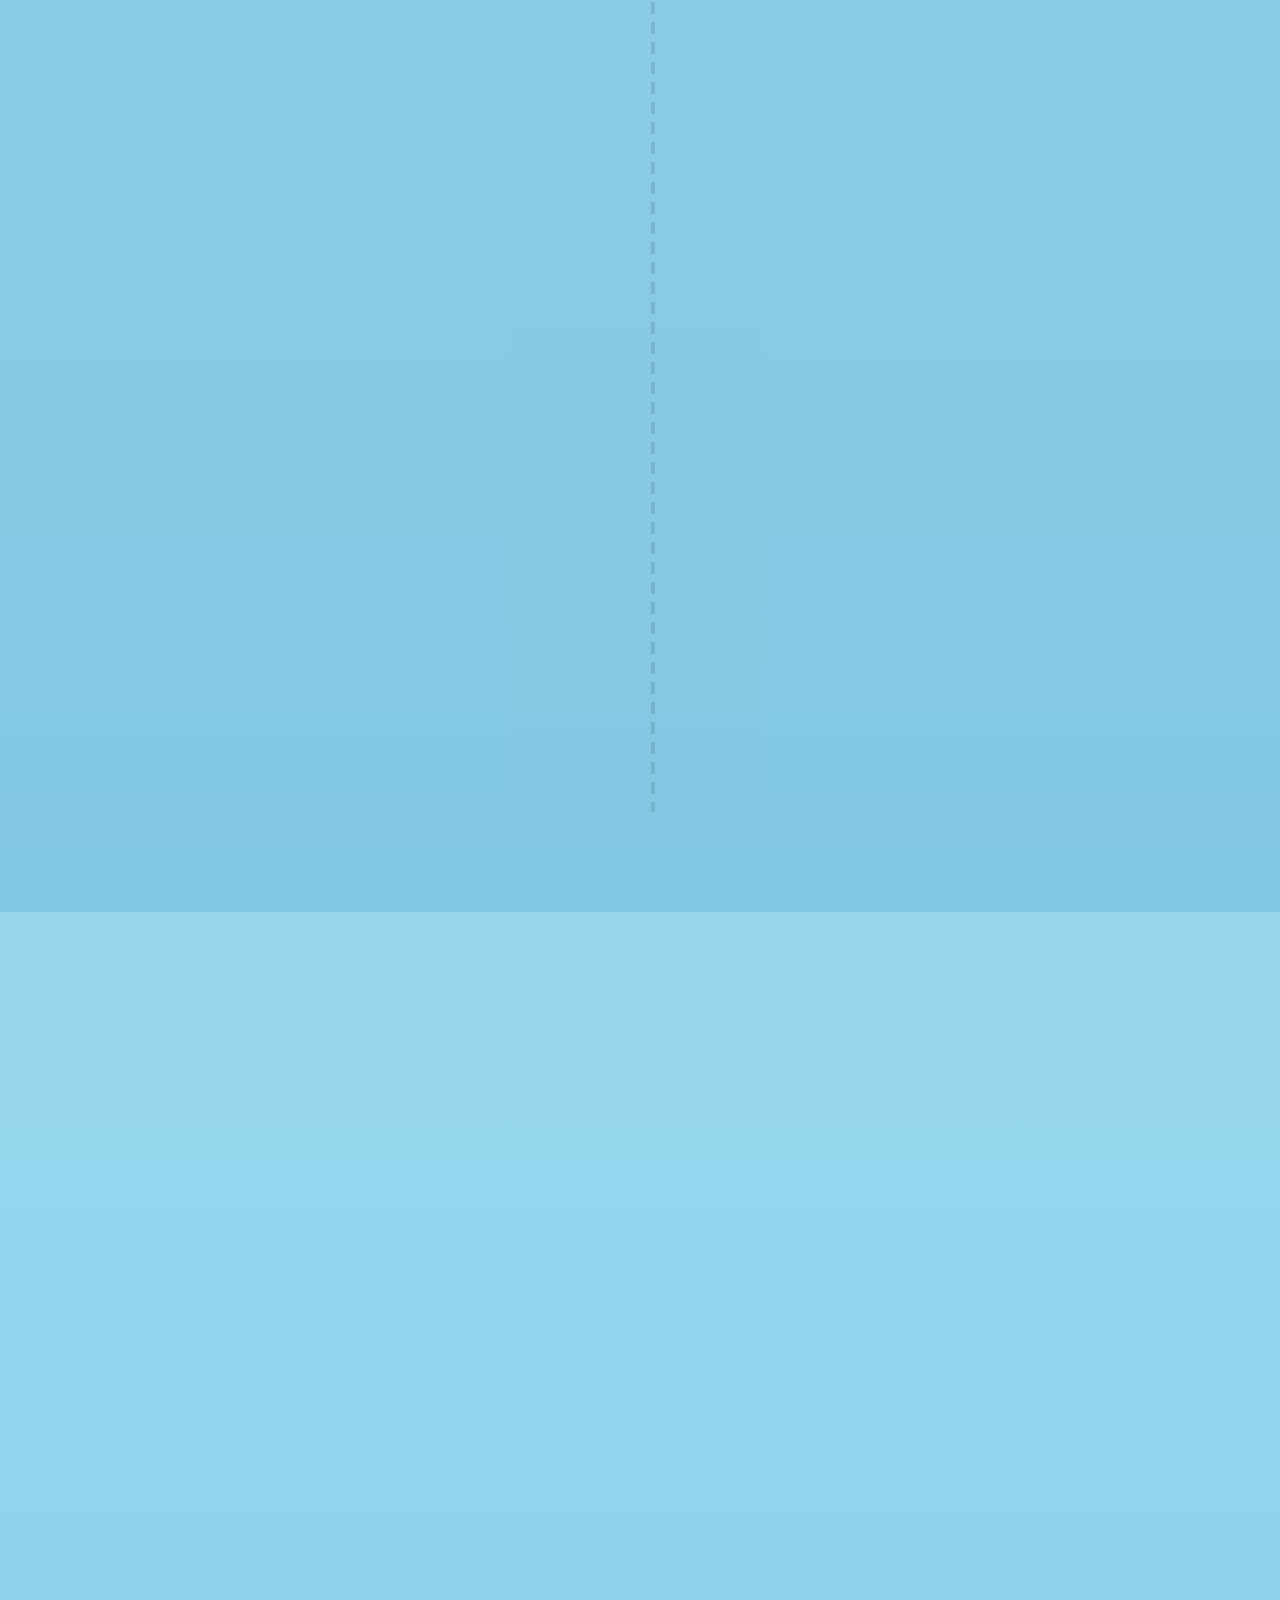
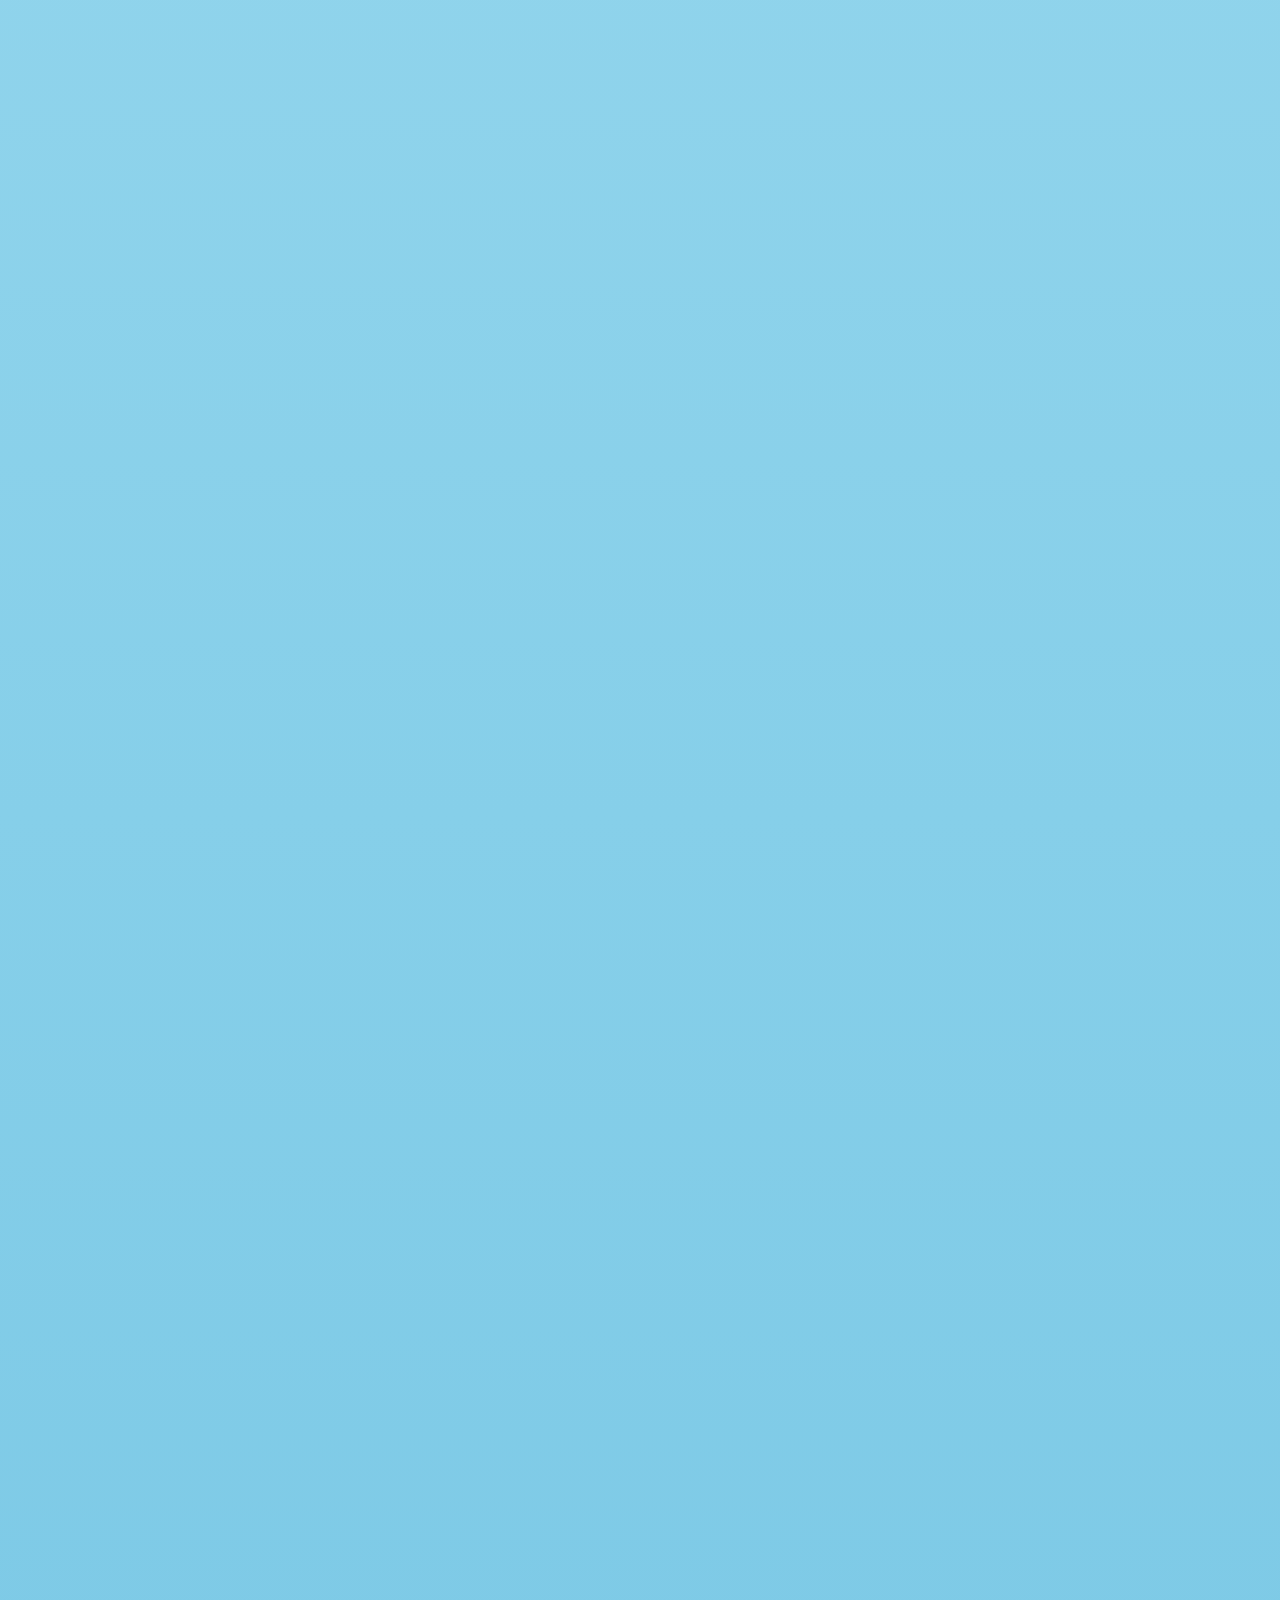
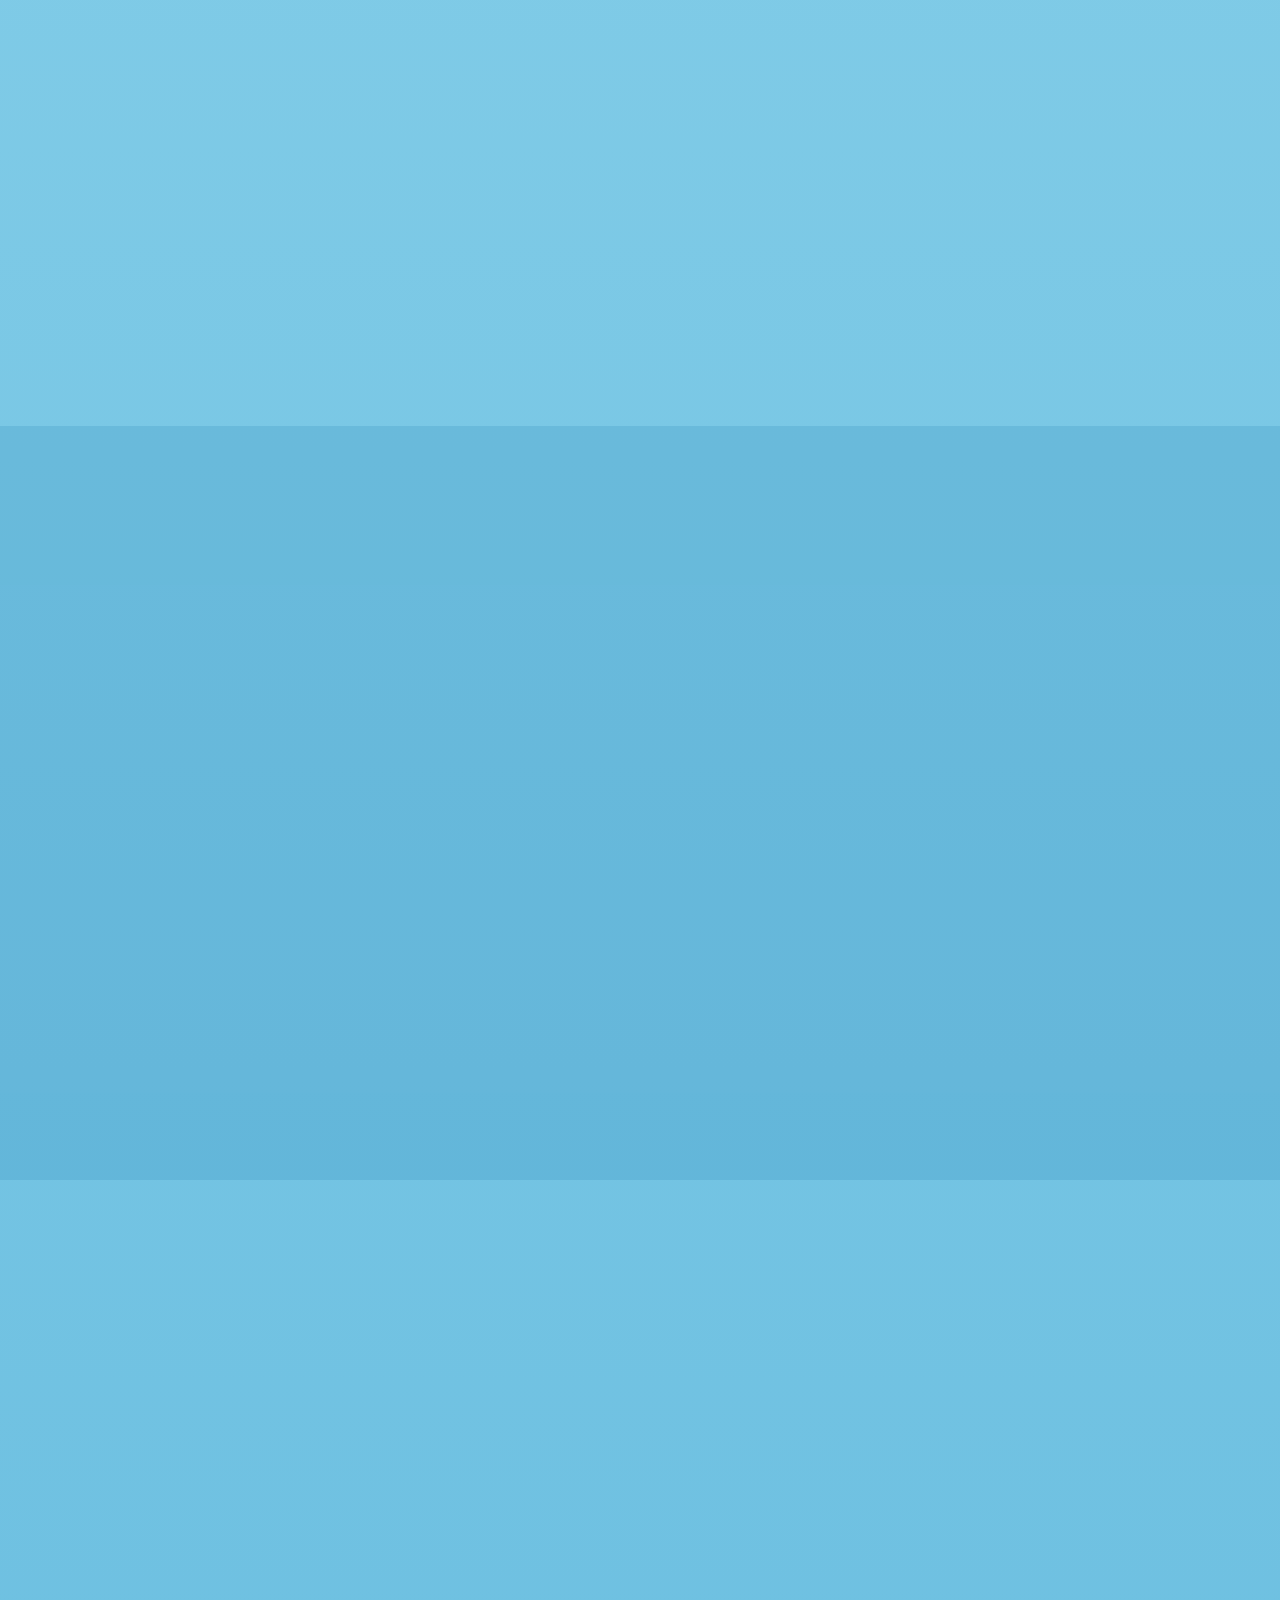
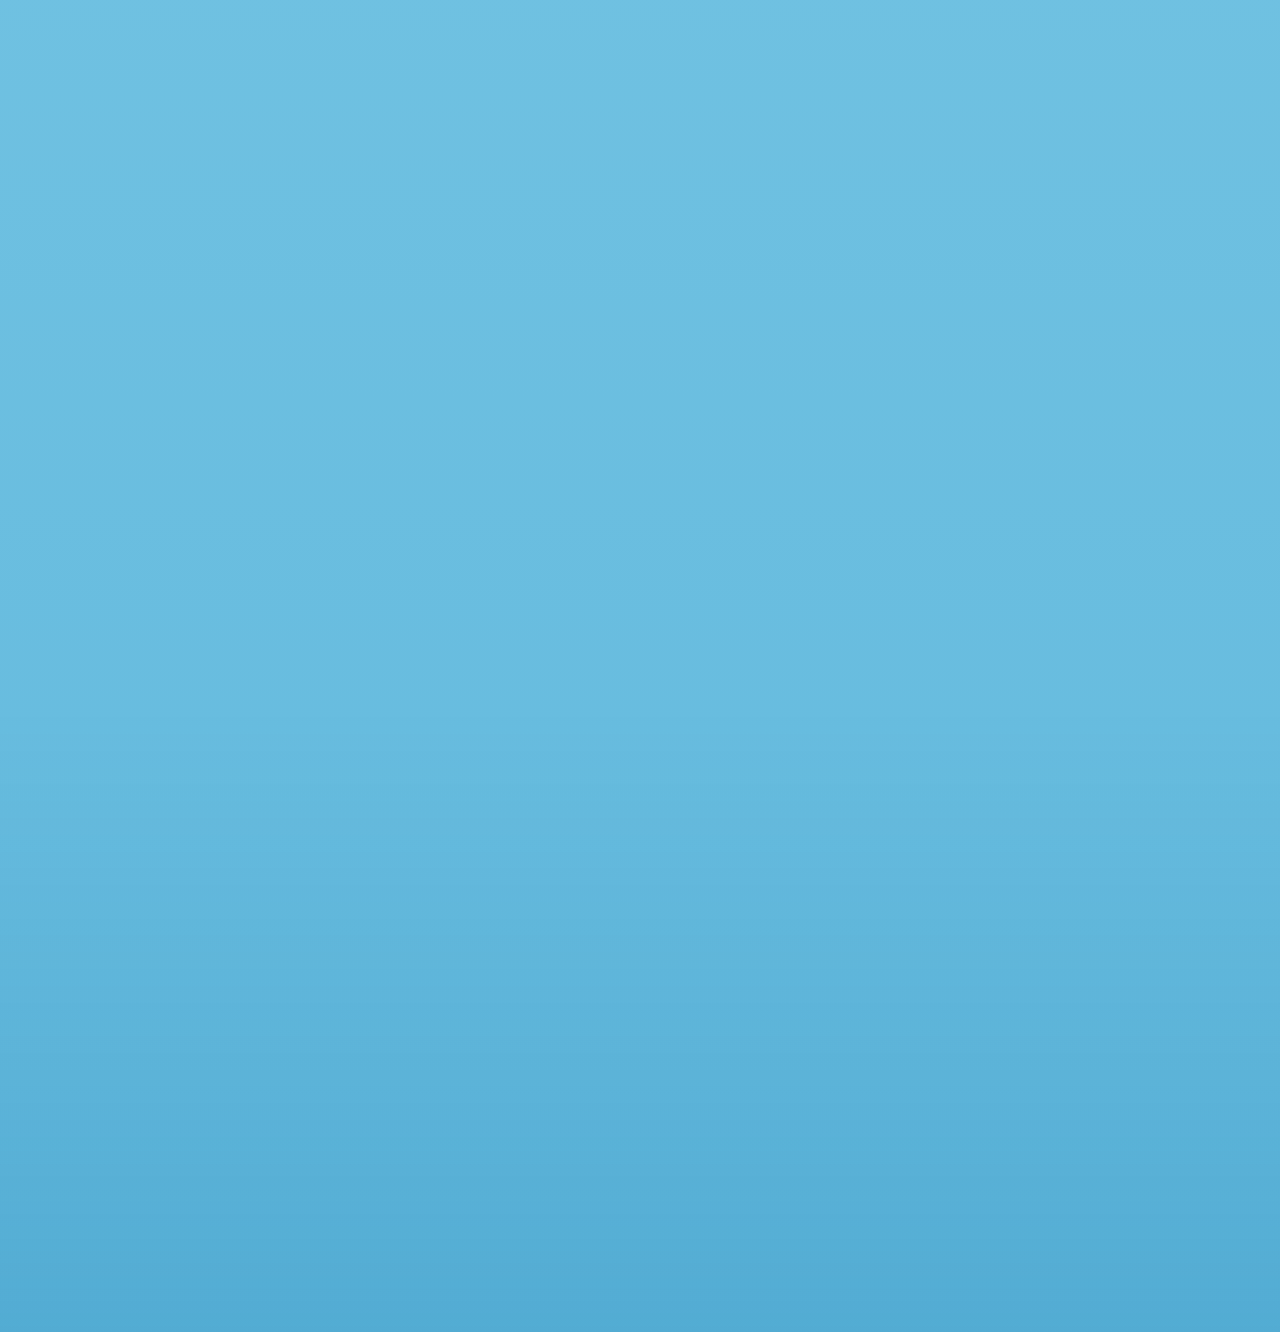
==== commit 7f7b6e5c: "Update Transflo achievements: legacy migration, grid library, performance, reliability" ====
--- a/index.html
+++ b/index.html
@@ -229,9 +229,8 @@
                 </div>
                 <div class="timeline-meta"><span>May 2023 – Present</span><span>Tampa, Florida, USA · Remote</span></div>
               </div>
-              <p class="timeline-summary">Core engineer on a multi-tenant AWS platform built from scratch for 100 live tenants; sole owner of its real-time record locking and tenant caching.</p>
-              <ul class="timeline-bullets timeline-key"><li class="point"><details><summary><strong>Real-time locking (sole owner):</strong> Lock takeover over SSE, no stale locks</summary><p>Designed per-tab record locking with lock takeover over SSE. Every save is validated against the current lock holder, so users take over a stale lock instead of waiting, and the displaced tab is warned in real time and its saves are rejected.</p></details></li><li class="point"><details><summary><strong>Load testing:</strong> Caught a 5 s path before customers did</summary><p>A custom load-testing tool that seeds production-scale data surfaced a slow &quot;next unlocked item&quot; path in DataDog before customers felt it. Replacing page-by-page in-memory scanning with one keyset query that filters and checks lock status in the database took it from ~5 s to ~500 ms.</p></details></li><li class="point"><details><summary><strong>Tenant caching (sole owner):</strong> Per-tenant Redis for the hottest reads</summary><p>Designed tenant-scoped Redis cache-aside for tenant settings, which are read on nearly every request. Keys are namespaced by tenant ID so data can never leak across tenants, and are invalidated on every write to keep settings fresh.</p></details></li></ul>
-              <details class="more-highlights"><summary>More highlights</summary><ul class="timeline-bullets timeline-key"><li class="point"><details><summary><strong>Reliability &amp; delivery:</strong> DLQs, tracing and gated CI/CD</summary><p>SQS/SNS and Lambda with dead-letter queues, retries and circuit breakers on third-party calls, and one TraceID across every hop in DataDog. Services run on ECS with auto-scaling and Secrets Manager, shipped through Azure DevOps YAML pipelines gated on xUnit and Jasmine tests.</p></details></li><li class="point"><details><summary><strong>Mentoring:</strong> Onboarding, standards and workshops</summary><p>Onboarded new developers with architecture walkthroughs and reviews of their first PRs, defined the team's coding and inter-service standards, and ran workshops on design patterns and database strategies.</p></details></li></ul></details>
+              <p class="timeline-summary">Core engineer on a multi-tenant AWS platform built from scratch for 100 live tenants; sole owner of its real-time record locking, Angular grid library and tenant caching; mentors new developers.</p>
+              <ul class="timeline-bullets timeline-key"><li class="point"><details><summary><strong>Legacy migration:</strong> Replaced the old document repository</summary><p>The legacy document repository was consumed as an API project instead of shared libraries. Replaced it with a new design built on a database schema and S3, and migrated hundreds of thousands of documents to it.</p></details></li><li class="point"><details><summary><strong>Real-time locking (sole owner):</strong> Lock takeover over SSE, no stale locks</summary><p>Designed per-tab record locking with lock takeover over SSE. Every save is validated against the current lock holder, so users take over a stale lock instead of waiting, and the displaced tab is warned in real time and its saves are rejected.</p></details></li><li class="point"><details><summary><strong>Angular grid library (sole owner):</strong> A custom grid library for Angular</summary><p>Designed and built a custom Angular grid library as its sole author.</p></details></li><li class="point"><details><summary><strong>Performance:</strong> Caught a 5 s path before customers did</summary><p>A custom load-testing tool caught a slow &quot;next unlocked item&quot; path in DataDog. One keyset query took it from ~5 s to ~500 ms. Tenant settings use a per-tenant Redis cache (sole owner).</p></details></li><li class="point"><details><summary><strong>Reliability &amp; delivery:</strong> DLQs, tracing, CI/CD, a Lambda leak fix</summary><p>Dead-letter queues, retries and circuit breakers, one TraceID across every hop, and ECS services shipped through Azure DevOps pipelines gated on tests. With a colleague, fixed a Lambda memory leak: Aspose did not dispose the files it created, so we disposed them manually. Aspose is also the image library.</p></details></li></ul>
               <ul class="skill-chips timeline-stack" aria-label="Technologies"><li class="chip">.NET C#</li><li class="chip">DDD</li><li class="chip">EF Core</li><li class="chip">Angular</li><li class="chip">GraphQL</li><li class="chip">AWS ECS</li><li class="chip">Lambda</li><li class="chip">SQS/SNS</li><li class="chip">Redis</li><li class="chip">MongoDB</li><li class="chip">DataDog</li><li class="chip">Azure DevOps</li></ul>
             </div>
           </article>
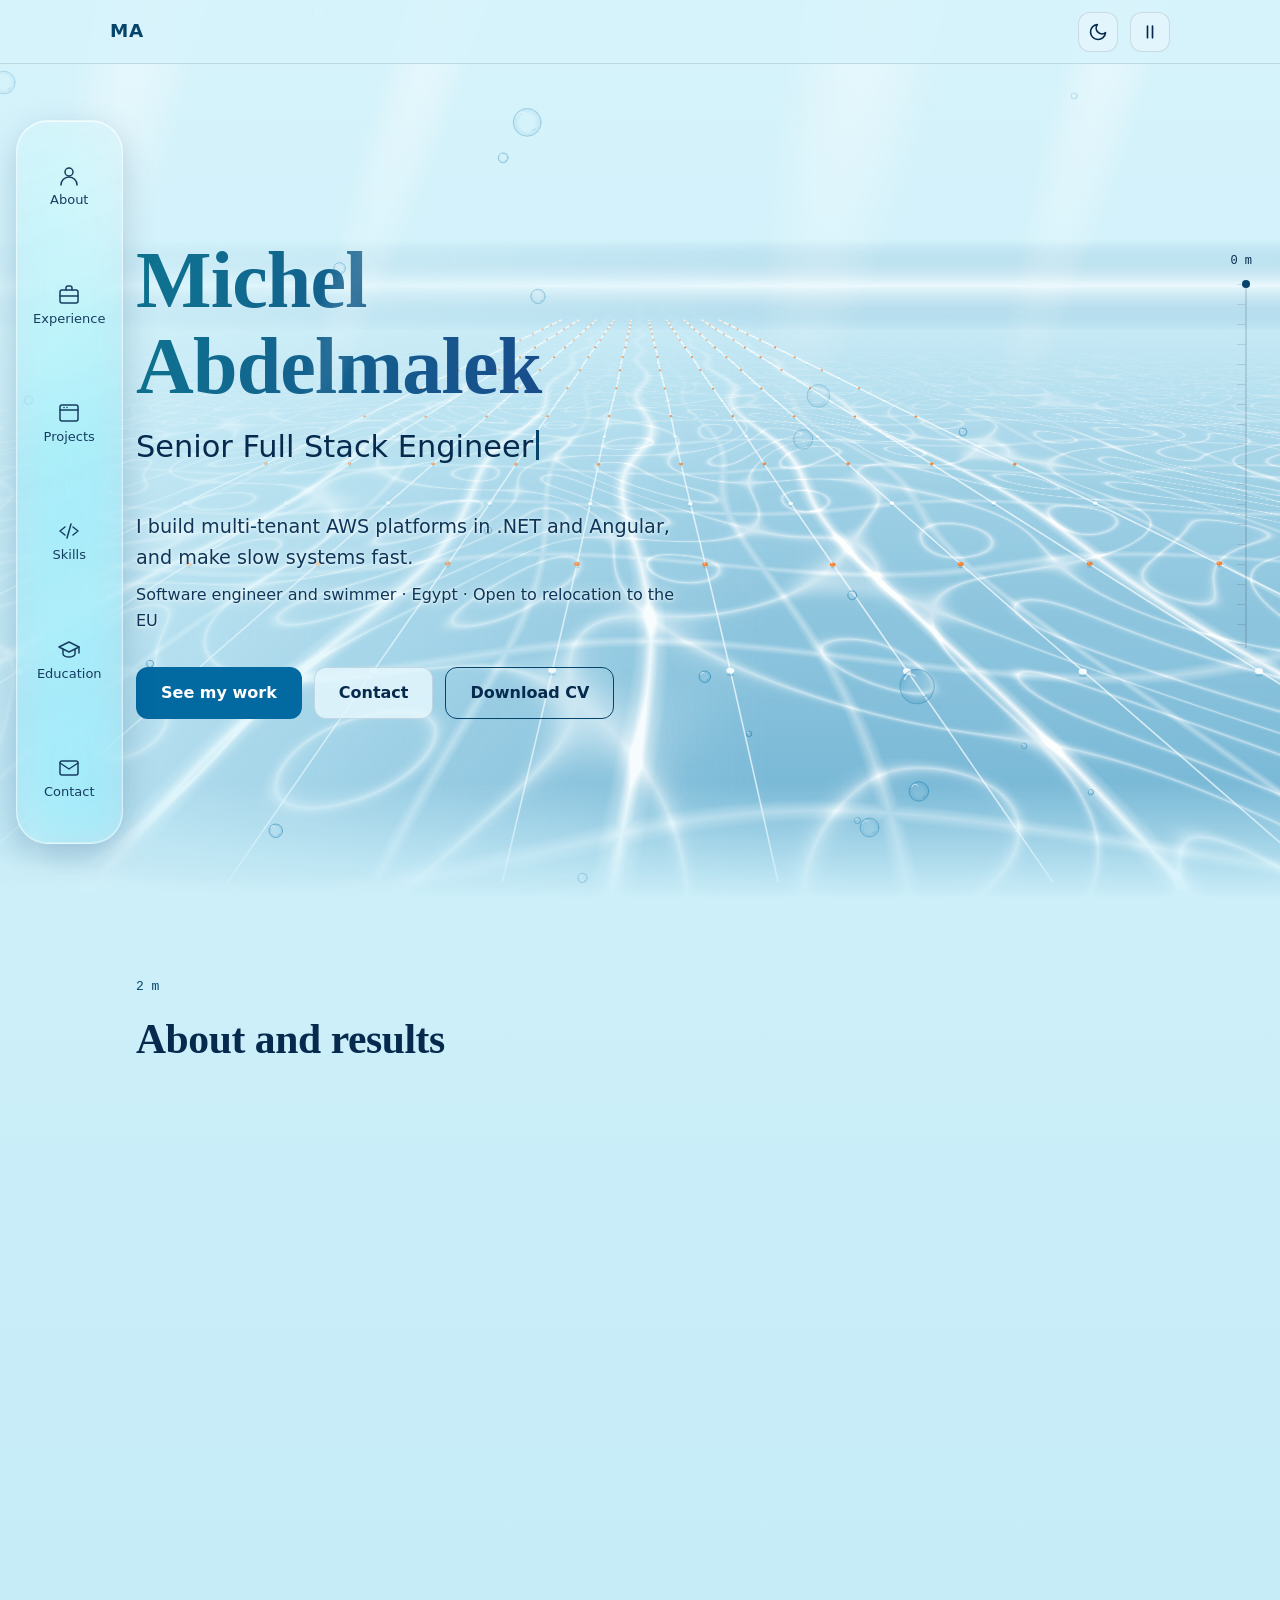
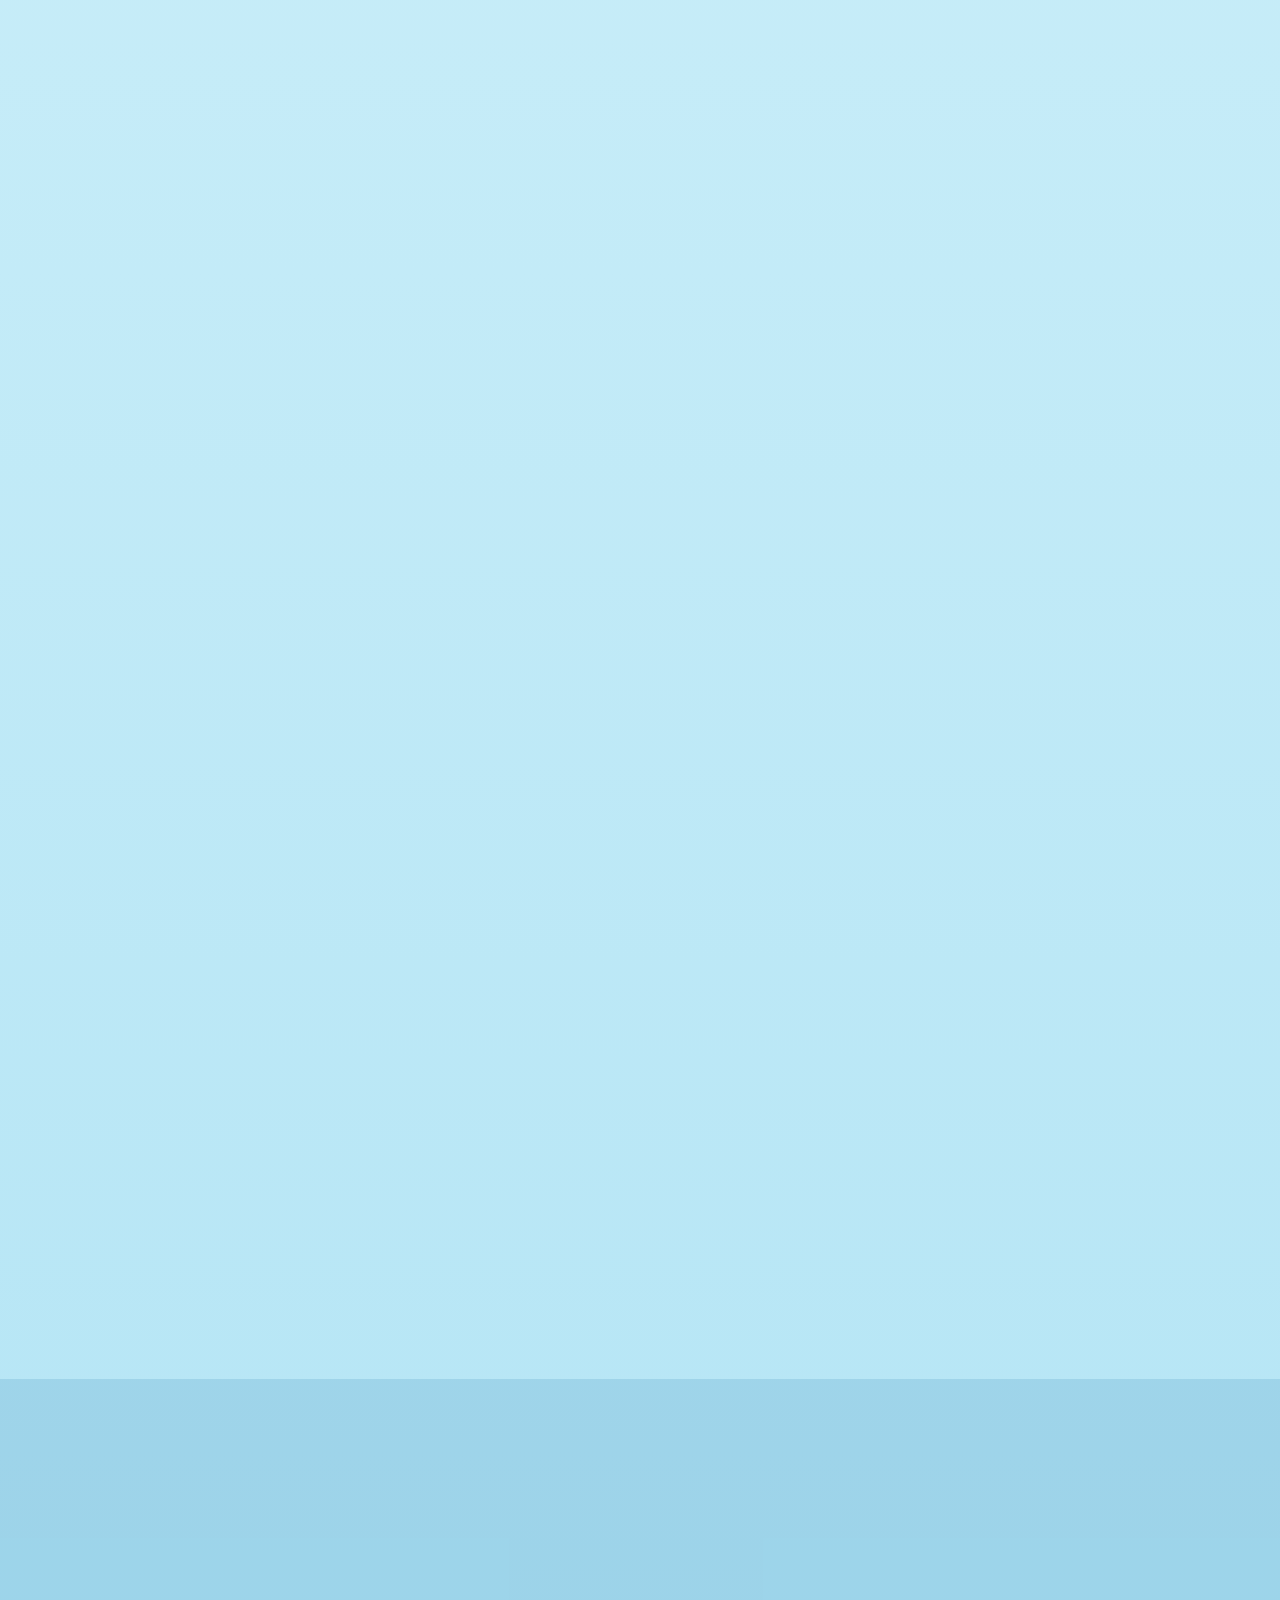
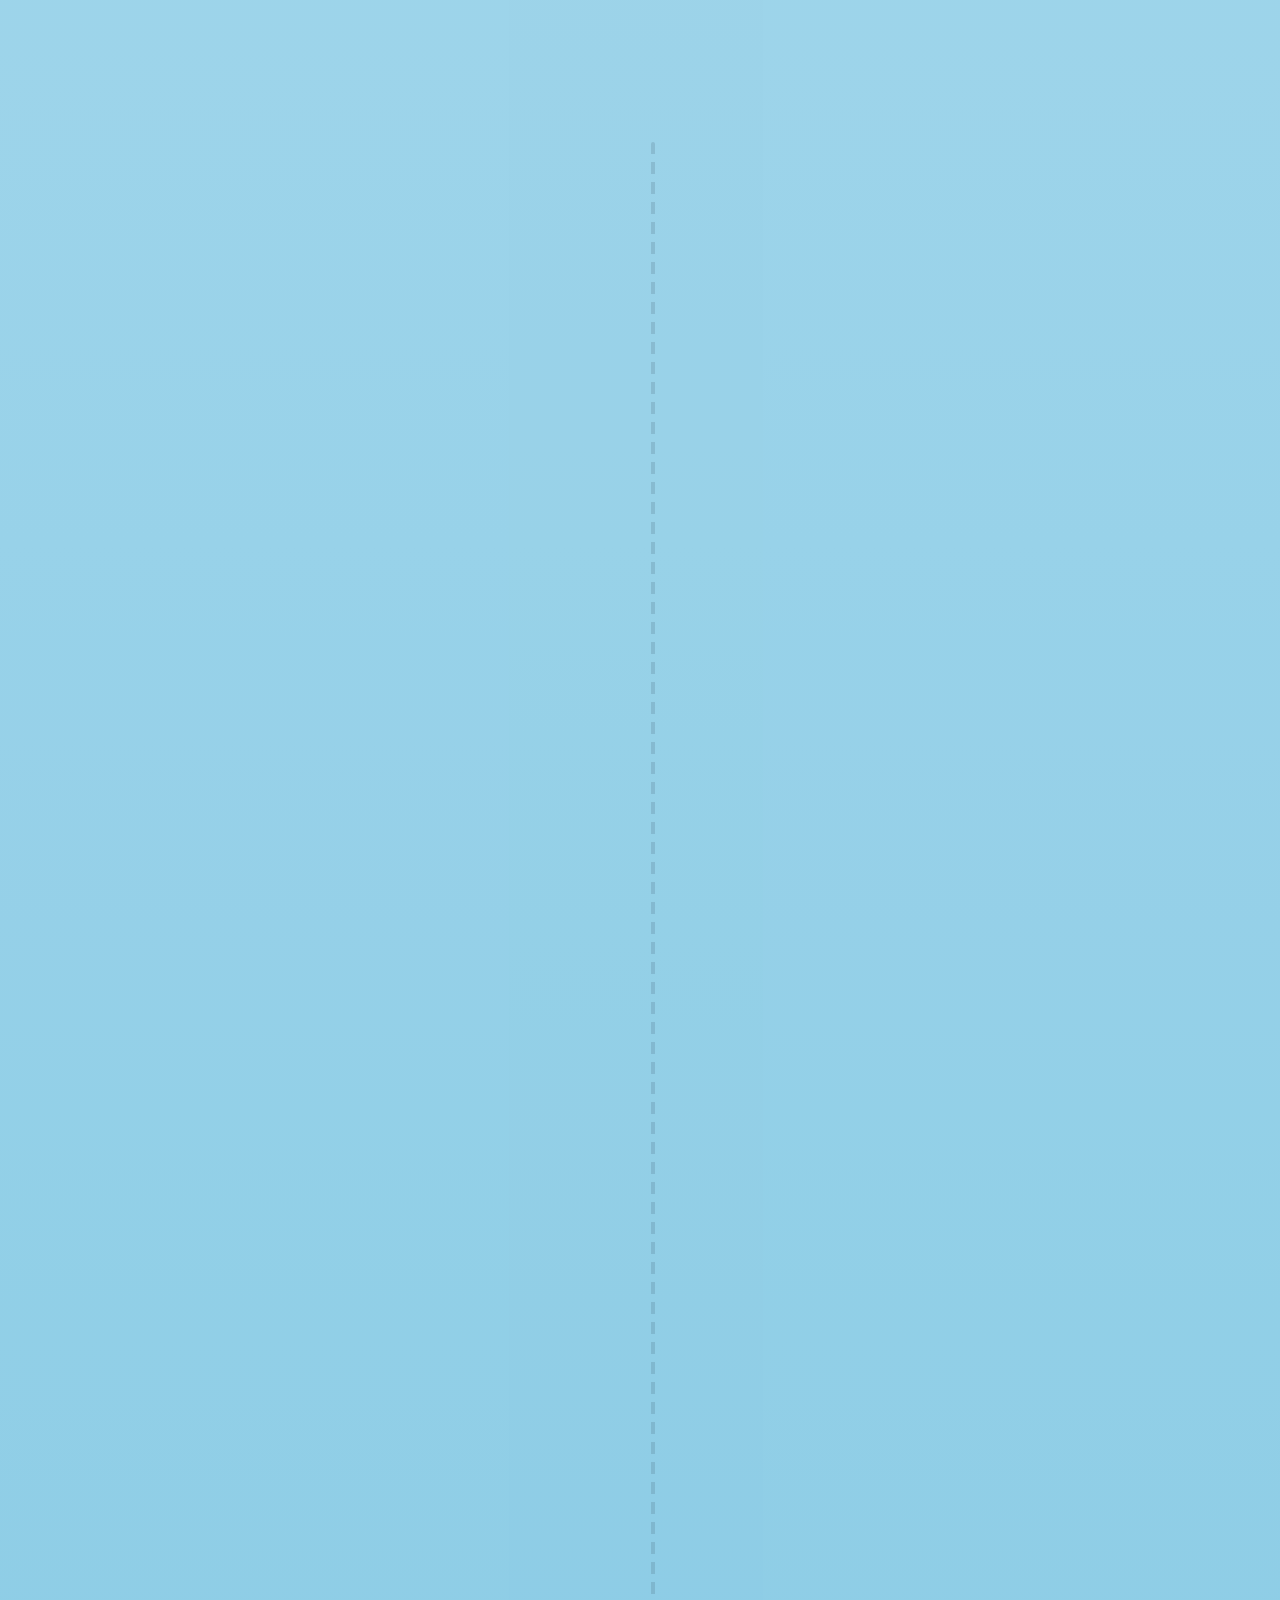
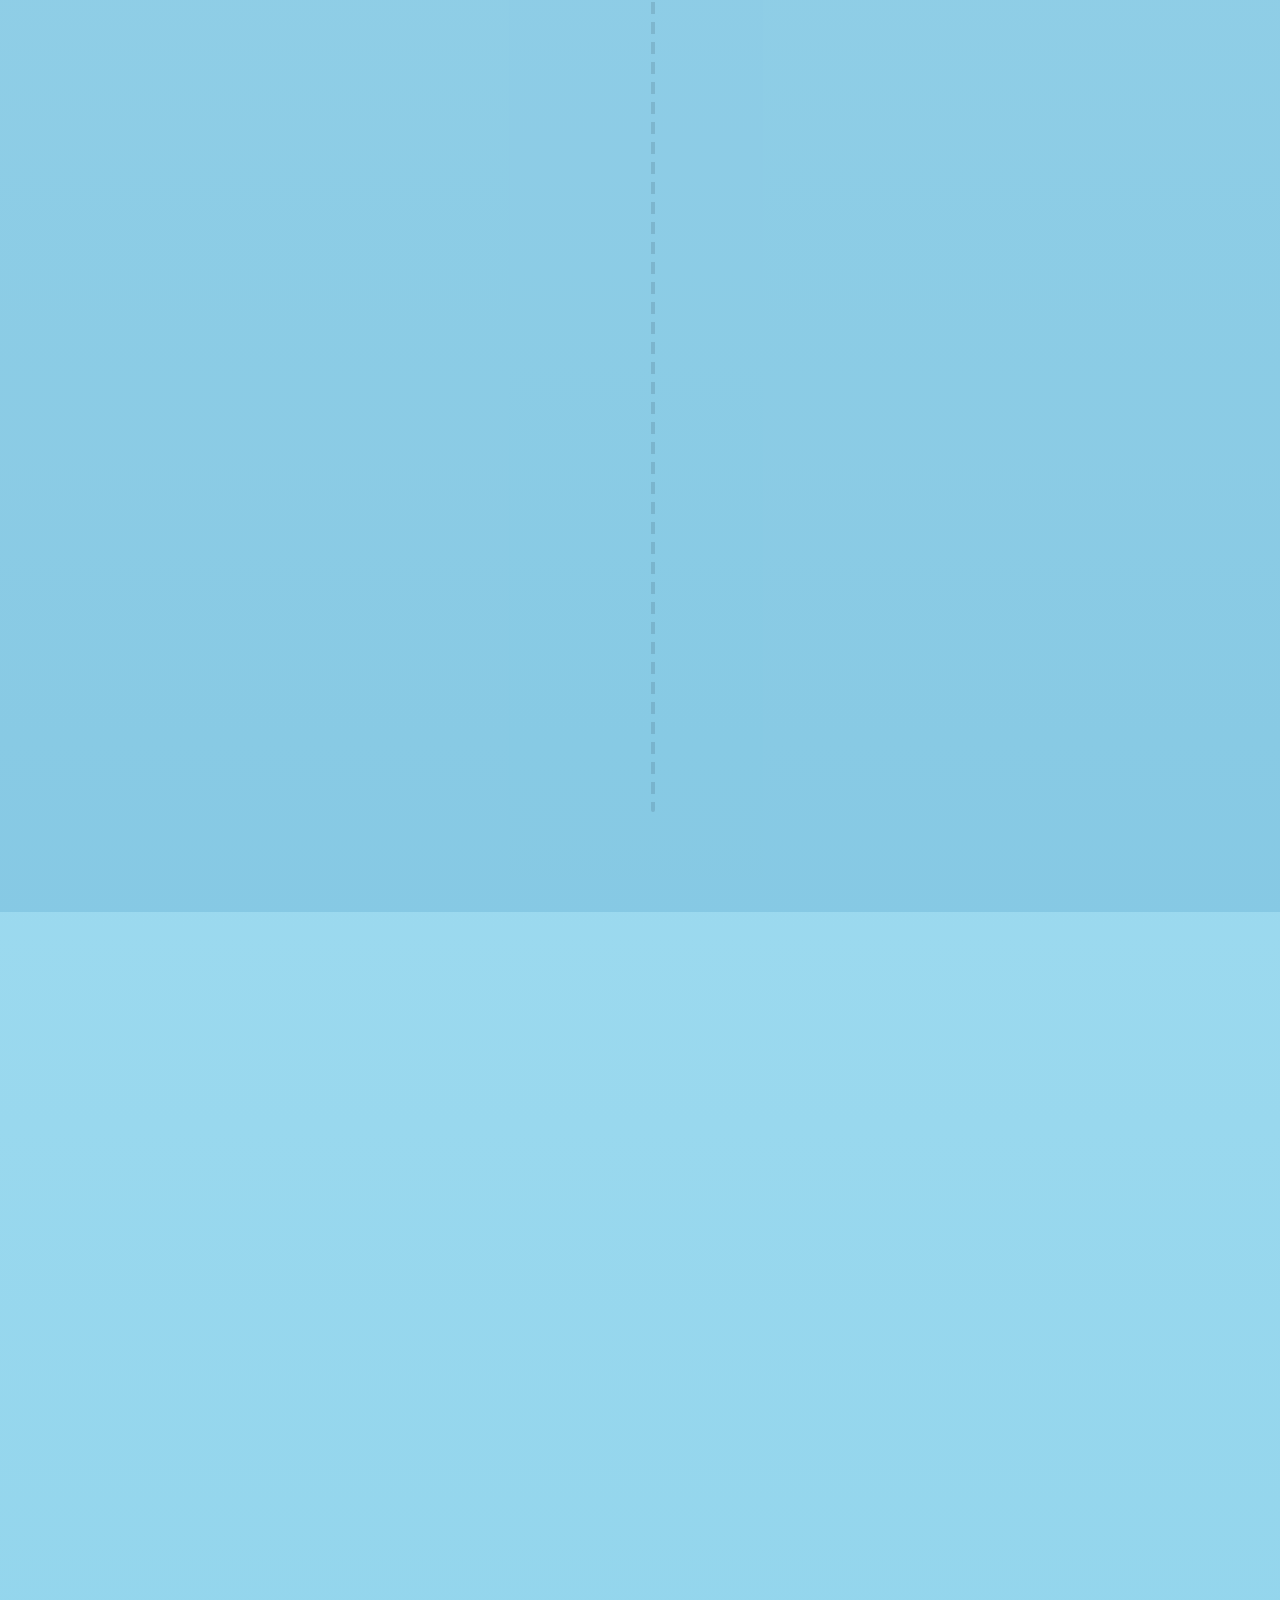
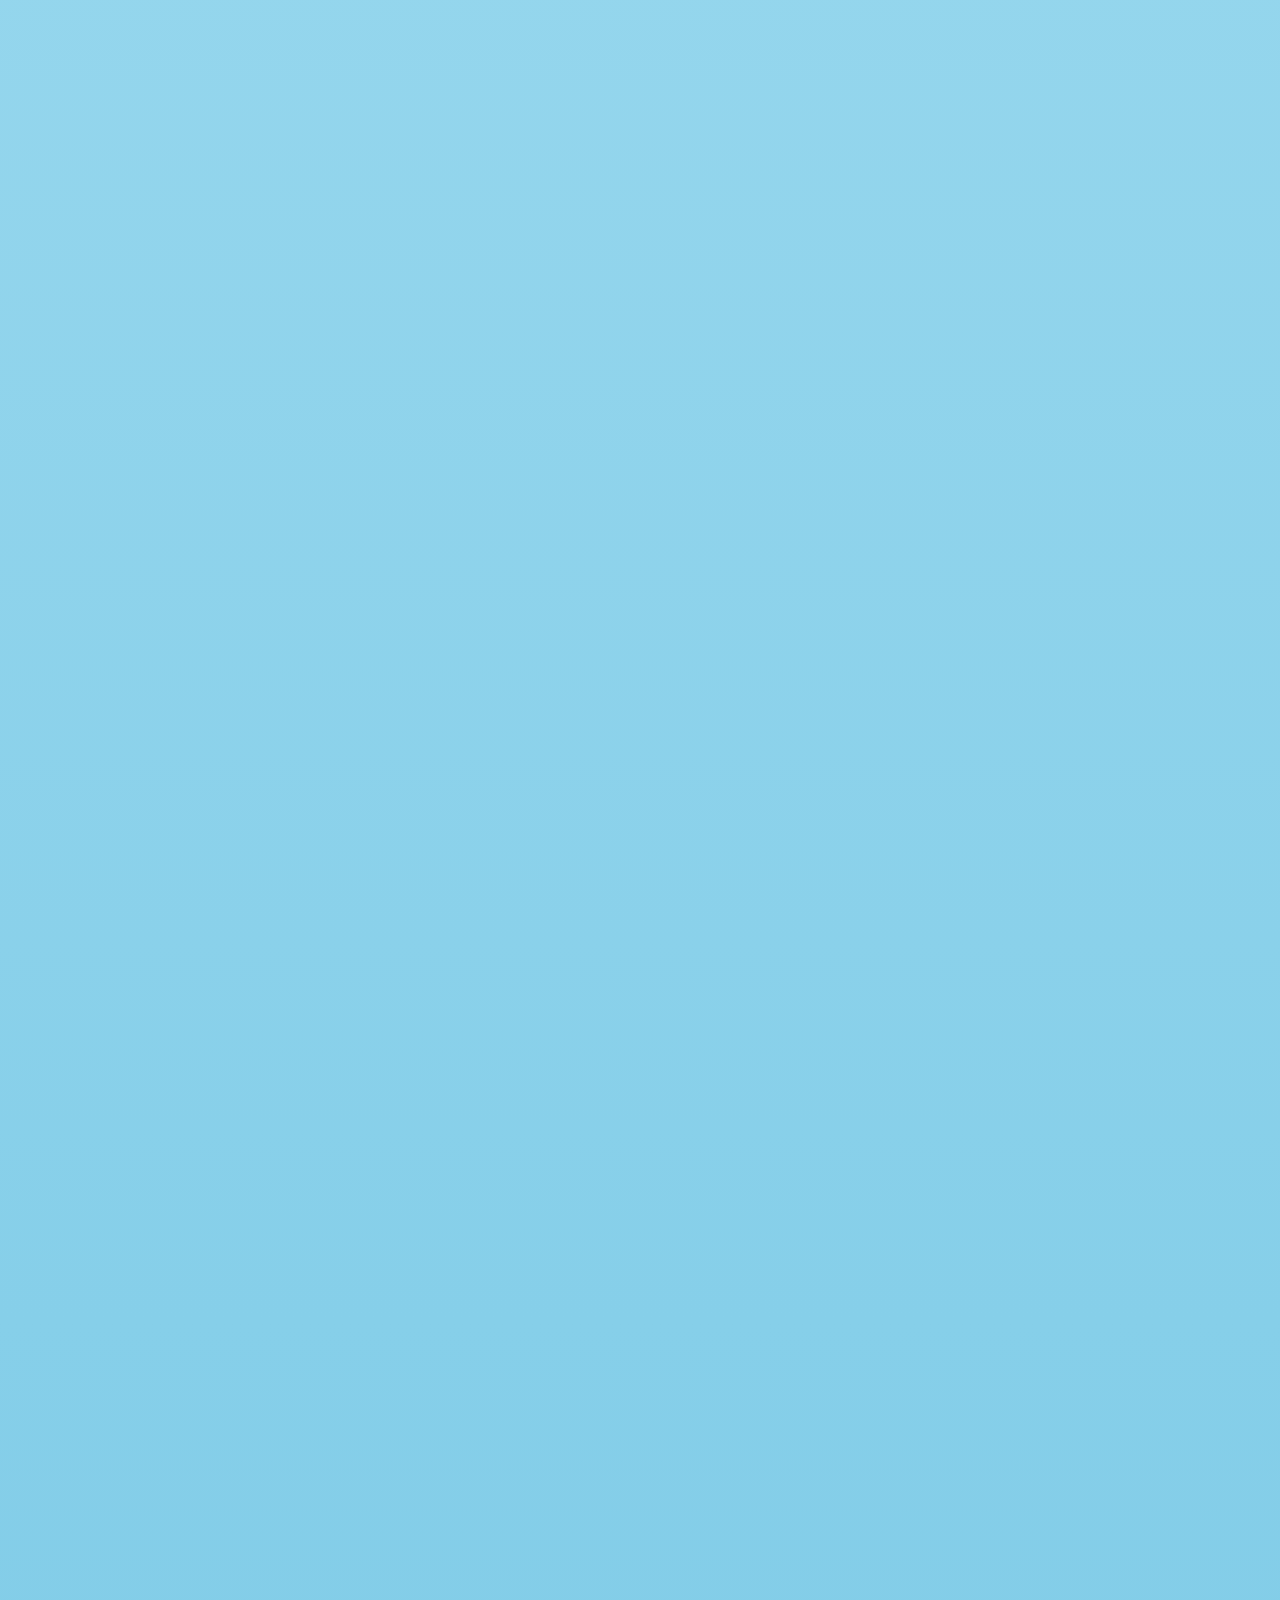
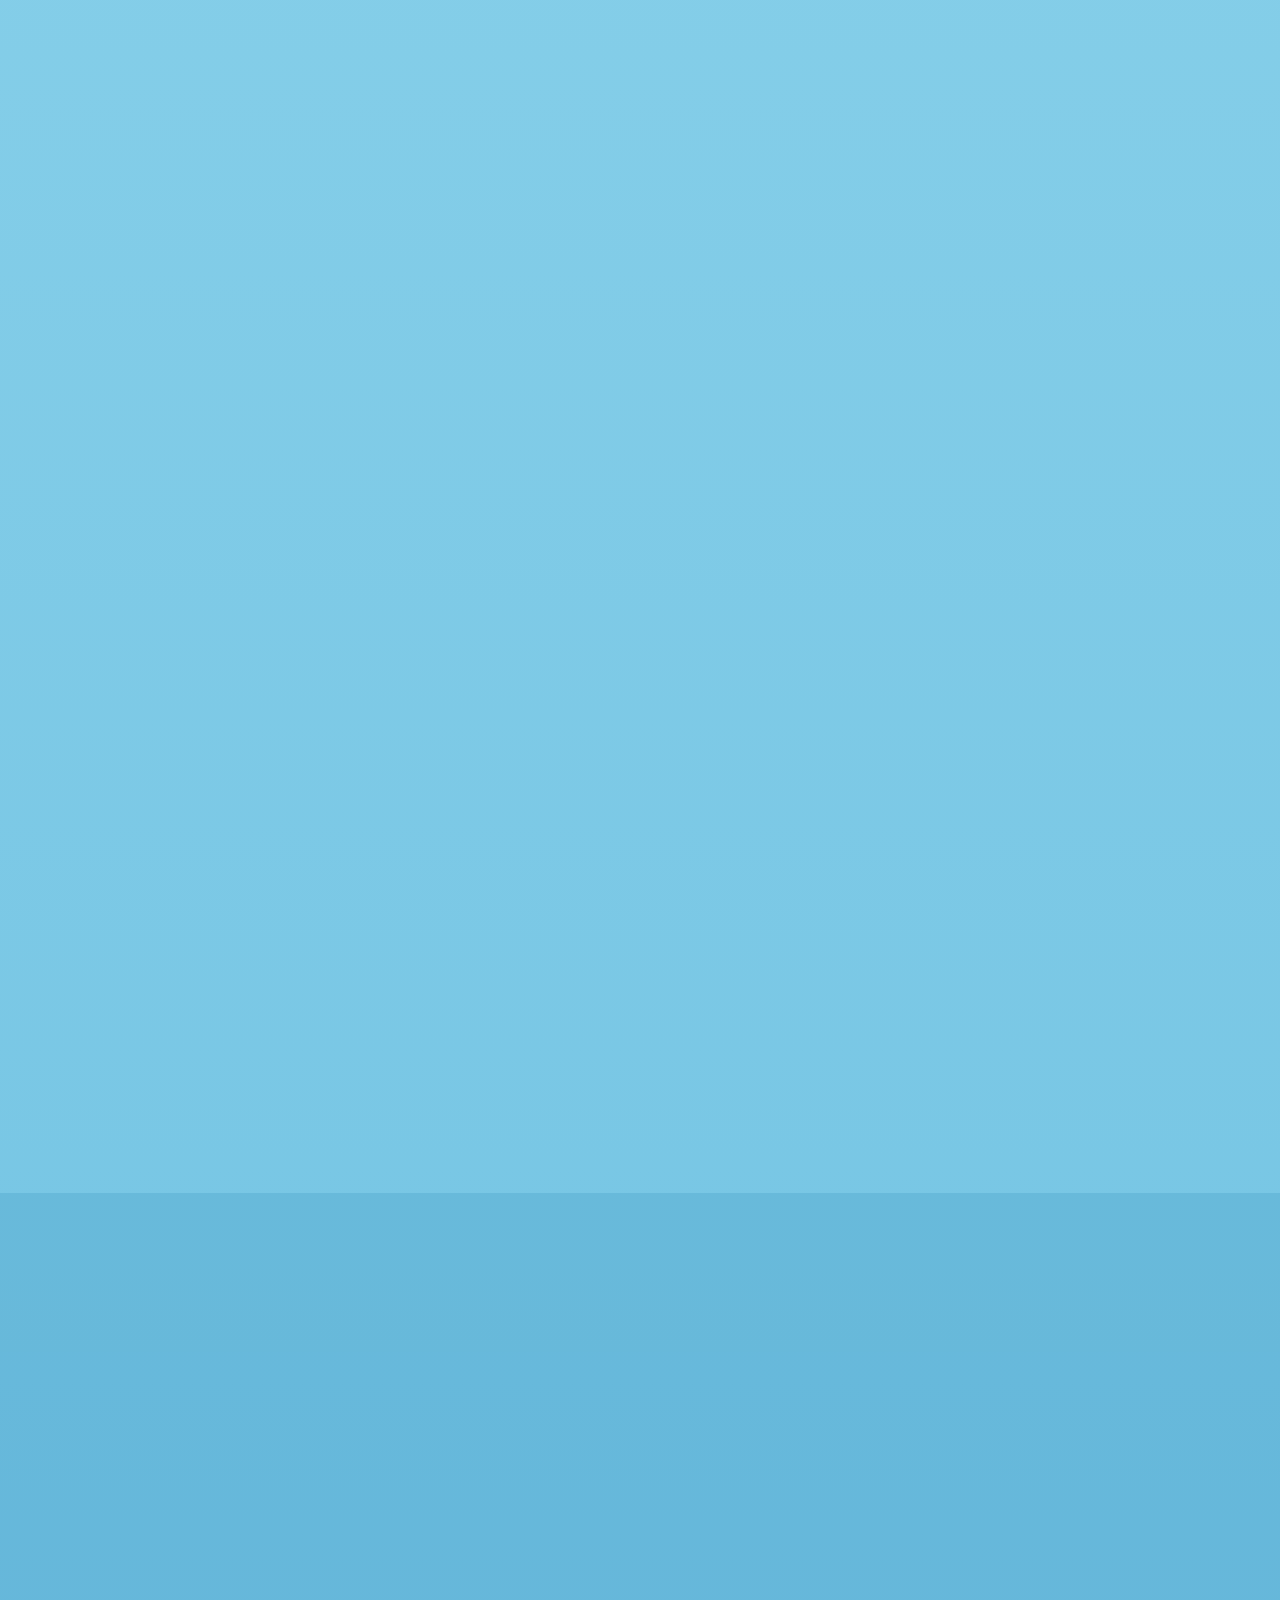
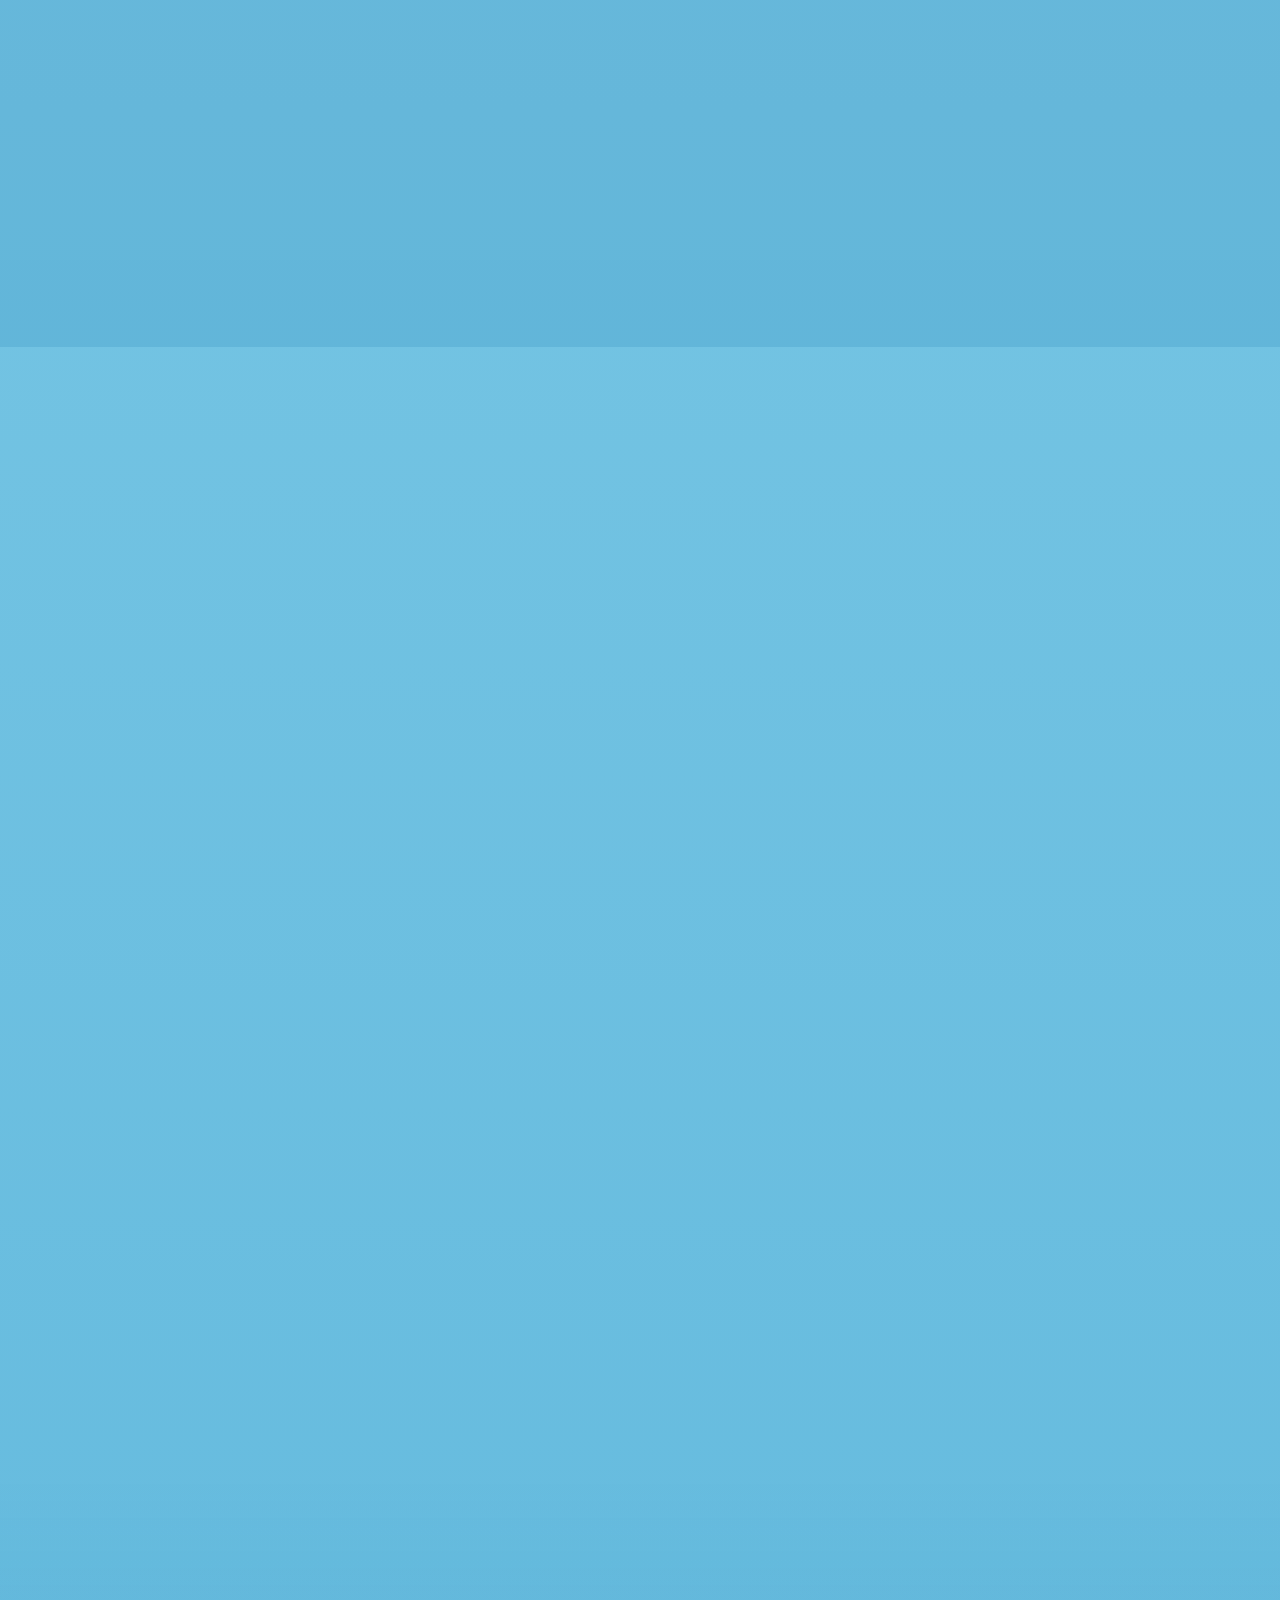
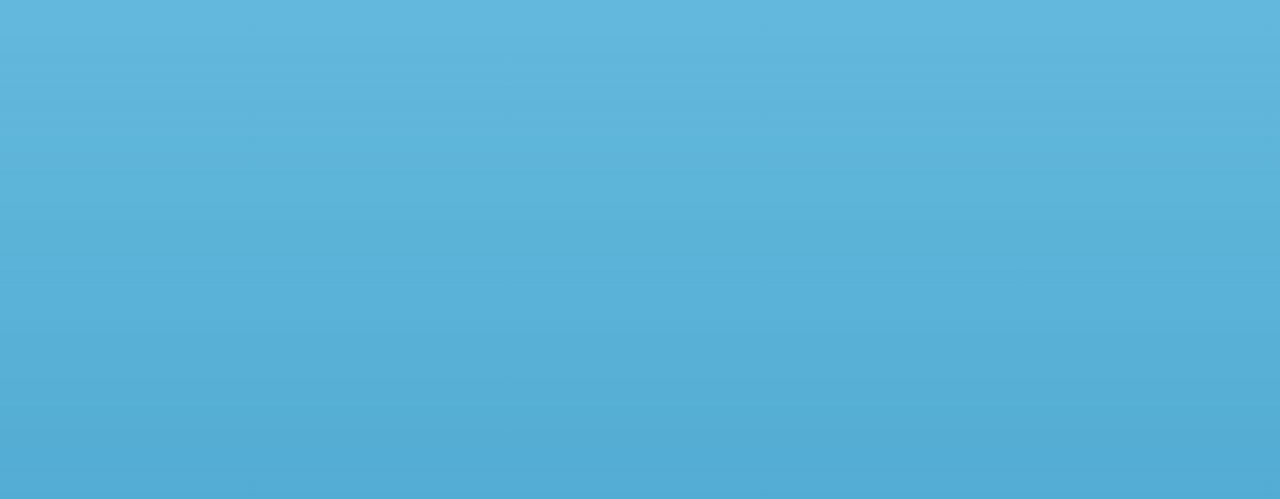
==== commit c17e3516: "Add FreightRAG as the first project, with demo GIF and summary mention" ====
--- a/index.html
+++ b/index.html
@@ -81,7 +81,7 @@
         <div class="about-text reveal">
           <p>I'm a full stack engineer with <strong>5+ years</strong> of experience, mostly on microservices and event-driven backends in AWS, with Angular on the front.</p>
           <p>For <strong>3+ years</strong> I've worked remotely for a US company. I helped build its multi-tenant AWS platform from the first commit, I own its <strong>real-time record locking</strong> and <strong>tenant caching</strong> end to end, our load testing caught a slow path before customers felt it, and I mentor other developers.</p>
-          <p>I work in <strong>C# / .NET</strong> and <strong>Java / Spring Boot</strong>. I speak French at B2 (DELF).</p>
+          <p>I work in <strong>C# / .NET</strong> and <strong>Java / Spring Boot</strong>, and I'm exploring applied AI with <a class="text-link" href="#project-freightrag">FreightRAG</a>, a multi-tenant RAG system for logistics documents. I speak French at B2 (DELF).</p>
         </div>
           <dl class="about-facts glass reveal" aria-label="At a glance">
             <div><dt>Based in</dt><dd>Alexandria, Egypt</dd></div>
@@ -299,6 +299,26 @@
         <span class="section-kicker reveal" aria-hidden="true">6 m</span>
         <h2 id="proj-h" class="section-title reveal">Projects</h2>
         <div class="projects-list">
+          <article id="project-freightrag" class="project-row glass reveal">
+            <div class="project-preview p-rag" aria-hidden="true">
+              <div class="pv-bar"><i></i><i></i><i></i><span>localhost:8080/scalar/v1</span></div>
+              <picture>
+                <source media="(prefers-reduced-motion: reduce)" srcset="assets/img/projects/freightrag-search-demo-still.webp">
+                <img class="pv-shot" src="assets/img/projects/freightrag-search-demo.gif" alt="" width="960" height="600" loading="lazy">
+              </picture>
+              <span class="pv-shine"></span>
+            </div>
+            <div class="project-info">
+              <span class="project-num" aria-hidden="true">01</span>
+              <span class="project-kicker">Open source · Learning project</span>
+              <h3 class="project-title"><a class="project-link-stretch" href="https://github.com/MichelAbdelmalek/freightrag" target="_blank" rel="noopener noreferrer">FreightRAG<span class="sr-only"> (opens in a new tab)</span></a></h3>
+              <span class="project-biz">Answers questions about freight paperwork, with citations</span>
+              <p class="project-desc">A multi-tenant RAG system for logistics documents such as rate confirmations, bills of lading and invoices, running locally in Docker. It reads text and scanned PDFs (OCR), searches by meaning and keyword, and answers with citations or abstains when the documents don't say. Every query is scoped to the tenant that owns the API key. It also measures itself: 0 of 8 unanswerable questions answered, and 94% of fields extracted from clean PDFs (87% from scans).</p>
+              <ul class="skill-chips project-stack"><li class="chip">.NET 10</li><li class="chip">Python</li><li class="chip">PostgreSQL</li><li class="chip">pgvector</li><li class="chip">Ollama</li><li class="chip">OCR</li><li class="chip">DDD</li><li class="chip">Docker</li></ul>
+              <span class="project-cta" aria-hidden="true">View on GitHub <span class="arrow">&#8599;</span></span>
+              <p class="project-note">It runs locally in Docker, so there is no live demo. The README has recorded demos and the evaluation results.</p>
+            </div>
+          </article>
           <article class="project-row glass reveal">
             <div class="project-preview p0" aria-hidden="true">
               <div class="pv-bar"><i></i><i></i><i></i><span><img class="pv-fav" src="assets/img/projects/sse-lock.svg" alt="" width="24" height="24">michelabdelmalek.github.io/sse-record-locking-demo</span></div>
@@ -309,7 +329,7 @@
               <span class="pv-shine"></span>
             </div>
             <div class="project-info">
-              <span class="project-num" aria-hidden="true">01</span>
+              <span class="project-num" aria-hidden="true">02</span>
               <span class="project-kicker">Open source · Live demo</span>
               <h3 class="project-title"><a class="project-link-stretch" href="https://michelabdelmalek.github.io/sse-record-locking-demo/" target="_blank" rel="noopener noreferrer">SSE record locking<span class="sr-only"> (opens in a new tab)</span></a></h3>
               <p class="project-desc">A public rebuild, from scratch, of the record-locking pattern I own at Transflo. Each browser tab holds its lock over Server-Sent Events, another editor can take it over, and the displaced tab is warned at once and blocked from saving. Lock rules run in Postgres, so they hold across API instances; integration-tested with Testcontainers and shipped with Docker and GitHub Actions.</p>
@@ -328,7 +348,7 @@
               <span class="pv-shine"></span>
             </div>
             <div class="project-info">
-              <span class="project-num" aria-hidden="true">02</span>
+              <span class="project-num" aria-hidden="true">03</span>
               <span class="project-kicker">Freelance · SwiftX</span>
               <h3 class="project-title"><a class="project-link-stretch" href="https://www.avancedigitalsolutions.com/" target="_blank" rel="noopener noreferrer">Avance Digital<span class="sr-only"> (opens in a new tab)</span></a></h3>
               <span class="project-biz">Marketing and video agency for tennis clubs and brands</span>
@@ -344,7 +364,7 @@
               <span class="pv-shine"></span>
             </div>
             <div class="project-info">
-              <span class="project-num" aria-hidden="true">03</span>
+              <span class="project-num" aria-hidden="true">04</span>
               <span class="project-kicker">Softxpert</span>
               <h3 class="project-title"><a class="project-link-stretch" href="https://www.postscanmail.com/" target="_blank" rel="noopener noreferrer">PostScanMail (PSM)<span class="sr-only"> (opens in a new tab)</span></a></h3>
               <span class="project-biz">Redirects your mail, then acts on it for you</span>
@@ -354,7 +374,7 @@
             </div>
           </article>
         </div>
-        <p class="projects-note reveal">My Transflo code is private, so the first project above is a public rebuild of its record-locking pattern. The smaller projects below are client sites and early personal repos. I am happy to walk through the Transflo architecture and the measurements in an interview.</p>
+        <p class="projects-note reveal">My Transflo code is private, so SSE record locking above is a public rebuild of its record-locking pattern. The smaller projects below are client sites and early personal repos. I am happy to walk through the Transflo architecture and the measurements in an interview.</p>
         <h3 class="subsection-title reveal">More projects</h3>
         <div class="mini-grid">
           <article id="project-certifix" class="mini-card glass reveal">
@@ -402,7 +422,7 @@
           </div>
           <div class="skill-group skill-tier reveal">
             <h3 class="skill-group-title">Also worked with</h3>
-            <ul class="skill-chips"><li class="chip chip-muted">Java</li><li class="chip chip-muted">Spring Boot</li><li class="chip chip-muted">JUnit</li><li class="chip chip-muted">SQL Server</li><li class="chip chip-muted">PostgreSQL</li><li class="chip chip-muted">CircleCI</li></ul>
+            <ul class="skill-chips"><li class="chip chip-muted">Java</li><li class="chip chip-muted">Spring Boot</li><li class="chip chip-muted">JUnit</li><li class="chip chip-muted">SQL Server</li><li class="chip chip-muted">PostgreSQL</li><li class="chip chip-muted">CircleCI</li><li class="chip chip-muted">Python</li><li class="chip chip-muted">RAG (pgvector, Ollama)</li></ul>
           </div>
         </div>
       </div>
--- a/assets/css/styles.css
+++ b/assets/css/styles.css
@@ -818,6 +818,8 @@
 .pv-shot { display: block; width: 100%; height: 88%; object-fit: cover; object-position: top; }
 
 .pv-bar span { display: flex; align-items: center; gap: 6px; }
+.project-preview.p-rag { --h1: #06b6d4; --h2: #3b82f6; }
+
 .pv-fav { flex: none; width: 13px; height: 13px; padding: 1px; border-radius: 3px; background: #fff; object-fit: cover; object-position: left center; }
 .pv-fav.dark { background: #2b2b2d; }
 
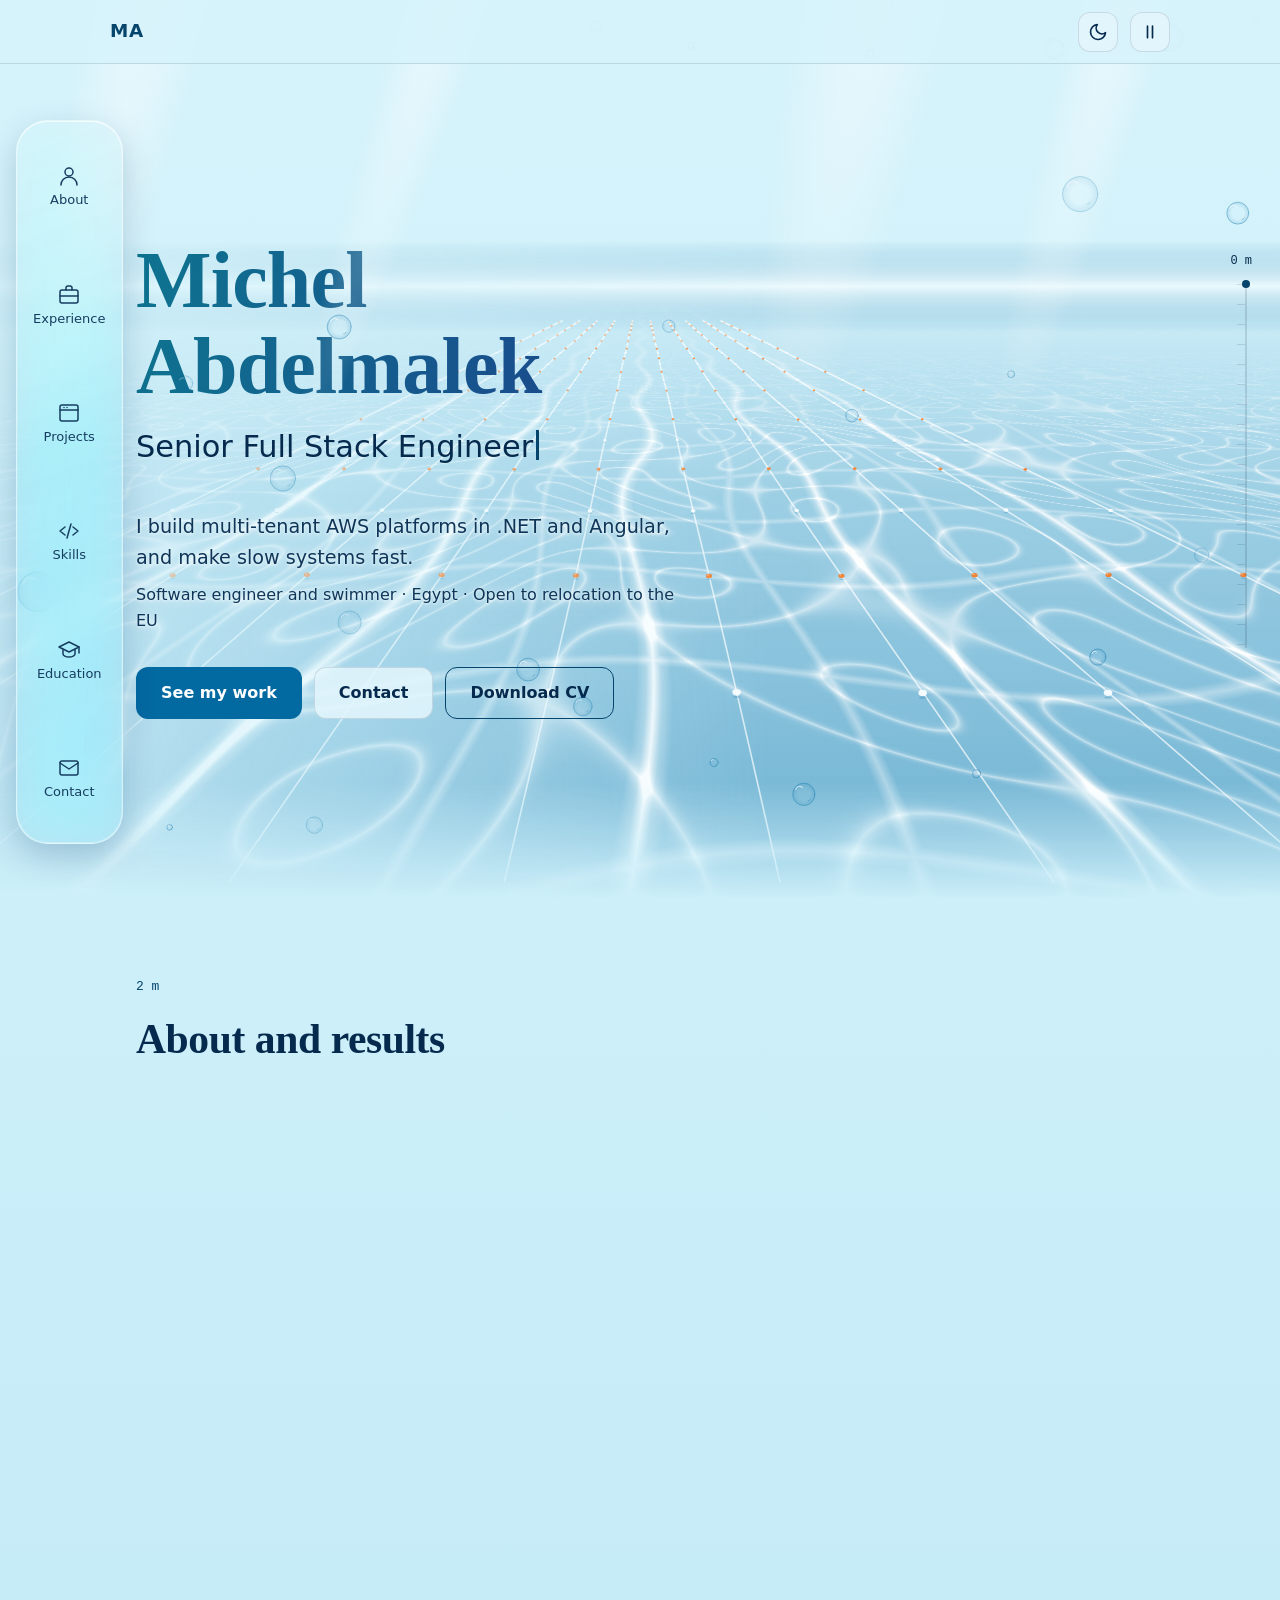
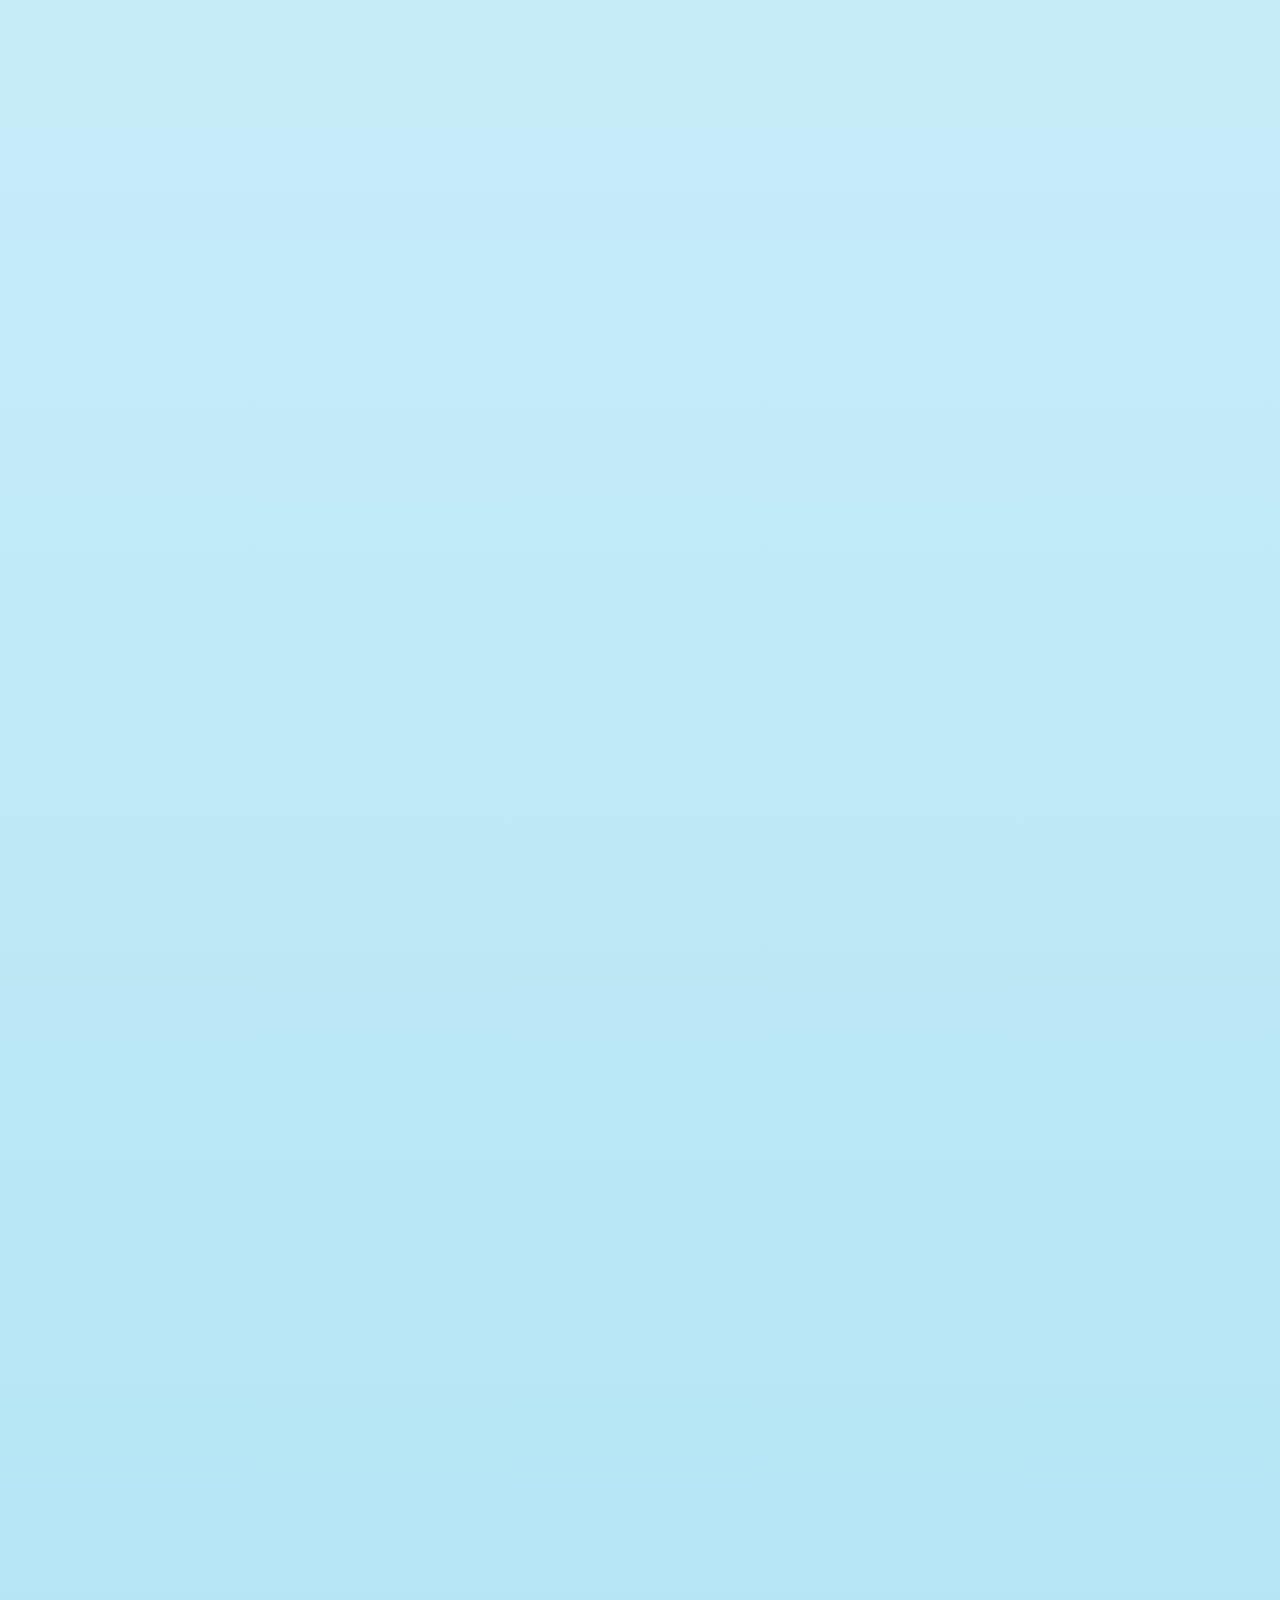
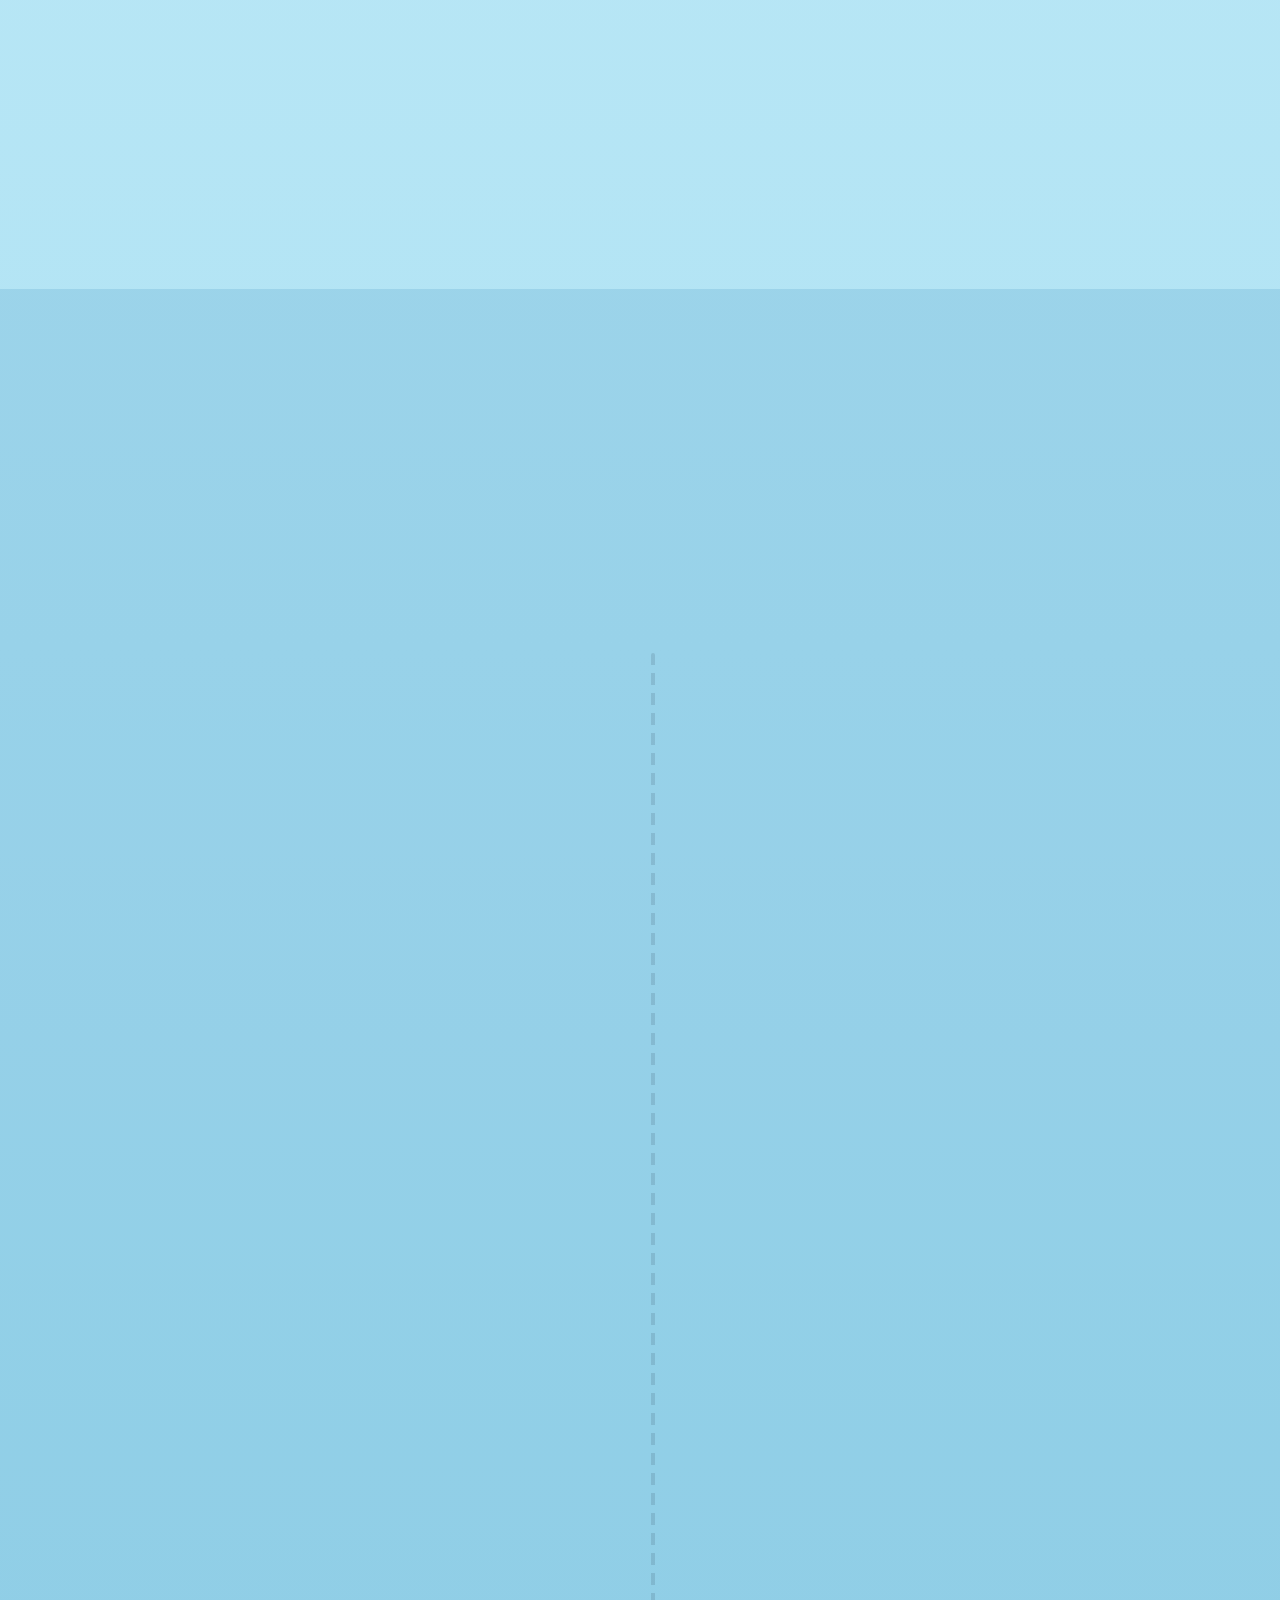
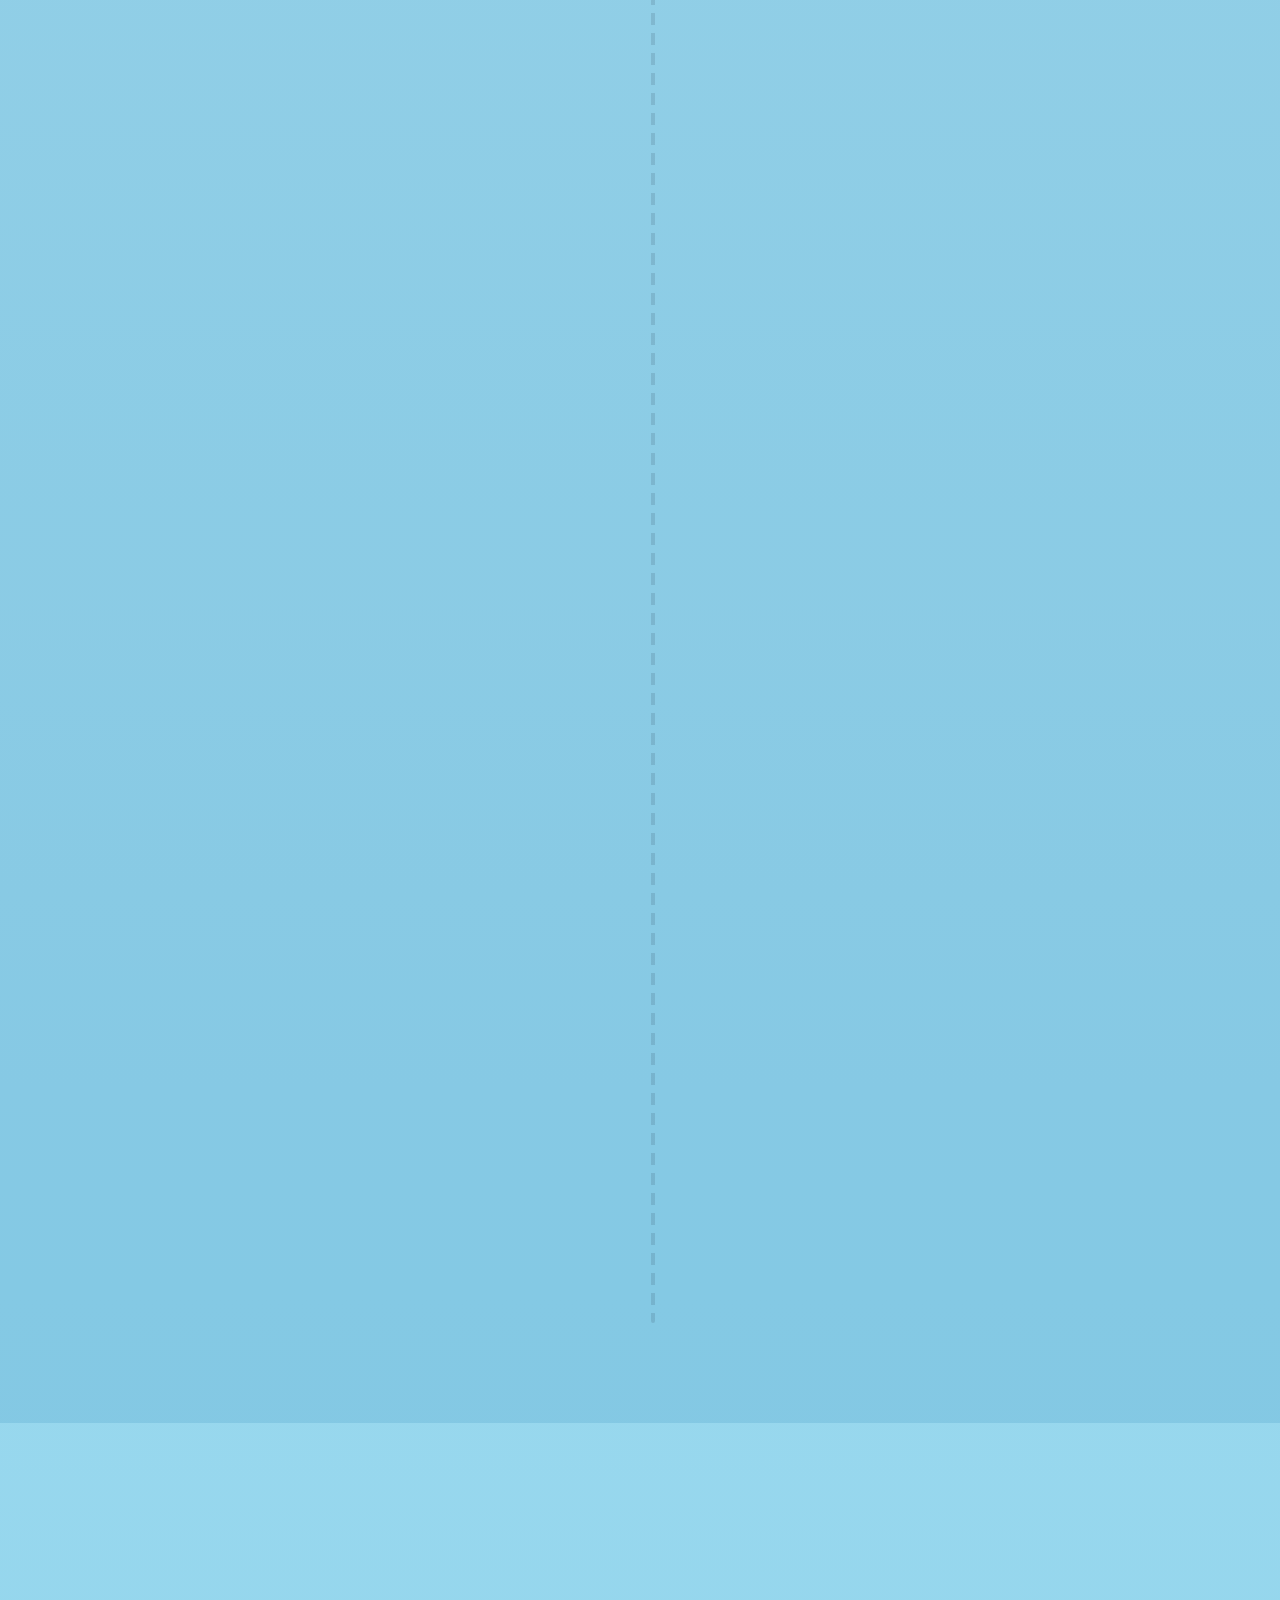
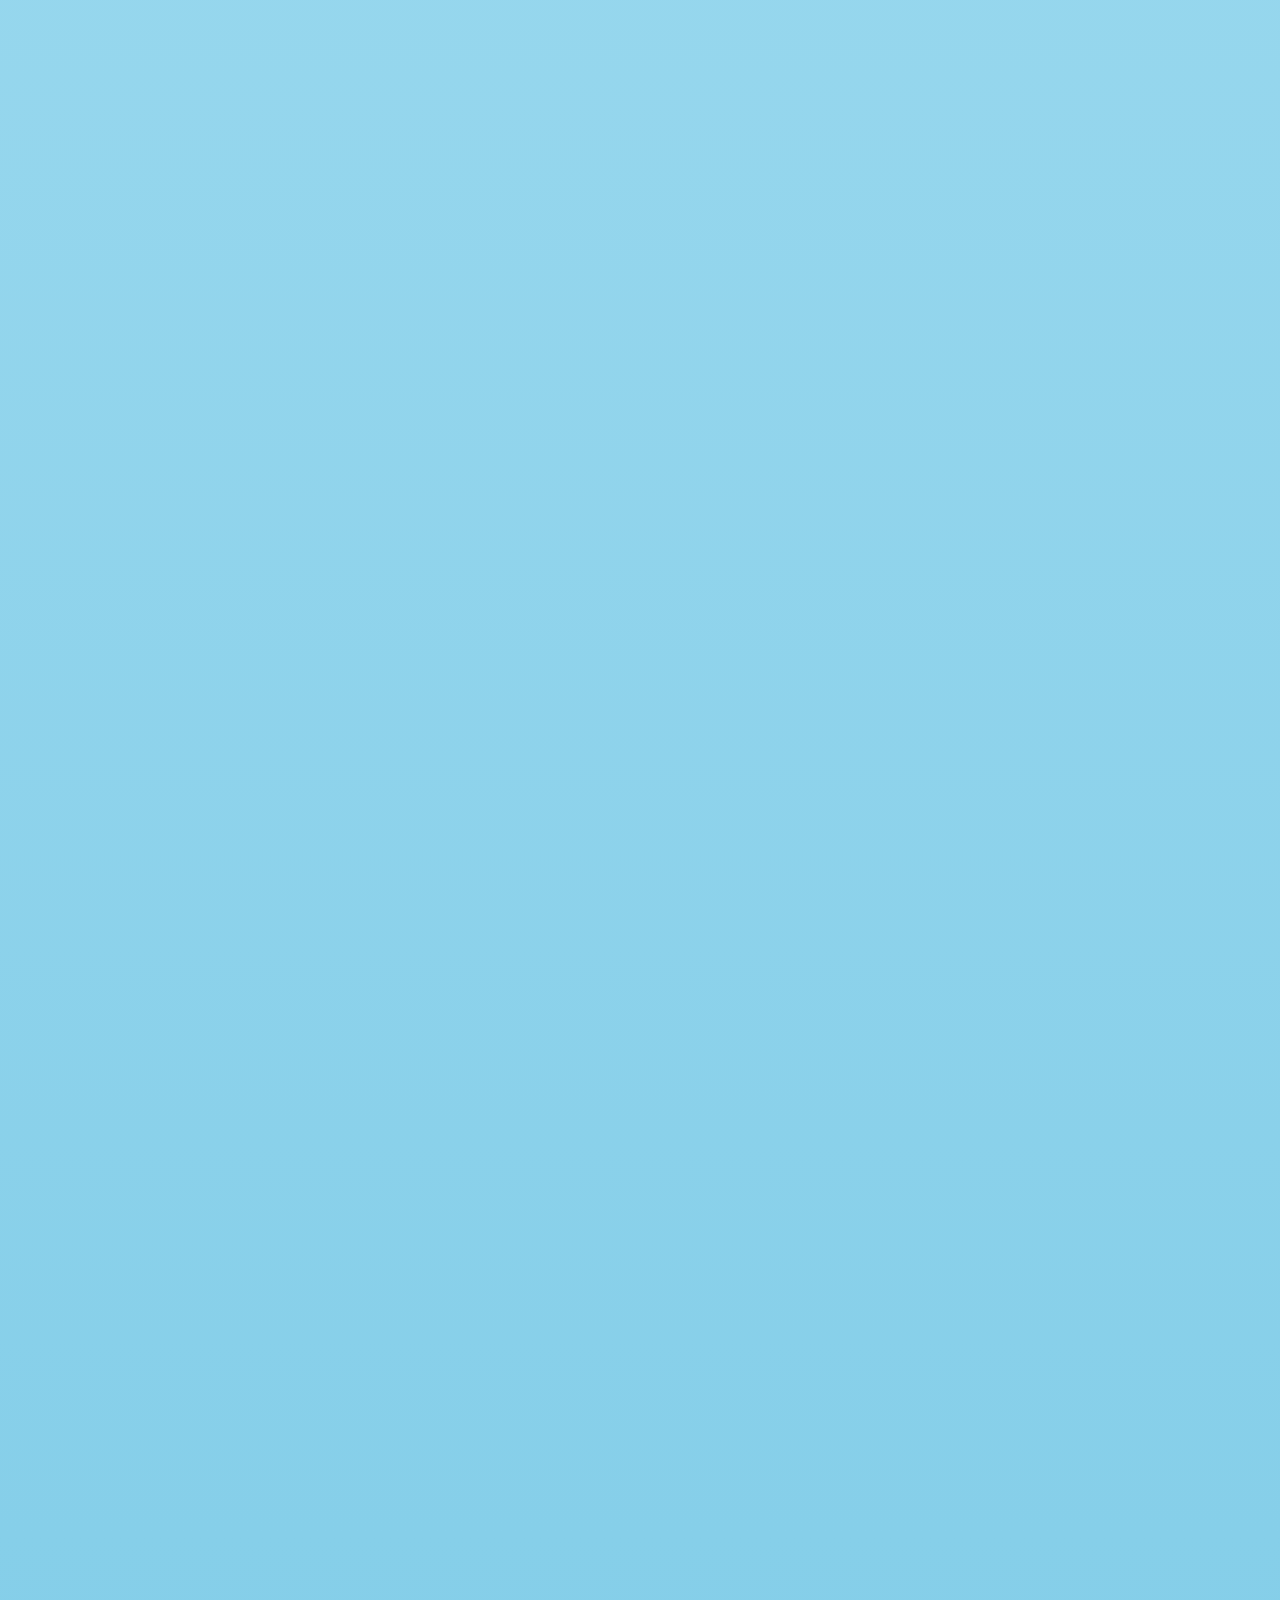
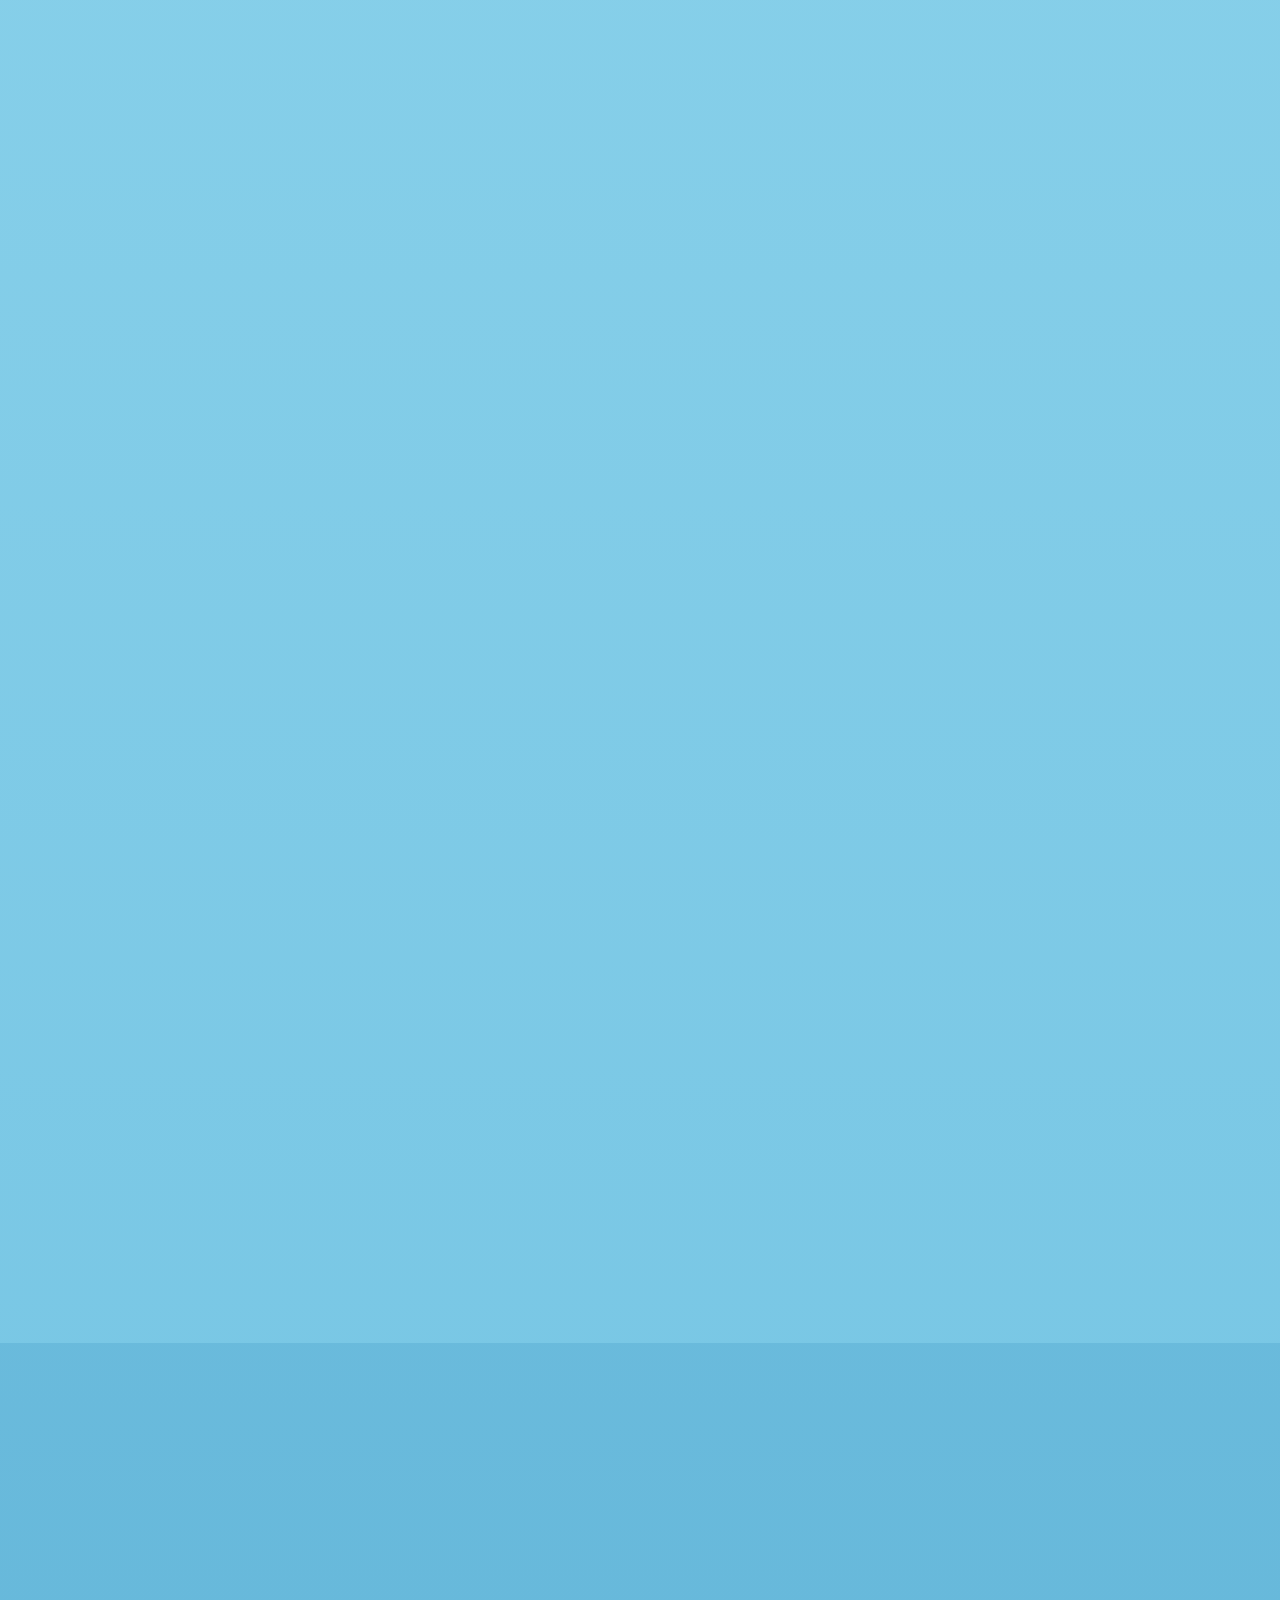
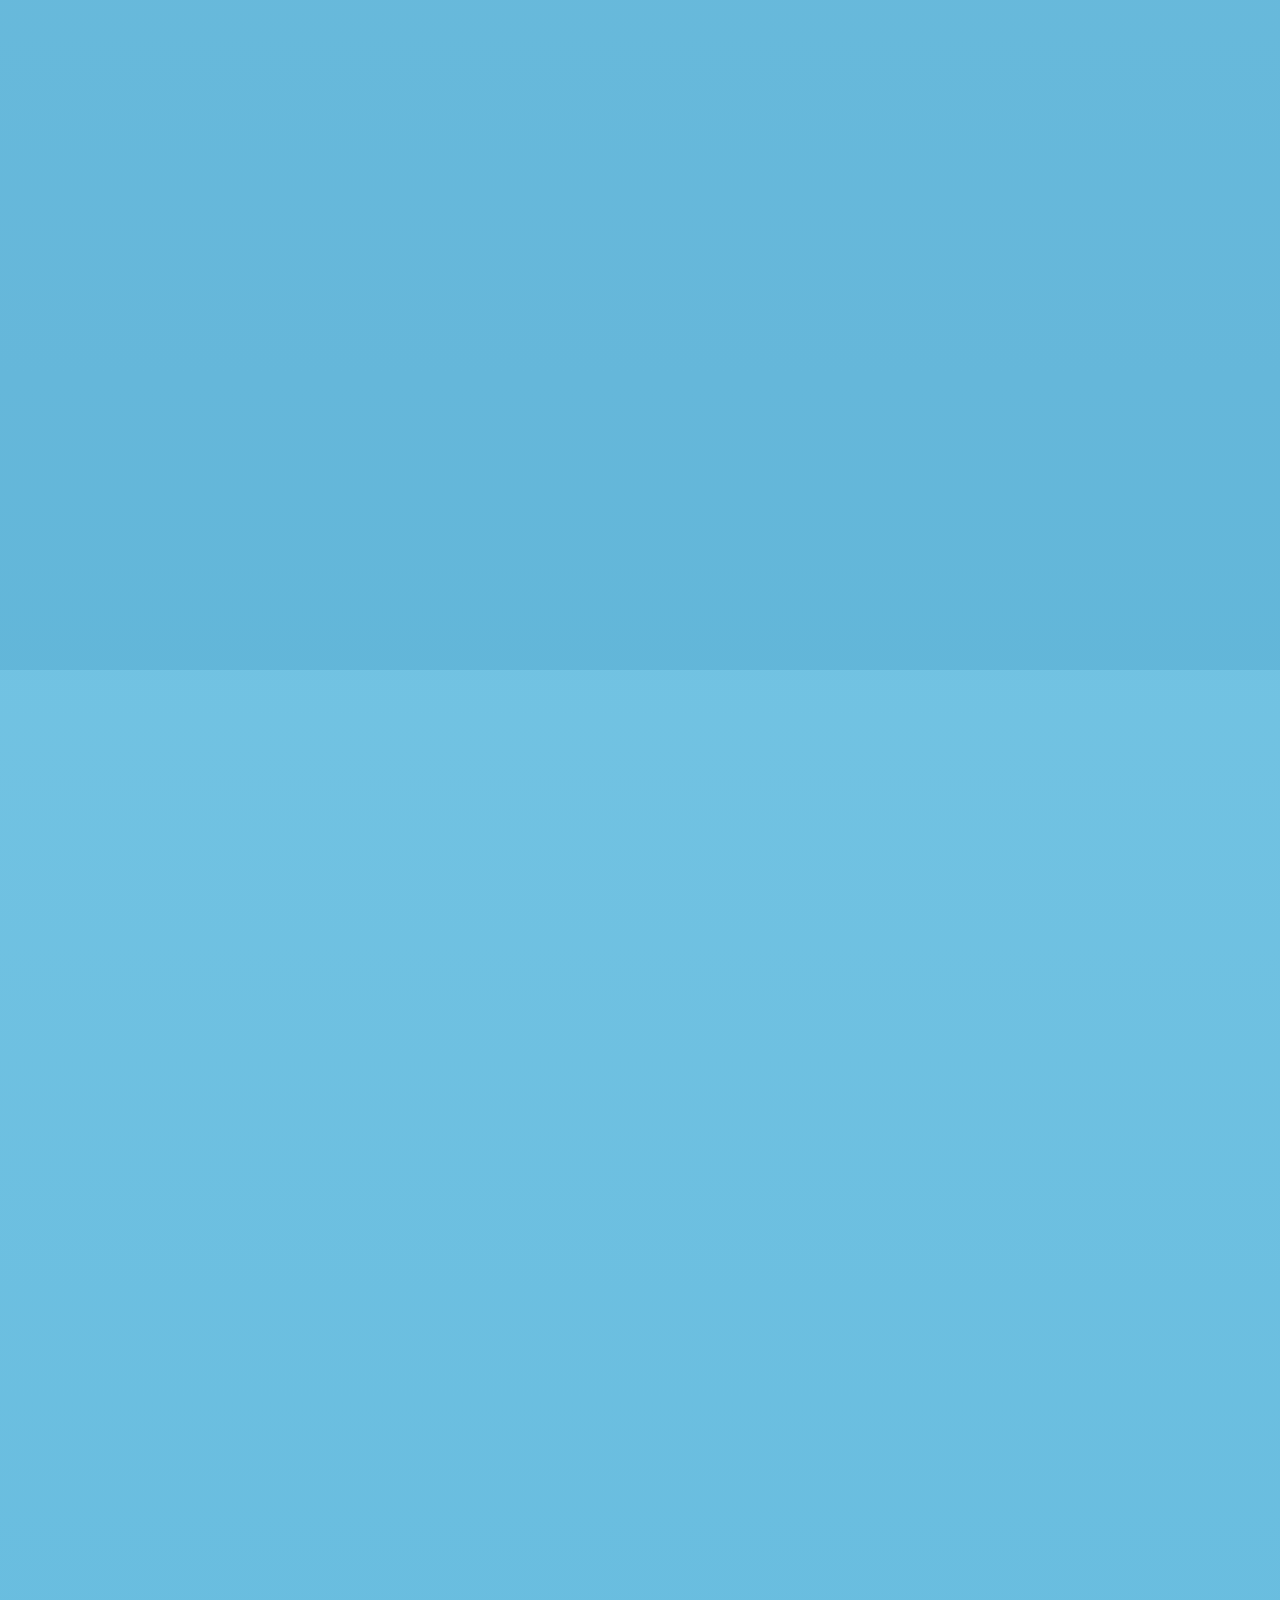
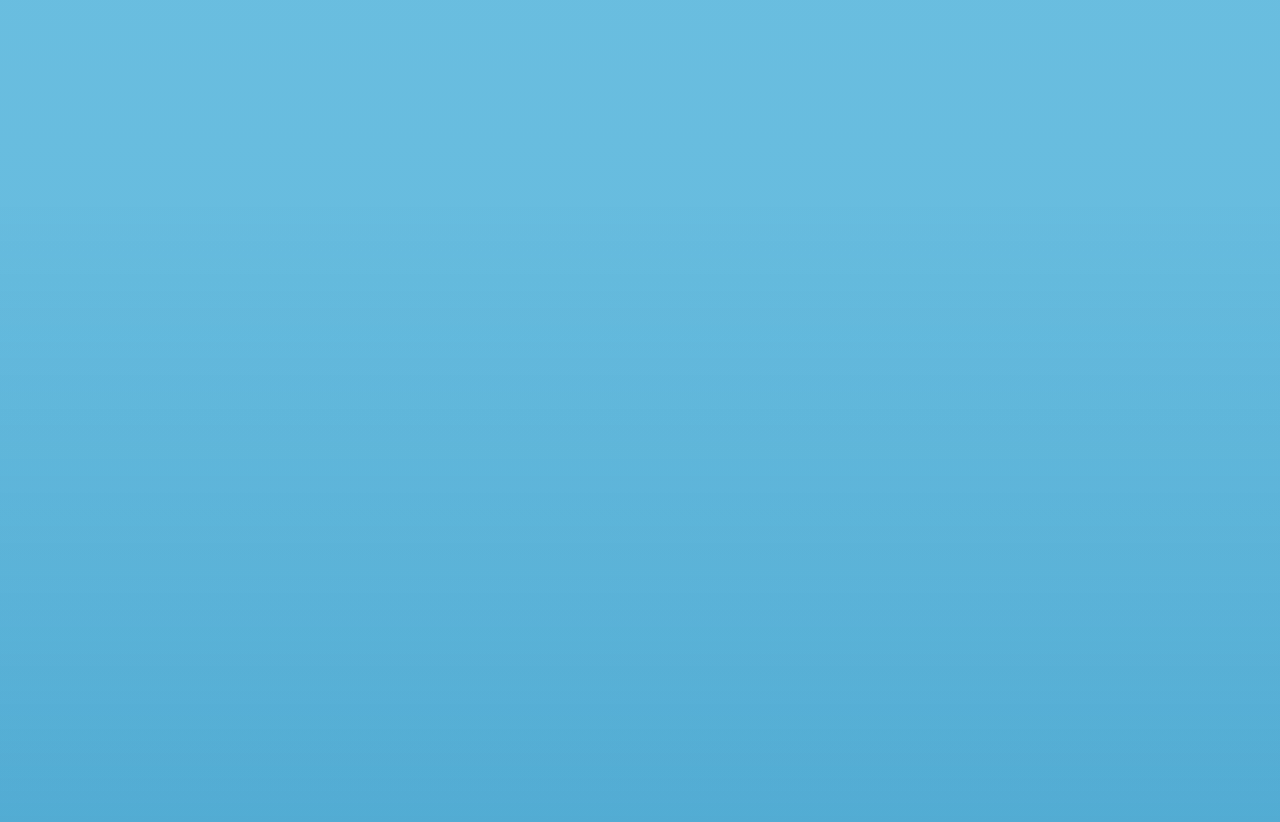
==== commit f4b4a1d2: "Feature FreightRAG: demo tabs, results, Selected work tile, Applied AI skills; size project cards to" ====
--- a/index.html
+++ b/index.html
@@ -25,8 +25,8 @@
   <meta name="twitter:image" content="https://michelabdelmalek.github.io/assets/img/og-image.png">
 
   <link rel="icon" type="image/svg+xml" href="assets/img/favicon.svg">
-  <link rel="stylesheet" href="assets/css/styles.css">
-  <script src="assets/js/main.js"></script>
+  <link rel="stylesheet" href="assets/css/styles.css?v=20261126e">
+  <script src="assets/js/main.js?v=20261126e"></script>
 </head>
 <body>
   <a class="skip-link" href="#main">Skip to main content</a>
@@ -161,6 +161,17 @@
             </div>
           </article>
 
+          <article class="flip-card flip-wide reveal" aria-label="FreightRAG: answers with citations, or none">
+            <div class="flip-inner">
+              <div class="flip-face flip-front glass">
+                <div class="highlight-icon" aria-hidden="true"><svg viewBox="0 0 24 24" fill="none" stroke="currentColor" stroke-width="2" stroke-linecap="round" stroke-linejoin="round"><circle cx="11" cy="11" r="7"/><path d="m21 21-4.3-4.3"/></svg></div>
+                <h3>FreightRAG: answers with citations, or none</h3>
+                <dl><dt>Problem</dt><dd>A model asked about business documents can guess when the documents don't say, and a shared index can leak one tenant's text into another's answers.</dd><dt>Solution</dt><dd>Hybrid search (vector plus keyword) scoped to the tenant that owns the API key, then an answer built only from the retrieved chunks. Citations are checked in code, and a question about an identifier no chunk contains is refused without calling the model.</dd></dl>
+                <p class="flip-result"><span class="flip-result-k">Result</span>0 of 8 unanswerable questions answered in my evaluation; 94% of fields extracted from clean PDFs</p>
+              </div>
+            </div>
+          </article>
+
         </div>
       </div>
     </section>
@@ -299,24 +310,41 @@
         <span class="section-kicker reveal" aria-hidden="true">6 m</span>
         <h2 id="proj-h" class="section-title reveal">Projects</h2>
         <div class="projects-list">
-          <article id="project-freightrag" class="project-row glass reveal">
-            <div class="project-preview p-rag" aria-hidden="true">
-              <div class="pv-bar"><i></i><i></i><i></i><span>localhost:8080/scalar/v1</span></div>
-              <picture>
-                <source media="(prefers-reduced-motion: reduce)" srcset="assets/img/projects/freightrag-search-demo-still.webp">
-                <img class="pv-shot" src="assets/img/projects/freightrag-search-demo.gif" alt="" width="960" height="600" loading="lazy">
-              </picture>
-              <span class="pv-shine"></span>
+          <article id="project-freightrag" class="project-row project-featured glass reveal">
+            <div class="project-media">
+              <div class="project-preview p-rag" aria-hidden="true">
+                <div class="pv-bar"><i></i><i></i><i></i><span>localhost:8080/scalar/v1</span></div>
+                <picture>
+                  <source media="(prefers-reduced-motion: reduce)" srcset="assets/img/projects/freightrag-search-demo-still.webp">
+                  <img id="rag-shot" class="pv-shot" src="assets/img/projects/freightrag-search-demo.gif" alt="" width="960" height="600" loading="lazy">
+                </picture>
+                <span class="pv-shine"></span>
+              </div>
+              <div class="rag-tabs" role="group" aria-label="FreightRAG demo recordings">
+                <button type="button" class="rag-tab" data-src="assets/img/projects/freightrag-search-demo.gif" aria-pressed="true">Search</button>
+                <button type="button" class="rag-tab" data-src="assets/img/projects/freightrag-upload-demo.gif" aria-pressed="false">Upload a scan</button>
+                <button type="button" class="rag-tab" data-src="assets/img/projects/freightrag-fields-demo.gif" aria-pressed="false">Pick fields</button>
+              </div>
             </div>
             <div class="project-info">
               <span class="project-num" aria-hidden="true">01</span>
-              <span class="project-kicker">Open source · Learning project</span>
+              <span class="project-kicker">Open source · Featured · Learning project</span>
               <h3 class="project-title"><a class="project-link-stretch" href="https://github.com/MichelAbdelmalek/freightrag" target="_blank" rel="noopener noreferrer">FreightRAG<span class="sr-only"> (opens in a new tab)</span></a></h3>
               <span class="project-biz">Answers questions about freight paperwork, with citations</span>
-              <p class="project-desc">A multi-tenant RAG system for logistics documents such as rate confirmations, bills of lading and invoices, running locally in Docker. It reads text and scanned PDFs (OCR), searches by meaning and keyword, and answers with citations or abstains when the documents don't say. Every query is scoped to the tenant that owns the API key. It also measures itself: 0 of 8 unanswerable questions answered, and 94% of fields extracted from clean PDFs (87% from scans).</p>
+              <p class="project-desc">A multi-tenant RAG system for logistics documents such as rate confirmations, bills of lading and invoices, running locally in Docker. Every query is scoped to the tenant that owns the API key.</p>
+              <ol class="rag-steps">
+                <li><strong>Ingest</strong> text files and scanned PDFs (OCR), split by section and embedded with a local model.</li>
+                <li><strong>Search</strong> by meaning and keyword together (hybrid, fused with RRF).</li>
+                <li><strong>Answer</strong> from the retrieved chunks with citations checked in code, or abstain when the documents don't say.</li>
+              </ol>
+              <ul class="rag-stats" aria-label="Measured results">
+                <li><span class="rag-stat-n">0 of 8</span><span class="rag-stat-l">unanswerable questions answered</span></li>
+                <li><span class="rag-stat-n">94%</span><span class="rag-stat-l">fields extracted from clean PDFs</span></li>
+                <li><span class="rag-stat-n">87%</span><span class="rag-stat-l">fields extracted from scans</span></li>
+              </ul>
               <ul class="skill-chips project-stack"><li class="chip">.NET 10</li><li class="chip">Python</li><li class="chip">PostgreSQL</li><li class="chip">pgvector</li><li class="chip">Ollama</li><li class="chip">OCR</li><li class="chip">DDD</li><li class="chip">Docker</li></ul>
               <span class="project-cta" aria-hidden="true">View on GitHub <span class="arrow">&#8599;</span></span>
-              <p class="project-note">It runs locally in Docker, so there is no live demo. The README has recorded demos and the evaluation results.</p>
+              <p class="project-note">It runs locally in Docker, so there is no live demo. The README has the evaluation results.</p>
             </div>
           </article>
           <article class="project-row glass reveal">
@@ -417,12 +445,16 @@
             <ul class="skill-chips"><li class="chip chip-core">C#</li><li class="chip chip-core">.NET / ASP.NET Core</li><li class="chip chip-core">EF Core</li><li class="chip chip-core">DDD</li><li class="chip chip-core">REST</li><li class="chip chip-core">GraphQL</li><li class="chip chip-core">SSE</li><li class="chip chip-core">Event-driven messaging</li><li class="chip chip-core">Angular</li><li class="chip chip-core">TypeScript</li><li class="chip chip-core">PrimeNG</li><li class="chip chip-core">Tailwind CSS</li><li class="chip chip-core">AWS ECS</li><li class="chip chip-core">AWS Lambda</li><li class="chip chip-core">SQS/SNS</li><li class="chip chip-core">Secrets Manager</li><li class="chip chip-core">Redis</li><li class="chip chip-core">MongoDB</li><li class="chip chip-core">Docker</li><li class="chip chip-core">DataDog</li><li class="chip chip-core">Azure DevOps CI/CD</li><li class="chip chip-core">xUnit</li><li class="chip chip-core">Jasmine + Karma</li></ul>
           </div>
           <div class="skill-group skill-tier reveal">
+            <h3 class="skill-group-title">Applied AI, in FreightRAG</h3>
+            <ul class="skill-chips"><li class="chip chip-earlier">RAG</li><li class="chip chip-earlier">Hybrid search (vector + keyword)</li><li class="chip chip-earlier">Embeddings</li><li class="chip chip-earlier">pgvector</li><li class="chip chip-earlier">Ollama (local LLMs)</li><li class="chip chip-earlier">OCR (Tesseract)</li><li class="chip chip-earlier">Retrieval and answer evaluation</li><li class="chip chip-earlier">Python</li></ul>
+          </div>
+          <div class="skill-group skill-tier reveal">
             <h3 class="skill-group-title">Used at SwiftX and Softxpert</h3>
             <ul class="skill-chips"><li class="chip chip-earlier">Ruby on Rails (SwiftX)</li><li class="chip chip-earlier">Node.js</li><li class="chip chip-earlier">Express.js</li><li class="chip chip-earlier">React</li><li class="chip chip-earlier">Next.js</li><li class="chip chip-earlier">Laravel (PHP)</li><li class="chip chip-earlier">MySQL</li><li class="chip chip-earlier">Vercel</li><li class="chip chip-earlier">Heroku</li><li class="chip chip-earlier">Linux (Ubuntu)</li></ul>
           </div>
           <div class="skill-group skill-tier reveal">
             <h3 class="skill-group-title">Also worked with</h3>
-            <ul class="skill-chips"><li class="chip chip-muted">Java</li><li class="chip chip-muted">Spring Boot</li><li class="chip chip-muted">JUnit</li><li class="chip chip-muted">SQL Server</li><li class="chip chip-muted">PostgreSQL</li><li class="chip chip-muted">CircleCI</li><li class="chip chip-muted">Python</li><li class="chip chip-muted">RAG (pgvector, Ollama)</li></ul>
+            <ul class="skill-chips"><li class="chip chip-muted">Java</li><li class="chip chip-muted">Spring Boot</li><li class="chip chip-muted">JUnit</li><li class="chip chip-muted">SQL Server</li><li class="chip chip-muted">PostgreSQL</li><li class="chip chip-muted">CircleCI</li></ul>
           </div>
         </div>
       </div>
--- a/assets/css/styles.css
+++ b/assets/css/styles.css
@@ -745,7 +745,7 @@
 .projects-grid, .impact-grid { grid-auto-rows: 1fr; }
 
 /* ===== Projects showcase ===== */
-.projects-list { display: grid; grid-auto-rows: 1fr; gap: 1.75rem; }
+.projects-list { display: grid; grid-auto-rows: auto; gap: 1.75rem; }
 .project-row {
   position: relative;
   display: grid;
@@ -1367,3 +1367,20 @@
   box-shadow: 0 10px 24px rgba(0, 8, 20, 0.3);
 }
 .calm-note[hidden] { display: none; }
+
+/* ===== FreightRAG featured project ===== */
+.project-media { display: grid; gap: 0.75rem; min-width: 0; }
+.rag-tabs { position: relative; z-index: 3; display: flex; flex-wrap: wrap; gap: 0.5rem; }
+.rag-tab { padding: 0.4rem 0.9rem; border: 1px solid var(--border); border-radius: 99px; background: transparent; color: var(--text); font: inherit; font-size: 0.875rem; cursor: pointer; }
+.rag-tab:hover { border-color: var(--accent-1); }
+.rag-tab[aria-pressed="true"] { border-color: var(--accent-1); color: var(--accent-1); }
+.rag-tab:focus-visible { outline: 3px solid var(--accent-1); outline-offset: 2px; }
+@media (prefers-reduced-motion: reduce) { .rag-tabs { display: none; } }
+.rag-steps { margin: 0 0 1rem; padding-left: 1.25rem; display: grid; gap: 0.35rem; color: var(--text); }
+.rag-steps strong { color: var(--text-strong); font-weight: 600; }
+.rag-stats { list-style: none; margin: 0 0 1rem; padding: 0; display: grid; grid-template-columns: repeat(3, 1fr); gap: 0.75rem; }
+.rag-stats li { display: grid; gap: 0.15rem; align-content: start; padding: 0.6rem 0.75rem; border: 1px solid var(--border); border-radius: 12px; }
+.rag-stat-n { color: var(--accent-1); font-family: var(--display); font-size: 1.35rem; font-weight: 600; line-height: 1.1; }
+.rag-stat-l { color: var(--text-muted); font-size: 0.8125rem; line-height: 1.3; }
+@media (max-width: 480px) { .rag-stats { grid-template-columns: 1fr; } }
+@media (min-width: 700px) { .highlights-grid .flip-wide { grid-column: 1 / -1; } }
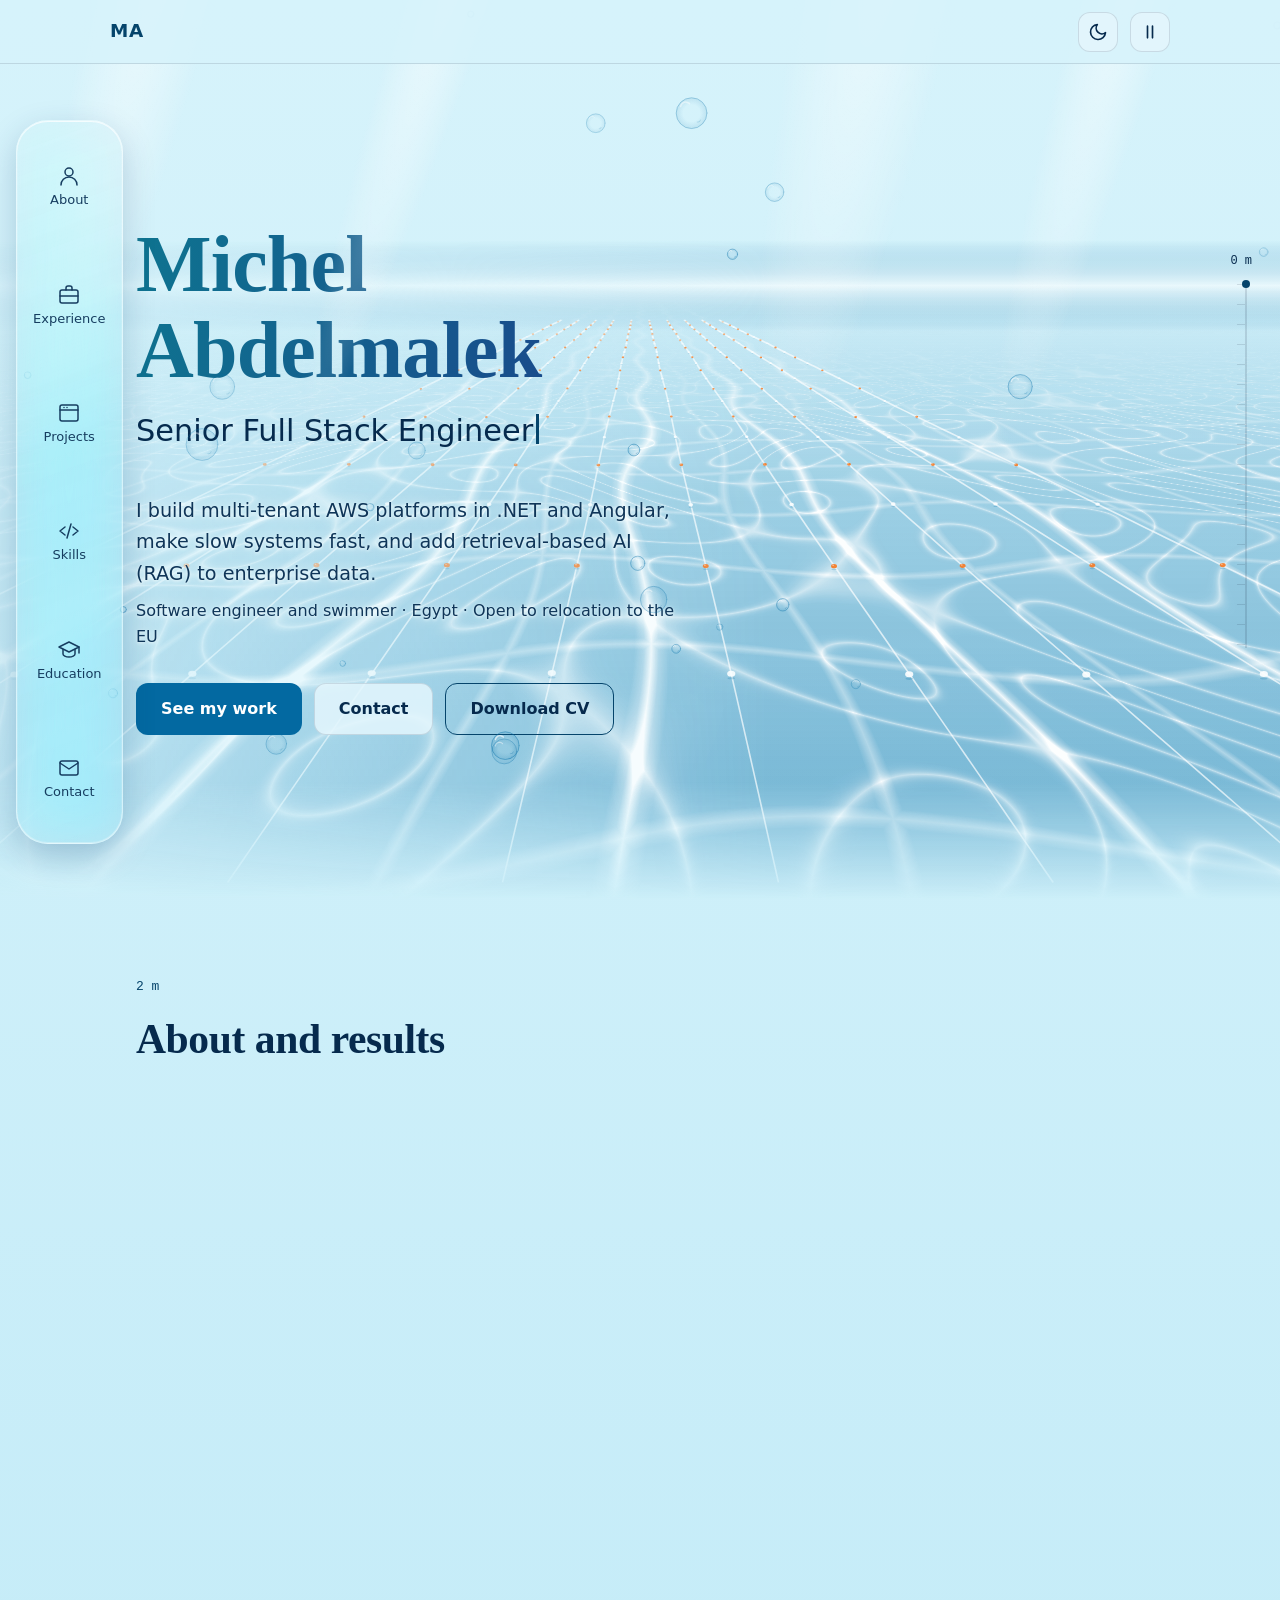
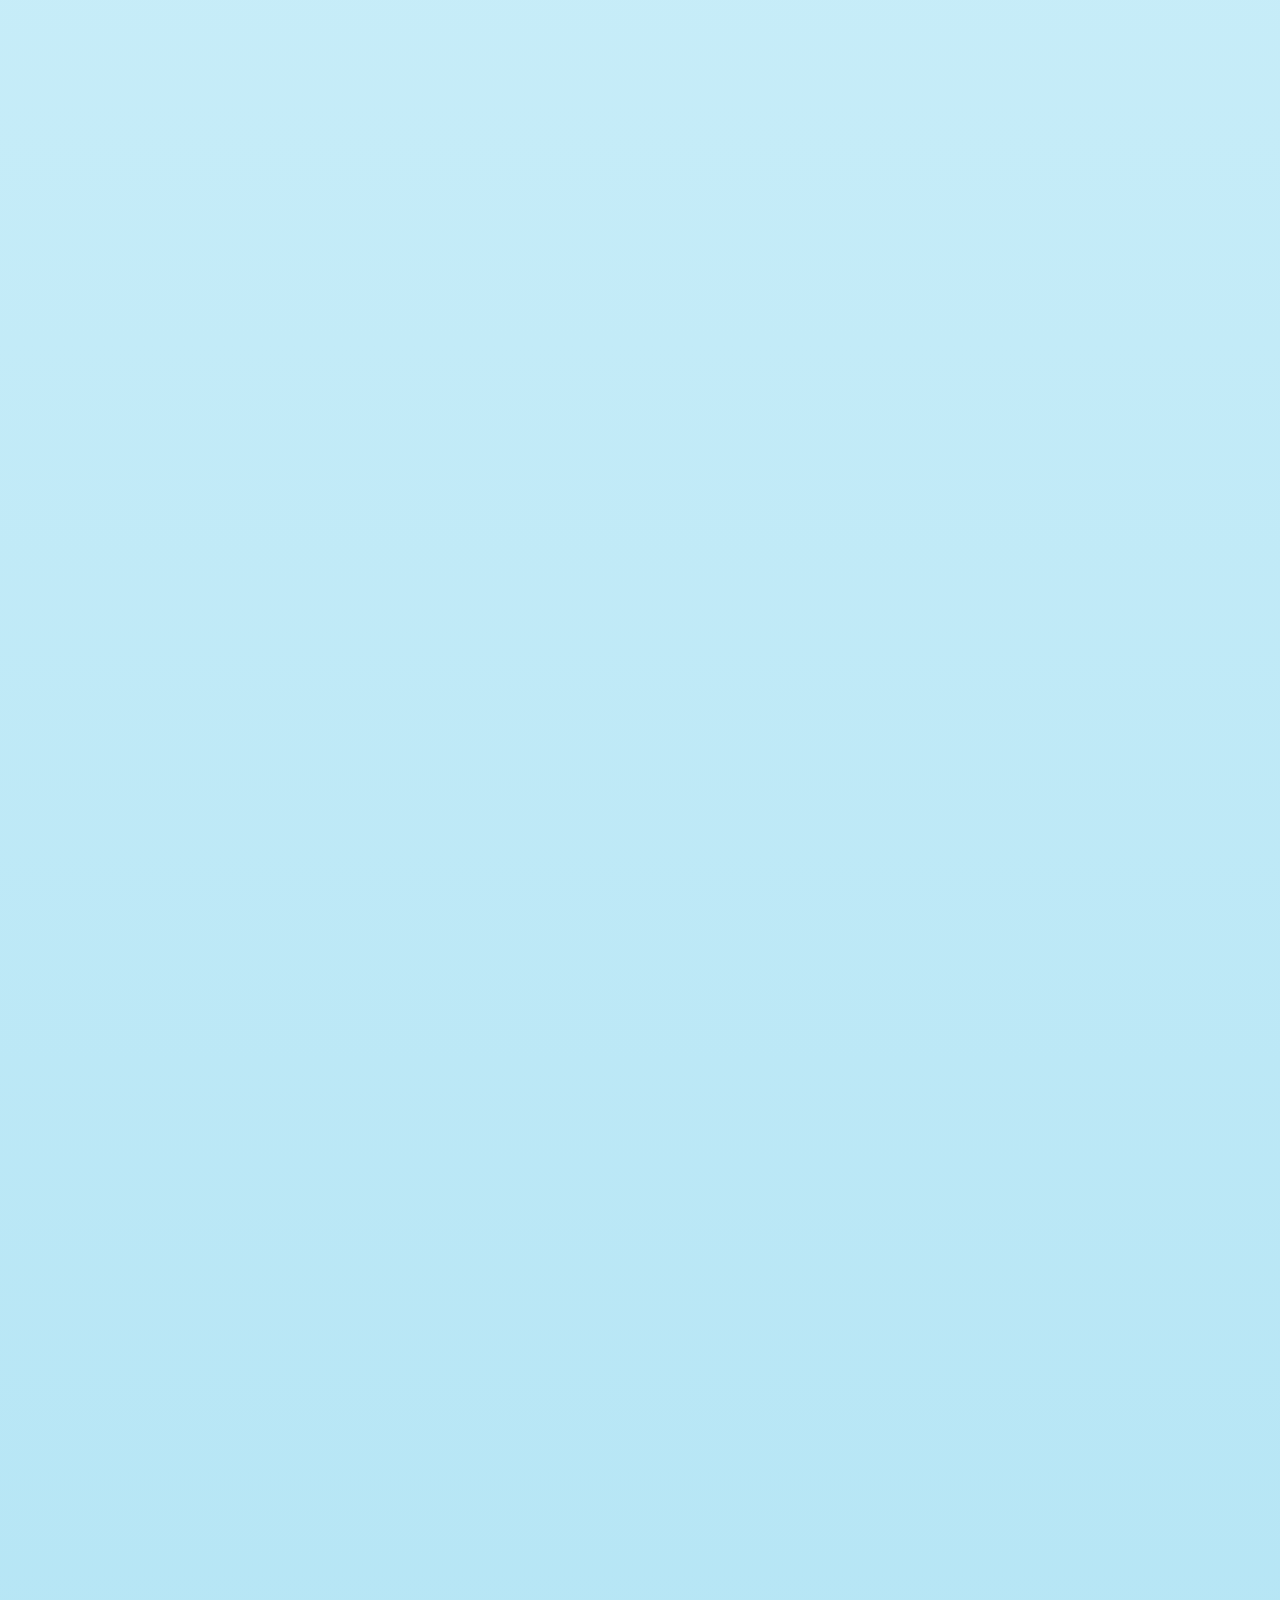
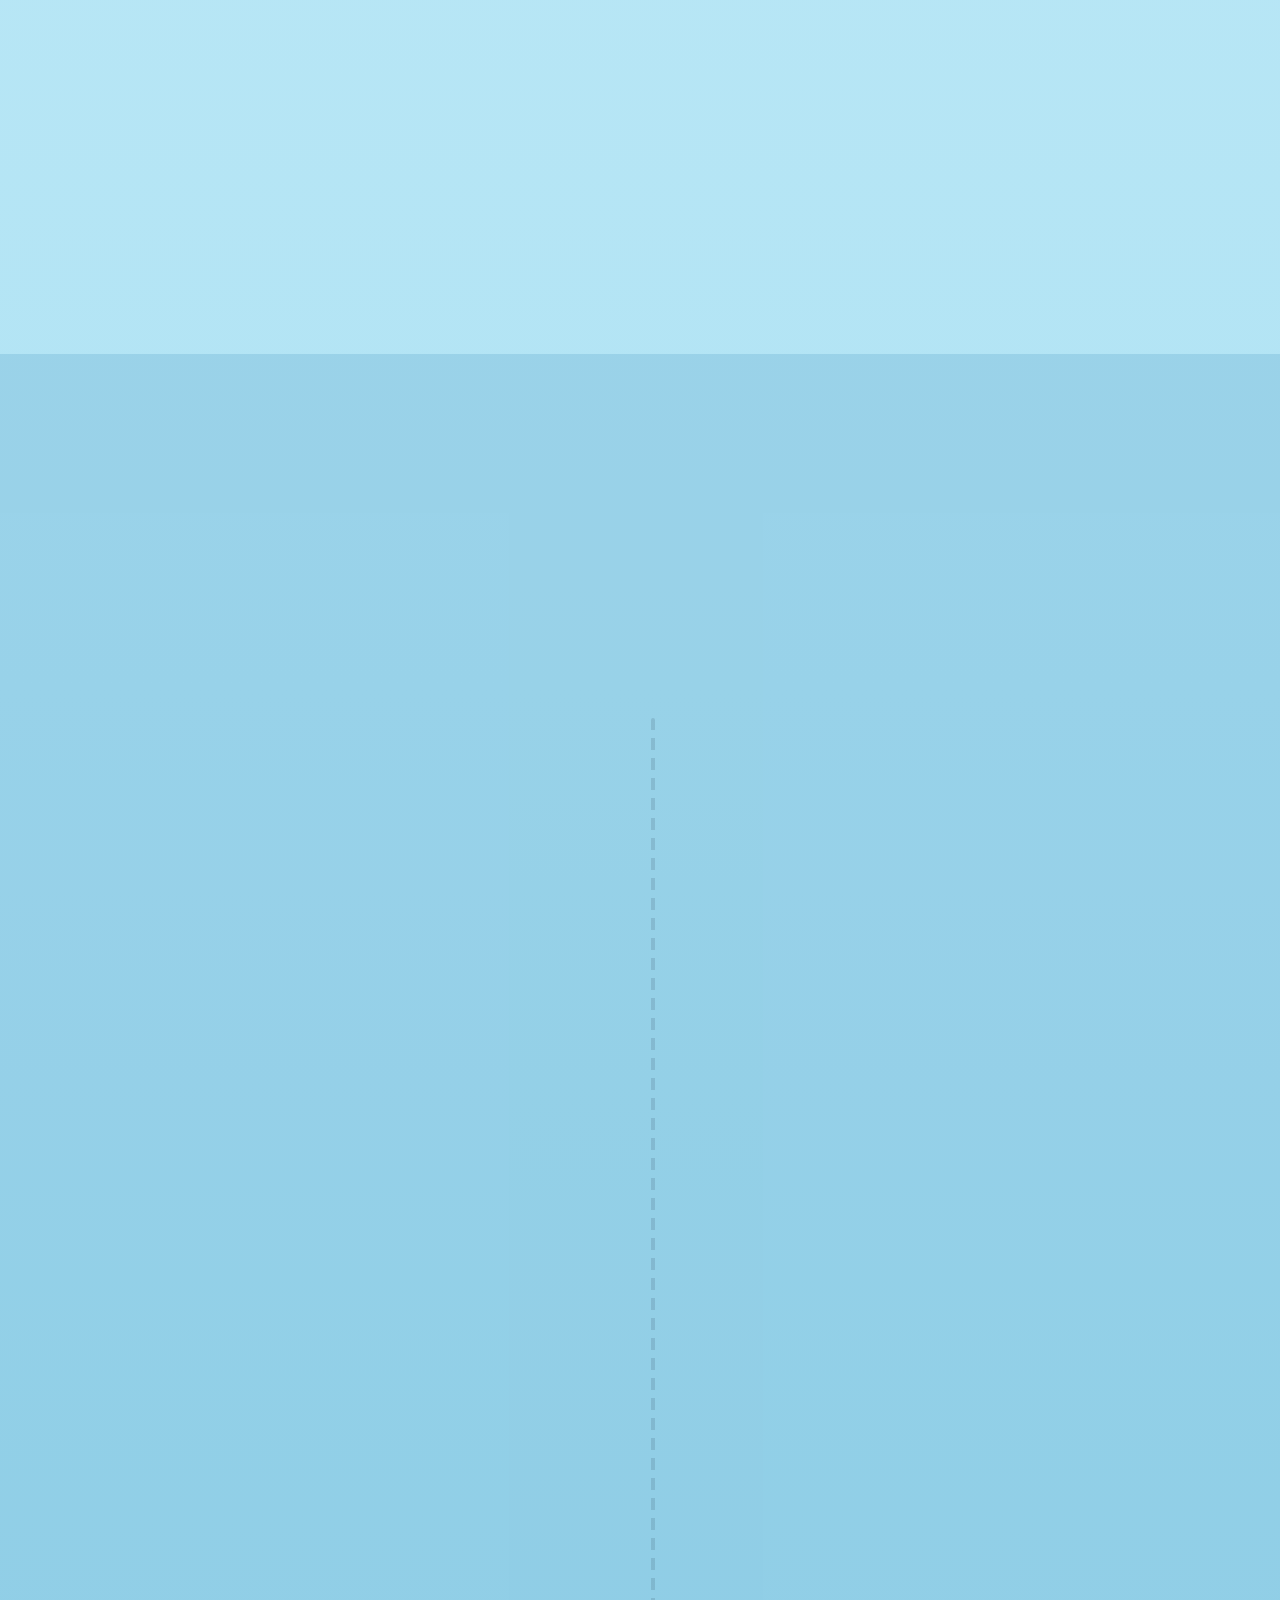
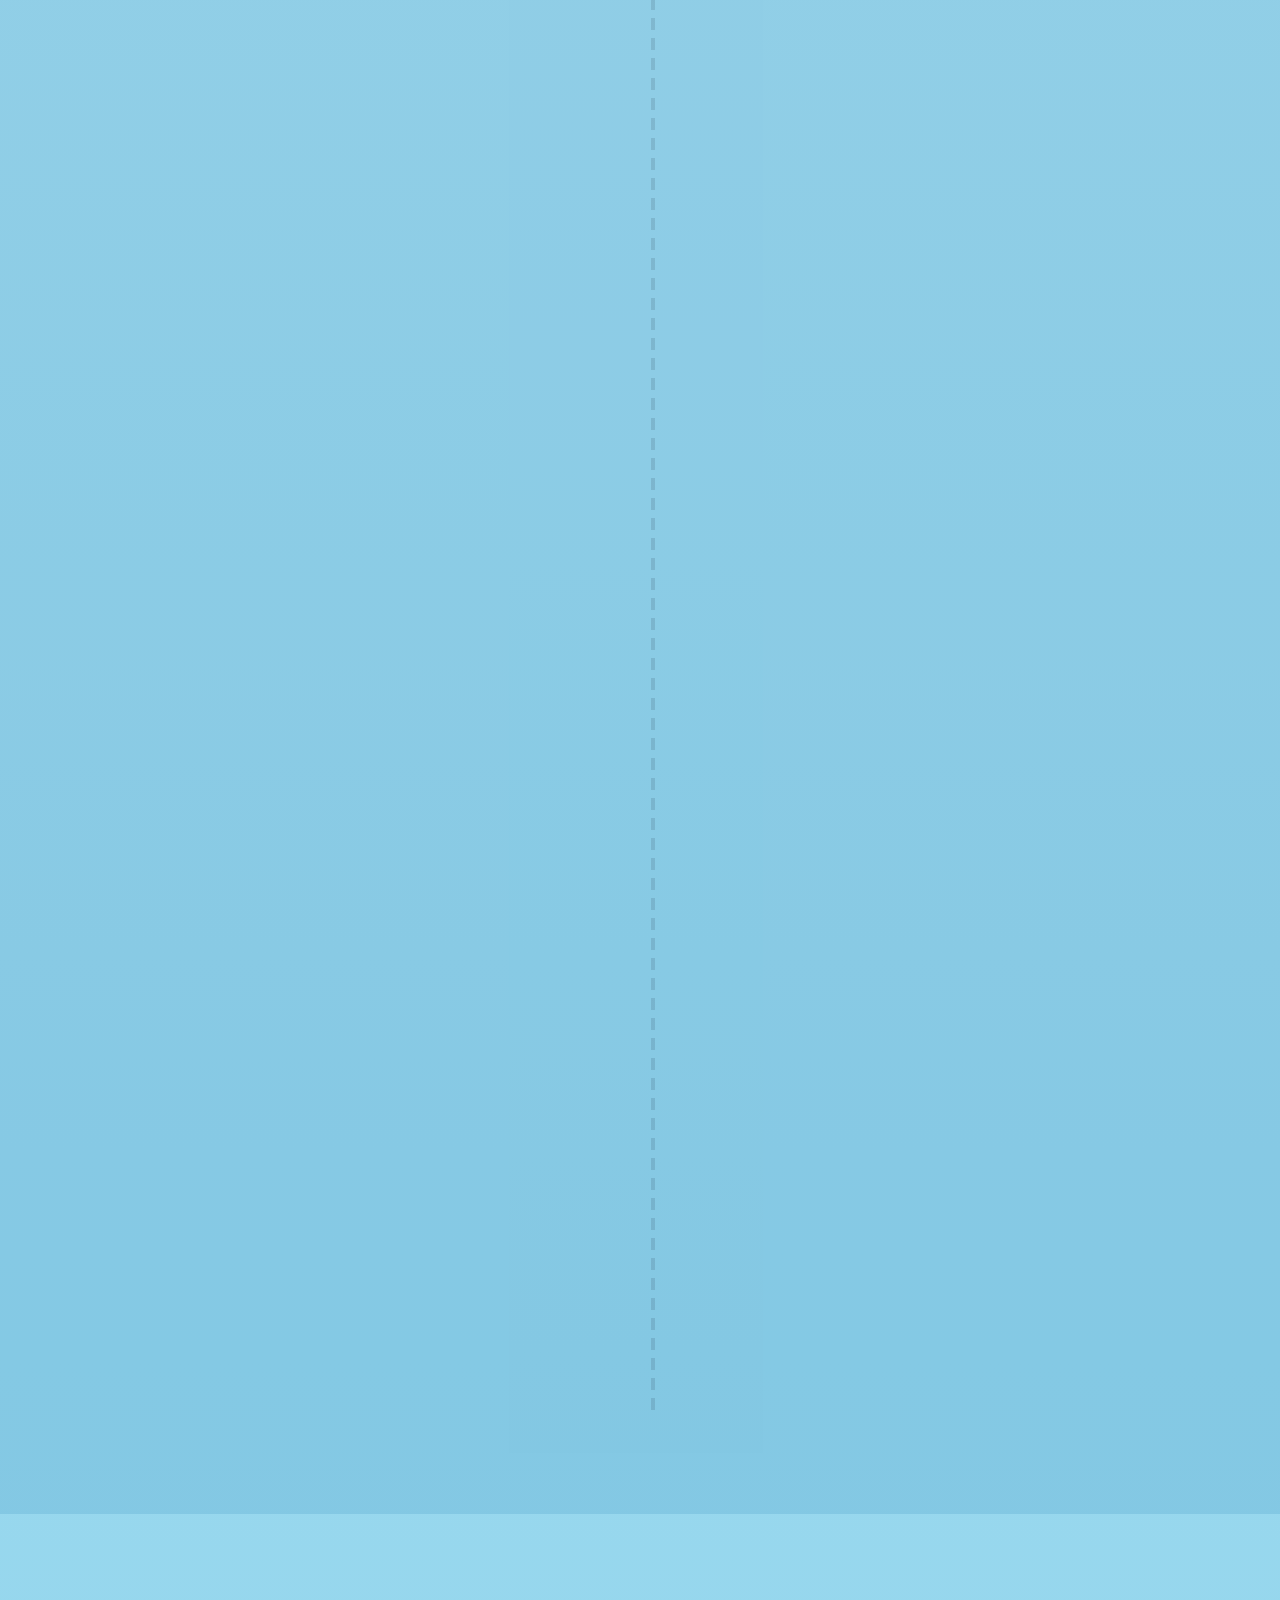
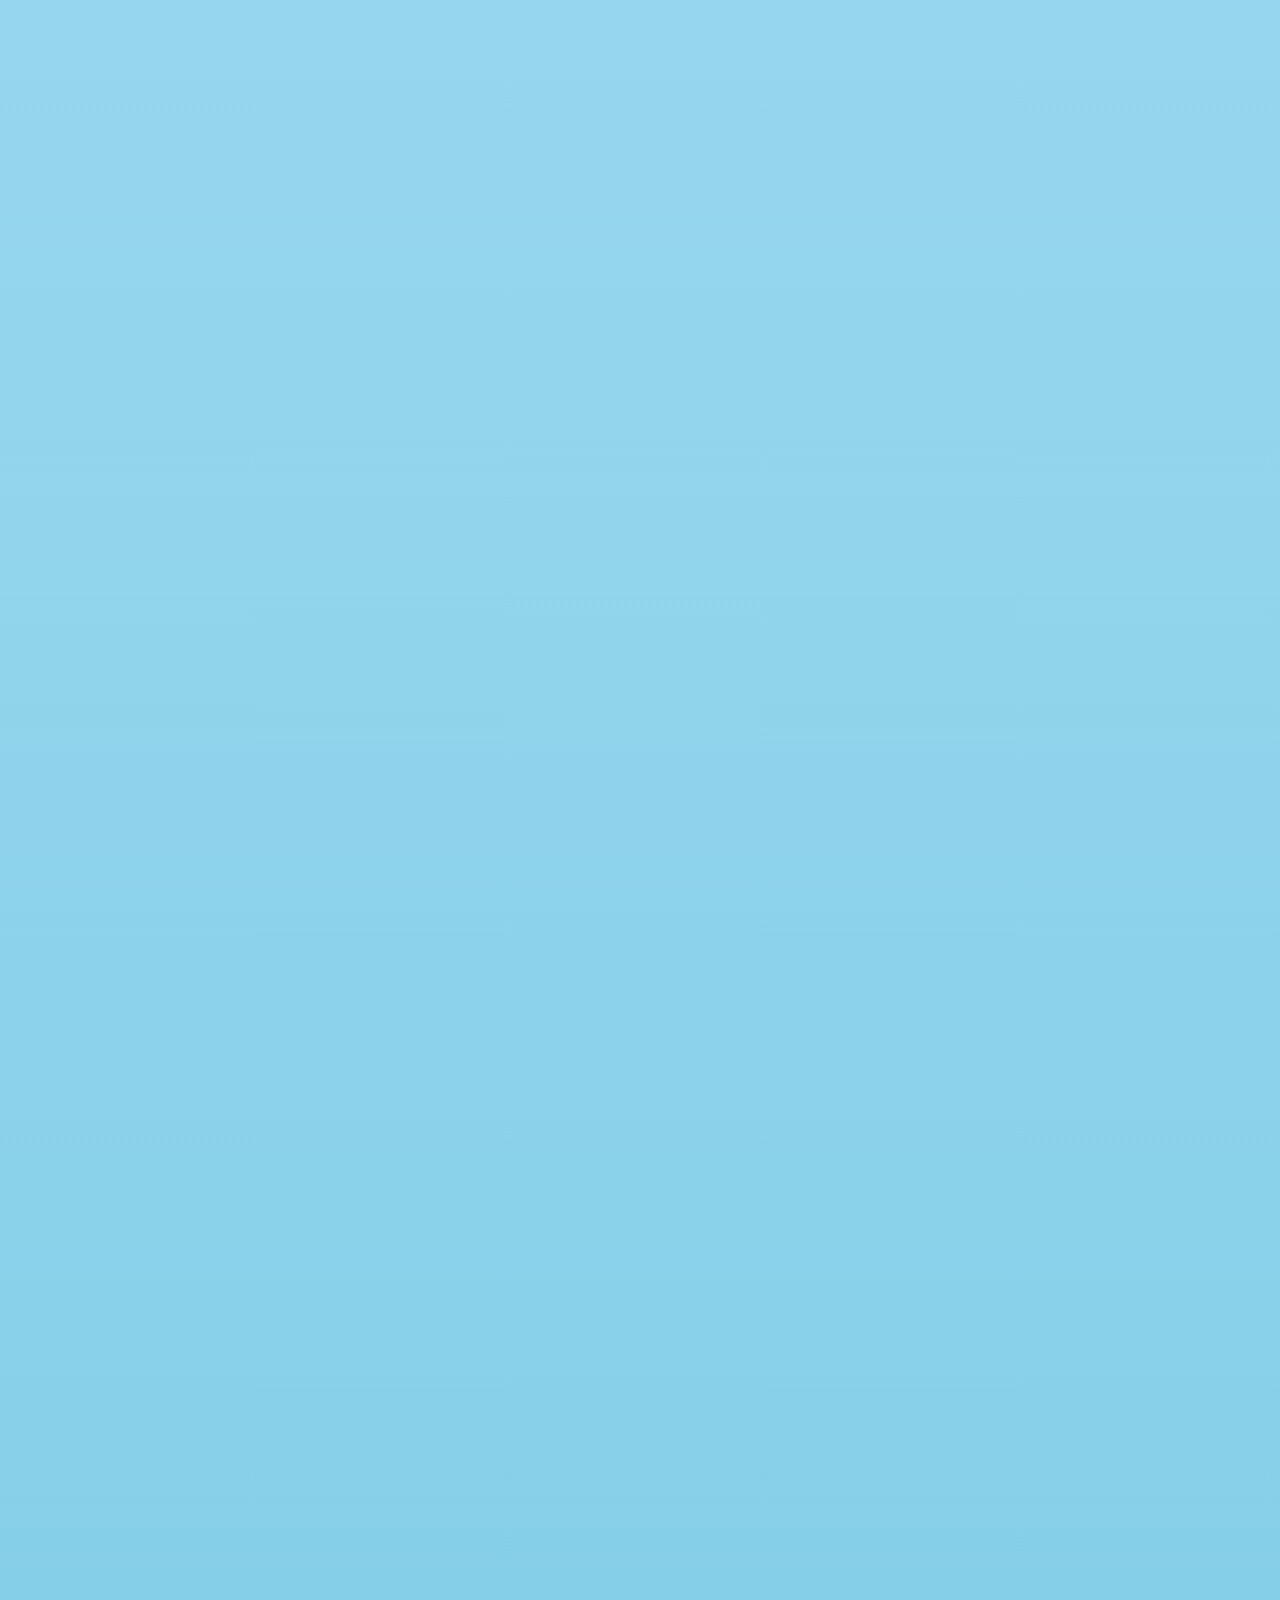
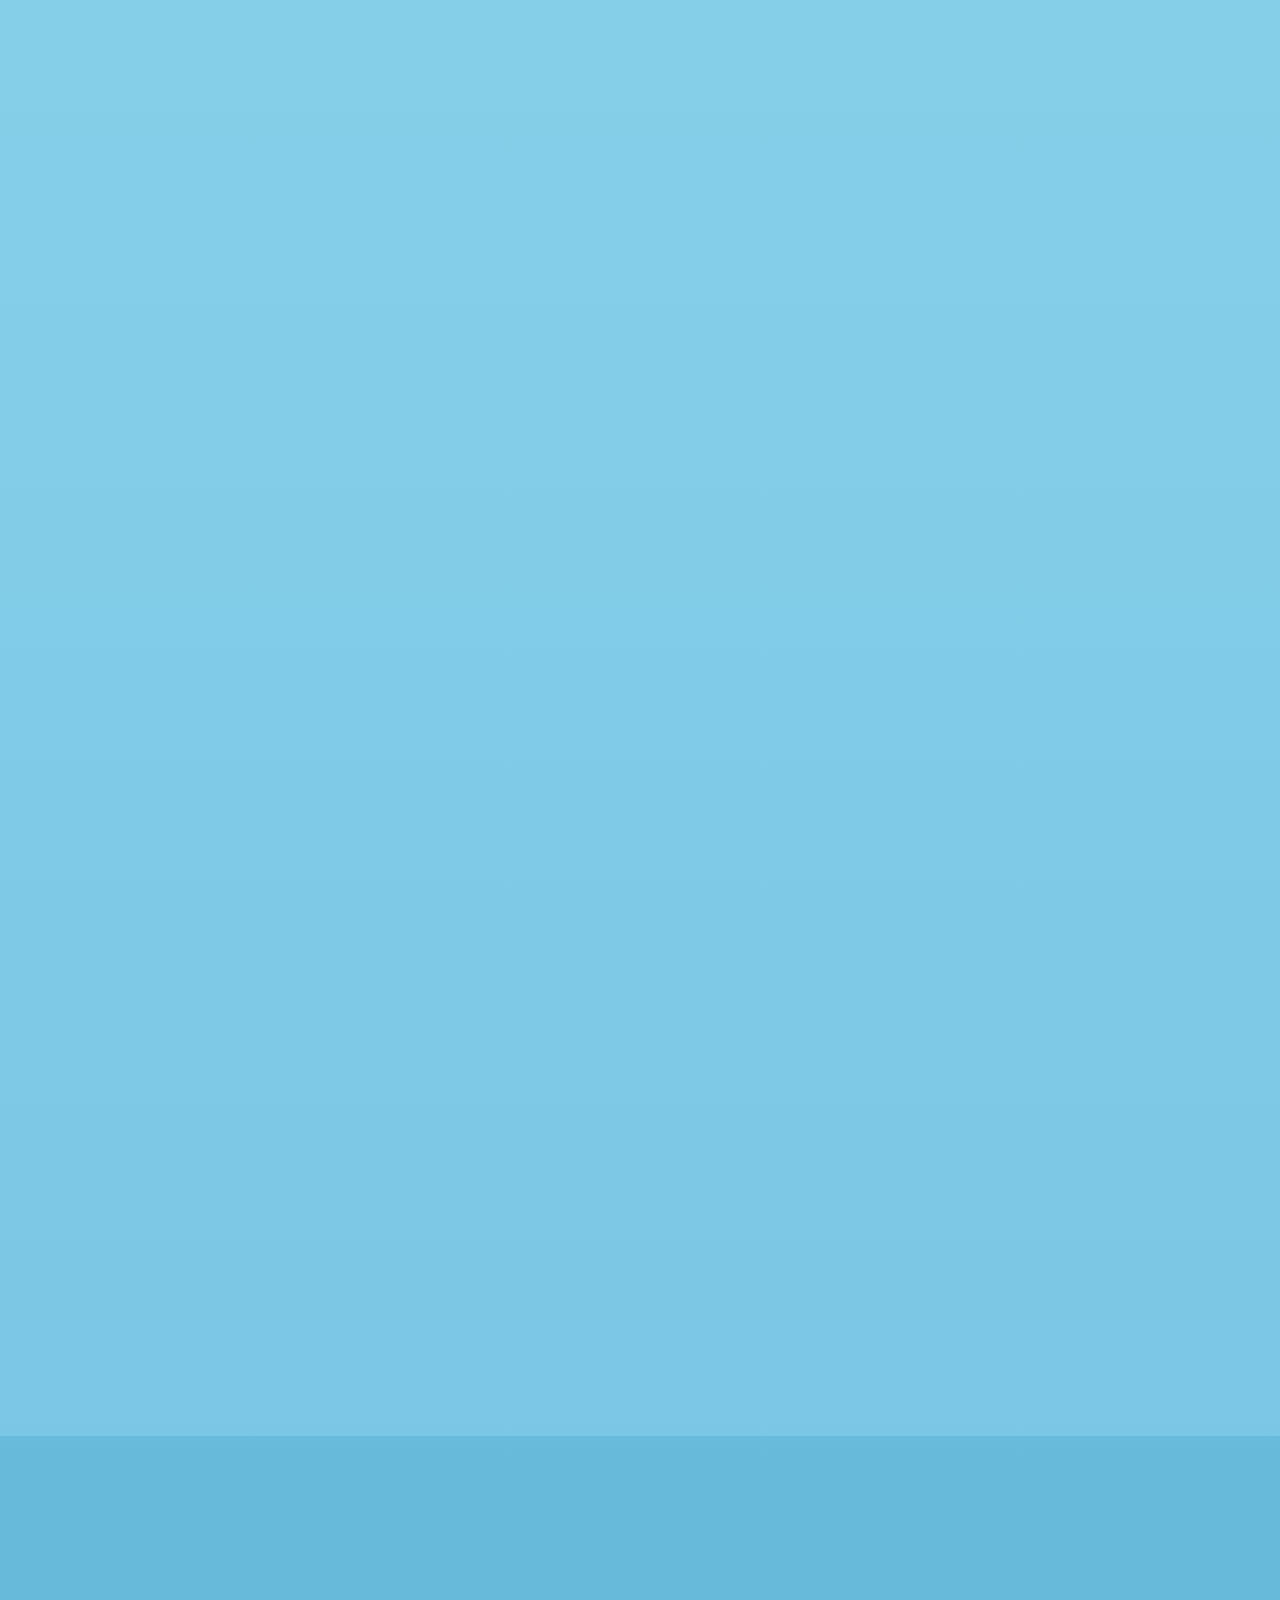
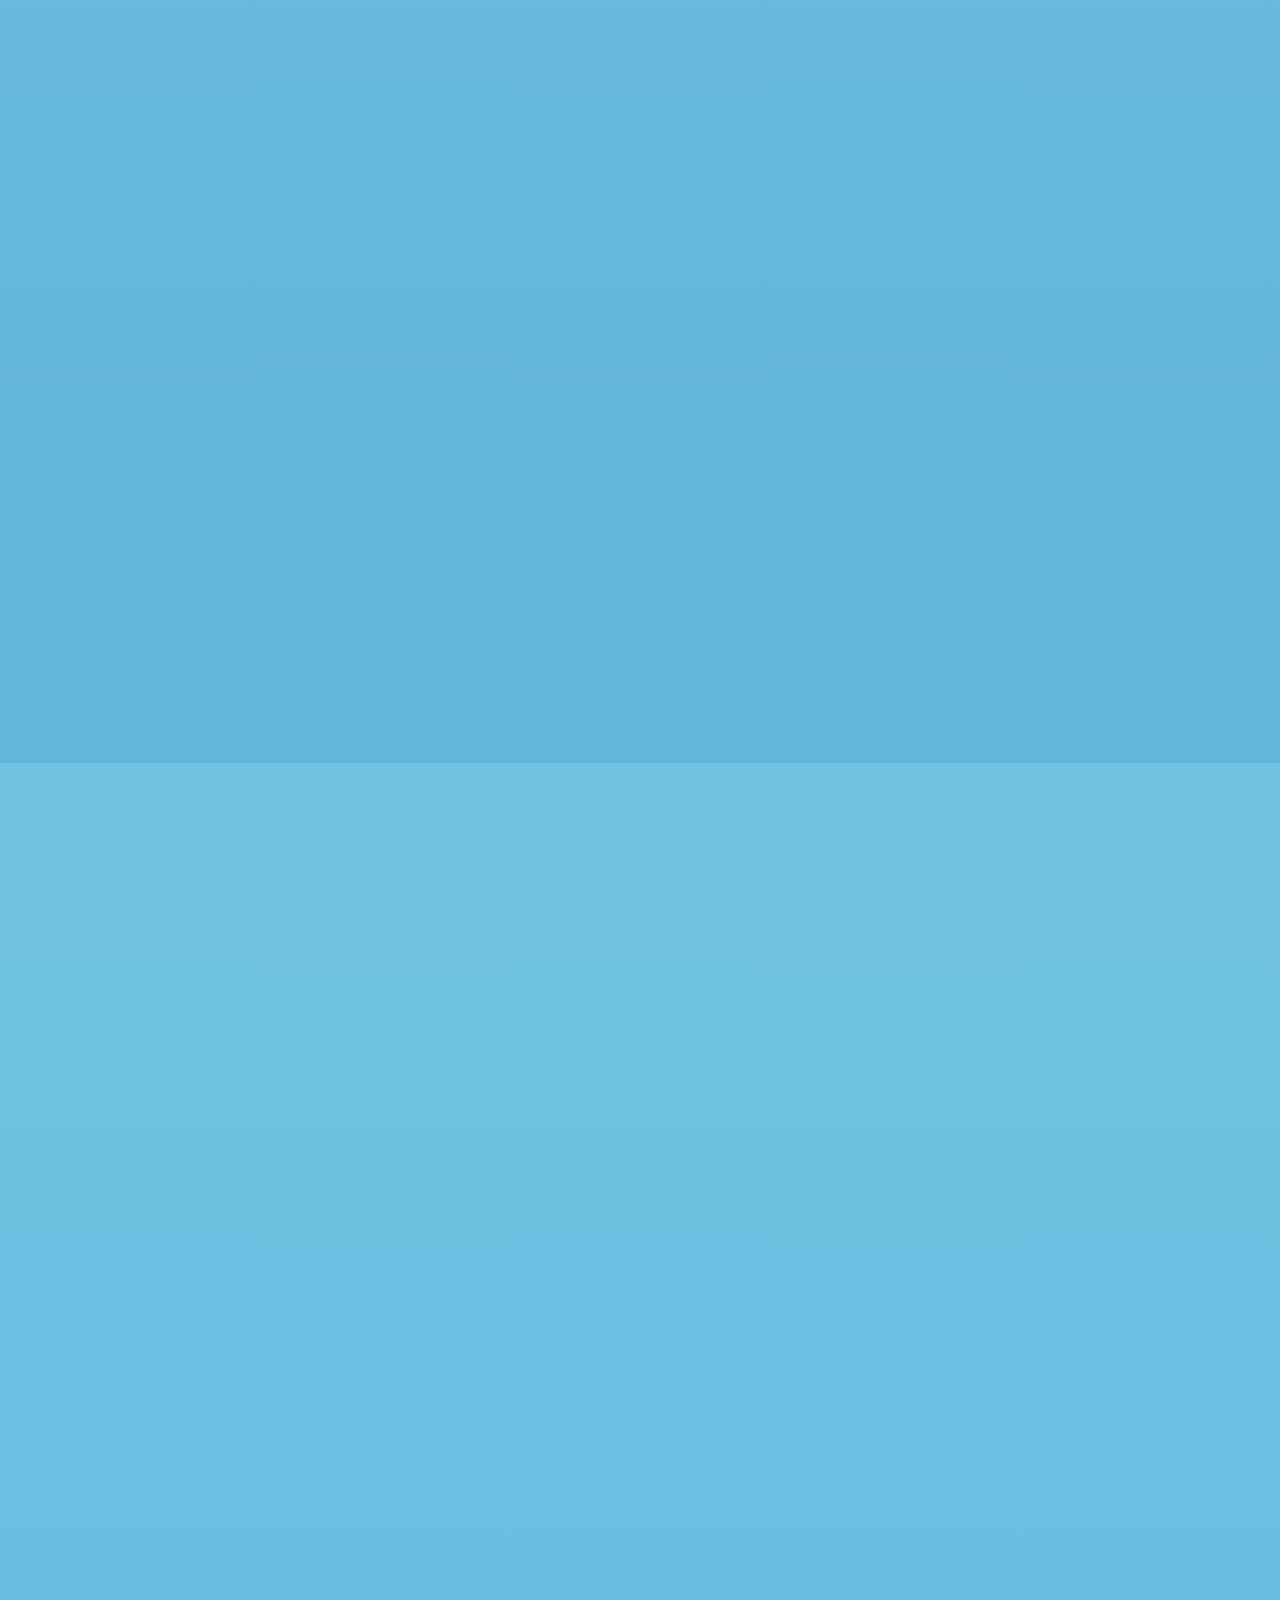
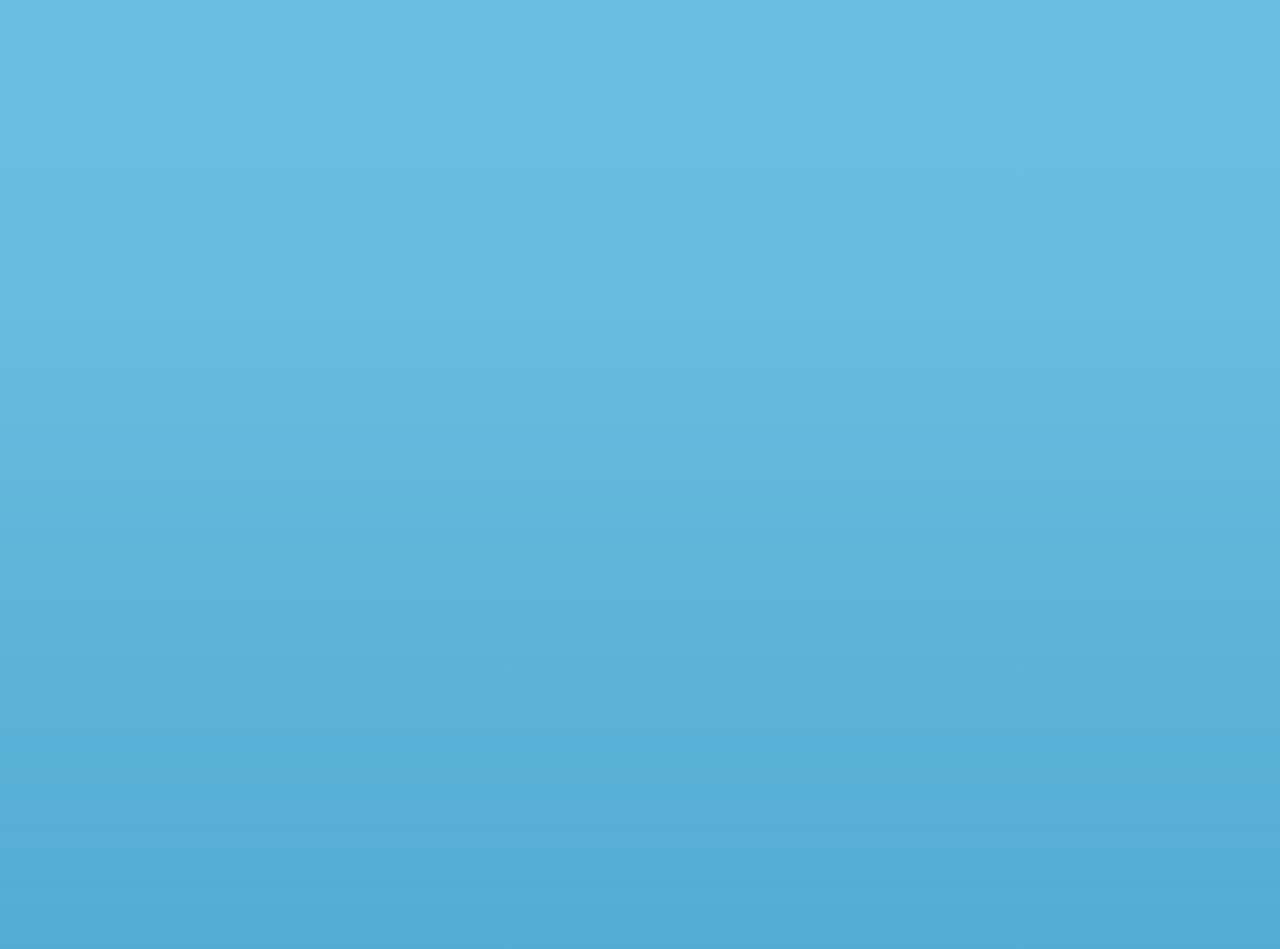
==== commit 887384bc: "Portfolio review: contact Call and CV buttons, RAG hero and About wording, Java at SwiftX and Softxp" ====
--- a/index.html
+++ b/index.html
@@ -24,9 +24,10 @@
   <meta name="twitter:description" content="Full Stack .NET &amp; Angular. Distributed systems on AWS.">
   <meta name="twitter:image" content="https://michelabdelmalek.github.io/assets/img/og-image.png">
 
+  <script type="application/ld+json">{"@context":"https://schema.org","@type":"Person","name":"Michel Abdelmalek","jobTitle":"Senior Full Stack Engineer","url":"https://michelabdelmalek.github.io/","image":"https://michelabdelmalek.github.io/assets/img/og-image.png","address":{"@type":"PostalAddress","addressLocality":"Alexandria","addressCountry":"EG"},"worksFor":{"@type":"Organization","name":"Transflo"},"alumniOf":{"@type":"CollegeOrUniversity","name":"Alexandria University"},"knowsAbout":[".NET","C#","Angular","AWS","Microservices","Event-driven architecture","Redis","PostgreSQL","Retrieval-augmented generation"],"sameAs":["https://github.com/MichelAbdelmalek","https://www.linkedin.com/in/michel-abdelmalek/"]}</script>
   <link rel="icon" type="image/svg+xml" href="assets/img/favicon.svg">
-  <link rel="stylesheet" href="assets/css/styles.css?v=20261126e">
-  <script src="assets/js/main.js?v=20261126e"></script>
+  <link rel="stylesheet" href="assets/css/styles.css?v=20261126m">
+  <script src="assets/js/main.js?v=20261126m"></script>
 </head>
 <body>
   <a class="skip-link" href="#main">Skip to main content</a>
@@ -61,12 +62,12 @@
         <div class="hero-text">
         <h1 class="hero-name gradient-text">Michel Abdelmalek</h1>
           <p class="hero-tagline"><span id="typing-text">Senior Full Stack Engineer</span><span class="typing-cursor" aria-hidden="true"></span></p>
-          <p class="hero-lead">I build multi-tenant AWS platforms in .NET and Angular, and make slow systems fast.</p>
+          <p class="hero-lead">I build multi-tenant AWS platforms in .NET and Angular, make slow systems fast, and add retrieval-based AI (RAG) to enterprise data.</p>
           <p class="hero-meta">Software engineer and swimmer · Egypt · Open to relocation to the EU</p>
           <div class="hero-ctas">
             <a class="btn btn-primary" href="#results">See my work</a>
             <a class="btn btn-secondary" href="#contact">Contact</a>
-            <a class="btn btn-outline cv-download" id="cv-download" href="assets/Michel_Abdelmalek_CV_public.pdf" download="Michel_Abdelmalek_CV.pdf" hidden>Download CV</a>
+            <a class="btn btn-outline cv-download" href="assets/Michel_Abdelmalek_CV_public.pdf" download="Michel_Abdelmalek_CV.pdf" hidden>Download CV</a>
           </div>
         </div>
         
@@ -81,7 +82,8 @@
         <div class="about-text reveal">
           <p>I'm a full stack engineer with <strong>5+ years</strong> of experience, mostly on microservices and event-driven backends in AWS, with Angular on the front.</p>
           <p>For <strong>3+ years</strong> I've worked remotely for a US company. I helped build its multi-tenant AWS platform from the first commit, I own its <strong>real-time record locking</strong> and <strong>tenant caching</strong> end to end, our load testing caught a slow path before customers felt it, and I mentor other developers.</p>
-          <p>I work in <strong>C# / .NET</strong> and <strong>Java / Spring Boot</strong>, and I'm exploring applied AI with <a class="text-link" href="#project-freightrag">FreightRAG</a>, a multi-tenant RAG system for logistics documents. I speak French at B2 (DELF).</p>
+          <p>I work in <strong>C# / .NET</strong> and <strong>Java / Spring Boot</strong>. I speak French at B2 (DELF).</p>
+          <p>Beyond work, I add <strong>retrieval-based AI (RAG)</strong> to enterprise data: OCR for scanned paperwork, <strong>tenant-isolated hybrid search</strong>, and cited answers that abstain when the documents don't say, checked with measured evaluations. <a class="text-link" href="#project-freightrag">FreightRAG</a>, built on logistics documents, is the open-source version.</p>
         </div>
           <dl class="about-facts glass reveal" aria-label="At a glance">
             <div><dt>Based in</dt><dd>Alexandria, Egypt</dd></div>
@@ -89,6 +91,7 @@
             <div><dt>Now</dt><dd>Transflo (Tampa, USA), fully remote from Egypt</dd></div>
             <div><dt>Main stack</dt><dd>.NET, Angular, AWS</dd></div>
             <div><dt>Also</dt><dd>Java, Spring Boot, Node.js</dd></div>
+            <div><dt>Applied AI</dt><dd>RAG, hybrid search, pgvector</dd></div>
             <div><dt>Outside work</dt><dd>Swimming</dd></div>
           </dl>
         </div>
@@ -257,9 +260,9 @@
                 </div>
                 <div class="timeline-meta"><span>June 2021 – April 2023</span><span>Alexandria, Egypt</span></div>
               </div>
-              <p class="timeline-summary">Full stack on Laravel, Express.js, Angular and React: payment-gateway design and MySQL performance.</p>
+              <p class="timeline-summary">Full stack on Java, Laravel, Express.js, Angular and React: payment-gateway design and MySQL performance.</p>
               <ul class="timeline-bullets timeline-key"><li class="point"><details><summary><strong>Payments:</strong> Two gateways behind one interface</summary><p>Put the Recurly and USAePay payment gateways behind a common interface (Factory pattern), so providers can be added or switched without touching billing logic, and built the related Angular screens.</p></details></li><li class="point point-go"><a class="point-link" href="#project-psm"><strong>PostScanMail performance:</strong> MySQL queries from 7 s to 0.4 s<span class="point-arrow" aria-hidden="true"> &#8599;</span><span class="sr-only"> (jumps to the project in Projects)</span></a></li><li class="point"><details><summary><strong>Full stack:</strong> Laravel and Express.js, Angular and React</summary><p>Built features across Laravel and Express.js backends and Angular and React frontends, and maintained live applications, fixing production bugs quickly to keep downtime low.</p></details></li><li class="point point-go"><a class="point-link" href="#project-certifix"><strong>Certifix Live Scan:</strong> Fingerprinting service site<span class="point-arrow" aria-hidden="true"> &#8599;</span><span class="sr-only"> (jumps to the project in Projects)</span></a></li></ul>
-              <ul class="skill-chips timeline-stack" aria-label="Technologies"><li class="chip">Laravel</li><li class="chip">Express.js</li><li class="chip">Angular</li><li class="chip">React</li><li class="chip">MySQL</li><li class="chip">Recurly</li><li class="chip">USAePay</li><li class="chip">Ubuntu</li></ul>
+              <ul class="skill-chips timeline-stack" aria-label="Technologies"><li class="chip">Java</li><li class="chip">Laravel</li><li class="chip">Express.js</li><li class="chip">Angular</li><li class="chip">React</li><li class="chip">MySQL</li><li class="chip">Recurly</li><li class="chip">USAePay</li><li class="chip">Ubuntu</li></ul>
             </div>
           </article>
 
@@ -274,10 +277,10 @@
                 </div>
                 <div class="timeline-meta"><span>December 2021 – April 2025</span><span>Remote</span></div>
               </div>
-              <p class="timeline-summary">Delivered web apps for 3 clients with Node.js, Rails, .NET, React and Next.js.</p>
+              <p class="timeline-summary">Delivered web apps for 3 clients with Node.js, Rails, .NET, Java, React and Next.js.</p>
               <ul class="timeline-stats" aria-label="Key results"><li>3 clients</li></ul>
-              <ul class="timeline-bullets timeline-key"><li class="point"><details><summary><strong>Delivery:</strong> Web apps for 3 clients</summary><p>Delivered web apps for 3 clients, with backends in Node.js, Ruby on Rails and .NET C# and frontends in React and Next.js.</p></details></li><li class="point point-go"><a class="point-link" href="#project-avance"><strong>Avance Digital:</strong> Next.js agency site on Vercel<span class="point-arrow" aria-hidden="true"> &#8599;</span><span class="sr-only"> (jumps to the project in Projects)</span></a></li><li class="point"><details><summary><strong>Process &amp; deployment:</strong> Agile delivery on Vercel and Heroku</summary><p>Ran projects with Agile, Scrum and Jira, and deployed on Vercel and Heroku, with Docker and CircleCI where clients needed them.</p></details></li></ul>
-              <ul class="skill-chips timeline-stack" aria-label="Technologies"><li class="chip">Node.js</li><li class="chip">Ruby on Rails</li><li class="chip">.NET C#</li><li class="chip">React</li><li class="chip">Next.js</li><li class="chip">Vercel</li><li class="chip">Heroku</li></ul>
+              <ul class="timeline-bullets timeline-key"><li class="point"><details><summary><strong>Delivery:</strong> Web apps for 3 clients</summary><p>Delivered web apps for 3 clients, with backends in Node.js, Ruby on Rails, .NET C# and Java and frontends in React and Next.js.</p></details></li><li class="point point-go"><a class="point-link" href="#project-avance"><strong>Avance Digital:</strong> Next.js agency site on Vercel<span class="point-arrow" aria-hidden="true"> &#8599;</span><span class="sr-only"> (jumps to the project in Projects)</span></a></li><li class="point"><details><summary><strong>Process &amp; deployment:</strong> Agile delivery on Vercel and Heroku</summary><p>Ran projects with Agile, Scrum and Jira, and deployed on Vercel and Heroku, with Docker and CircleCI where clients needed them.</p></details></li></ul>
+              <ul class="skill-chips timeline-stack" aria-label="Technologies"><li class="chip">Node.js</li><li class="chip">Ruby on Rails</li><li class="chip">.NET C#</li><li class="chip">Java</li><li class="chip">React</li><li class="chip">Next.js</li><li class="chip">Vercel</li><li class="chip">Heroku</li></ul>
             </div>
           </article>
 
@@ -450,11 +453,11 @@
           </div>
           <div class="skill-group skill-tier reveal">
             <h3 class="skill-group-title">Used at SwiftX and Softxpert</h3>
-            <ul class="skill-chips"><li class="chip chip-earlier">Ruby on Rails (SwiftX)</li><li class="chip chip-earlier">Node.js</li><li class="chip chip-earlier">Express.js</li><li class="chip chip-earlier">React</li><li class="chip chip-earlier">Next.js</li><li class="chip chip-earlier">Laravel (PHP)</li><li class="chip chip-earlier">MySQL</li><li class="chip chip-earlier">Vercel</li><li class="chip chip-earlier">Heroku</li><li class="chip chip-earlier">Linux (Ubuntu)</li></ul>
+            <ul class="skill-chips"><li class="chip chip-earlier">Java</li><li class="chip chip-earlier">Ruby on Rails (SwiftX)</li><li class="chip chip-earlier">Node.js</li><li class="chip chip-earlier">Express.js</li><li class="chip chip-earlier">React</li><li class="chip chip-earlier">Next.js</li><li class="chip chip-earlier">Laravel (PHP)</li><li class="chip chip-earlier">MySQL</li><li class="chip chip-earlier">Vercel</li><li class="chip chip-earlier">Heroku</li><li class="chip chip-earlier">Linux (Ubuntu)</li></ul>
           </div>
           <div class="skill-group skill-tier reveal">
             <h3 class="skill-group-title">Also worked with</h3>
-            <ul class="skill-chips"><li class="chip chip-muted">Java</li><li class="chip chip-muted">Spring Boot</li><li class="chip chip-muted">JUnit</li><li class="chip chip-muted">SQL Server</li><li class="chip chip-muted">PostgreSQL</li><li class="chip chip-muted">CircleCI</li></ul>
+            <ul class="skill-chips"><li class="chip chip-muted">Spring Boot</li><li class="chip chip-muted">JUnit</li><li class="chip chip-muted">SQL Server</li><li class="chip chip-muted">PostgreSQL</li><li class="chip chip-muted">CircleCI</li></ul>
           </div>
         </div>
       </div>
@@ -528,7 +531,12 @@
         <span class="section-kicker reveal" aria-hidden="true">12 m</span>
         <h2 id="contact-h" class="section-title reveal">Come up for air</h2>
         <p class="contact-intro reveal">I'm open to new roles and to relocating to the EU. Email or LinkedIn is the quickest way to reach me.</p>
-        <a class="btn btn-primary contact-cta reveal" href="mailto:michel.emad.wakim@gmail.com">Email me</a>
+        <div class="contact-actions reveal">
+          <a class="btn btn-primary contact-cta" href="mailto:michel.emad.wakim@gmail.com">Email me</a>
+          <a class="btn btn-outline contact-cta" href="tel:+201274941830" aria-label="Call Michel">Call me</a>
+          <a class="btn btn-outline cv-download contact-cta" href="assets/Michel_Abdelmalek_CV_public.pdf" download="Michel_Abdelmalek_CV.pdf" hidden>Download CV</a>
+        </div>
+        <p class="contact-email reveal">michel.emad.wakim@gmail.com</p>
         <div class="contact-links">
           <a class="contact-link glass reveal" href="https://github.com/MichelAbdelmalek" target="_blank" rel="noopener noreferrer">
             <svg aria-hidden="true" viewBox="0 0 24 24" fill="currentColor"><path d="M12 .5a11.5 11.5 0 0 0-3.64 22.41c.58.1.79-.25.79-.56v-2c-3.2.7-3.88-1.37-3.88-1.37-.52-1.33-1.28-1.68-1.28-1.68-1.05-.71.08-.7.08-.7 1.15.08 1.76 1.19 1.76 1.19 1.03 1.76 2.7 1.25 3.36.96.1-.75.4-1.25.73-1.54-2.55-.29-5.24-1.28-5.24-5.69 0-1.26.45-2.28 1.19-3.09-.12-.29-.52-1.46.11-3.05 0 0 .97-.31 3.17 1.18a11 11 0 0 1 5.77 0c2.2-1.49 3.17-1.18 3.17-1.18.63 1.59.23 2.76.11 3.05.74.81 1.19 1.83 1.19 3.09 0 4.42-2.69 5.39-5.25 5.68.41.36.78 1.06.78 2.14v3.17c0 .31.21.67.8.56A11.5 11.5 0 0 0 12 .5z"/></svg>
--- a/assets/css/styles.css
+++ b/assets/css/styles.css
@@ -1215,6 +1215,7 @@
 @media (min-width: 900px) {
   .highlights-grid { padding-bottom: 32px; }
   .highlights-grid .flip-card:nth-child(even) { position: relative; top: 32px; }
+  .highlights-grid .flip-wide { position: relative; top: 32px; }
   .impact-grid { padding-bottom: 20px; }
   .impact-grid .impact-card:nth-child(even) { position: relative; top: 20px; }
   .repo-grid { padding-bottom: 28px; }
@@ -1384,3 +1385,12 @@
 .rag-stat-l { color: var(--text-muted); font-size: 0.8125rem; line-height: 1.3; }
 @media (max-width: 480px) { .rag-stats { grid-template-columns: 1fr; } }
 @media (min-width: 700px) { .highlights-grid .flip-wide { grid-column: 1 / -1; } }
+
+/* Contact: CV button and visible email */
+.contact-actions { display: grid; grid-template-columns: 1fr; gap: 0.75rem; max-width: 22rem; margin-bottom: 0.75rem; }
+.contact-actions .contact-cta { margin-bottom: 0; padding: 0.9rem 1rem; justify-content: center; text-align: center; }
+@media (min-width: 700px) { .contact-actions { grid-template-columns: repeat(3, 11rem); max-width: none; } }
+.contact-email { margin-bottom: 2rem; color: var(--text-muted); font-family: var(--mono); font-size: 0.9375rem; user-select: all; }
+
+/* Standalone links: at least 24px tall to tap */
+.repo-links a, .repo-more a, .edu-links a { display: inline-block; min-height: 24px; line-height: 24px; }
